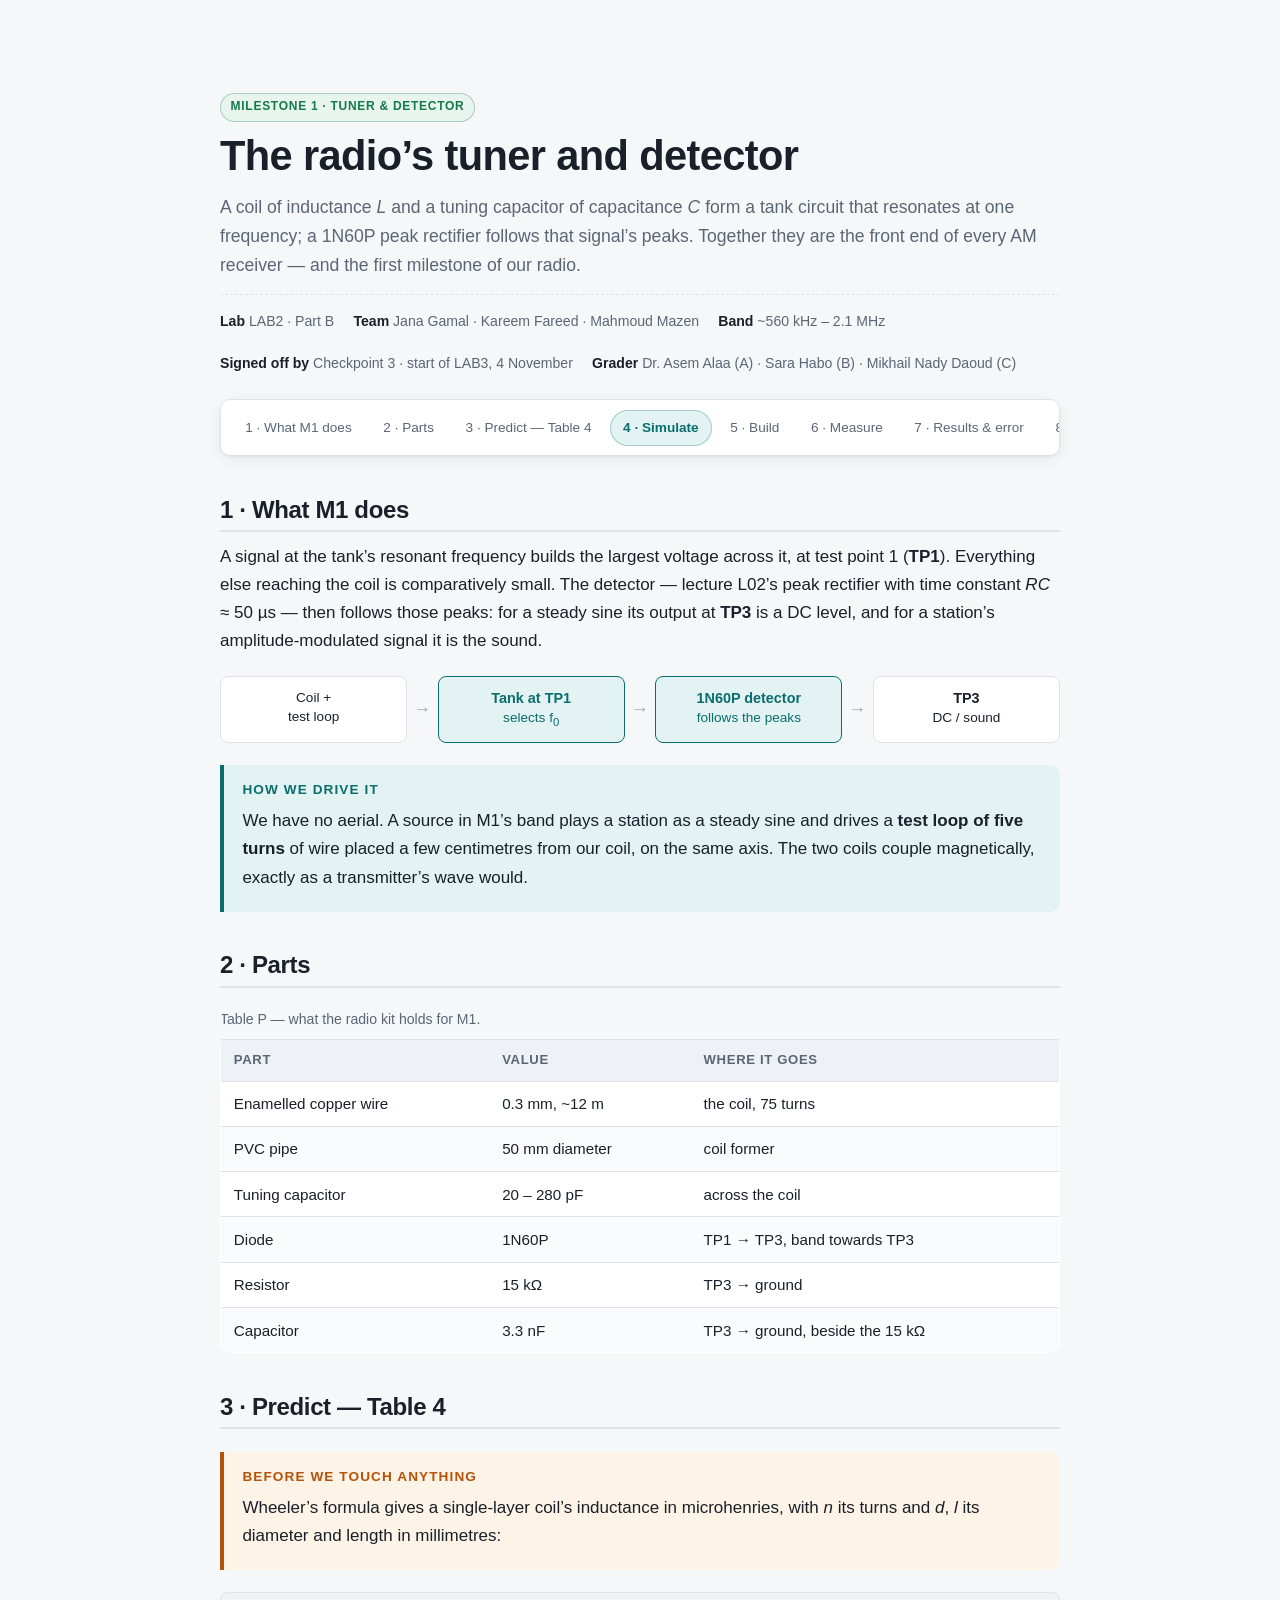
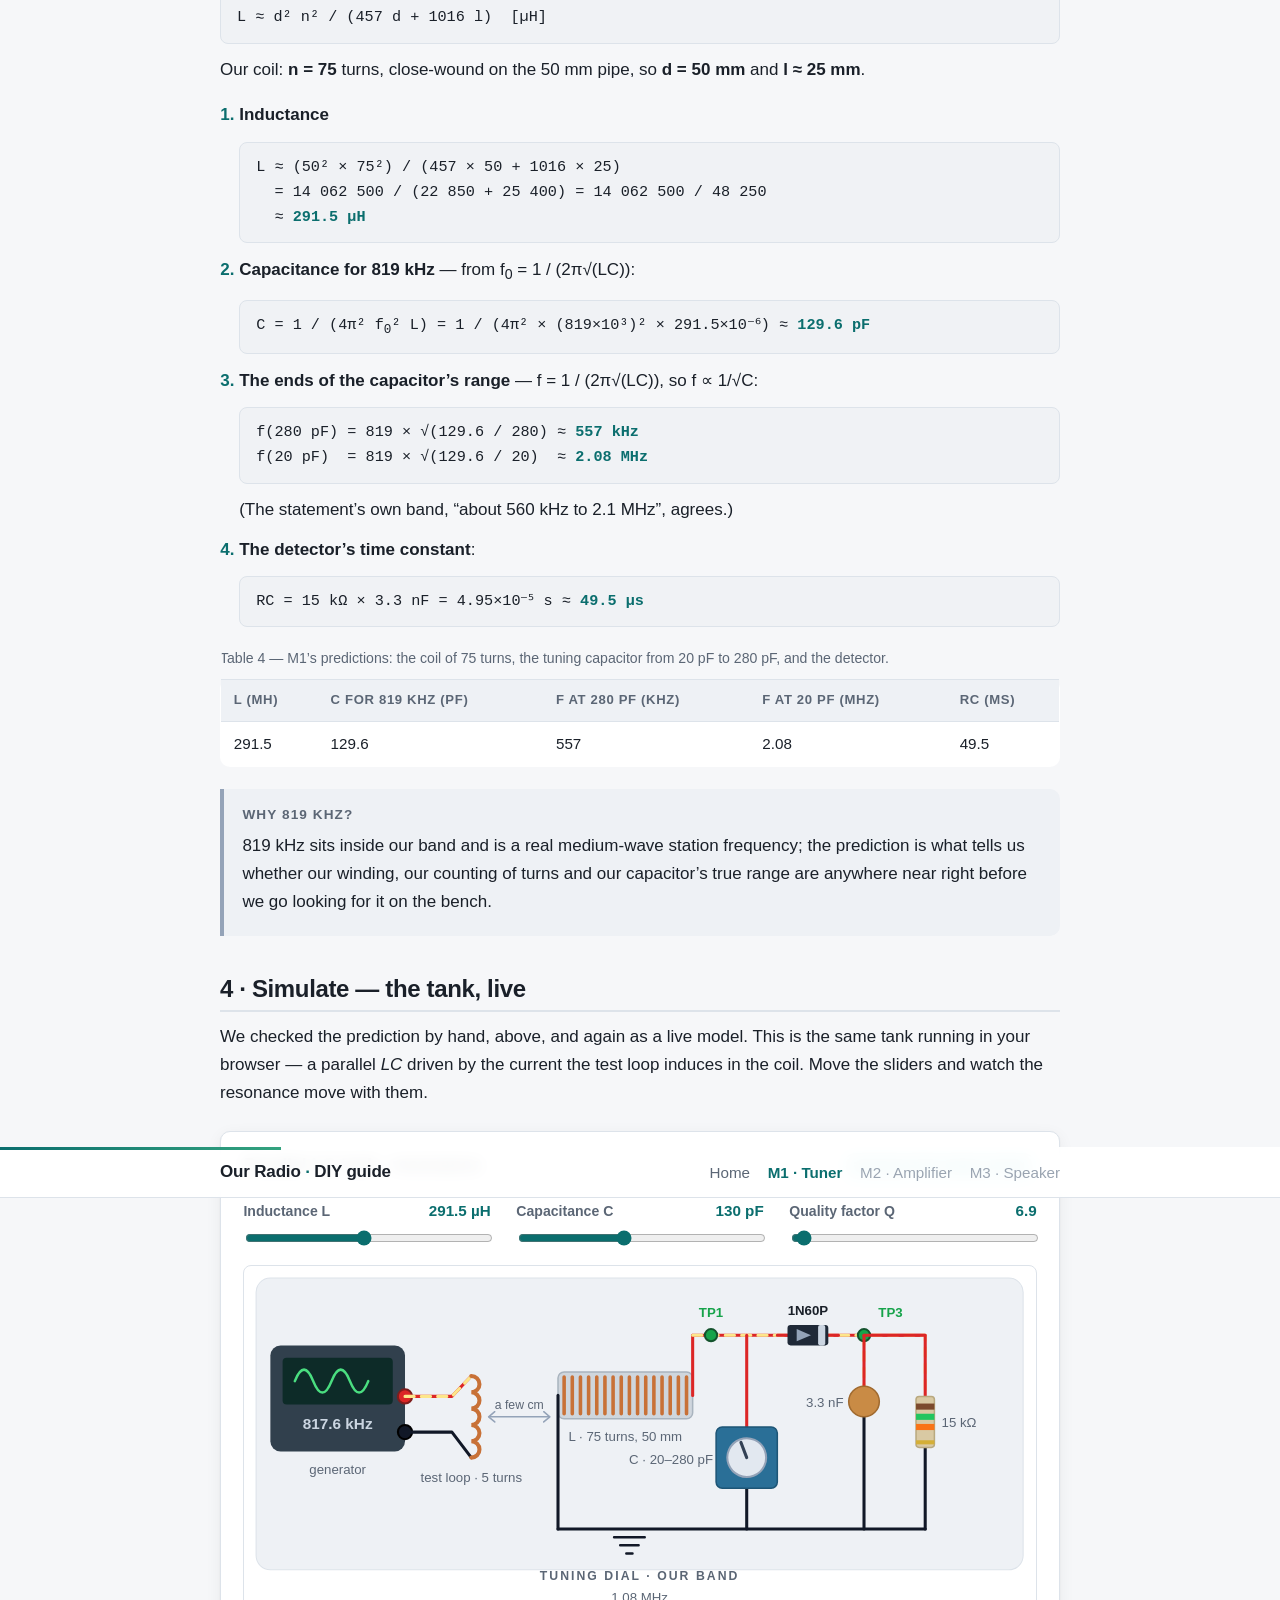
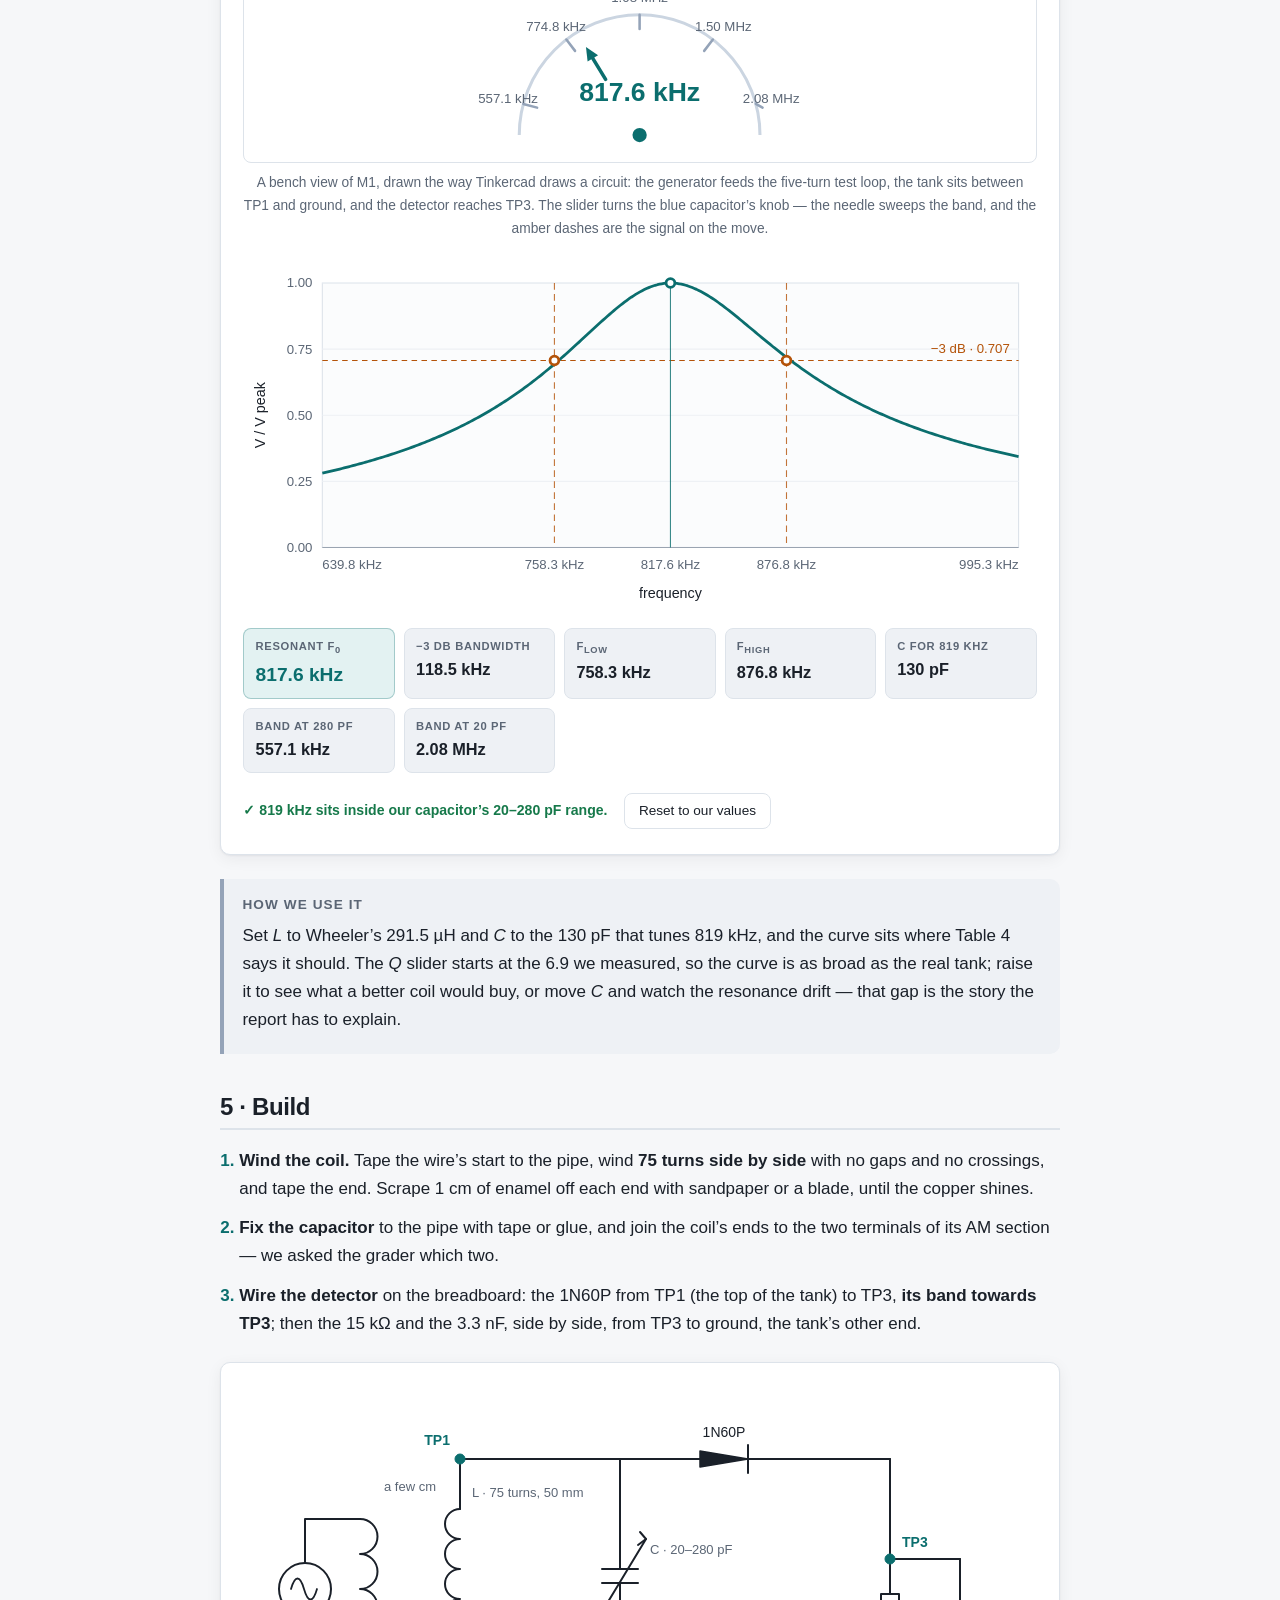
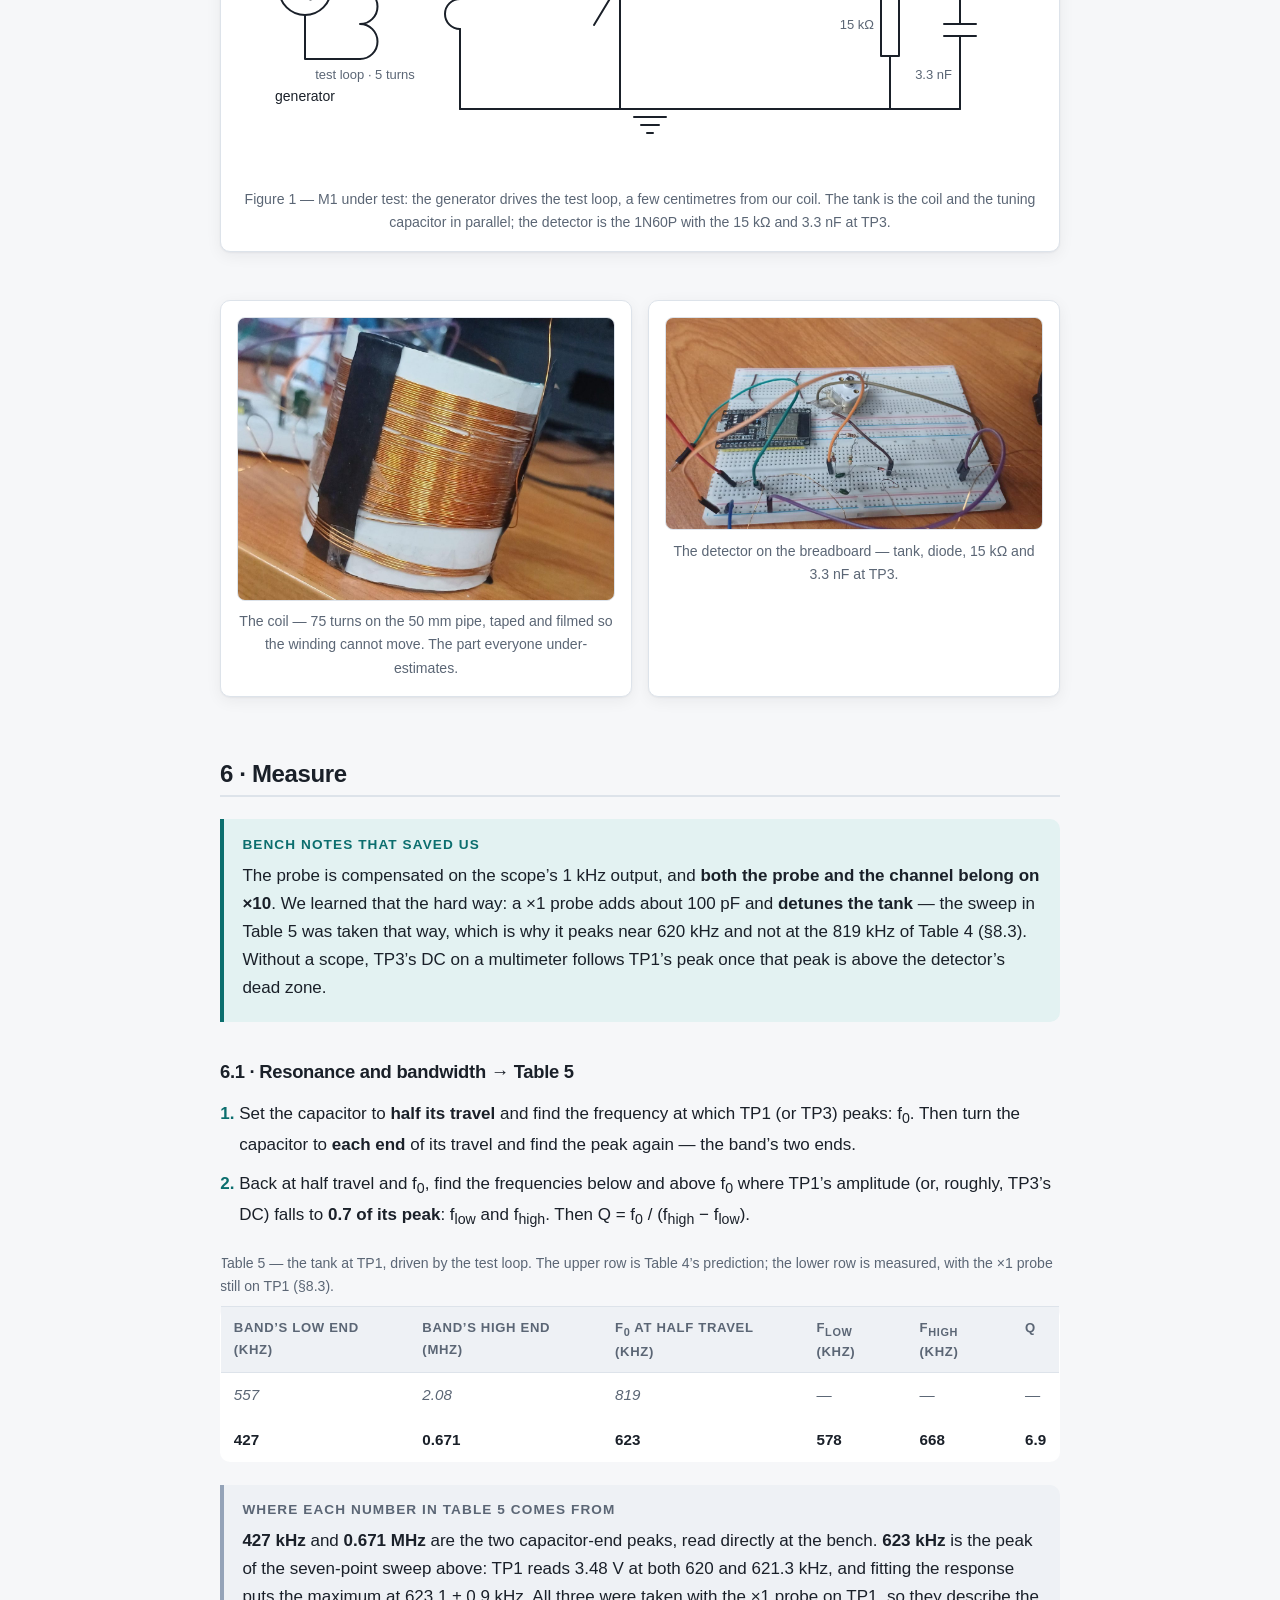
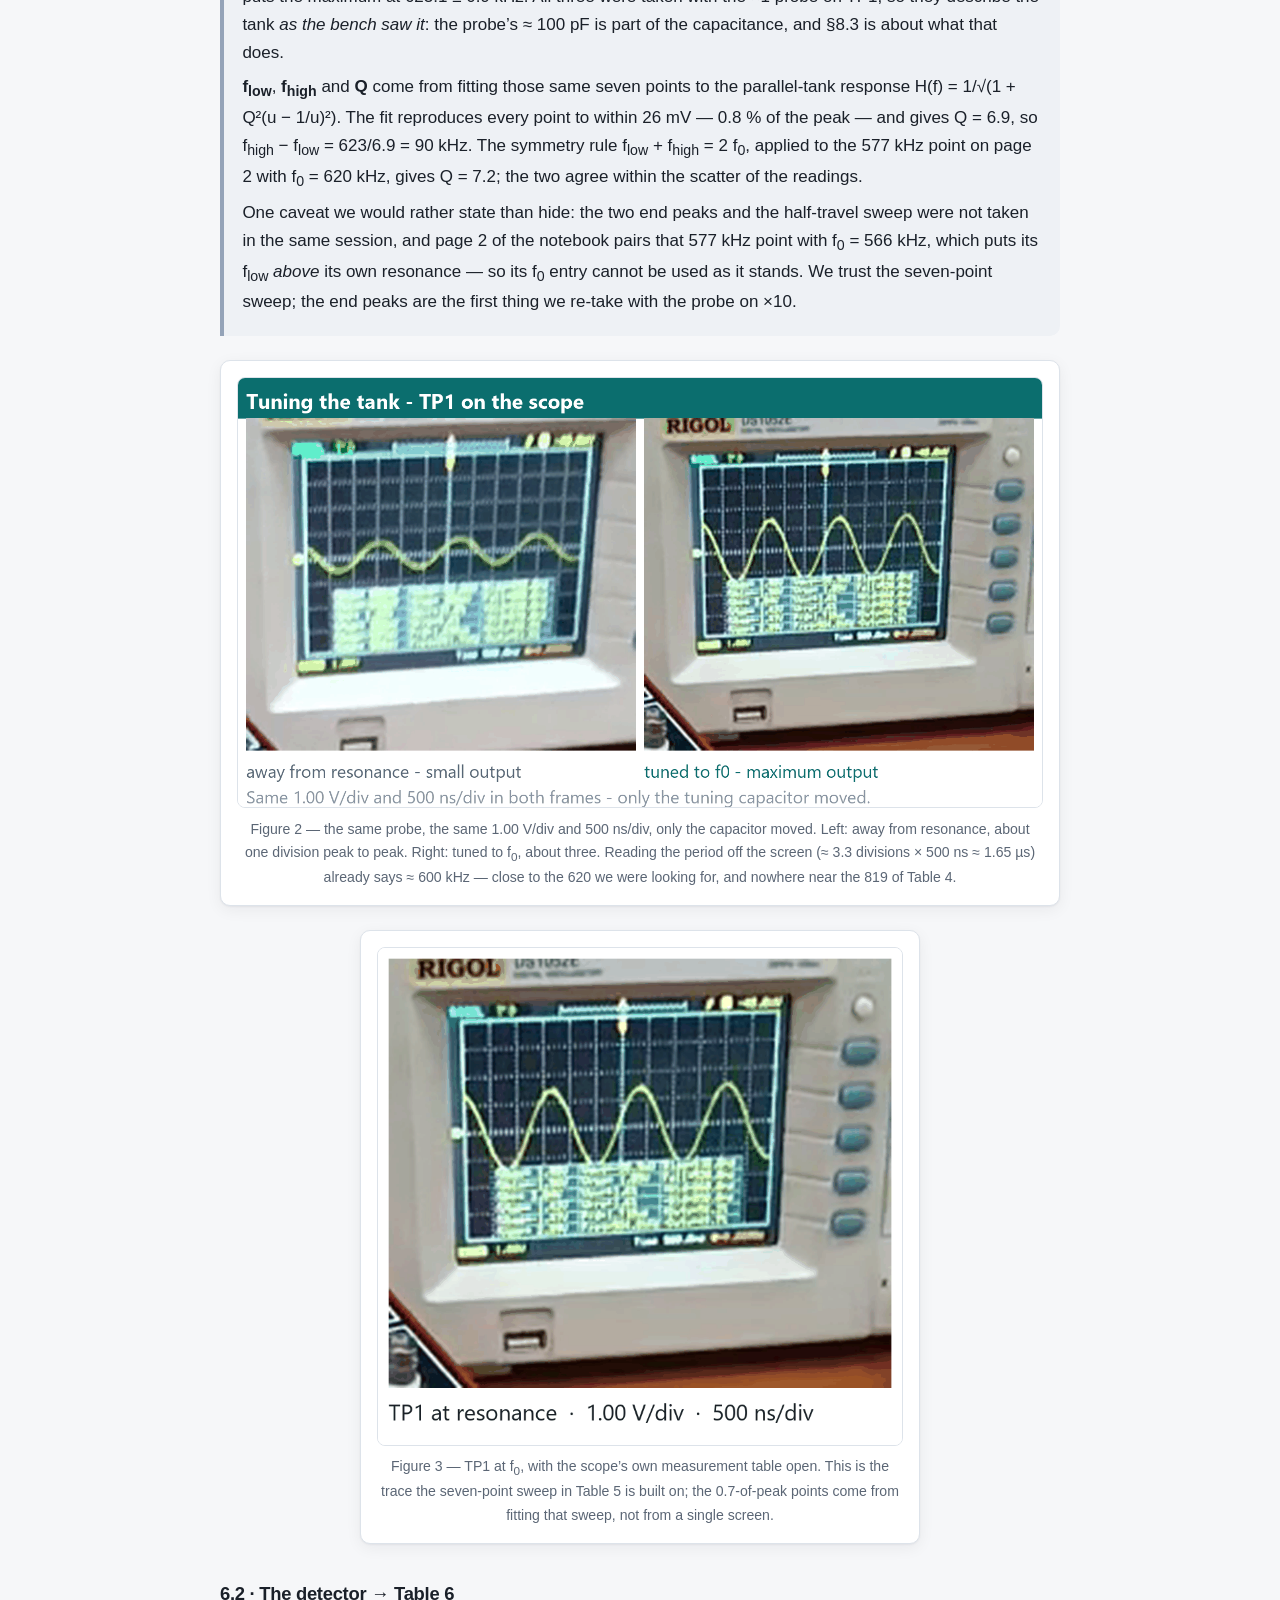
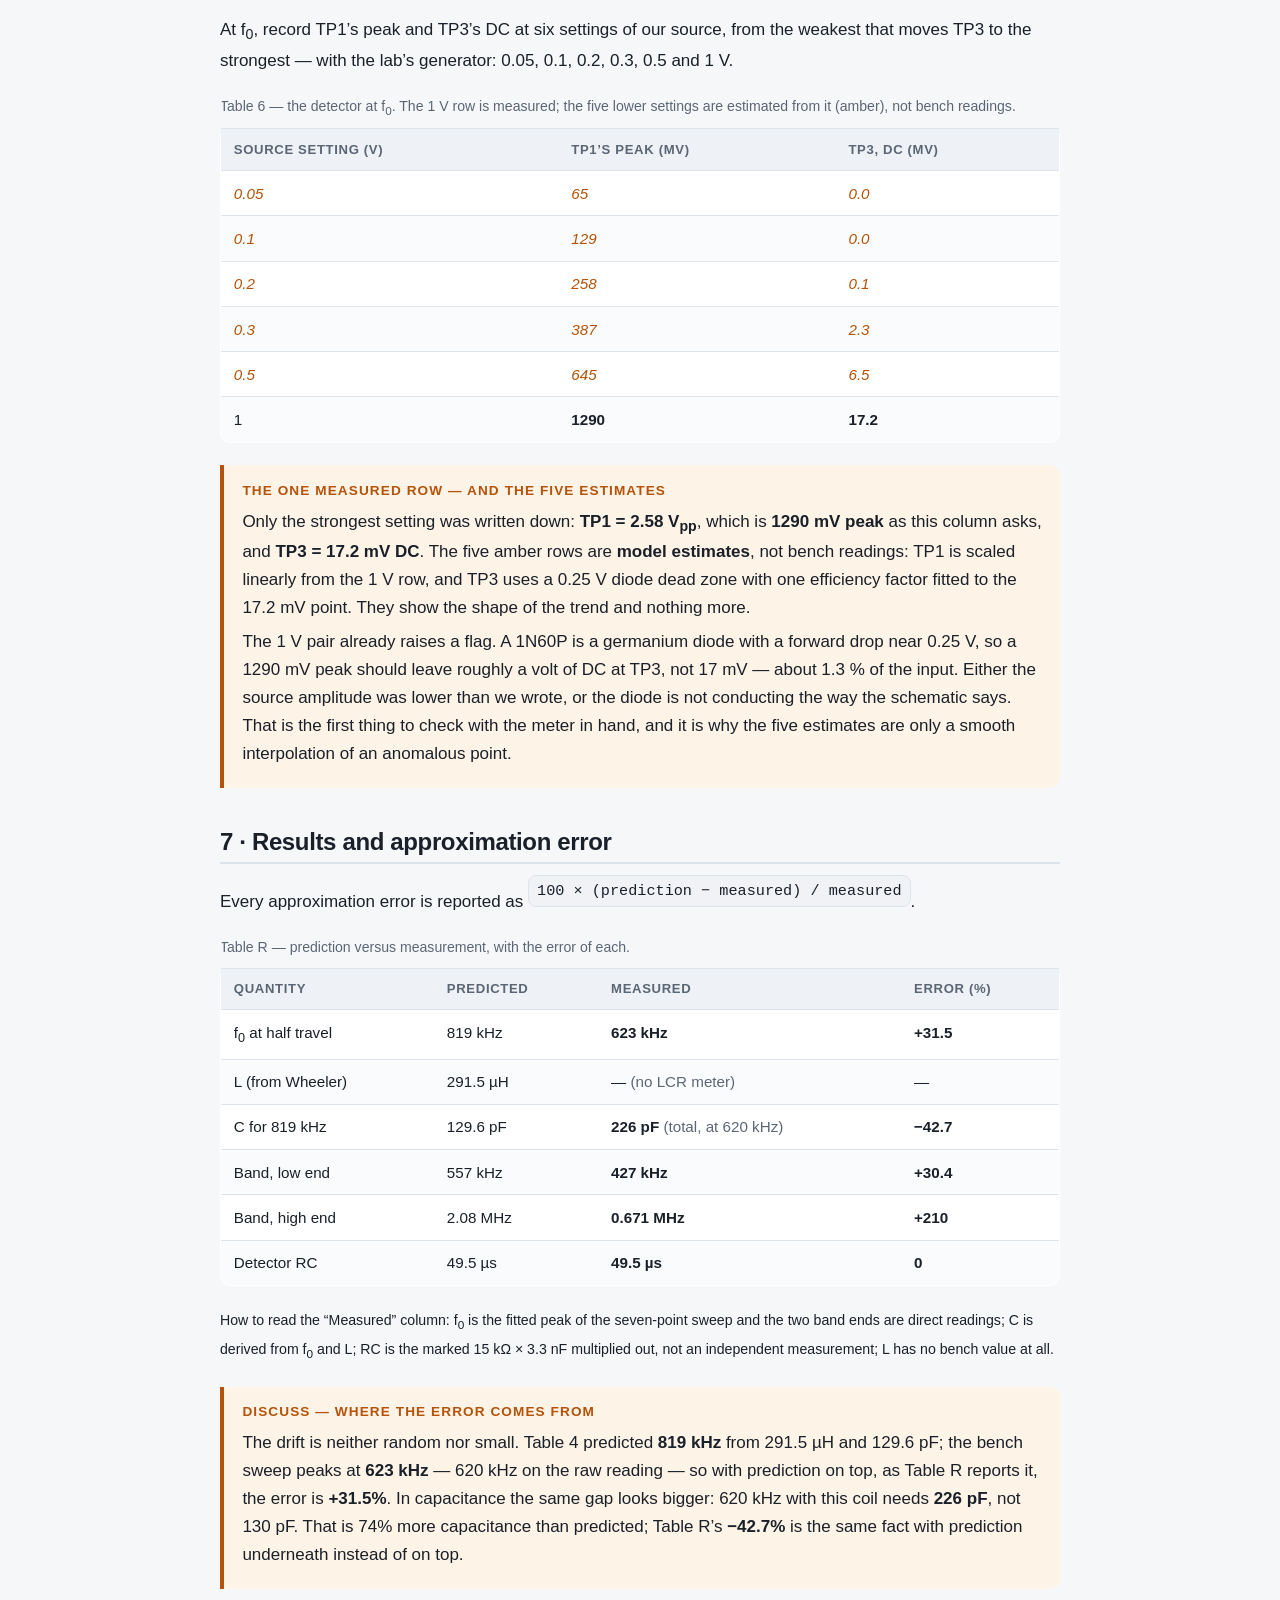
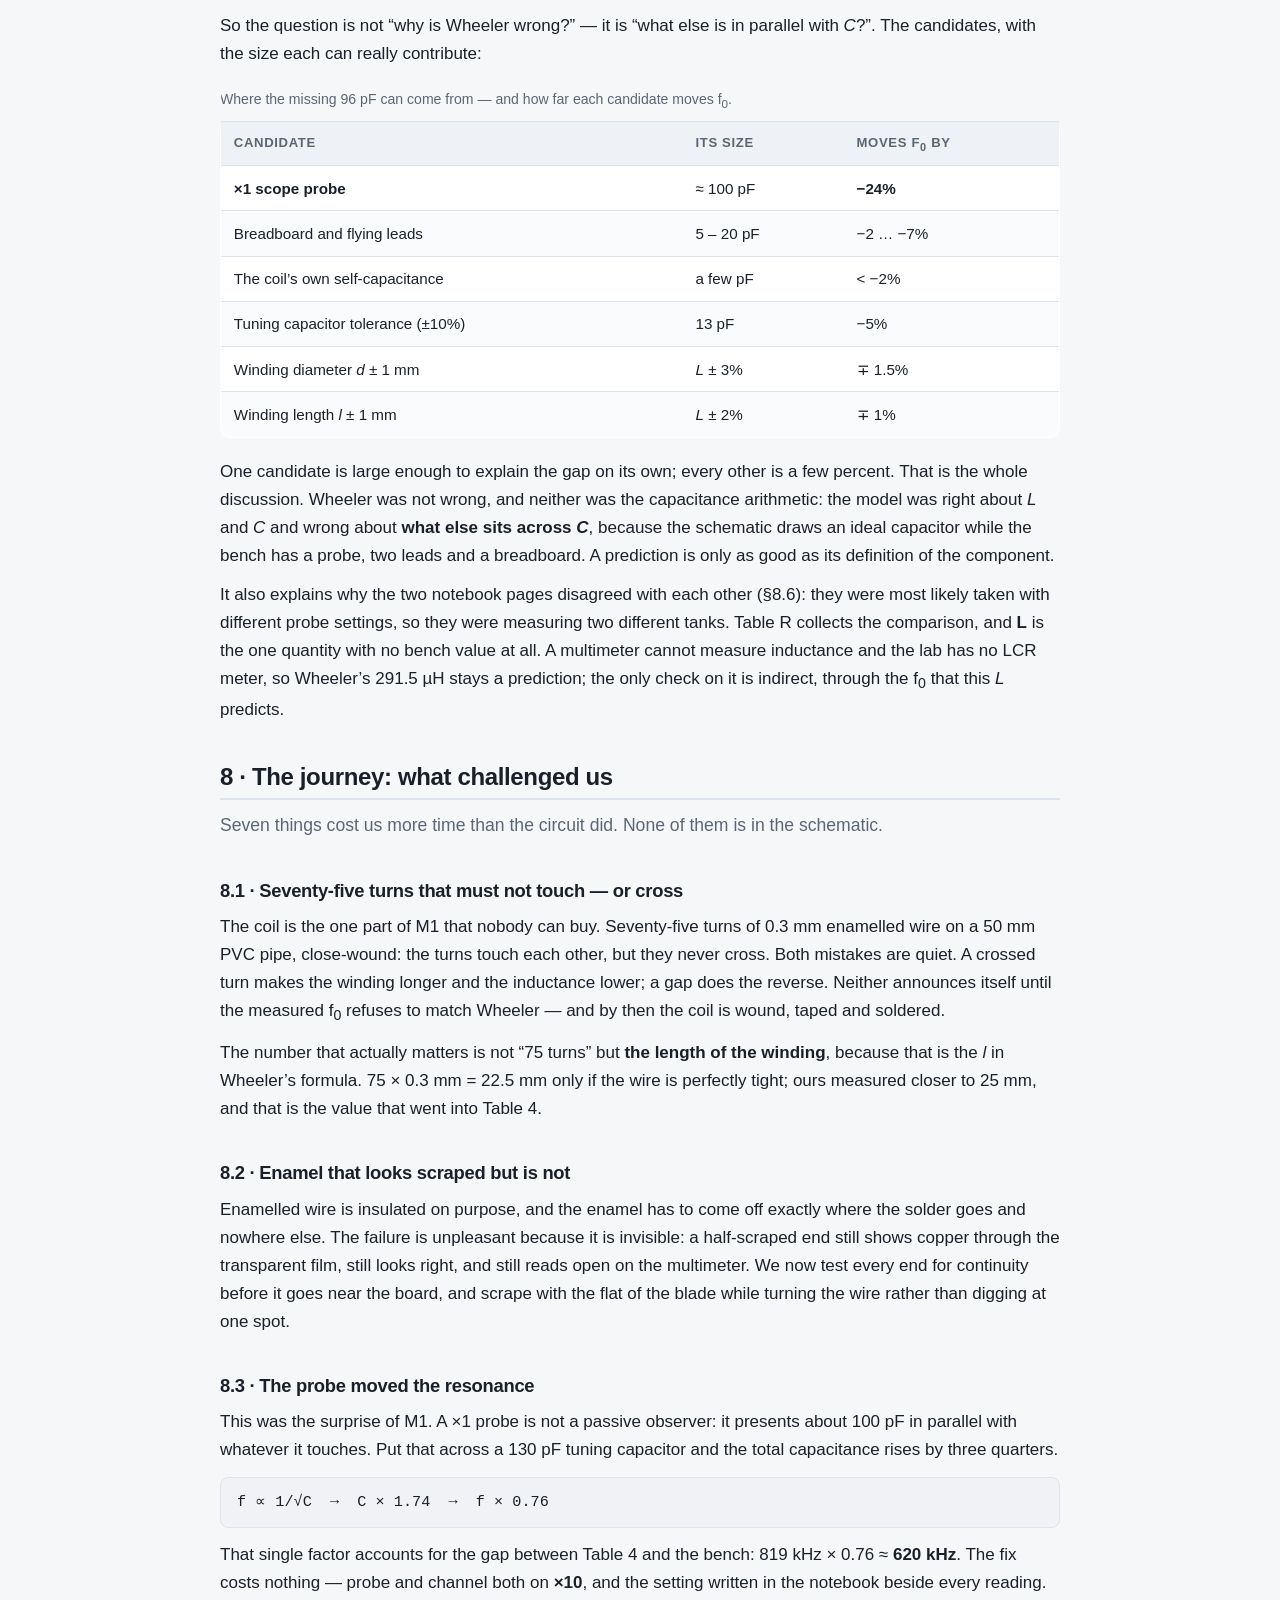
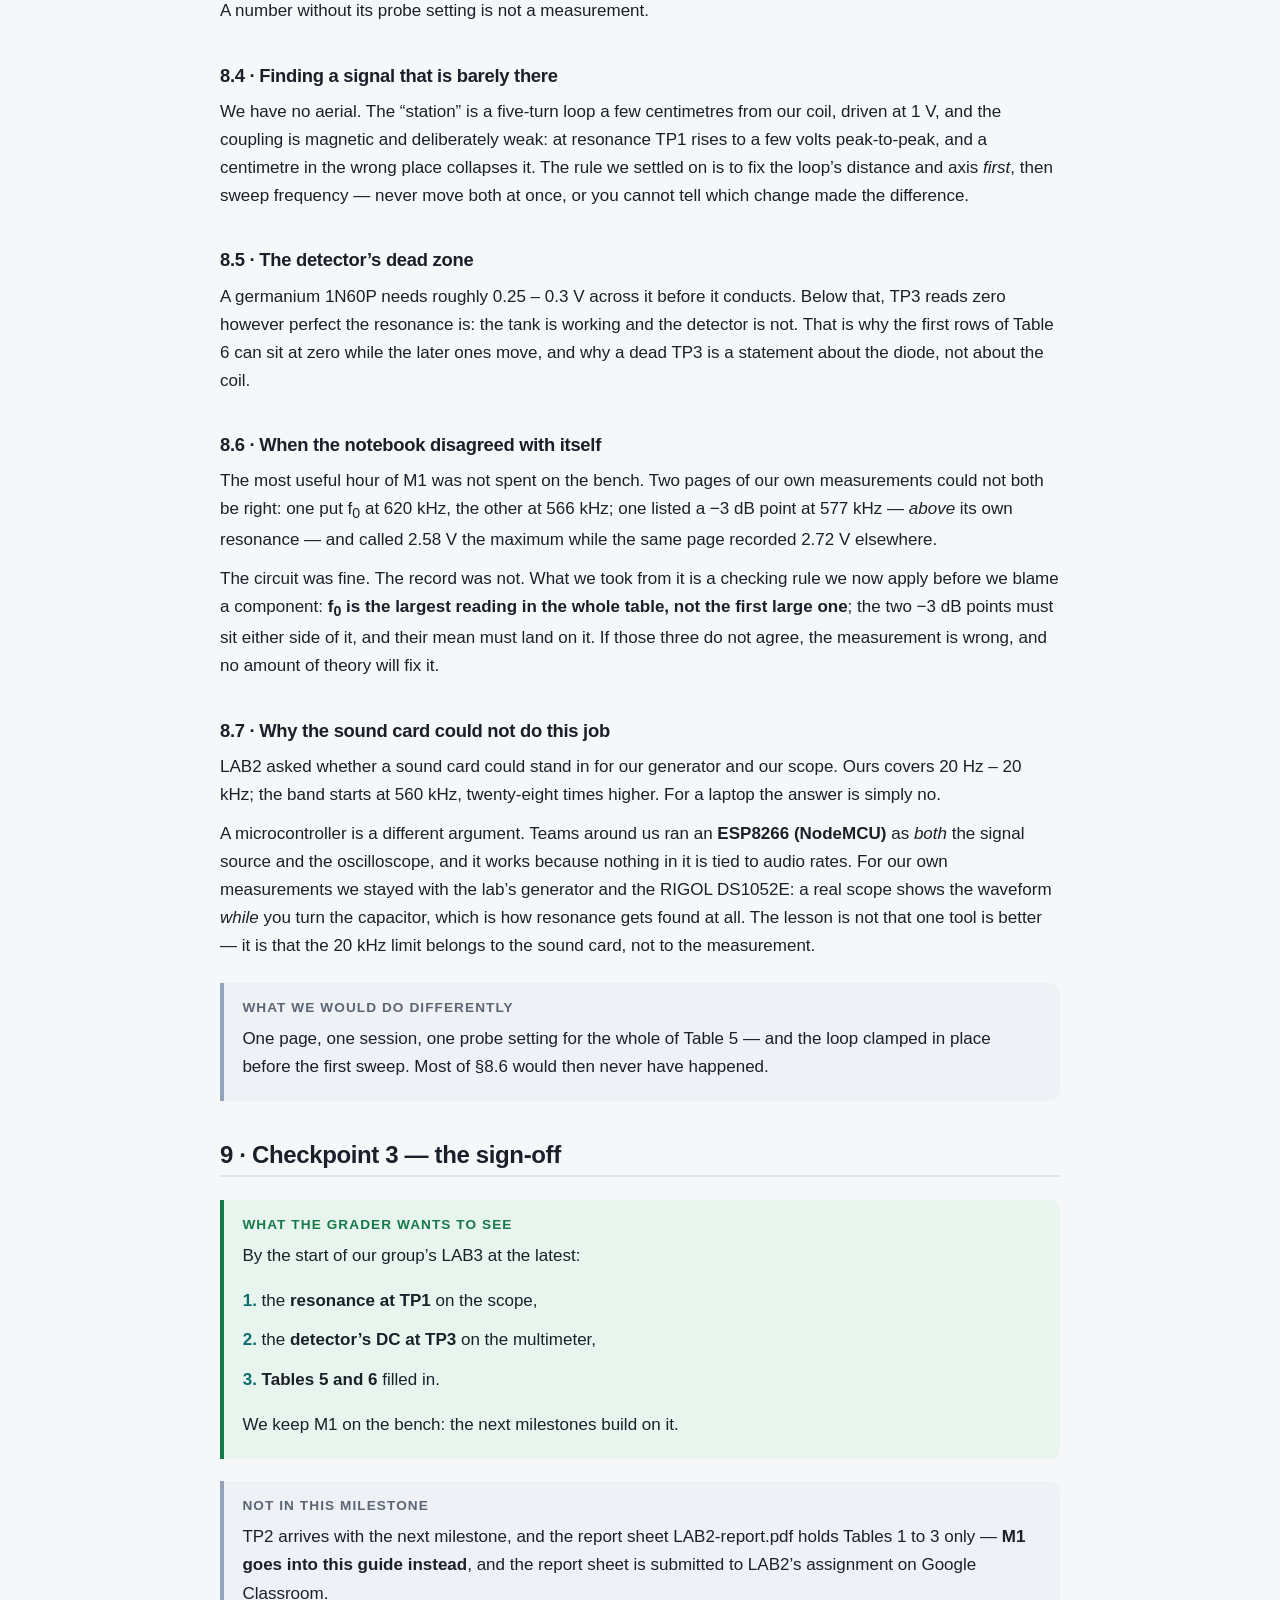
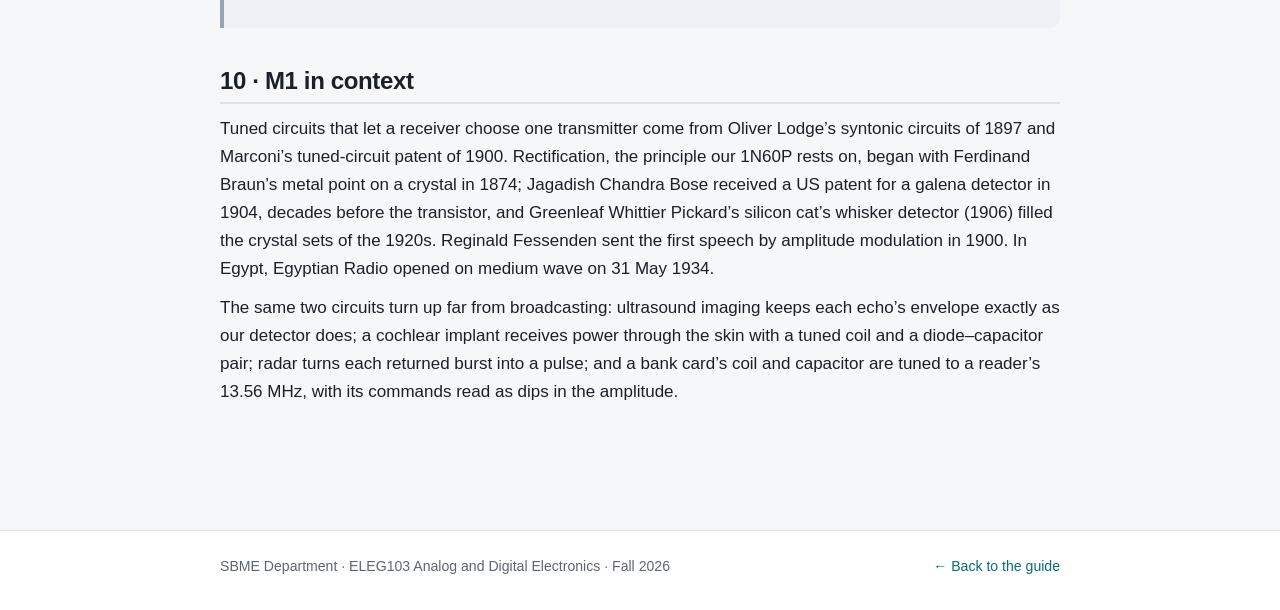
==== m1.html @ 90cfda03 "Tier1-1: sticky TOC + reading progress + scrollspy" ====
<!DOCTYPE html>
<html lang="en">
<head>
<meta charset="utf-8">
<meta name="viewport" content="width=device-width, initial-scale=1">
<title>M1 · The radio’s tuner and detector — Our Medium-Wave Radio</title>
<meta name="description" content="Milestone 1 of our medium-wave AM radio: a 75-turn coil and a tuning capacitor pick one frequency, and a 1N60P peak rectifier detects it. Predictions, build steps, measurements and challenges.">
<link rel="stylesheet" href="css/style.css">
<link rel="icon" type="image/svg+xml" href="favicon.svg">
</head>
<body>

<div class="progress" id="progress" aria-hidden="true"></div>

<nav class="nav">
  <div class="nav__inner">
    <a class="nav__brand" href="index.html">Our Radio <span>·</span> DIY guide</a>
    <div class="nav__links">
      <a href="index.html">Home</a>
      <a href="m1.html" class="is-active">M1 · Tuner</a>
      <a href="#" class="is-disabled" title="Comes in LAB3">M2 · Amplifier</a>
      <a href="#" class="is-disabled" title="Later this term">M3 · Speaker</a>
    </div>
  </div>
</nav>

<main class="wrap">

  <!-- ================= HEADER ================= -->
  <header class="page-head">
    <span class="badge badge--done">Milestone 1 · Tuner &amp; detector</span>
    <h1>The radio’s tuner and detector</h1>
    <p class="lead">
      A coil of inductance <i>L</i> and a tuning capacitor of capacitance <i>C</i> form a tank circuit
      that resonates at one frequency; a 1N60P peak rectifier follows that signal’s peaks.
      Together they are the front end of every AM receiver — and the first milestone of our radio.
    </p>
    <div class="meta-row">
      <span><b>Lab</b> LAB2 · Part B</span>
      <span><b>Team</b> Jana Gamal · Kareem Fareed · Mahmoud Mazen</span>
      <span><b>Band</b> ~560 kHz – 2.1 MHz</span>
      <span><b>Signed off by</b> Checkpoint 3 · start of LAB3, 4 November</span>
      <span><b>Grader</b> Dr. Asem Alaa (A) · Sara Habo (B) · Mikhail Nady Daoud (C)</span>
    </div>
  </header>

  <!-- ================= TOC ================= -->
  <nav class="toc" id="toc" aria-label="On this page">
    <a href="#overview" data-toc="overview">1 · What M1 does</a>
    <a href="#parts" data-toc="parts">2 · Parts</a>
    <a href="#predict" data-toc="predict">3 · Predict — Table 4</a>
    <a href="#simulate" data-toc="simulate">4 · Simulate</a>
    <a href="#build" data-toc="build">5 · Build</a>
    <a href="#measure" data-toc="measure">6 · Measure</a>
    <a href="#results" data-toc="results">7 · Results &amp; error</a>
    <a href="#challenges" data-toc="challenges">8 · Challenges</a>
    <a href="#checkpoint" data-toc="checkpoint">9 · Checkpoint 3</a>
    <a href="#reading" data-toc="reading">10 · M1 in context</a>
  </nav>

  <!-- ================= 1. OVERVIEW ================= -->
  <h2 id="overview">1 · What M1 does</h2>
  <p>
    A signal at the tank’s resonant frequency builds the largest voltage across it, at test point 1 (<b>TP1</b>).
    Everything else reaching the coil is comparatively small. The detector — lecture L02’s peak rectifier with
    time constant <i>RC</i> ≈ 50 µs — then follows those peaks: for a steady sine its output at <b>TP3</b> is a DC
    level, and for a station’s amplitude-modulated signal it is the sound.
  </p>

  <div class="pipeline">
    <div class="pipeline__item">Coil +<br>test loop</div>
    <div class="pipeline__arrow">→</div>
    <div class="pipeline__item is-now"><strong>Tank at TP1</strong>selects f<sub>0</sub></div>
    <div class="pipeline__arrow">→</div>
    <div class="pipeline__item is-now"><strong>1N60P detector</strong>follows the peaks</div>
    <div class="pipeline__arrow">→</div>
    <div class="pipeline__item"><strong>TP3</strong>DC / sound</div>
  </div>

  <div class="callout">
    <div class="callout__title">How we drive it</div>
    <p>
      We have no aerial. A source in M1’s band plays a station as a steady sine and drives a
      <b>test loop of five turns</b> of wire placed a few centimetres from our coil, on the same axis.
      The two coils couple magnetically, exactly as a transmitter’s wave would.
    </p>
  </div>

  <!-- ================= 2. PARTS ================= -->
  <h2 id="parts">2 · Parts</h2>
  <div class="table-wrap">
    <table>
      <caption>Table P — what the radio kit holds for M1.</caption>
      <thead>
        <tr><th>Part</th><th>Value</th><th>Where it goes</th></tr>
      </thead>
      <tbody>
        <tr><td>Enamelled copper wire</td><td class="num">0.3 mm, ~12 m</td><td>the coil, 75 turns</td></tr>
        <tr><td>PVC pipe</td><td class="num">50 mm diameter</td><td>coil former</td></tr>
        <tr><td>Tuning capacitor</td><td class="num">20 – 280 pF</td><td>across the coil</td></tr>
        <tr><td>Diode</td><td>1N60P</td><td>TP1 → TP3, band towards TP3</td></tr>
        <tr><td>Resistor</td><td class="num">15 kΩ</td><td>TP3 → ground</td></tr>
        <tr><td>Capacitor</td><td class="num">3.3 nF</td><td>TP3 → ground, beside the 15 kΩ</td></tr>
      </tbody>
    </table>
  </div>

  <!-- ================= 3. PREDICT ================= -->
  <h2 id="predict">3 · Predict — Table 4</h2>

  <div class="callout callout--predict">
    <div class="callout__title">Before we touch anything</div>
    <p>Wheeler’s formula gives a single-layer coil’s inductance in microhenries, with <i>n</i> its turns and
       <i>d</i>, <i>l</i> its diameter and length in millimetres:</p>
  </div>

  <div class="eq">L ≈ d² n² / (457 d + 1016 l) &nbsp;[µH]</div>

  <p>Our coil: <b>n = 75</b> turns, close-wound on the 50 mm pipe, so <b>d = 50 mm</b> and <b>l ≈ 25 mm</b>.</p>

  <ol class="steps">
    <li><b>Inductance</b>
      <div class="eq">
        L ≈ (50² × 75²) / (457 × 50 + 1016 × 25)<br>
        &nbsp;&nbsp;= 14 062 500 / (22 850 + 25 400) = 14 062 500 / 48 250<br>
        &nbsp;&nbsp;≈ <b>291.5 µH</b>
      </div>
    </li>
    <li><b>Capacitance for 819 kHz</b> — from f<sub>0</sub> = 1 / (2π√(LC)):
      <div class="eq">
        C = 1 / (4π² f<sub>0</sub>² L) = 1 / (4π² × (819×10³)² × 291.5×10⁻⁶) ≈ <b>129.6 pF</b>
      </div>
    </li>
    <li><b>The ends of the capacitor’s range</b> — f = 1 / (2π√(LC)), so f ∝ 1/√C:
      <div class="eq">
        f(280 pF) = 819 × √(129.6 / 280) ≈ <b>557 kHz</b><br>
        f(20 pF) &nbsp;= 819 × √(129.6 / 20) &nbsp;≈ <b>2.08 MHz</b>
      </div>
      (The statement’s own band, “about 560 kHz to 2.1 MHz”, agrees.)
    </li>
    <li><b>The detector’s time constant</b>:
      <div class="eq">RC = 15 kΩ × 3.3 nF = 4.95×10⁻⁵ s ≈ <b>49.5 µs</b></div>
    </li>
  </ol>

  <div class="table-wrap">
    <table>
      <caption>Table 4 — M1’s predictions: the coil of 75 turns, the tuning capacitor from 20 pF to 280 pF, and the detector.</caption>
      <thead>
        <tr>
          <th class="num">L (µH)</th>
          <th class="num">C for 819 kHz (pF)</th>
          <th class="num">f at 280 pF (kHz)</th>
          <th class="num">f at 20 pF (MHz)</th>
          <th class="num">RC (µs)</th>
        </tr>
      </thead>
      <tbody>
        <tr>
          <td class="num">291.5</td>
          <td class="num">129.6</td>
          <td class="num">557</td>
          <td class="num">2.08</td>
          <td class="num">49.5</td>
        </tr>
      </tbody>
    </table>
  </div>

  <div class="callout callout--muted">
    <div class="callout__title">Why 819 kHz?</div>
    <p>
      819 kHz sits inside our band and is a real medium-wave station frequency;
      the prediction is what tells us whether our winding, our counting of turns and our
      capacitor’s true range are anywhere near right before we go looking for it on the bench.
    </p>
  </div>

  <!-- ================= 4. SIMULATE ================= -->
  <h2 id="simulate">4 · Simulate — the tank, live</h2>
  <p>
    We checked the prediction by hand, above, and again as a live model. This is the same tank
    running in your browser — a parallel <i>LC</i> driven by the current the test loop induces in
    the coil. Move the sliders and watch the resonance move with them.
  </p>

  <div class="sim">
    <div class="sim__head">
      <h3>Parallel LC tank · resonance</h3>
      <span class="badge">interactive simulation</span>
    </div>

    <div class="sim__controls">
      <label class="ctrl">
        <span class="ctrl__label">Inductance L <output id="valL">291.5 µH</output></span>
        <input type="range" id="inL" min="100" max="500" step="0.5" value="291.5">
      </label>
      <label class="ctrl">
        <span class="ctrl__label">Capacitance C <output id="valC">130 pF</output></span>
        <input type="range" id="inC" min="20" max="280" step="1" value="130">
      </label>
      <label class="ctrl">
        <span class="ctrl__label">Quality factor Q <output id="valQ">6.9</output></span>
        <input type="range" id="inQ" min="1" max="300" step="0.1" value="6.9">
      </label>
    </div>

    <div class="sim__bench">
      <svg id="simBench" viewBox="0 0 760 470" role="img" aria-label="A bench view of M1 drawn like Tinkercad: a function generator drives a five-turn test loop a few centimetres from the 75-turn coil on its PVC pipe; the coil and the blue tuning capacitor form the tank, and a 1N60P diode reaches TP3, where a 15 kilo-ohm resistor and a 3.3 nano-farad capacitor go to ground. A dial below shows the frequency being tuned.">

        <!-- bench surface -->
        <rect x="4" y="4" width="752" height="286" rx="14" fill="#eef1f5" stroke="#dde3ea"/>

        <!-- ===== function generator ===== -->
        <rect x="18" y="70" width="132" height="104" rx="10" fill="#31404d"/>
        <rect x="30" y="82" width="108" height="46" rx="4" fill="#0d2b28"/>
        <path d="M42,105 c6,-15 12,-15 18,0 s12,15 18,0 s12,-15 18,0 s12,15 18,0"
              fill="none" stroke="#4ade80" stroke-width="2.5" stroke-linecap="round"/>
        <text x="84" y="152" text-anchor="middle" fill="#cbd5e1" font-size="15" font-weight="700" id="genFreq">819 kHz</text>
        <circle cx="150" cy="120" r="7" fill="#dc2626" stroke="#7f1d1d" stroke-width="2"/>
        <circle cx="150" cy="155" r="7" fill="#111827" stroke="#000000" stroke-width="2"/>
        <text x="84" y="196" text-anchor="middle" fill="#5b6675" font-size="13">generator</text>

        <!-- wires to the test loop -->
        <path d="M150,120 L196,120 L215,100" fill="none" stroke="#dc2626" stroke-width="3" stroke-linecap="round" stroke-linejoin="round"/>
        <path d="M150,155 L196,155 L215,180" fill="none" stroke="#111827" stroke-width="3" stroke-linecap="round" stroke-linejoin="round"/>
        <path class="sig" d="M150,120 L196,120 L215,100" fill="none" stroke="#fde68a" stroke-width="3" stroke-linecap="round" stroke-linejoin="round"/>

        <!-- test loop · 5 turns -->
        <path d="M215,100 a8,8 0 0 1 0,16 a8,8 0 0 1 0,16 a8,8 0 0 1 0,16 a8,8 0 0 1 0,16 a8,8 0 0 1 0,16"
              fill="none" stroke="#c87137" stroke-width="4" stroke-linecap="round"/>
        <text x="215" y="204" text-anchor="middle" fill="#5b6675" font-size="13">test loop · 5 turns</text>

        <!-- the coupling gap -->
        <path d="M232,140 L292,140" stroke="#94a3b8" stroke-width="1.5"/>
        <path d="M238,135 L232,140 L238,145 M286,135 L292,140 L286,145"
              fill="none" stroke="#94a3b8" stroke-width="1.5" stroke-linecap="round" stroke-linejoin="round"/>
        <text x="262" y="132" text-anchor="middle" fill="#5b6675" font-size="12">a few cm</text>

        <!-- ===== the coil on its PVC pipe ===== -->
        <rect x="300" y="96" width="132" height="46" rx="6" fill="#cfd6dd" stroke="#a9b4bf" stroke-width="1.5"/>
        <g stroke="#c87137" stroke-width="3.5" stroke-linecap="round">
          <path d="M306,101 V137 M314,101 V137 M322,101 V137 M330,101 V137 M338,101 V137 M346,101 V137 M354,101 V137 M362,101 V137 M370,101 V137 M378,101 V137 M386,101 V137 M394,101 V137 M402,101 V137 M410,101 V137 M418,101 V137 M426,101 V137"/>
        </g>
        <text x="366" y="164" text-anchor="middle" fill="#5b6675" font-size="13">L · 75 turns, 50 mm</text>

        <!-- coil leads -->
        <path d="M300,119 L300,250" fill="none" stroke="#111827" stroke-width="3" stroke-linecap="round"/>
        <path d="M432,119 L432,60" fill="none" stroke="#dc2626" stroke-width="3" stroke-linecap="round"/>

        <!-- ===== tank top rail (TP1) ===== -->
        <path d="M432,60 L660,60" fill="none" stroke="#dc2626" stroke-width="3" stroke-linecap="round"/>
        <path class="sig" d="M432,60 L660,60 L660,120" fill="none" stroke="#fde68a" stroke-width="3" stroke-linecap="round" stroke-linejoin="round"/>
        <path class="sig" d="M600,60 L600,110" fill="none" stroke="#fde68a" stroke-width="3" stroke-linecap="round"/>

        <circle cx="450" cy="60" r="6" fill="#16a34a" stroke="#14532d" stroke-width="2"/>
        <text x="450" y="42" text-anchor="middle" fill="#16a34a" font-size="13" font-weight="700">TP1</text>

        <!-- ===== tuning capacitor ===== -->
        <path d="M485,60 L485,150" fill="none" stroke="#dc2626" stroke-width="3" stroke-linecap="round"/>
        <path d="M485,200 L485,250" fill="none" stroke="#111827" stroke-width="3" stroke-linecap="round"/>
        <rect x="455" y="150" width="60" height="60" rx="6" fill="#2a6f97" stroke="#1d5576" stroke-width="1.5"/>
        <g id="knob" transform="rotate(0 485 180)">
          <circle cx="485" cy="180" r="19" fill="#e2e8f0" stroke="#94a3b8" stroke-width="2"/>
          <line x1="485" y1="180" x2="485" y2="164" stroke="#334155" stroke-width="3" stroke-linecap="round"/>
        </g>
        <text x="452" y="186" text-anchor="end" fill="#5b6675" font-size="13">C · 20–280 pF</text>

        <!-- ===== 1N60P ===== -->
        <path d="M515,60 L525,60 M565,60 L575,60" fill="none" stroke="#dc2626" stroke-width="3" stroke-linecap="round"/>
        <rect x="525" y="50" width="40" height="20" rx="3" fill="#1f2937"/>
        <path d="M534,54 L548,60 L534,66 Z" fill="#94a3b8"/>
        <rect x="555" y="50" width="7" height="20" rx="2" fill="#cbd5e1"/>
        <text x="545" y="40" text-anchor="middle" fill="#1a2029" font-size="13" font-weight="600">1N60P</text>

        <!-- ===== TP3 ===== -->
        <circle cx="600" cy="60" r="6" fill="#16a34a" stroke="#14532d" stroke-width="2"/>
        <text x="614" y="42" fill="#16a34a" font-size="13" font-weight="700">TP3</text>
        <path d="M600,60 L660,60 L660,120" fill="none" stroke="#dc2626" stroke-width="3" stroke-linecap="round" stroke-linejoin="round"/>

        <!-- ===== 15 kΩ ===== -->
        <path d="M660,170 L660,250" fill="none" stroke="#111827" stroke-width="3" stroke-linecap="round"/>
        <rect x="651" y="120" width="18" height="50" rx="3" fill="#d9c9a3" stroke="#b9a97f" stroke-width="1.5"/>
        <rect x="651" y="127" width="18" height="6" fill="#7c4a2d"/>
        <rect x="651" y="137" width="18" height="6" fill="#22c55e"/>
        <rect x="651" y="147" width="18" height="6" fill="#f97316"/>
        <rect x="651" y="163" width="18" height="4" fill="#d4af37"/>
        <text x="676" y="150" fill="#5b6675" font-size="13">15 kΩ</text>

        <!-- ===== 3.3 nF ===== -->
        <path d="M600,60 L600,110" fill="none" stroke="#dc2626" stroke-width="3" stroke-linecap="round"/>
        <path d="M600,140 L600,250" fill="none" stroke="#111827" stroke-width="3" stroke-linecap="round"/>
        <circle cx="600" cy="125" r="15" fill="#c98b45" stroke="#a06a2f" stroke-width="1.5"/>
        <text x="580" y="130" text-anchor="end" fill="#5b6675" font-size="13">3.3 nF</text>

        <!-- ===== ground ===== -->
        <path d="M300,250 L660,250" fill="none" stroke="#111827" stroke-width="3" stroke-linecap="round"/>
        <path d="M355,258 H385 M361,266 H379 M367,274 H373"
              fill="none" stroke="#111827" stroke-width="2.5" stroke-linecap="round"/>

        <!-- ===== tuning dial ===== -->
        <text x="380" y="300" text-anchor="middle" fill="#5b6675" font-size="12" font-weight="700" letter-spacing="2">TUNING DIAL · OUR BAND</text>
        <path d="M262,452 A118,118 0 0 1 498,452" fill="none" stroke="#cbd5e1" stroke-width="3"/>
        <g stroke="#94a3b8" stroke-width="2.5" stroke-linecap="round">
          <path d="M266,421.5 L279.5,425.1"/>
          <path d="M308.2,358.4 L316.7,369.5"/>
          <path d="M380,334 L380,348"/>
          <path d="M451.8,358.4 L443.3,369.5"/>
          <path d="M494,421.5 L500.5,425.1"/>
        </g>
        <g fill="#5b6675" font-size="13" text-anchor="middle">
          <text id="tick0" x="251" y="421">—</text>
          <text id="tick1" x="298" y="350">—</text>
          <text id="tick2" x="380" y="322">—</text>
          <text id="tick3" x="462" y="350">—</text>
          <text id="tick4" x="509" y="421">—</text>
        </g>
        <g id="needle" transform="rotate(0 380 452)">
          <line x1="380" y1="388" x2="380" y2="359" stroke="#0b6e6e" stroke-width="3.5" stroke-linecap="round"/>
          <path d="M374,364 L380,351 L386,364 Z" fill="#0b6e6e"/>
        </g>
        <circle cx="380" cy="452" r="7" fill="#0b6e6e"/>
        <text x="380" y="419" text-anchor="middle" fill="#0b6e6e" font-size="26" font-weight="700" id="dialF0">—</text>
      </svg>
    </div>
    <p class="sim__caption">
      A bench view of M1, drawn the way Tinkercad draws a circuit: the generator feeds the five-turn
      test loop, the tank sits between TP1 and ground, and the detector reaches TP3. The slider turns
      the blue capacitor’s knob — the needle sweeps the band, and the amber dashes are the signal
      on the move.
    </p>

    <div class="sim__plot">
      <svg id="simPlot" viewBox="0 0 720 320" role="img"
           aria-label="Plot of the tank’s normalised response against frequency, with markers at the resonant frequency and at the two −3 dB points."></svg>
    </div>

    <div class="sim__readout">
      <div class="stat stat--hero"><b>Resonant f<sub>0</sub></b><span id="out_f0">—</span></div>
      <div class="stat"><b>−3 dB bandwidth</b><span id="out_bw">—</span></div>
      <div class="stat"><b>f<sub>low</sub></b><span id="out_flow">—</span></div>
      <div class="stat"><b>f<sub>high</sub></b><span id="out_fhigh">—</span></div>
      <div class="stat"><b>C for 819 kHz</b><span id="out_c819">—</span></div>
      <div class="stat"><b>Band at 280 pF</b><span id="out_f280">—</span></div>
      <div class="stat"><b>Band at 20 pF</b><span id="out_f20">—</span></div>
    </div>

    <div class="sim__foot">
      <p class="verdict" id="out_verdict">—</p>
      <button class="ghost" id="simReset" type="button">Reset to our values</button>
    </div>
  </div>

  <div class="callout callout--muted">
    <div class="callout__title">How we use it</div>
    <p>
      Set <i>L</i> to Wheeler’s 291.5 µH and <i>C</i> to the 130 pF that tunes 819 kHz, and the curve
      sits where Table 4 says it should. The <i>Q</i> slider starts at the 6.9 we measured, so the
      curve is as broad as the real tank; raise it to see what a better coil would buy, or move
      <i>C</i> and watch the resonance drift — that gap is the story the report has to explain.
    </p>
  </div>

  <h2 id="build">5 · Build</h2>

  <ol class="steps">
    <li><b>Wind the coil.</b> Tape the wire’s start to the pipe, wind <b>75 turns side by side</b> with no gaps
        and no crossings, and tape the end. Scrape 1 cm of enamel off each end with sandpaper or a blade,
        until the copper shines.</li>
    <li><b>Fix the capacitor</b> to the pipe with tape or glue, and join the coil’s ends to the two terminals
        of its AM section — we asked the grader which two.</li>
    <li><b>Wire the detector</b> on the breadboard: the 1N60P from TP1 (the top of the tank) to TP3,
        <b>its band towards TP3</b>; then the 15 kΩ and the 3.3 nF, side by side, from TP3 to ground,
        the tank’s other end.</li>
  </ol>

  <figure>
    <svg width="780" height="400" viewBox="0 0 780 400" role="img" aria-label="M1 schematic: a test loop driven by a generator couples into a tank of a 75-turn coil and a 20 to 280 pF tuning capacitor; a 1N60P diode from TP1 feeds TP3, where a 15 kilo-ohm resistor and a 3.3 nano-farad capacitor go to ground.">
      <g fill="none" stroke="#1a2029" stroke-width="2" stroke-linecap="round" stroke-linejoin="round">

        <!-- generator -->
        <circle cx="55" cy="210" r="26" fill="#ffffff"/>
        <path d="M41,210 c4,-14 9,-14 13,0 s9,14 13,0" stroke-width="1.8"/>
        <path d="M55,184 L55,140 L110,140"/>
        <path d="M55,236 L55,280 L110,280"/>

        <!-- test loop: 5 turns -->
        <path d="M110,140 a17.5,17.5 0 0 1 0,35 a17.5,17.5 0 0 1 0,35 a17.5,17.5 0 0 1 0,35 a17.5,17.5 0 0 1 0,35"/>

        <!-- tank top rail -->
        <path d="M210,80 L640,80"/>

        <!-- coil: 75 turns -->
        <path d="M210,80 L210,130"/>
        <path d="M210,130 a15,15 0 0 0 0,30 a15,15 0 0 0 0,30 a15,15 0 0 0 0,30 a15,15 0 0 0 0,30"/>
        <path d="M210,250 L210,330"/>

        <!-- tuning capacitor -->
        <path d="M370,80 L370,190"/>
        <path d="M352,190 L388,190"/>
        <path d="M352,204 L388,204"/>
        <path d="M370,204 L370,330"/>
        <path d="M344,246 L396,160"/>
        <path d="M388,166 L396,160 L390,153" stroke-width="2"/>

        <!-- detector branch -->
        <path d="M450,72 L450,88 L498,80 Z" fill="#1a2029" stroke-width="1.5"/>
        <path d="M498,66 L498,94"/>
        <path d="M640,80 L640,180"/>

        <!-- resistor -->
        <rect x="631" y="215" width="18" height="62" fill="#ffffff"/>
        <path d="M640,180 L640,215 M640,277 L640,330"/>

        <!-- TP3 rail to the capacitor -->
        <path d="M640,180 L710,180"/>
        <path d="M710,180 L710,245"/>
        <path d="M694,245 L726,245"/>
        <path d="M694,257 L726,257"/>
        <path d="M710,257 L710,330"/>

        <!-- ground rail -->
        <path d="M210,330 L710,330"/>
        <path d="M384,338 L416,338 M391,346 L409,346 M397,354 L403,354"/>
      </g>

      <!-- test points -->
      <g fill="#0b6e6e" stroke="#0b6e6e">
        <circle cx="210" cy="80" r="5"/>
        <circle cx="640" cy="180" r="5"/>
      </g>

      <!-- labels -->
      <g font-family="-apple-system, BlinkMacSystemFont, Segoe UI, Roboto, sans-serif" font-size="14" fill="#1a2029">
        <text x="55" y="322" text-anchor="middle">generator</text>
        <text x="115" y="300" text-anchor="middle" fill="#5b6675" font-size="13">test loop · 5 turns</text>

        <text x="160" y="112" text-anchor="middle" fill="#5b6675" font-size="13">a few cm</text>
        <text x="222" y="118" fill="#5b6675" font-size="13">L · 75 turns, 50 mm</text>

        <text x="200" y="66" text-anchor="end" fill="#0b6e6e" font-weight="700">TP1</text>
        <text x="474" y="58" text-anchor="middle">1N60P</text>
        <text x="400" y="175" text-anchor="start" fill="#5b6675" font-size="13">C · 20–280 pF</text>

        <text x="652" y="168" fill="#0b6e6e" font-weight="700">TP3</text>
        <text x="624" y="250" text-anchor="end" fill="#5b6675" font-size="13">15 kΩ</text>
        <text x="702" y="300" text-anchor="end" fill="#5b6675" font-size="13">3.3 nF</text>
      </g>
    </svg>
    <figcaption>
      Figure 1 — M1 under test: the generator drives the test loop, a few centimetres from our coil.
      The tank is the coil and the tuning capacitor in parallel; the detector is the 1N60P with the
      15 kΩ and 3.3 nF at TP3.
    </figcaption>
  </figure>

  <div class="grid grid--2">
    <figure>
      <img src="images/coil.jpg" alt="Our coil: 75 turns of enamelled copper wire wound on the white 50 mm PVC pipe, taped at both ends and covered with clear film" loading="lazy">
      <figcaption>The coil — 75 turns on the 50 mm pipe, taped and filmed so the winding cannot move. The part everyone under-estimates.</figcaption>
    </figure>
    <figure>
      <img src="images/breadboard.jpg" alt="The breadboard carrying the tuning capacitor, the 1N60P diode, the 15 kilo-ohm resistor and the 3.3 nano-farad capacitor, with the coil leads and the test leads coming in" loading="lazy">
      <figcaption>The detector on the breadboard — tank, diode, 15 kΩ and 3.3 nF at TP3.</figcaption>
    </figure>
  </div>

  <!-- ================= 5. MEASURE ================= -->
  <h2 id="measure">6 · Measure</h2>

  <div class="callout">
    <div class="callout__title">Bench notes that saved us</div>
    <p>
      The probe is compensated on the scope’s 1 kHz output, and <b>both the probe and the channel belong
      on ×10</b>. We learned that the hard way: a ×1 probe adds about 100 pF and <b>detunes the tank</b> —
      the sweep in Table 5 was taken that way, which is why it peaks near 620 kHz and not at the 819 kHz
      of Table 4 (§8.3). Without a scope, TP3’s DC on a multimeter follows TP1’s peak once that peak is
      above the detector’s dead zone.
    </p>
  </div>

  <h3>6.1 · Resonance and bandwidth → Table 5</h3>
  <ol class="steps">
    <li>Set the capacitor to <b>half its travel</b> and find the frequency at which TP1 (or TP3) peaks: f<sub>0</sub>.
        Then turn the capacitor to <b>each end</b> of its travel and find the peak again — the band’s two ends.</li>
    <li>Back at half travel and f<sub>0</sub>, find the frequencies below and above f<sub>0</sub> where TP1’s
        amplitude (or, roughly, TP3’s DC) falls to <b>0.7 of its peak</b>: f<sub>low</sub> and f<sub>high</sub>.
        Then Q = f<sub>0</sub> / (f<sub>high</sub> − f<sub>low</sub>).</li>
  </ol>

  <div class="table-wrap">
    <table>
      <caption>Table 5 — the tank at TP1, driven by the test loop. The upper row is Table 4’s prediction; the lower row is measured, with the ×1 probe still on TP1 (§8.3).</caption>
      <thead>
        <tr>
          <th class="num">Band’s low end (kHz)</th>
          <th class="num">Band’s high end (MHz)</th>
          <th class="num">f<sub>0</sub> at half travel (kHz)</th>
          <th class="num">f<sub>low</sub> (kHz)</th>
          <th class="num">f<sub>high</sub> (kHz)</th>
          <th class="num">Q</th>
        </tr>
      </thead>
      <tbody class="is-pred">
        <tr>
          <td class="num">557</td>
          <td class="num">2.08</td>
          <td class="num">819</td>
          <td class="num">—</td>
          <td class="num">—</td>
          <td class="num">—</td>
        </tr>
      </tbody>
      <tbody>
        <tr>
          <td class="num"><b>427</b></td>
          <td class="num"><b>0.671</b></td>
          <td class="num"><b>623</b></td>
          <td class="num"><b>578</b></td>
          <td class="num"><b>668</b></td>
          <td class="num"><b>6.9</b></td>
        </tr>
      </tbody>
    </table>
  </div>

  <div class="callout callout--muted">
    <div class="callout__title">Where each number in Table 5 comes from</div>
    <p>
      <b>427 kHz</b> and <b>0.671 MHz</b> are the two capacitor-end peaks, read directly at the bench.
      <b>623 kHz</b> is the peak of the seven-point sweep above: TP1 reads 3.48 V at both 620 and
      621.3 kHz, and fitting the response puts the maximum at 623.1 ± 0.9 kHz. All three were taken
      with the ×1 probe on TP1, so they describe the tank <i>as the bench saw it</i>: the probe’s
      ≈ 100 pF is part of the capacitance, and §8.3 is about what that does.
    </p>
    <p>
      <b>f<sub>low</sub></b>, <b>f<sub>high</sub></b> and <b>Q</b> come from fitting those same seven
      points to the parallel-tank response H(f) = 1/√(1 + Q²(u − 1/u)²). The fit reproduces every
      point to within 26 mV — 0.8 % of the peak — and gives Q = 6.9, so
      f<sub>high</sub> − f<sub>low</sub> = 623/6.9 = 90 kHz. The symmetry rule
      f<sub>low</sub> + f<sub>high</sub> = 2 f<sub>0</sub>, applied to the 577 kHz point on page 2
      with f<sub>0</sub> = 620 kHz, gives Q = 7.2; the two agree within the scatter of the readings.
    </p>
    <p>
      One caveat we would rather state than hide: the two end peaks and the half-travel sweep were
      not taken in the same session, and page 2 of the notebook pairs that 577 kHz point with
      f<sub>0</sub> = 566 kHz, which puts its f<sub>low</sub> <i>above</i> its own resonance — so
      its f<sub>0</sub> entry cannot be used as it stands. We trust the seven-point sweep; the end
      peaks are the first thing we re-take with the probe on ×10.
    </p>
  </div>

  <figure>
    <img src="images/resonance.png" alt="Two scope screenshots side by side: on the left a small sine wave when the tank is away from resonance, on the right a much larger sine wave when the capacitor is tuned to f0. Both are at 1.00 V per division and 500 nanoseconds per division." loading="lazy">
    <figcaption>
      Figure 2 — the same probe, the same 1.00 V/div and 500 ns/div, only the capacitor moved.
      Left: away from resonance, about one division peak to peak. Right: tuned to f<sub>0</sub>,
      about three. Reading the period off the screen (≈ 3.3 divisions × 500 ns ≈ 1.65 µs) already
      says ≈ 600 kHz — close to the 620 we were looking for, and nowhere near the 819 of Table 4.
    </figcaption>
  </figure>

  <figure class="fig--narrow">
    <img src="images/tp1-scope.png" alt="Scope screenshot of TP1 at resonance on the RIGOL DS1052E, showing about four cycles of a sine wave with the scope’s measurement table open" loading="lazy">
    <figcaption>
      Figure 3 — TP1 at f<sub>0</sub>, with the scope’s own measurement table open.
      This is the trace the seven-point sweep in Table 5 is built on; the 0.7-of-peak points
      come from fitting that sweep, not from a single screen.
    </figcaption>
  </figure>

  <h3>6.2 · The detector → Table 6</h3>
  <p>
    At f<sub>0</sub>, record TP1’s peak and TP3’s DC at six settings of our source, from the weakest that
    moves TP3 to the strongest — with the lab’s generator: 0.05, 0.1, 0.2, 0.3, 0.5 and 1 V.
  </p>

  <div class="table-wrap">
    <table>
      <caption>Table 6 — the detector at f<sub>0</sub>. The 1 V row is measured; the five lower settings are estimated from it (amber), not bench readings.</caption>
      <thead>
        <tr><th class="num">Source setting (V)</th><th class="num">TP1’s peak (mV)</th><th class="num">TP3, DC (mV)</th></tr>
      </thead>
      <tbody>
        <tr class="is-est"><td class="num">0.05</td><td class="num">65</td><td class="num">0.0</td></tr>
        <tr class="is-est"><td class="num">0.1</td><td class="num">129</td><td class="num">0.0</td></tr>
        <tr class="is-est"><td class="num">0.2</td><td class="num">258</td><td class="num">0.1</td></tr>
        <tr class="is-est"><td class="num">0.3</td><td class="num">387</td><td class="num">2.3</td></tr>
        <tr class="is-est"><td class="num">0.5</td><td class="num">645</td><td class="num">6.5</td></tr>
        <tr><td class="num">1</td><td class="num"><b>1290</b></td><td class="num"><b>17.2</b></td></tr>
      </tbody>
    </table>
  </div>

  <div class="callout callout--predict">
    <div class="callout__title">The one measured row — and the five estimates</div>
    <p>
      Only the strongest setting was written down: <b>TP1 = 2.58 V<sub>pp</sub></b>, which is
      <b>1290 mV peak</b> as this column asks, and <b>TP3 = 17.2 mV DC</b>. The five amber rows are
      <b>model estimates</b>, not bench readings: TP1 is scaled linearly from the 1 V row, and TP3
      uses a 0.25 V diode dead zone with one efficiency factor fitted to the 17.2 mV point. They
      show the shape of the trend and nothing more.
    </p>
    <p>
      The 1 V pair already raises a flag. A 1N60P is a germanium diode with a forward drop near
      0.25 V, so a 1290 mV peak should leave roughly a volt of DC at TP3, not 17 mV — about 1.3 % of
      the input. Either the source amplitude was lower than we wrote, or the diode is not conducting
      the way the schematic says. That is the first thing to check with the meter in hand, and it is
      why the five estimates are only a smooth interpolation of an anomalous point.
    </p>
  </div>

  <!-- ================= 6. RESULTS ================= -->
  <h2 id="results">7 · Results and approximation error</h2>
  <p>
    Every approximation error is reported as
    <span class="eq" style="display:inline-block;padding:.15rem .5rem;margin:0">100 × (prediction − measured) / measured</span>.
  </p>

  <div class="table-wrap">
    <table>
      <caption>Table R — prediction versus measurement, with the error of each.</caption>
      <thead>
        <tr><th>Quantity</th><th class="num">Predicted</th><th class="num">Measured</th><th class="num">Error (%)</th></tr>
      </thead>
      <tbody>
        <tr><td>f<sub>0</sub> at half travel</td><td class="num">819 kHz</td><td class="num"><b>623 kHz</b></td><td class="num"><b>+31.5</b></td></tr>
        <tr><td>L (from Wheeler)</td><td class="num">291.5 µH</td><td class="num">— <span style="color:var(--muted)">(no LCR meter)</span></td><td class="num">—</td></tr>
        <tr><td>C for 819 kHz</td><td class="num">129.6 pF</td><td class="num"><b>226 pF</b> <span style="color:var(--muted)">(total, at 620 kHz)</span></td><td class="num"><b>−42.7</b></td></tr>
        <tr><td>Band, low end</td><td class="num">557 kHz</td><td class="num"><b>427 kHz</b></td><td class="num"><b>+30.4</b></td></tr>
        <tr><td>Band, high end</td><td class="num">2.08 MHz</td><td class="num"><b>0.671 MHz</b></td><td class="num"><b>+210</b></td></tr>
        <tr><td>Detector RC</td><td class="num">49.5 µs</td><td class="num"><b>49.5 µs</b></td><td class="num"><b>0</b></td></tr>
      </tbody>
    </table>
  </div>

  <p>
    <small>
      How to read the “Measured” column: f<sub>0</sub> is the fitted peak of the seven-point sweep
      and the two band ends are direct readings; C is derived from f<sub>0</sub> and L; RC is the
      marked 15 kΩ × 3.3 nF multiplied out, not an independent measurement; L has no bench value at all.
    </small>
  </p>

  <div class="callout callout--predict">
    <div class="callout__title">Discuss — where the error comes from</div>
    <p>
      The drift is neither random nor small. Table 4 predicted <b>819 kHz</b> from 291.5 µH and
      129.6 pF; the bench sweep peaks at <b>623 kHz</b> — 620 kHz on the raw reading — so with
      prediction on top, as Table R reports it, the error is <b>+31.5%</b>. In capacitance the same
      gap looks bigger: 620 kHz with this coil needs <b>226 pF</b>, not 130 pF. That is 74% more
      capacitance than predicted; Table R’s <b>−42.7%</b> is the same fact with prediction underneath
      instead of on top.
    </p>
  </div>

  <p>
    So the question is not “why is Wheeler wrong?” — it is “what else is in parallel with <i>C</i>?”.
    The candidates, with the size each can really contribute:
  </p>

  <div class="table-wrap">
    <table>
      <caption>Where the missing 96 pF can come from — and how far each candidate moves f<sub>0</sub>.</caption>
      <thead>
        <tr><th>Candidate</th><th class="num">Its size</th><th class="num">Moves f<sub>0</sub> by</th></tr>
      </thead>
      <tbody>
        <tr>
          <td><b>×1 scope probe</b></td>
          <td class="num">≈ 100 pF</td>
          <td class="num"><b>−24%</b></td>
        </tr>
        <tr><td>Breadboard and flying leads</td><td class="num">5 – 20 pF</td><td class="num">−2 … −7%</td></tr>
        <tr><td>The coil’s own self-capacitance</td><td class="num">a few pF</td><td class="num">&lt; −2%</td></tr>
        <tr><td>Tuning capacitor tolerance (±10%)</td><td class="num">13 pF</td><td class="num">−5%</td></tr>
        <tr><td>Winding diameter <i>d</i> ± 1 mm</td><td class="num"><i>L</i> ± 3%</td><td class="num">∓ 1.5%</td></tr>
        <tr><td>Winding length <i>l</i> ± 1 mm</td><td class="num"><i>L</i> ± 2%</td><td class="num">∓ 1%</td></tr>
      </tbody>
    </table>
  </div>

  <p>
    One candidate is large enough to explain the gap on its own; every other is a few percent.
    That is the whole discussion. Wheeler was not wrong, and neither was the capacitance
    arithmetic: the model was right about <i>L</i> and <i>C</i> and wrong about <b>what else sits
    across <i>C</i></b>, because the schematic draws an ideal capacitor while the bench has a probe,
    two leads and a breadboard. A prediction is only as good as its definition of the component.
  </p>

  <p>
    It also explains why the two notebook pages disagreed with each other (§8.6): they were most
    likely taken with different probe settings, so they were measuring two different tanks. Table R
    collects the comparison, and <b>L</b> is the one quantity with no bench value at all. A multimeter
    cannot measure inductance and the lab has no LCR meter, so Wheeler’s 291.5 µH stays a
    prediction; the only check on it is indirect, through the f<sub>0</sub> that this <i>L</i>
    predicts.
  </p>

  <!-- ================= 7. CHALLENGES ================= -->
  <h2 id="challenges">8 · The journey: what challenged us</h2>
  <p class="lead">
    Seven things cost us more time than the circuit did. None of them is in the schematic.
  </p>

  <h3>8.1 · Seventy-five turns that must not touch — or cross</h3>
  <p>
    The coil is the one part of M1 that nobody can buy. Seventy-five turns of 0.3 mm enamelled wire on
    a 50 mm PVC pipe, close-wound: the turns touch each other, but they never cross. Both mistakes are
    quiet. A crossed turn makes the winding longer and the inductance lower; a gap does the reverse.
    Neither announces itself until the measured f<sub>0</sub> refuses to match Wheeler — and by then
    the coil is wound, taped and soldered.
  </p>
  <p>
    The number that actually matters is not “75 turns” but <b>the length of the winding</b>, because
    that is the <i>l</i> in Wheeler’s formula. 75 × 0.3 mm = 22.5 mm only if the wire is perfectly
    tight; ours measured closer to 25 mm, and that is the value that went into Table 4.
  </p>

  <h3>8.2 · Enamel that looks scraped but is not</h3>
  <p>
    Enamelled wire is insulated on purpose, and the enamel has to come off exactly where the solder
    goes and nowhere else. The failure is unpleasant because it is invisible: a half-scraped end still
    shows copper through the transparent film, still looks right, and still reads open on the
    multimeter. We now test every end for continuity before it goes near the board, and scrape with
    the flat of the blade while turning the wire rather than digging at one spot.
  </p>

  <h3>8.3 · The probe moved the resonance</h3>
  <p>
    This was the surprise of M1. A ×1 probe is not a passive observer: it presents about 100 pF in
    parallel with whatever it touches. Put that across a 130 pF tuning capacitor and the total
    capacitance rises by three quarters.
  </p>
  <div class="eq">f ∝ 1/√C &nbsp;→&nbsp; C × 1.74 &nbsp;→&nbsp; f × 0.76</div>
  <p>
    That single factor accounts for the gap between Table 4 and the bench: 819 kHz × 0.76 ≈
    <b>620 kHz</b>. The fix costs nothing — probe and channel both on <b>×10</b>, and the setting
    written in the notebook beside every reading. A number without its probe setting is not a
    measurement.
  </p>

  <h3>8.4 · Finding a signal that is barely there</h3>
  <p>
    We have no aerial. The “station” is a five-turn loop a few centimetres from our coil, driven at
    1 V, and the coupling is magnetic and deliberately weak: at resonance TP1 rises to a few volts
    peak-to-peak, and a centimetre in the wrong place collapses it. The rule we settled on is to fix
    the loop’s distance and axis <i>first</i>, then sweep frequency — never move both at once, or you
    cannot tell which change made the difference.
  </p>

  <h3>8.5 · The detector’s dead zone</h3>
  <p>
    A germanium 1N60P needs roughly 0.25 – 0.3 V across it before it conducts. Below that, TP3 reads
    zero however perfect the resonance is: the tank is working and the detector is not. That is why
    the first rows of Table 6 can sit at zero while the later ones move, and why a dead TP3 is a
    statement about the diode, not about the coil.
  </p>

  <h3>8.6 · When the notebook disagreed with itself</h3>
  <p>
    The most useful hour of M1 was not spent on the bench. Two pages of our own measurements could
    not both be right: one put f<sub>0</sub> at 620 kHz, the other at 566 kHz; one listed a −3 dB
    point at 577 kHz — <i>above</i> its own resonance — and called 2.58 V the maximum while the same
    page recorded 2.72 V elsewhere.
  </p>
  <p>
    The circuit was fine. The record was not. What we took from it is a checking rule we now apply
    before we blame a component: <b>f<sub>0</sub> is the largest reading in the whole table, not the
    first large one</b>; the two −3 dB points must sit either side of it, and their mean must land on
    it. If those three do not agree, the measurement is wrong, and no amount of theory will fix it.
  </p>

  <h3>8.7 · Why the sound card could not do this job</h3>
  <p>
    LAB2 asked whether a sound card could stand in for our generator and our scope. Ours covers
    20 Hz – 20 kHz; the band starts at 560 kHz, twenty-eight times higher. For a laptop the answer is
    simply no.
  </p>
  <p>
    A microcontroller is a different argument. Teams around us ran an <b>ESP8266 (NodeMCU)</b> as
    <i>both</i> the signal source and the oscilloscope, and it works because nothing in it is tied to
    audio rates. For our own measurements we stayed with the lab’s generator and the RIGOL DS1052E:
    a real scope shows the waveform <i>while</i> you turn the capacitor, which is how resonance gets
    found at all. The lesson is not that one tool is better — it is that the 20 kHz limit belongs to
    the sound card, not to the measurement.
  </p>

  <div class="callout callout--muted">
    <div class="callout__title">What we would do differently</div>
    <p>
      One page, one session, one probe setting for the whole of Table 5 — and the loop clamped in
      place before the first sweep. Most of §8.6 would then never have happened.
    </p>
  </div>

  <!-- ================= 8. CHECKPOINT ================= -->
  <h2 id="checkpoint">9 · Checkpoint 3 — the sign-off</h2>
  <div class="callout callout--good">
    <div class="callout__title">What the grader wants to see</div>
    <p>By the start of our group’s LAB3 at the latest:</p>
    <ol class="steps">
      <li>the <b>resonance at TP1</b> on the scope,</li>
      <li>the <b>detector’s DC at TP3</b> on the multimeter,</li>
      <li><b>Tables 5 and 6</b> filled in.</li>
    </ol>
    <p>We keep M1 on the bench: the next milestones build on it.</p>
  </div>

  <div class="callout callout--muted">
    <div class="callout__title">Not in this milestone</div>
    <p>
      TP2 arrives with the next milestone, and the report sheet LAB2-report.pdf holds Tables 1 to 3 only —
      <b>M1 goes into this guide instead</b>, and the report sheet is submitted to LAB2’s assignment on
      Google Classroom.
    </p>
  </div>

  <!-- ================= 9. READING ================= -->
  <h2 id="reading">10 · M1 in context</h2>
  <p>
    Tuned circuits that let a receiver choose one transmitter come from Oliver Lodge’s syntonic circuits of
    1897 and Marconi’s tuned-circuit patent of 1900. Rectification, the principle our 1N60P rests on, began
    with Ferdinand Braun’s metal point on a crystal in 1874; Jagadish Chandra Bose received a US patent for a
    galena detector in 1904, decades before the transistor, and Greenleaf Whittier Pickard’s silicon cat’s
    whisker detector (1906) filled the crystal sets of the 1920s. Reginald Fessenden sent the first speech by
    amplitude modulation in 1900. In Egypt, Egyptian Radio opened on medium wave on 31 May 1934.
  </p>
  <p>
    The same two circuits turn up far from broadcasting: ultrasound imaging keeps each echo’s envelope exactly
    as our detector does; a cochlear implant receives power through the skin with a tuned coil and a
    diode–capacitor pair; radar turns each returned burst into a pulse; and a bank card’s coil and capacitor
    are tuned to a reader’s 13.56 MHz, with its commands read as dips in the amplitude.
  </p>

</main>

<footer class="footer">
  <div class="footer__inner">
    <div>SBME Department · ELEG103 Analog and Digital Electronics · Fall 2026</div>
    <div><a href="index.html">← Back to the guide</a></div>
  </div>
</footer>

<script src="js/sim.js" defer></script>
<script src="js/toc.js" defer></script>
</body>
</html>
---- css/style.css ----
/* ============================================================
   ELEG103 Radio Guide — style.css
   Hand-written, no frameworks. Static site for GitHub Pages.
   ============================================================ */

:root {
  /* palette */
  --bg: #f6f7f9;
  --surface: #ffffff;
  --surface-2: #eef1f5;
  --text: #1a2029;
  --muted: #5b6675;
  --border: #dde3ea;
  --accent: #0b6e6e;        /* teal — the radio */
  --accent-soft: #e3f2f2;
  --accent-2: #b45309;      /* amber — predictions / warnings */
  --accent-2-soft: #fdf3e7;
  --good: #16794a;
  --good-soft: #e7f5ee;
  --code-bg: #f0f2f5;

  /* layout */
  --maxw: 880px;
  --radius: 10px;
  --shadow: 0 1px 2px rgba(16, 24, 40, 0.05), 0 4px 16px rgba(16, 24, 40, 0.06);
}

* { box-sizing: border-box; }

html { scroll-behavior: smooth; }

body {
  margin: 0;
  background: var(--bg);
  color: var(--text);
  font-family: -apple-system, BlinkMacSystemFont, "Segoe UI", Roboto,
               "Helvetica Neue", Arial, sans-serif;
  font-size: 17px;
  line-height: 1.65;
  -webkit-font-smoothing: antialiased;
}

img, svg { max-width: 100%; height: auto; }

a { color: var(--accent); text-decoration: none; }
a:hover { text-decoration: underline; }

/* ---------- navigation ---------- */
.nav {
  position: sticky;
  top: 0;
  z-index: 50;
  background: rgba(255, 255, 255, 0.92);
  backdrop-filter: saturate(180%) blur(8px);
  border-bottom: 1px solid var(--border);
}
.nav__inner {
  max-width: var(--maxw);
  margin: 0 auto;
  padding: 0.7rem 1.25rem;
  display: flex;
  align-items: center;
  gap: 1.25rem;
}
.nav__brand {
  font-weight: 700;
  letter-spacing: -0.01em;
  color: var(--text);
}
.nav__brand span { color: var(--accent); }
.nav__links {
  display: flex;
  gap: 1.1rem;
  margin-left: auto;
  font-size: 0.95rem;
}
.nav__links a { color: var(--muted); }
.nav__links a:hover { color: var(--accent); text-decoration: none; }
.nav__links a.is-active { color: var(--accent); font-weight: 600; }
.nav__links a.is-disabled {
  color: #9aa4b1;
  pointer-events: none;
  cursor: default;
}

/* ---------- table of contents (scrollspy) ---------- */
.progress {
  position: fixed;
  top: 0;
  left: 0;
  height: 3px;
  width: 0;
  background: linear-gradient(90deg, var(--accent), #34a37f);
  z-index: 60;
  transition: width 60ms linear;
}
.toc {
  display: flex;
  gap: 0.35rem;
  overflow-x: auto;
  -webkit-overflow-scrolling: touch;
  margin: 1.25rem 0 0;
  padding: 0.6rem 0.7rem;
  background: var(--surface);
  border: 1px solid var(--border);
  border-radius: var(--radius);
  box-shadow: var(--shadow);
  scrollbar-width: none;
}
.toc::-webkit-scrollbar { display: none; }
.toc a {
  flex: 0 0 auto;
  white-space: nowrap;
  font-size: 0.85rem;
  color: var(--muted);
  padding: 0.35rem 0.75rem;
  border-radius: 999px;
  border: 1px solid transparent;
  transition: background 0.15s ease, color 0.15s ease, border-color 0.15s ease;
}
.toc a:hover { color: var(--accent); text-decoration: none; }
.toc a.is-current {
  color: var(--accent);
  background: var(--accent-soft);
  border-color: rgba(11, 110, 110, 0.3);
  font-weight: 600;
}
.toc__home { color: var(--muted); }

/* ---------- layout ---------- */
.wrap {
  max-width: var(--maxw);
  margin: 0 auto;
  padding: 2.5rem 1.25rem 4rem;
}

/* ---------- typography ---------- */
h1, h2, h3, h4 {
  line-height: 1.25;
  letter-spacing: -0.015em;
  margin: 2.4rem 0 0.7rem;
}
h1 { font-size: clamp(1.9rem, 4vw, 2.6rem); margin-top: 0.5rem; }
h2 {
  font-size: 1.5rem;
  padding-bottom: 0.35rem;
  border-bottom: 2px solid var(--border);
}
h3 { font-size: 1.15rem; }
p { margin: 0.7rem 0; }
.lead { font-size: 1.1rem; color: var(--muted); }

/* ---------- hero (home) ---------- */
.hero {
  background: linear-gradient(135deg, #0b3d4f 0%, #0b6e6e 55%, #14807a 100%);
  color: #fff;
  border-radius: 16px;
  padding: 2.5rem 2rem;
  box-shadow: var(--shadow);
  position: relative;
  overflow: hidden;
}
.hero h1 { color: #fff; margin-top: 0; }
.hero p { color: #d7ecec; }
.hero__kicker {
  text-transform: uppercase;
  letter-spacing: 0.14em;
  font-size: 0.78rem;
  font-weight: 700;
  color: #8fd6d1;
}
.hero__meta {
  display: flex;
  flex-wrap: wrap;
  gap: 0.5rem;
  margin-top: 1.25rem;
}
.chip {
  background: rgba(255, 255, 255, 0.14);
  border: 1px solid rgba(255, 255, 255, 0.25);
  color: #eaf6f5;
  font-size: 0.8rem;
  padding: 0.25rem 0.7rem;
  border-radius: 999px;
}

/* ---------- cards ---------- */
.card {
  background: var(--surface);
  border: 1px solid var(--border);
  border-radius: var(--radius);
  padding: 1.25rem 1.4rem;
  box-shadow: var(--shadow);
}
.grid {
  display: grid;
  gap: 1rem;
  margin: 1.5rem 0;
}
.grid--2 { grid-template-columns: repeat(auto-fit, minmax(260px, 1fr)); }

/* ---------- callouts ---------- */
.callout {
  border-left: 4px solid var(--accent);
  background: var(--accent-soft);
  border-radius: 0 var(--radius) var(--radius) 0;
  padding: 0.9rem 1.15rem;
  margin: 1.4rem 0;
}
.callout p { margin: 0.35rem 0; }
.callout__title {
  font-weight: 700;
  color: var(--accent);
  font-size: 0.85rem;
  text-transform: uppercase;
  letter-spacing: 0.08em;
}
.callout--predict {
  border-left-color: var(--accent-2);
  background: var(--accent-2-soft);
}
.callout--predict .callout__title { color: var(--accent-2); }
.callout--good {
  border-left-color: var(--good);
  background: var(--good-soft);
}
.callout--good .callout__title { color: var(--good); }
.callout--muted {
  border-left-color: #94a3b8;
  background: var(--surface-2);
}
.callout--muted .callout__title { color: var(--muted); }

/* ---------- badges & tags ---------- */
.badge {
  display: inline-block;
  font-size: 0.75rem;
  font-weight: 700;
  letter-spacing: 0.06em;
  text-transform: uppercase;
  padding: 0.22rem 0.6rem;
  border-radius: 999px;
  background: var(--accent-soft);
  color: var(--accent);
  border: 1px solid rgba(11, 110, 110, 0.25);
}
.badge--soon { background: var(--surface-2); color: var(--muted); border-color: var(--border); }
.badge--done { background: var(--good-soft); color: var(--good); border-color: rgba(22,121,74,.3); }

/* ---------- tables ---------- */
.table-wrap { overflow-x: auto; margin: 1.25rem 0; }
table {
  width: 100%;
  border-collapse: collapse;
  background: var(--surface);
  font-size: 0.95rem;
  border: 1px solid var(--border);
  border-radius: var(--radius);
  overflow: hidden;
}
caption {
  caption-side: top;
  text-align: left;
  font-size: 0.88rem;
  color: var(--muted);
  padding-bottom: 0.5rem;
}
th, td {
  padding: 0.6rem 0.8rem;
  border-bottom: 1px solid var(--border);
  text-align: left;
  vertical-align: top;
}
thead th {
  background: var(--surface-2);
  font-size: 0.82rem;
  text-transform: uppercase;
  letter-spacing: 0.05em;
  color: var(--muted);
}
tbody tr:last-child td { border-bottom: none; }
tbody tr:nth-child(even) { background: #fafbfc; }
td.num, th.num { font-variant-numeric: tabular-nums; }
.todo { color: #a0aab6; font-style: italic; }
tbody.is-pred td { color: var(--muted); font-style: italic; }
tr.is-est td { color: var(--accent-2); font-style: italic; }

/* ---------- steps ---------- */
ol.steps, ul.plain { padding-left: 1.2rem; }
ol.steps > li { margin: 0.7rem 0; }
ol.steps > li::marker { font-weight: 700; color: var(--accent); }

/* ---------- figures ---------- */
figure {
  margin: 1.5rem 0;
  background: var(--surface);
  border: 1px solid var(--border);
  border-radius: var(--radius);
  padding: 1rem;
  box-shadow: var(--shadow);
}
figure svg { display: block; margin: 0 auto; }
figcaption {
  font-size: 0.88rem;
  color: var(--muted);
  margin-top: 0.6rem;
  text-align: center;
}
figure img {
  display: block;
  width: 100%;
  border-radius: 8px;
  border: 1px solid var(--border);
  background: var(--surface-2);
}
figure.fig--narrow {
  max-width: 560px;
  margin-left: auto;
  margin-right: auto;
}
.img-placeholder {
  background: repeating-linear-gradient(45deg, #eef1f5, #eef1f5 12px, #e7ebf0 12px, #e7ebf0 24px);
  border: 1px dashed #b9c2cd;
  border-radius: 8px;
  min-height: 160px;
  display: flex;
  align-items: center;
  justify-content: center;
  color: var(--muted);
  font-size: 0.9rem;
  text-align: center;
  padding: 1rem;
}

/* ---------- pipeline figure (home + m1) ---------- */
.pipeline {
  display: flex;
  flex-wrap: wrap;
  align-items: stretch;
  gap: 0.4rem;
  margin: 1.25rem 0;
}
.pipeline__item {
  flex: 1 1 130px;
  background: var(--surface);
  border: 1px solid var(--border);
  border-radius: 8px;
  padding: 0.7rem 0.6rem;
  text-align: center;
  font-size: 0.85rem;
  line-height: 1.4;
}
.pipeline__item strong { display: block; font-size: 0.9rem; }
.pipeline__item.is-now {
  border-color: var(--accent);
  background: var(--accent-soft);
  color: var(--accent);
}
.pipeline__item.is-later { color: var(--muted); background: var(--surface-2); }
.pipeline__arrow {
  align-self: center;
  color: #9aa4b1;
  font-size: 1.1rem;
}

/* ---------- equations ---------- */
.eq {
  background: var(--code-bg);
  border: 1px solid var(--border);
  border-radius: 8px;
  padding: 0.75rem 1rem;
  font-family: "SFMono-Regular", Consolas, "Liberation Mono", Menlo, monospace;
  font-size: 0.95rem;
  overflow-x: auto;
  margin: 0.8rem 0;
}
.eq b { color: var(--accent); font-weight: 700; }

/* ---------- milestone list (home) ---------- */
.milestone {
  display: block;
  background: var(--surface);
  border: 1px solid var(--border);
  border-radius: var(--radius);
  padding: 1.1rem 1.3rem;
  margin: 0.9rem 0;
  box-shadow: var(--shadow);
  transition: transform 0.12s ease, border-color 0.12s ease;
}
a.milestone:hover {
  text-decoration: none;
  transform: translateY(-2px);
  border-color: var(--accent);
}
.milestone h3 { margin: 0.3rem 0 0.25rem; }
.milestone p { margin: 0; color: var(--muted); font-size: 0.95rem; }
.milestone.is-locked { opacity: 0.65; }

/* ---------- page header ---------- */
.page-head { margin-bottom: 1.5rem; }
.page-head .lead { margin-top: 0.4rem; }
.meta-row {
  display: flex;
  flex-wrap: wrap;
  gap: 1.2rem;
  font-size: 0.88rem;
  color: var(--muted);
  margin-top: 0.9rem;
  padding-top: 0.9rem;
  border-top: 1px dashed var(--border);
}
.meta-row b { color: var(--text); font-weight: 600; }

/* ---------- footer ---------- */
.footer {
  border-top: 1px solid var(--border);
  background: var(--surface);
  margin-top: 3rem;
}
.footer__inner {
  max-width: var(--maxw);
  margin: 0 auto;
  padding: 1.5rem 1.25rem 2rem;
  font-size: 0.88rem;
  color: var(--muted);
  display: flex;
  flex-wrap: wrap;
  gap: 0.75rem 2rem;
  justify-content: space-between;
}

/* ---------- simulation widget ---------- */
.sim {
  background: var(--surface);
  border: 1px solid var(--border);
  border-radius: var(--radius);
  box-shadow: var(--shadow);
  padding: 1.3rem 1.4rem;
  margin: 1.5rem 0;
}
.sim__head {
  display: flex;
  flex-wrap: wrap;
  gap: 0.5rem 1rem;
  align-items: baseline;
  justify-content: space-between;
  margin-bottom: 1rem;
}
.sim__head h3 { margin: 0; }
.sim__controls {
  display: grid;
  grid-template-columns: repeat(auto-fit, minmax(215px, 1fr));
  gap: 0.9rem 1.6rem;
  margin-bottom: 1.1rem;
}
.ctrl { display: block; }
.ctrl__label {
  display: flex;
  justify-content: space-between;
  align-items: baseline;
  font-size: 0.88rem;
  font-weight: 600;
  color: var(--muted);
}
.ctrl__label output {
  color: var(--accent);
  font-weight: 700;
  font-variant-numeric: tabular-nums;
  font-size: 0.95rem;
}
input[type="range"] {
  display: block;
  width: 100%;
  margin-top: 0.4rem;
  accent-color: var(--accent);
  cursor: pointer;
}
.sim__plot { margin: 0.4rem 0 0.2rem; }
.sim__plot svg { width: 100%; height: auto; display: block; }
.sim-tick { font-size: 12px; fill: #5b6675; font-family: inherit; }
.sim-note  { font-size: 12px; font-family: inherit; }
.sim-axis  { font-size: 13px; fill: #1a2029; font-family: inherit; }
.sim__readout {
  display: grid;
  grid-template-columns: repeat(auto-fit, minmax(135px, 1fr));
  gap: 0.55rem;
  margin-top: 0.9rem;
}
.stat {
  background: var(--surface-2);
  border: 1px solid var(--border);
  border-radius: 8px;
  padding: 0.5rem 0.7rem;
}
.stat b {
  display: block;
  font-size: 0.7rem;
  text-transform: uppercase;
  letter-spacing: 0.06em;
  color: var(--muted);
  font-weight: 700;
}
.stat span {
  font-size: 1.02rem;
  font-weight: 700;
  font-variant-numeric: tabular-nums;
}
.stat--hero { background: var(--accent-soft); border-color: rgba(11, 110, 110, 0.3); }
.stat--hero span { color: var(--accent); font-size: 1.2rem; }
.sim__foot {
  display: flex;
  flex-wrap: wrap;
  gap: 0.7rem 1rem;
  align-items: center;
  margin-top: 0.95rem;
  font-size: 0.88rem;
  color: var(--muted);
}
.verdict.ok  { color: var(--good); font-weight: 600; }
.verdict.no  { color: var(--accent-2); font-weight: 600; }
button.ghost {
  background: transparent;
  border: 1px solid var(--border);
  border-radius: 8px;
  padding: 0.35rem 0.9rem;
  font: inherit;
  font-size: 0.85rem;
  color: var(--text);
  cursor: pointer;
}
button.ghost:hover { border-color: var(--accent); color: var(--accent); }

/* ---------- bench view (Tinkercad-style) ---------- */
.sim__bench {
  background: #fff;
  border: 1px solid var(--border);
  border-radius: 8px;
  padding: 0.5rem;
  margin: 0.3rem 0 0;
}
.sim__bench svg { width: 100%; height: auto; display: block; }
.sim__caption {
  font-size: 0.86rem;
  color: var(--muted);
  text-align: center;
  margin: 0.6rem 0 1.3rem;
}
.sig {
  stroke-dasharray: 9 7;
  animation: sigflow 1.1s linear infinite;
}
@keyframes sigflow { to { stroke-dashoffset: -32; } }
@media (prefers-reduced-motion: reduce) {
  .sig { animation: none; }
}

/* ---------- responsive ---------- */
@media (max-width: 620px) {
  body { font-size: 16px; }
  .wrap { padding-top: 1.75rem; }
  .hero { padding: 1.75rem 1.25rem; border-radius: 12px; }
  .nav__links { gap: 0.8rem; font-size: 0.88rem; }
  .pipeline__arrow { display: none; }
  .toc { padding: 0.5rem 0.55rem; }
  .toc a { font-size: 0.82rem; padding: 0.3rem 0.65rem; }
}

/* ---------- reduced motion ---------- */
@media (prefers-reduced-motion: reduce) {
  html { scroll-behavior: auto; }
}

/* ---------- smooth anchor offset (sticky nav) ---------- */
h2[id] { scroll-margin-top: 70px; }

/* ---------- print ---------- */
@media print {
  .nav, .footer, .toc, .progress { display: none; }
  body { background: #fff; font-size: 11pt; }
  .card, figure, table { box-shadow: none; }
  a { color: #000; }
}
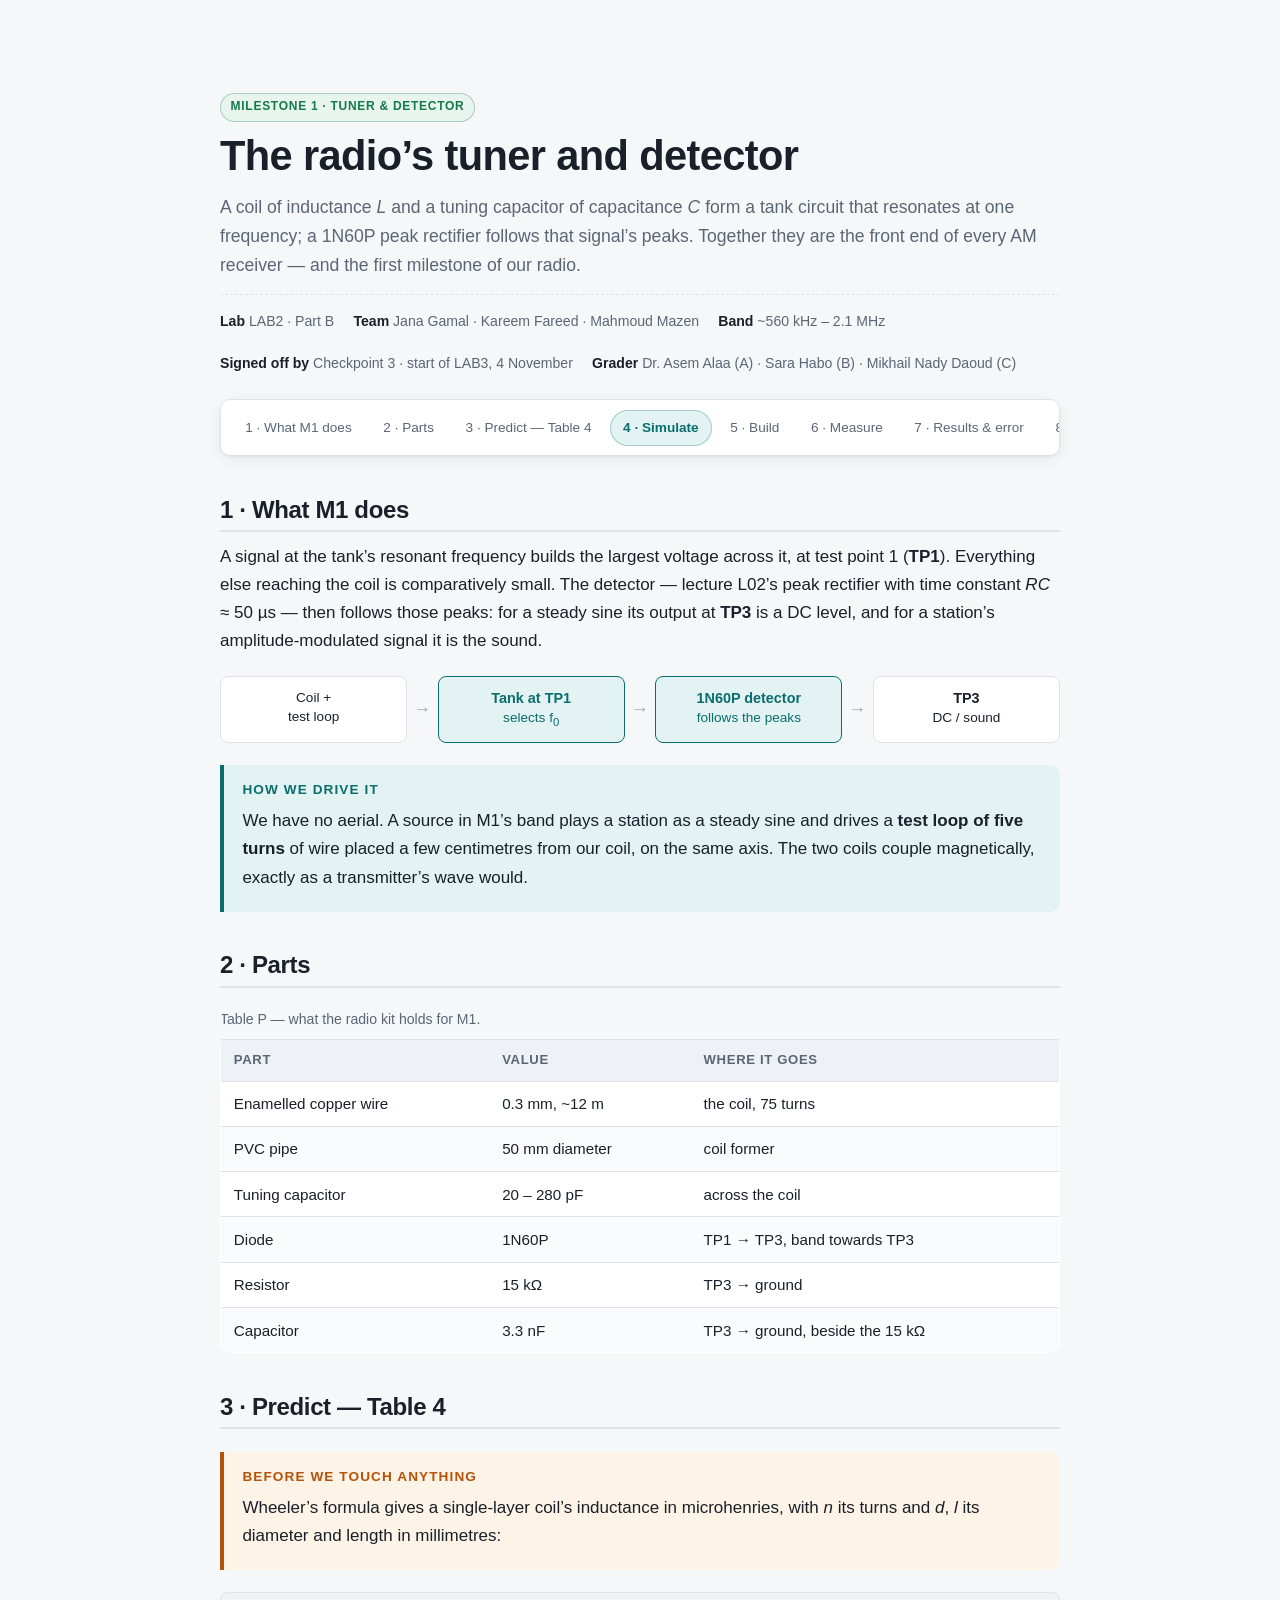
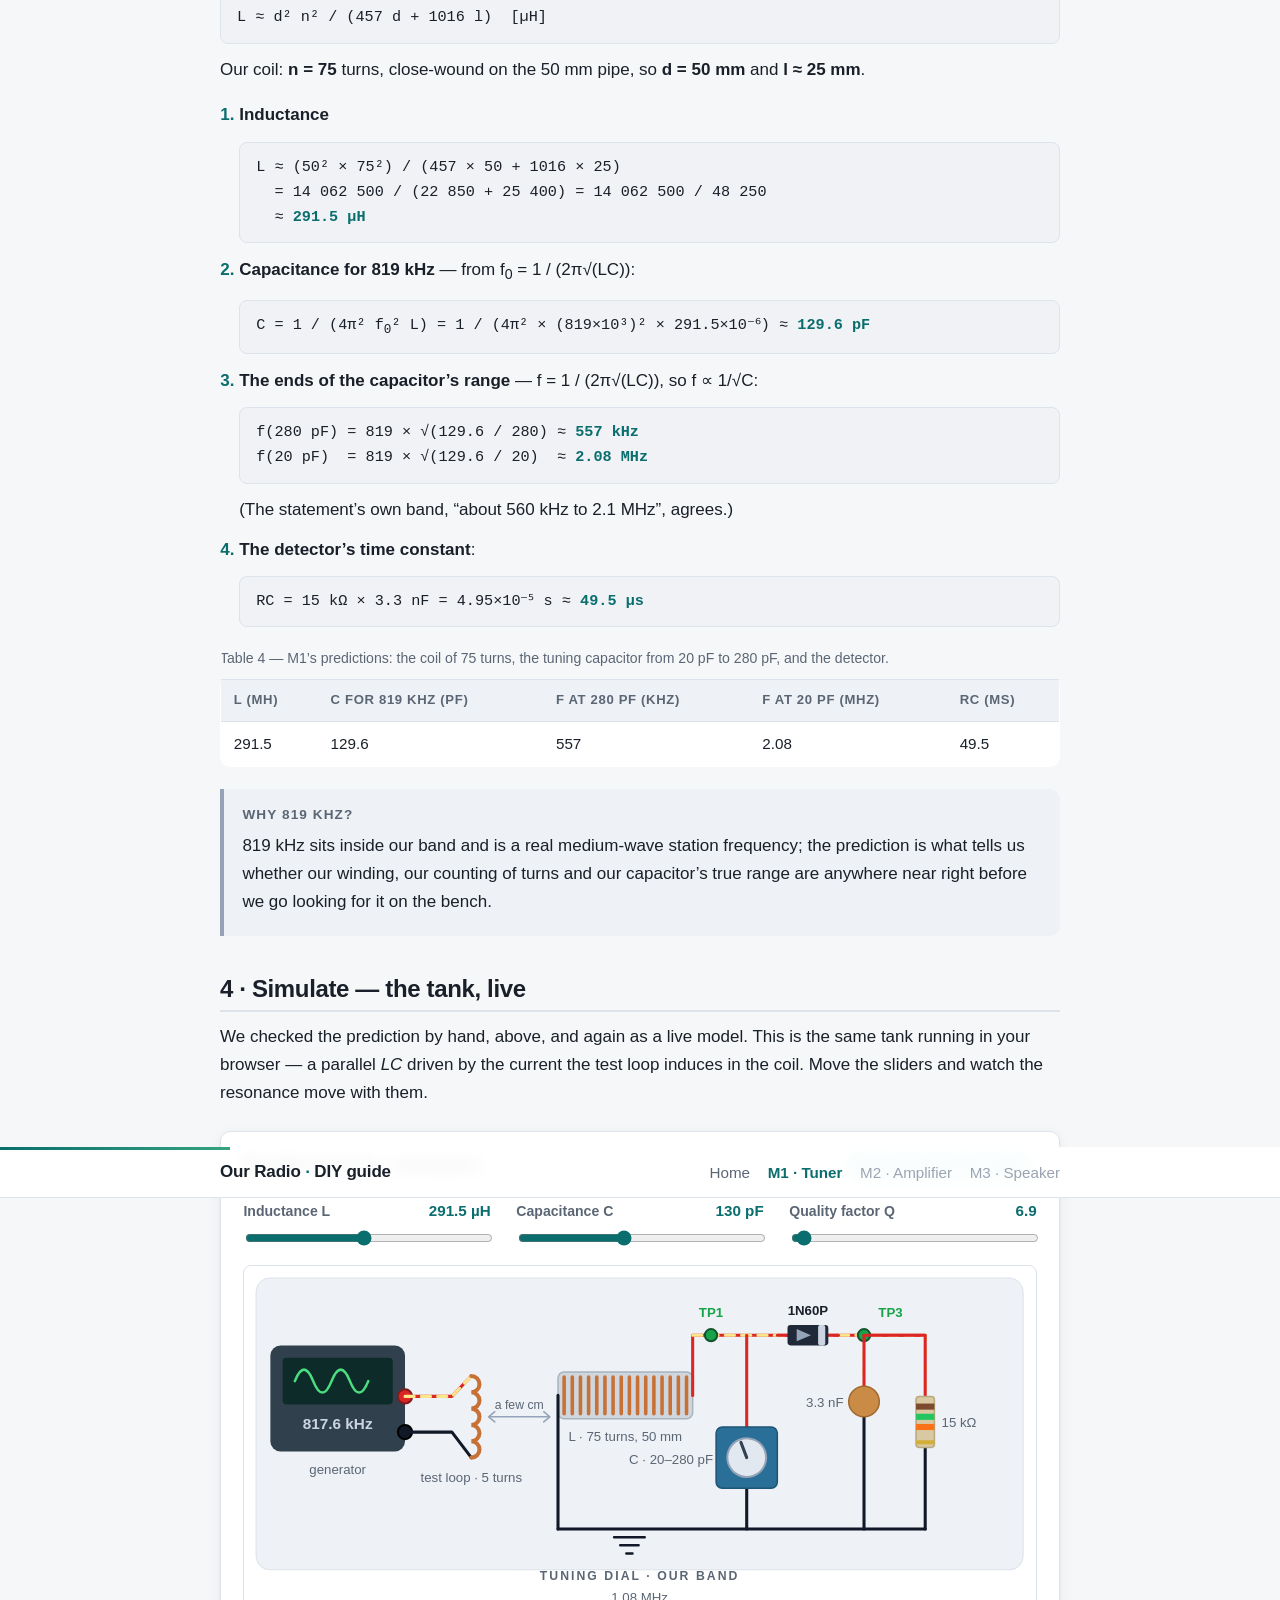
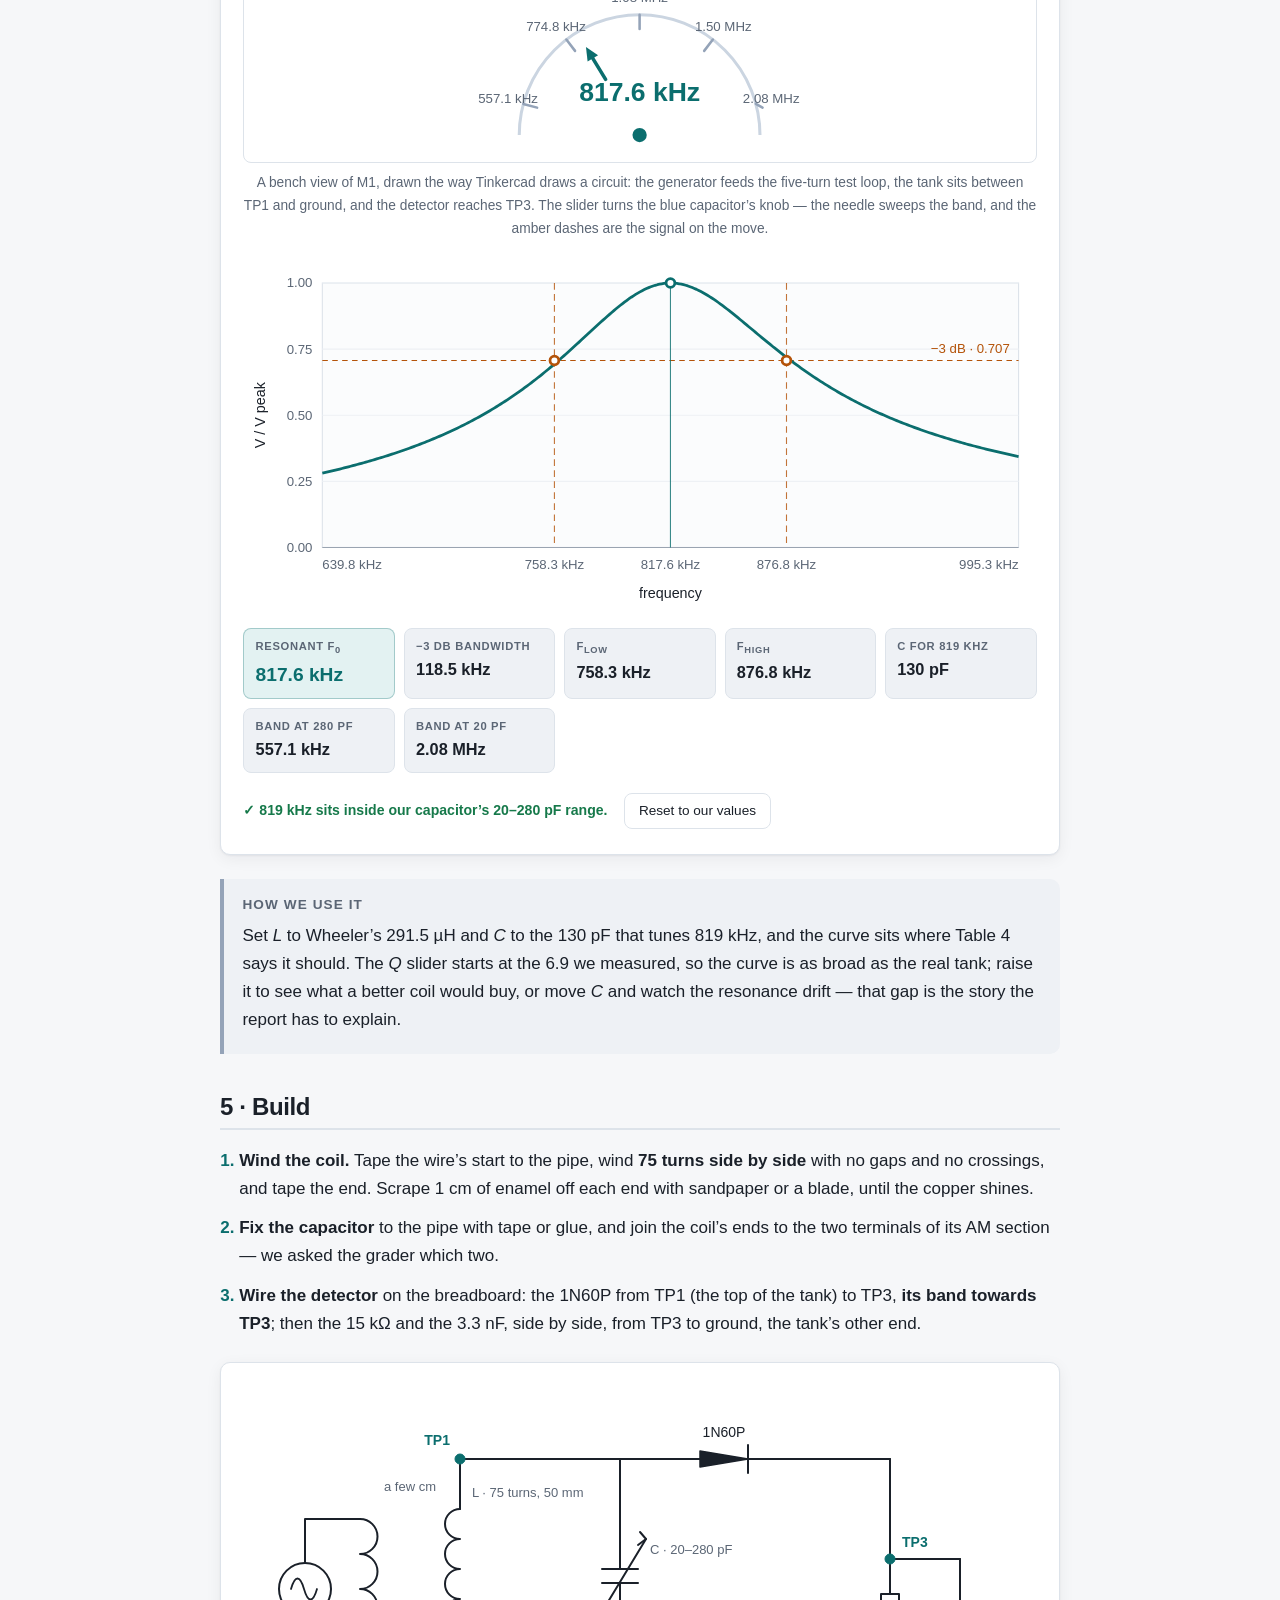
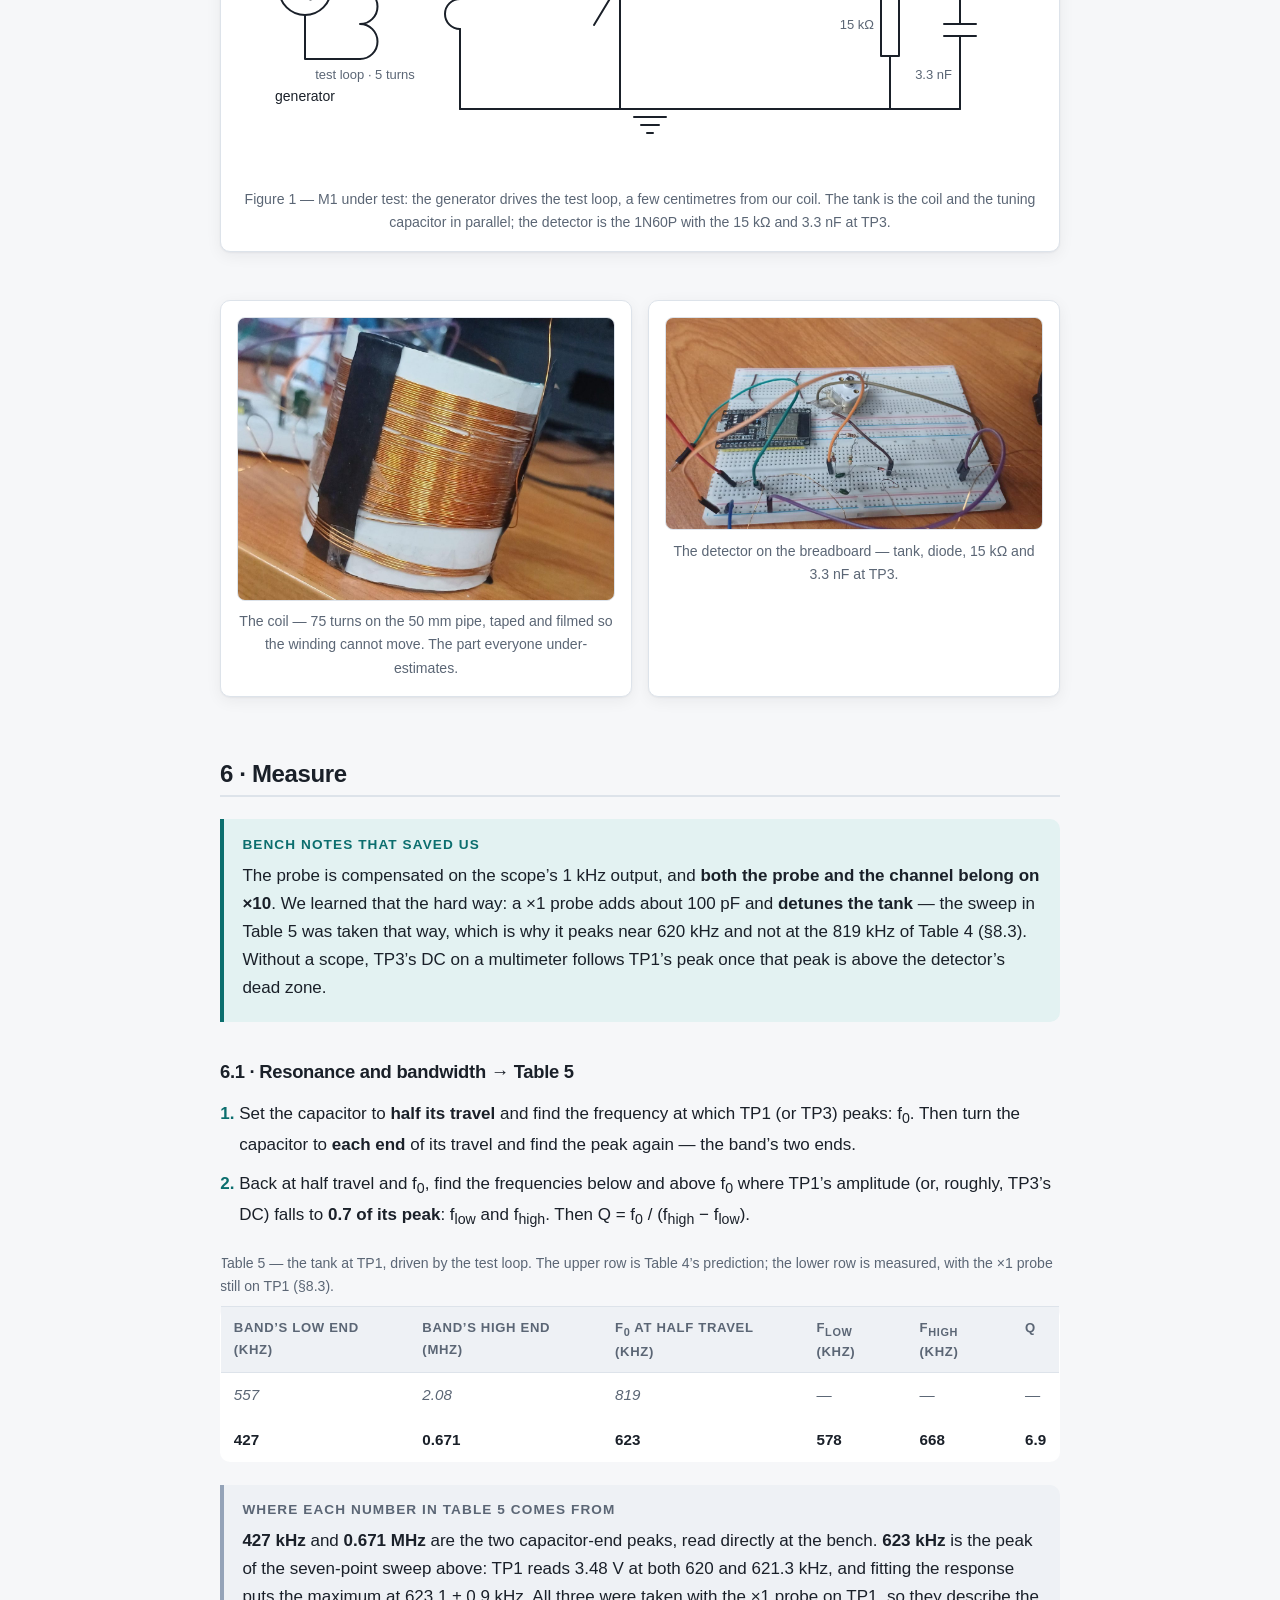
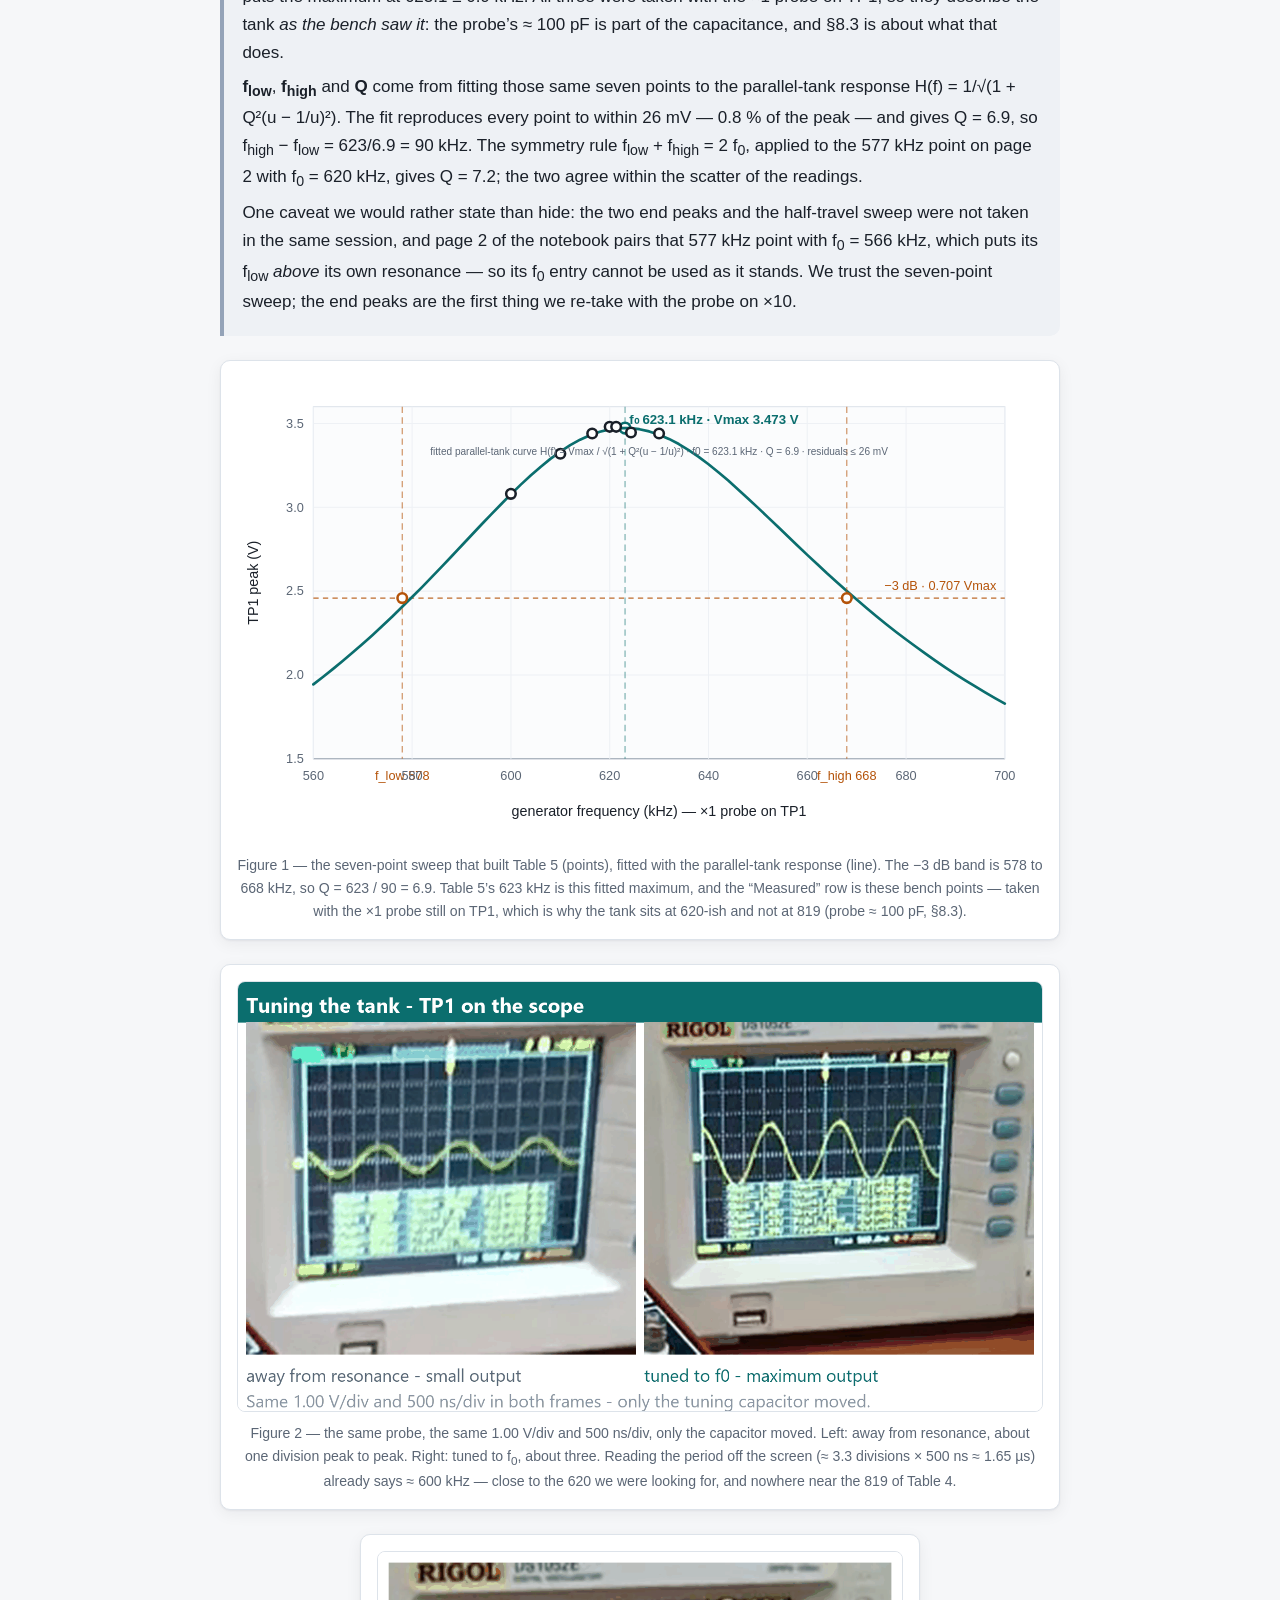
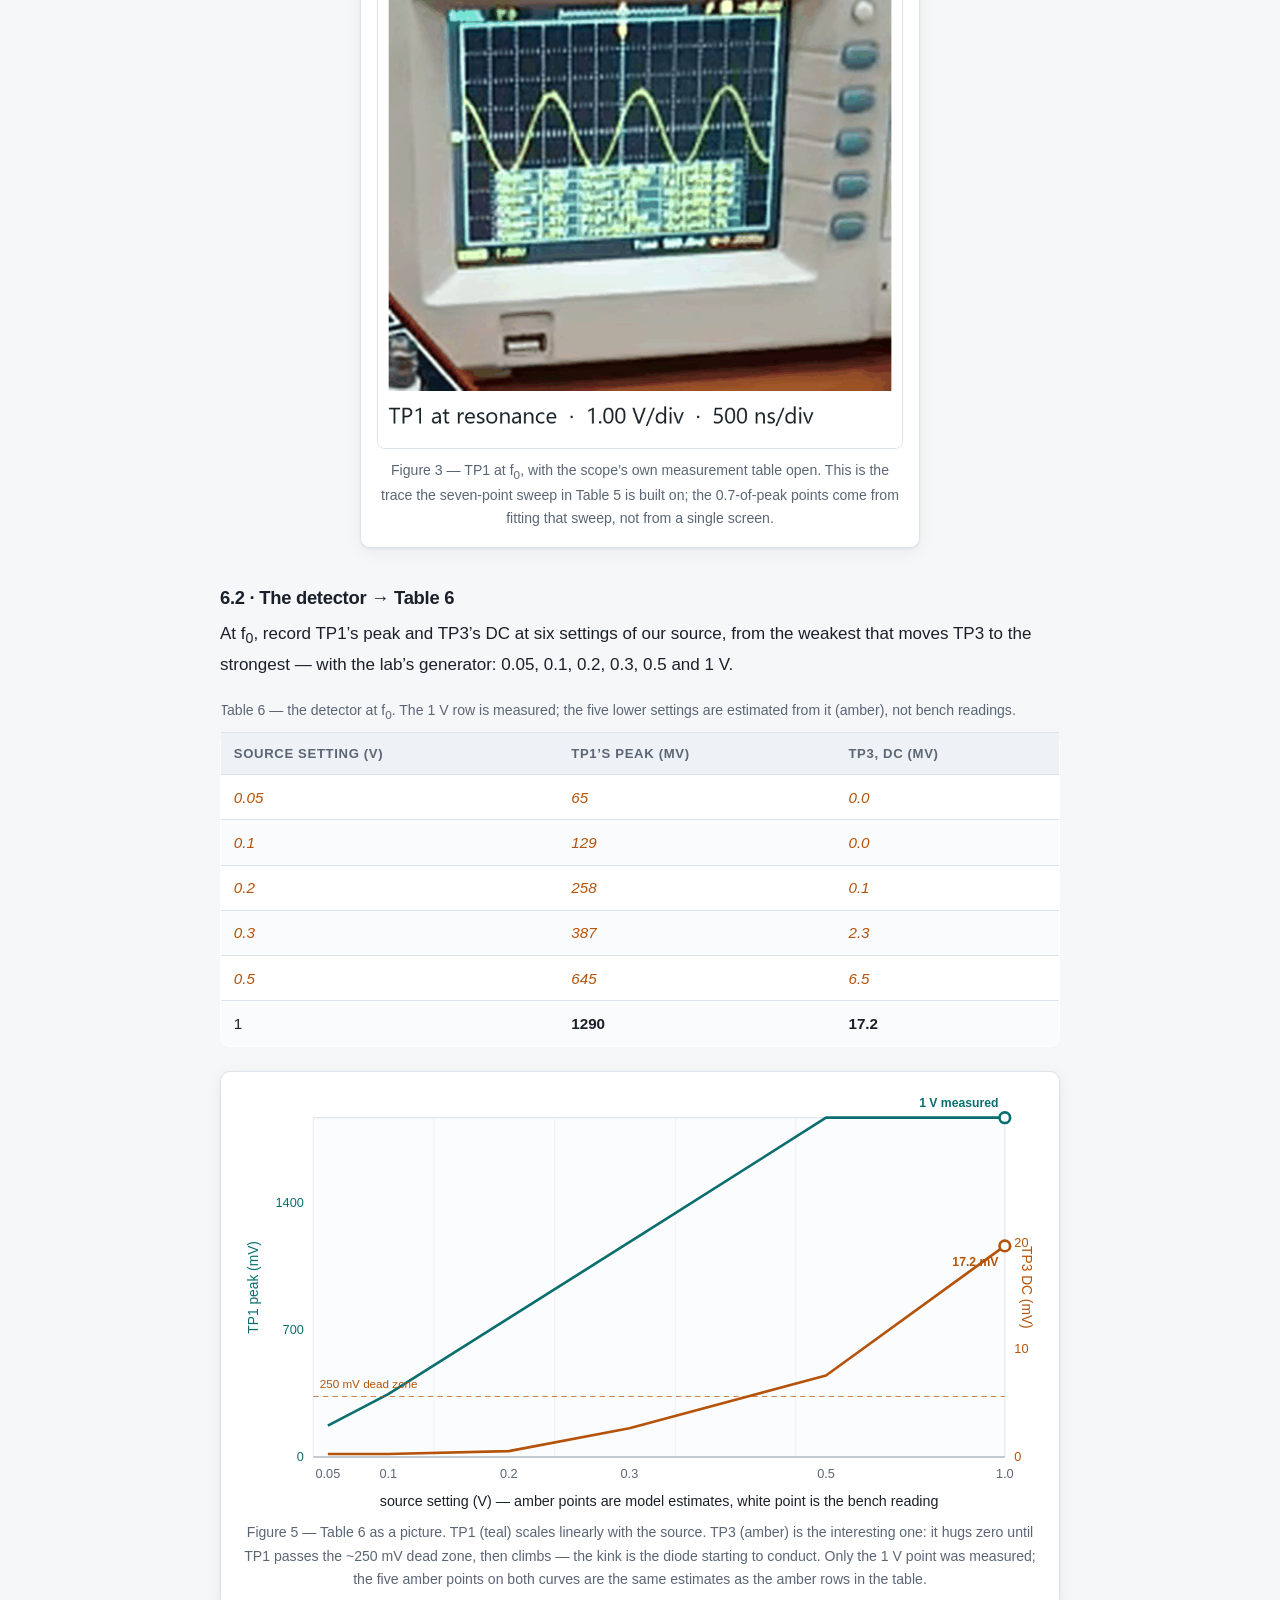
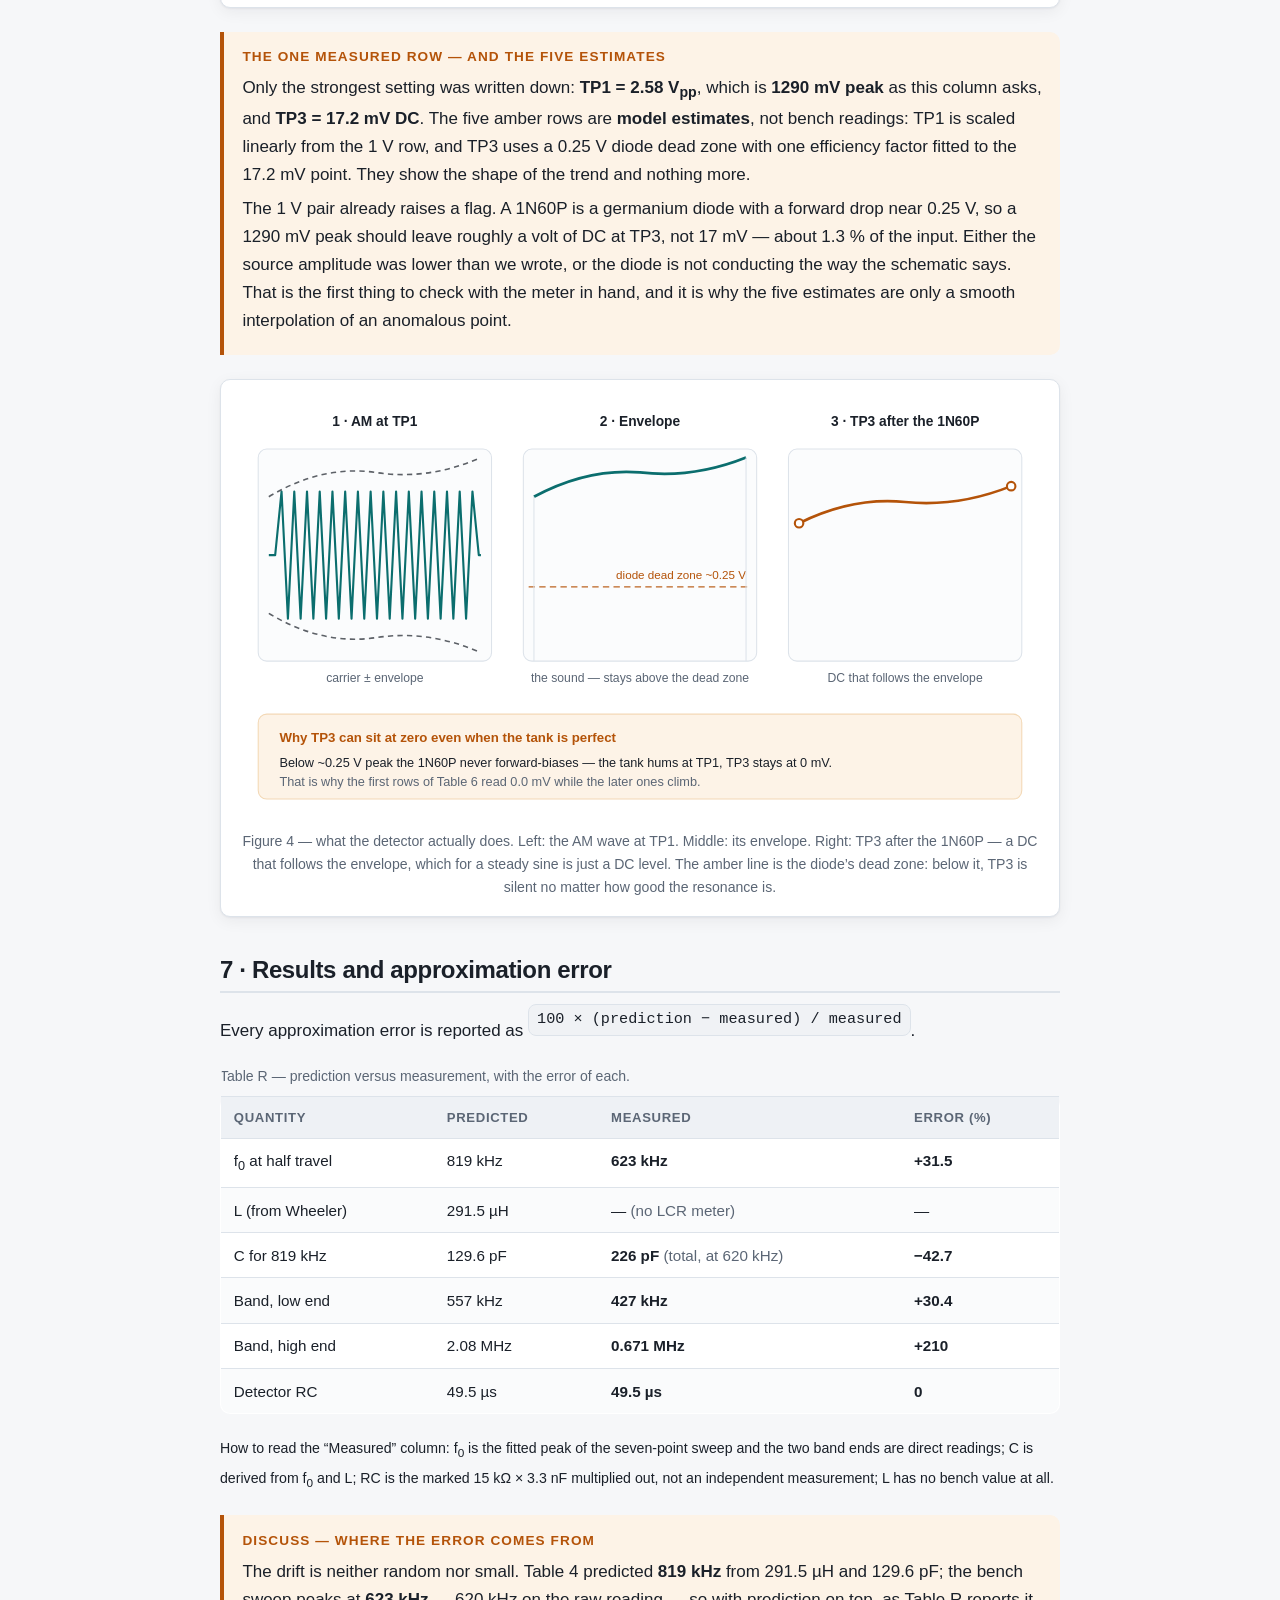
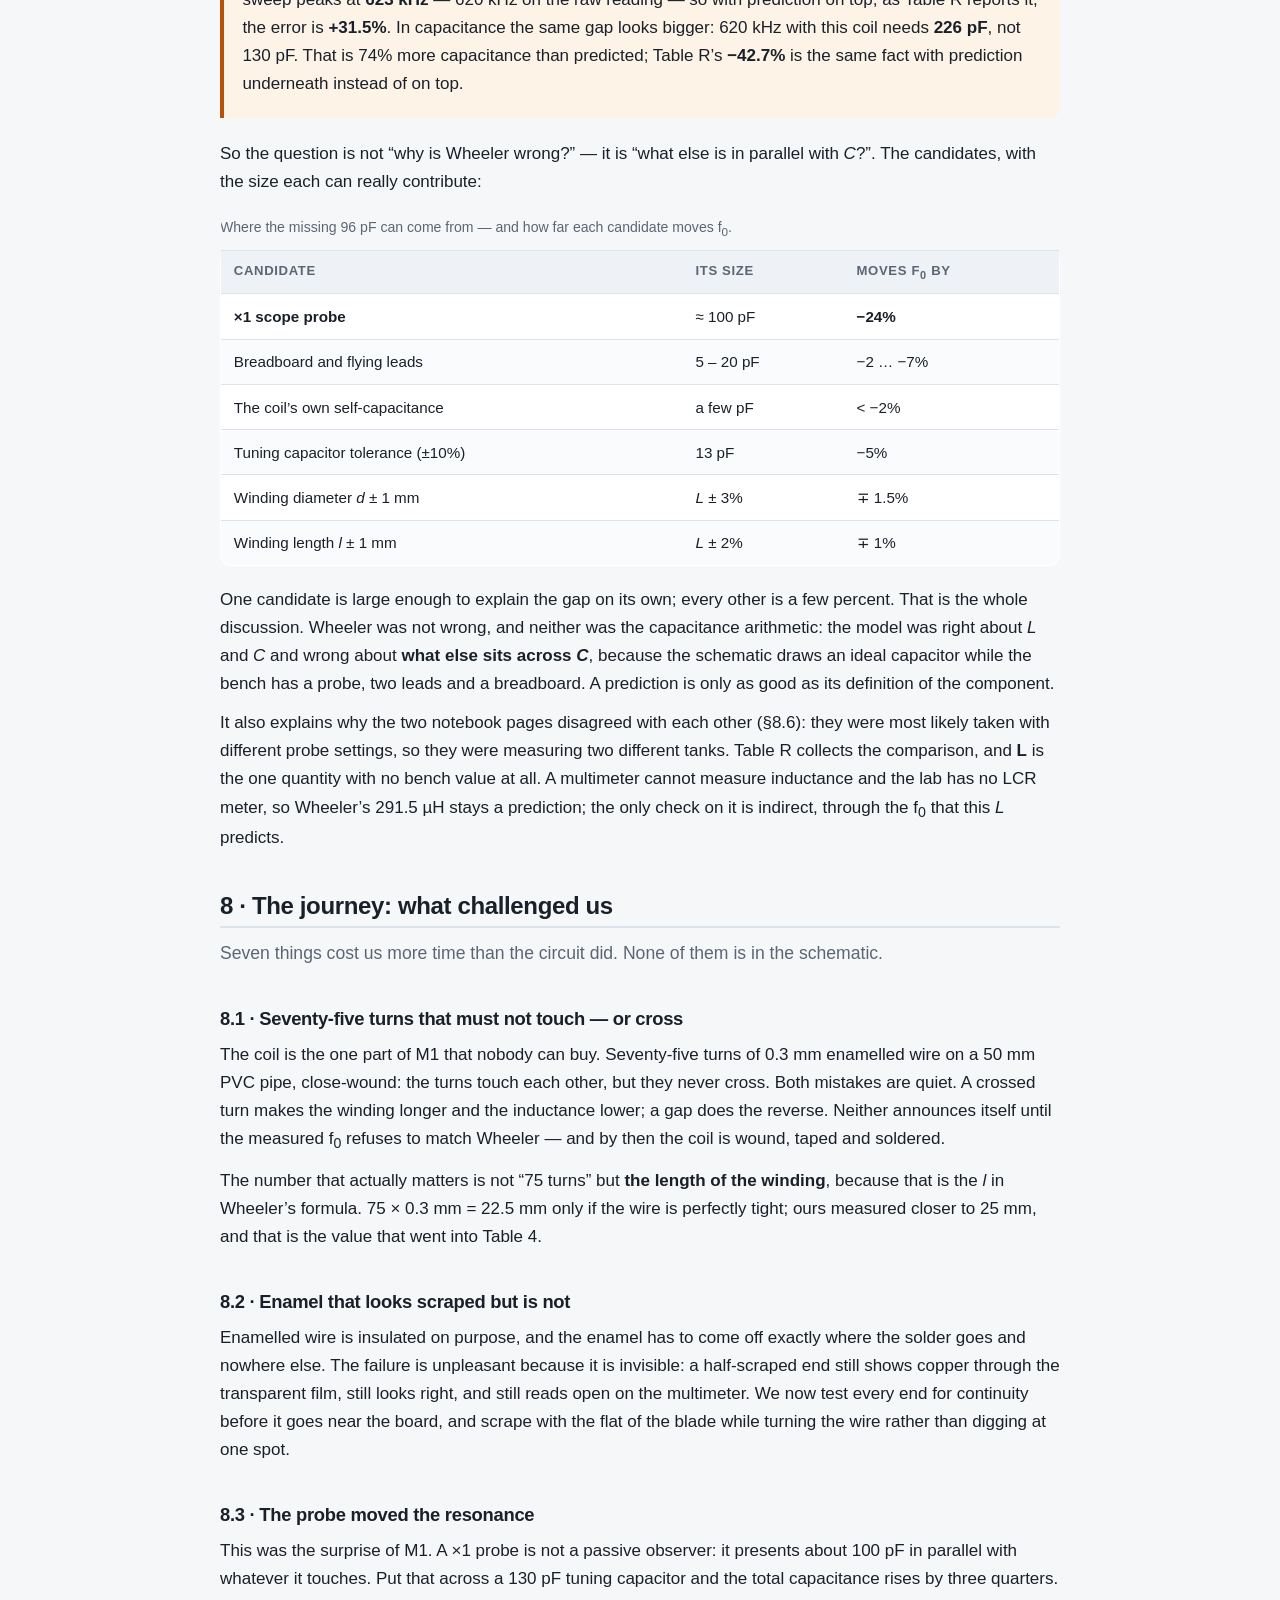
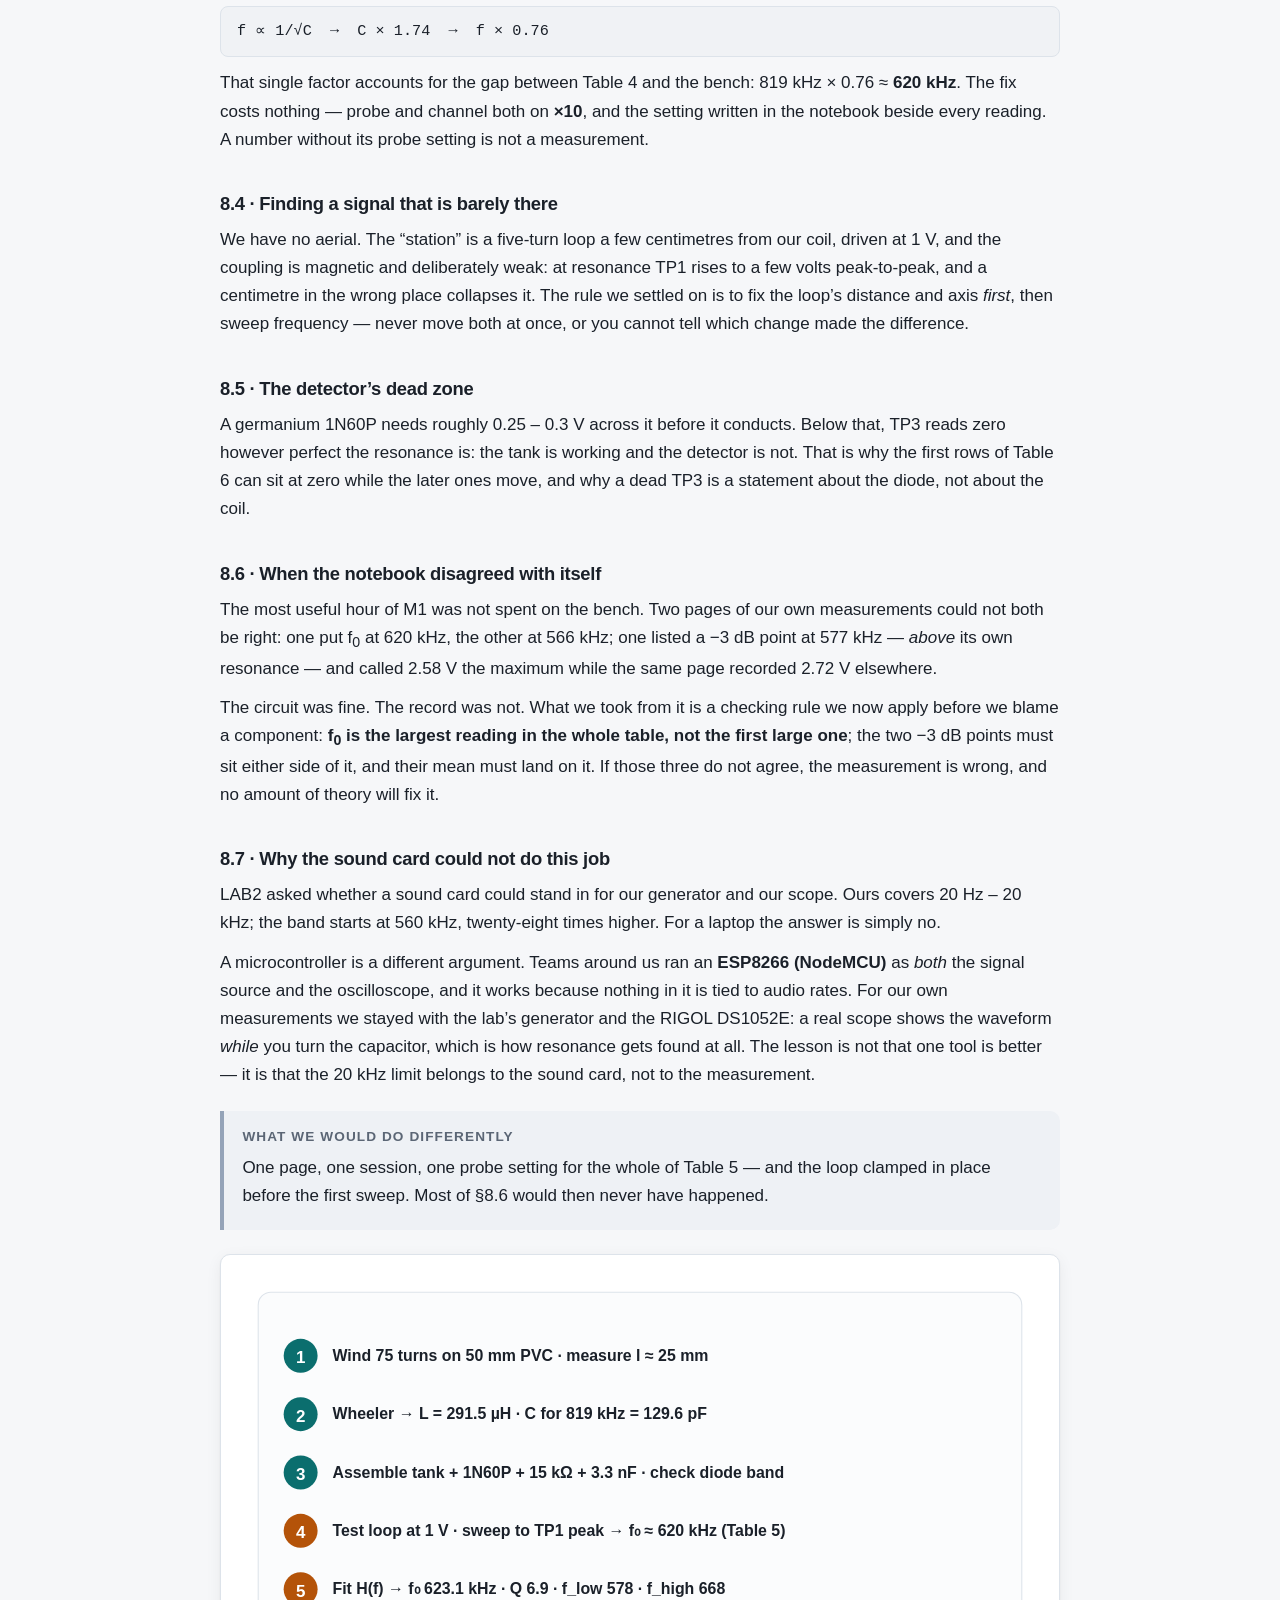
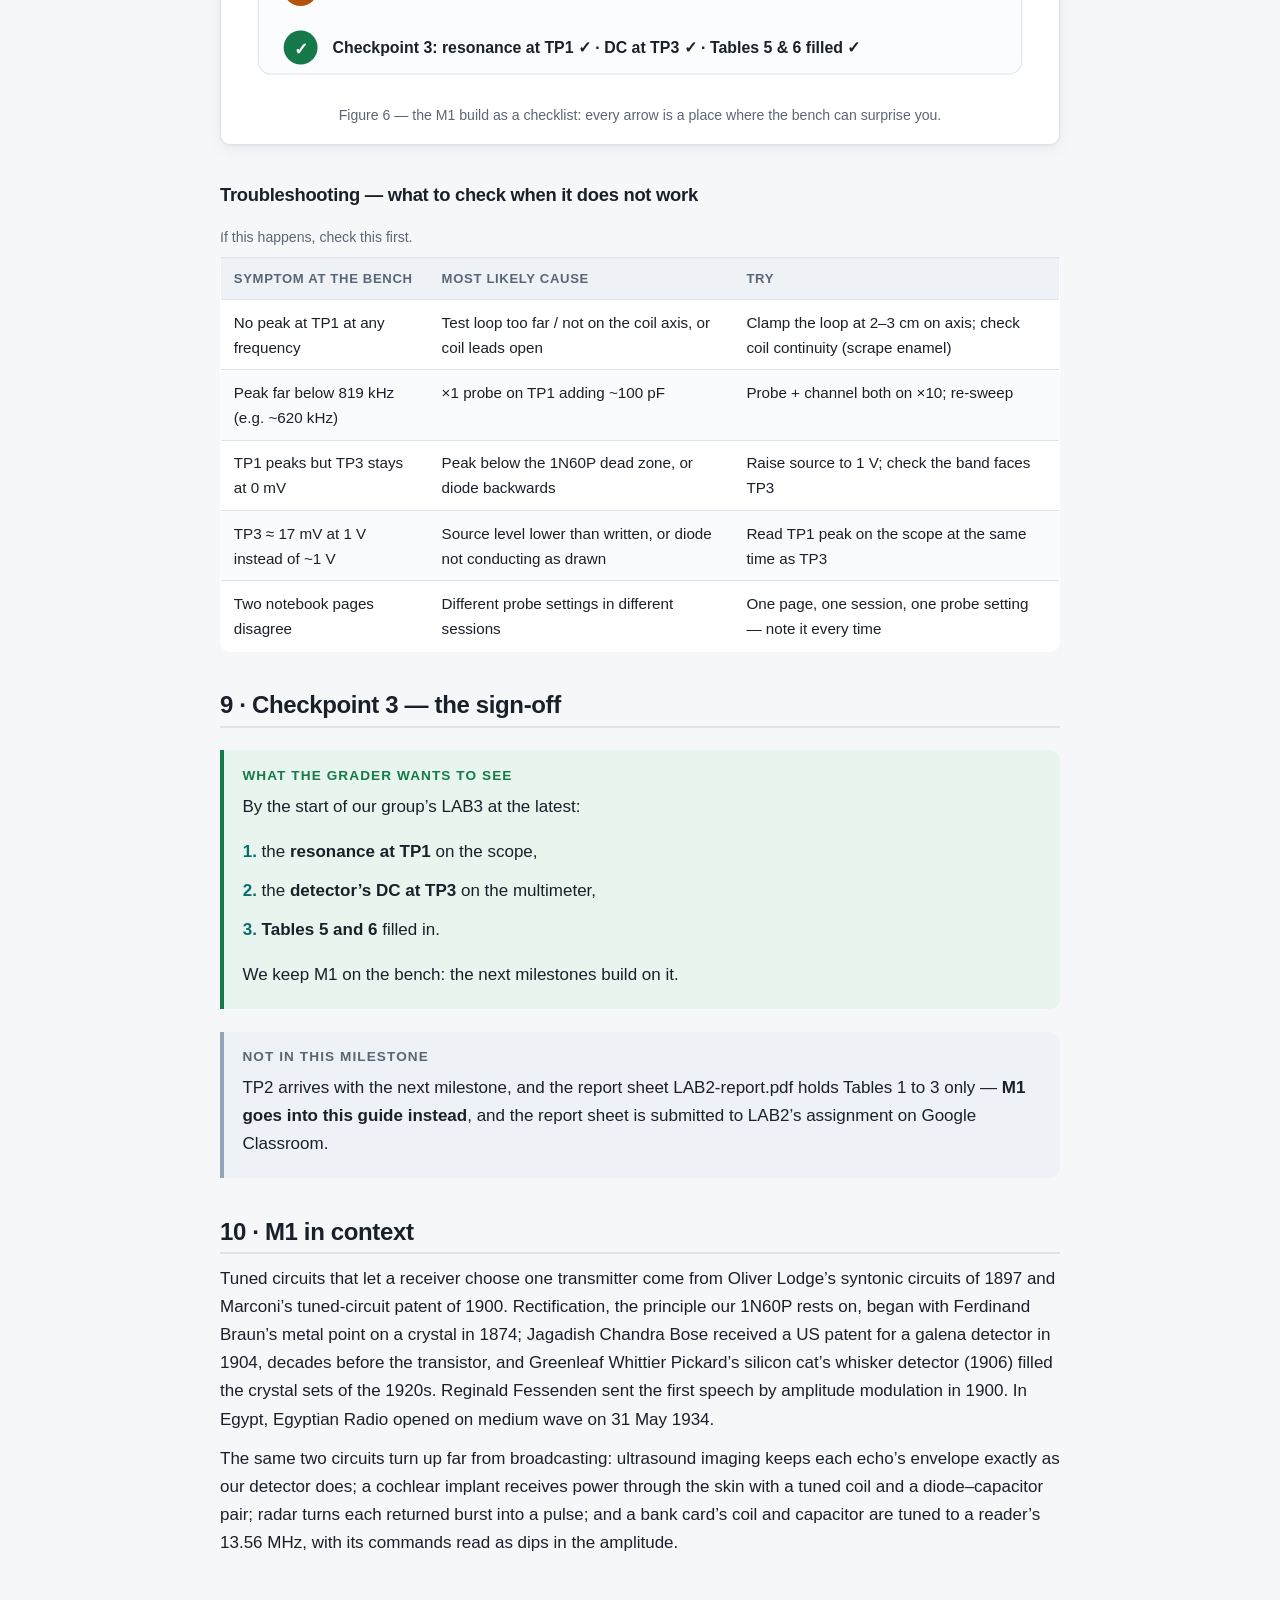
==== commit ac06eec9: "Tier1-2/3/4/5: detector 3-panel, bench-view checklist, Table6 graph, troubleshooting" ====
--- a/m1.html
+++ b/m1.html
@@ -551,6 +551,77 @@
   </div>
 
   <figure>
+    <svg viewBox="0 0 760 440" role="img" aria-label="Measured TP1 peak versus frequency: a fitted parallel-tank curve with seven bench points. The seven points cluster near the peak; the curve peaks at 623 kHz with Vmax 3.473 volts, and the -3 dB points are 578 and 668 kHz, giving Q 6.9." style="width:100%;height:auto;display:block">
+      <!-- frame -->
+      <rect x="72" y="28" width="652" height="332" fill="#fbfcfd" stroke="#dde3ea"/>
+      <!-- horizontal grid -->
+      <line x1="72" y1="43.8" x2="724" y2="43.8" stroke="#eef1f5"/>
+      <line x1="72" y1="122.9" x2="724" y2="122.9" stroke="#eef1f5"/>
+      <line x1="72" y1="201.9" x2="724" y2="201.9" stroke="#eef1f5"/>
+      <line x1="72" y1="281.0" x2="724" y2="281.0" stroke="#eef1f5"/>
+      <line x1="72" y1="360" x2="724" y2="360" stroke="#9aa4b1"/>
+      <!-- vertical grid -->
+      <line x1="72" y1="28" x2="72" y2="360" stroke="#eef1f5"/>
+      <line x1="165.1" y1="28" x2="165.1" y2="360" stroke="#eef1f5"/>
+      <line x1="258.3" y1="28" x2="258.3" y2="360" stroke="#eef1f5"/>
+      <line x1="351.4" y1="28" x2="351.4" y2="360" stroke="#eef1f5"/>
+      <line x1="444.6" y1="28" x2="444.6" y2="360" stroke="#eef1f5"/>
+      <line x1="537.7" y1="28" x2="537.7" y2="360" stroke="#eef1f5"/>
+      <line x1="630.9" y1="28" x2="630.9" y2="360" stroke="#eef1f5"/>
+      <line x1="724" y1="28" x2="724" y2="360" stroke="#eef1f5"/>
+      <!-- -3 dB line (0.707 x Vmax = 2.458 V) -->
+      <line x1="72" y1="208.5" x2="724" y2="208.5" stroke="#b45309" stroke-dasharray="5 4" opacity="0.85"/>
+      <text x="716" y="200.5" text-anchor="end" fill="#b45309" font-size="12">−3 dB · 0.707 Vmax</text>
+      <!-- f0 line -->
+      <line x1="365.9" y1="28" x2="365.9" y2="360" stroke="#0b6e6e" stroke-dasharray="6 4" opacity="0.6"/>
+      <circle cx="365.9" cy="48.1" r="5" fill="#fff" stroke="#0b6e6e" stroke-width="2.5"/>
+      <text x="369.9" y="44" font-size="12.5" fill="#0b6e6e" font-weight="600">f₀ 623.1 kHz · Vmax 3.473 V</text>
+      <!-- fitted curve -->
+      <polyline points="72.0,289.8 81.3,282.6 90.6,275.2 99.9,267.5 109.3,259.6 118.6,251.5 127.9,243.2 137.2,234.6 146.5,225.8 155.8,216.7 165.1,207.5 174.5,198.1 183.8,188.5 193.1,178.8 202.4,169.0 211.7,159.1 221.0,149.2 230.3,139.3 239.7,129.6 249.0,120.0 258.3,110.6 267.6,101.5 276.9,92.9 286.2,84.8 295.5,77.2 304.9,70.4 314.2,64.3 323.5,59.1 332.8,54.9 342.1,51.6 351.4,49.4 360.7,48.2 370.1,48.2 379.4,49.2 388.7,51.3 398.0,54.4 407.3,58.4 416.6,63.2 425.9,68.9 435.3,75.3 444.6,82.3 453.9,89.8 463.2,97.7 472.5,106.0 481.8,114.5 491.1,123.2 500.5,132.1 509.8,141.0 519.1,150.0 528.4,158.9 537.7,167.7 547.0,176.4 556.3,185.1 565.7,193.5 575.0,201.8 584.3,209.9 593.6,217.8 602.9,225.6 612.2,233.1 621.5,240.4 630.9,247.5 640.2,254.4 649.5,261.1 658.8,267.7 668.1,274.0 677.4,280.1 686.7,286.0 696.1,291.8 705.4,297.4 714.7,302.8 724.0,308.0" fill="none" stroke="#0b6e6e" stroke-width="2.5" stroke-linejoin="round" stroke-linecap="round"/>
+      <!-- measured points -->
+      <circle cx="258.3" cy="110.2" r="4.5" fill="#fff" stroke="#1a2029" stroke-width="2.4"/>
+      <circle cx="304.9" cy="72.3" r="4.5" fill="#fff" stroke="#1a2029" stroke-width="2.4"/>
+      <circle cx="334.9" cy="53.3" r="4.5" fill="#fff" stroke="#1a2029" stroke-width="2.4"/>
+      <circle cx="351.4" cy="47.0" r="4.5" fill="#fff" stroke="#1a2029" stroke-width="2.4"/>
+      <circle cx="357.5" cy="47.0" r="4.5" fill="#fff" stroke="#1a2029" stroke-width="2.4"/>
+      <circle cx="371.5" cy="52.3" r="4.5" fill="#fff" stroke="#1a2029" stroke-width="2.4"/>
+      <circle cx="398.0" cy="53.3" r="4.5" fill="#fff" stroke="#1a2029" stroke-width="2.4"/>
+      <!-- -3 dB markers -->
+      <line x1="155.8" y1="28" x2="155.8" y2="360" stroke="#b45309" stroke-dasharray="6 4" opacity="0.7"/>
+      <line x1="575.0" y1="28" x2="575.0" y2="360" stroke="#b45309" stroke-dasharray="6 4" opacity="0.7"/>
+      <circle cx="155.8" cy="208.5" r="4.5" fill="#fff" stroke="#b45309" stroke-width="2.4"/>
+      <circle cx="575.0" cy="208.5" r="4.5" fill="#fff" stroke="#b45309" stroke-width="2.4"/>
+      <text x="155.8" y="380" text-anchor="middle" font-size="12" fill="#b45309">f_low 578</text>
+      <text x="575.0" y="380" text-anchor="middle" font-size="12" fill="#b45309">f_high 668</text>
+      <!-- x labels -->
+      <text x="72.0" y="380" text-anchor="middle" font-size="12" fill="#5b6675">560</text>
+      <text x="165.1" y="380" text-anchor="middle" font-size="12" fill="#5b6675">580</text>
+      <text x="258.3" y="380" text-anchor="middle" font-size="12" fill="#5b6675">600</text>
+      <text x="351.4" y="380" text-anchor="middle" font-size="12" fill="#5b6675">620</text>
+      <text x="444.6" y="380" text-anchor="middle" font-size="12" fill="#5b6675">640</text>
+      <text x="537.7" y="380" text-anchor="middle" font-size="12" fill="#5b6675">660</text>
+      <text x="630.9" y="380" text-anchor="middle" font-size="12" fill="#5b6675">680</text>
+      <text x="724.0" y="380" text-anchor="middle" font-size="12" fill="#5b6675">700</text>
+      <!-- y labels -->
+      <text x="63" y="47.8" text-anchor="end" font-size="12" fill="#5b6675">3.5</text>
+      <text x="63" y="126.9" text-anchor="end" font-size="12" fill="#5b6675">3.0</text>
+      <text x="63" y="205.9" text-anchor="end" font-size="12" fill="#5b6675">2.5</text>
+      <text x="63" y="285.0" text-anchor="end" font-size="12" fill="#5b6675">2.0</text>
+      <text x="63" y="364" text-anchor="end" font-size="12" fill="#5b6675">1.5</text>
+      <!-- axis titles -->
+      <text x="398" y="414" text-anchor="middle" font-size="13.5" fill="#1a2029">generator frequency (kHz) — ×1 probe on TP1</text>
+      <text x="20" y="194" text-anchor="middle" font-size="13.5" fill="#1a2029" transform="rotate(-90 20 194)">TP1 peak (V)</text>
+      <text x="398" y="74" text-anchor="middle" font-size="9.5" fill="#5b6675">fitted parallel-tank curve  H(f) = Vmax / √(1 + Q²(u − 1/u)²)  ·  f0 = 623.1 kHz · Q = 6.9 · residuals ≤ 26 mV</text>
+    </svg>
+    <figcaption>
+      Figure 1 — the seven-point sweep that built Table 5 (points), fitted with the parallel-tank
+      response (line). The −3 dB band is 578 to 668 kHz, so Q = 623 / 90 = 6.9. Table 5’s
+      623 kHz is this fitted maximum, and the “Measured” row is these bench points — taken with the
+      ×1 probe still on TP1, which is why the tank sits at 620-ish and not at 819 (probe ≈ 100 pF, §8.3).
+    </figcaption>
+  </figure>
+
+  <figure>
     <img src="images/resonance.png" alt="Two scope screenshots side by side: on the left a small sine wave when the tank is away from resonance, on the right a much larger sine wave when the capacitor is tuned to f0. Both are at 1.00 V per division and 500 nanoseconds per division." loading="lazy">
     <figcaption>
       Figure 2 — the same probe, the same 1.00 V/div and 500 ns/div, only the capacitor moved.
@@ -592,6 +663,58 @@
     </table>
   </div>
 
+  <figure>
+    <svg viewBox="0 0 760 400" role="img" aria-label="Dual-axis plot of Table 6: TP1 peak rises linearly with the source, while TP3 DC stays near zero until the peak passes the 0.25 volt diode dead zone, then climbs. One point at 1 volt is measured; the other five are amber model estimates." style="width:100%;height:auto;display:block">
+      <!-- frame -->
+      <rect x="72" y="28" width="652" height="320" fill="#fbfcfd" stroke="#dde3ea"/>
+      <!-- grid x (source) -->
+      <line x1="72" y1="28" x2="72" y2="348" stroke="#eef1f5"/>
+      <line x1="185.8" y1="28" x2="185.8" y2="348" stroke="#eef1f5"/>
+      <line x1="299.5" y1="28" x2="299.5" y2="348" stroke="#eef1f5"/>
+      <line x1="413.2" y1="28" x2="413.2" y2="348" stroke="#eef1f5"/>
+      <line x1="526.9" y1="28" x2="526.9" y2="348" stroke="#eef1f5"/>
+      <line x1="724" y1="28" x2="724" y2="348" stroke="#eef1f5"/>
+      <line x1="72" y1="348" x2="724" y2="348" stroke="#9aa4b1"/>
+      <!-- TP1 (teal, left axis 0-1400 mV) -->
+      <polyline points="85.7,318.3 142.6,288.6 256.3,217.0 370.0,145.4 555.4,28.0 724,28.0" fill="none" stroke="#0b6e6e" stroke-width="2.5" stroke-linejoin="round"/>
+      <!-- TP3 (amber, right axis) - sharp dead-zone rise -->
+      <polyline points="85.7,345.1 142.6,345.1 256.3,342.4 370.0,320.8 555.4,271.1 724,148.9" fill="none" stroke="#b45309" stroke-width="2.5" stroke-linejoin="round"/>
+      <!-- measured point emphasis -->
+      <circle cx="724" cy="28.0" r="5" fill="#fff" stroke="#0b6e6e" stroke-width="2.5"/>
+      <circle cx="724" cy="148.9" r="5" fill="#fff" stroke="#b45309" stroke-width="2.5"/>
+      <text x="718" y="18" text-anchor="end" font-size="11.5" fill="#0b6e6e" font-weight="600">1 V measured</text>
+      <text x="718" y="168" text-anchor="end" font-size="11.5" fill="#b45309" font-weight="600">17.2 mV</text>
+      <!-- dead-zone annotation -->
+      <line x1="72" y1="290.9" x2="724" y2="290.9" stroke="#b45309" stroke-dasharray="5 4" opacity="0.7"/>
+      <text x="78" y="283" font-size="11" fill="#b45309">250 mV dead zone</text>
+      <!-- x labels (source) -->
+      <text x="85.7" y="368" text-anchor="middle" font-size="12" fill="#5b6675">0.05</text>
+      <text x="142.6" y="368" text-anchor="middle" font-size="12" fill="#5b6675">0.1</text>
+      <text x="256.3" y="368" text-anchor="middle" font-size="12" fill="#5b6675">0.2</text>
+      <text x="370.0" y="368" text-anchor="middle" font-size="12" fill="#5b6675">0.3</text>
+      <text x="555.4" y="368" text-anchor="middle" font-size="12" fill="#5b6675">0.5</text>
+      <text x="724" y="368" text-anchor="middle" font-size="12" fill="#5b6675">1.0</text>
+      <!-- y labels left (TP1) -->
+      <text x="63" y="352" text-anchor="end" font-size="12" fill="#0b6e6e">0</text>
+      <text x="63" y="232" text-anchor="end" font-size="12" fill="#0b6e6e">700</text>
+      <text x="63" y="112" text-anchor="end" font-size="12" fill="#0b6e6e">1400</text>
+      <!-- y labels right (TP3) -->
+      <text x="733" y="352" font-size="12" fill="#b45309">0</text>
+      <text x="733" y="250" font-size="12" fill="#b45309">10</text>
+      <text x="733" y="150" font-size="12" fill="#b45309">20</text>
+      <!-- axis titles -->
+      <text x="398" y="394" text-anchor="middle" font-size="13.5" fill="#1a2029">source setting (V) — amber points are model estimates, white point is the bench reading</text>
+      <text x="20" y="188" text-anchor="middle" font-size="13" fill="#0b6e6e" transform="rotate(-90 20 188)">TP1 peak (mV)</text>
+      <text x="740" y="188" text-anchor="middle" font-size="13" fill="#b45309" transform="rotate(90 740 188)">TP3 DC (mV)</text>
+    </svg>
+    <figcaption>
+      Figure 5 — Table 6 as a picture. TP1 (teal) scales linearly with the source. TP3 (amber) is the
+      interesting one: it hugs zero until TP1 passes the ~250 mV dead zone, then climbs — the kink
+      is the diode starting to conduct. Only the 1 V point was measured; the five amber points on
+      both curves are the same estimates as the amber rows in the table.
+    </figcaption>
+  </figure>
+
   <div class="callout callout--predict">
     <div class="callout__title">The one measured row — and the five estimates</div>
     <p>
@@ -609,6 +732,52 @@
       why the five estimates are only a smooth interpolation of an anomalous point.
     </p>
   </div>
+
+  <figure>
+    <svg viewBox="0 0 760 400" role="img" aria-label="Three-panel illustration: an amplitude-modulated carrier on the left, its envelope in the middle, and the detector output DC on the right. The envelope stays above the 0.25 volt diode dead zone, so TP3 follows the sound. A second, smaller trace below shows the dead zone line." style="width:100%;height:auto;display:block">
+      <!-- panel titles -->
+      <text x="130" y="28" text-anchor="middle" font-size="13" font-weight="700" fill="#1a2029">1 · AM at TP1</text>
+      <text x="380" y="28" text-anchor="middle" font-size="13" font-weight="700" fill="#1a2029">2 · Envelope</text>
+      <text x="630" y="28" text-anchor="middle" font-size="13" font-weight="700" fill="#1a2029">3 · TP3 after the 1N60P</text>
+
+      <!-- panel 1: AM carrier (left) -->
+      <rect x="20" y="50" width="220" height="200" rx="8" fill="#fbfcfd" stroke="#dde3ea"/>
+      <polyline points="30,150 36,150 42,90 48,210 54,90 60,210 66,90 72,210 78,90 84,210 90,90 96,210 102,90 108,210 114,90 120,210 126,90 132,210 138,90 144,210 150,90 156,210 162,90 168,210 174,90 180,210 186,90 192,210 198,90 204,210 210,90 216,210 222,90 228,150 230,150" fill="none" stroke="#0b6e6e" stroke-width="2" stroke-linejoin="round"/>
+      <!-- envelope dashed curves -->
+      <path d="M30,95 Q80,65 130,72 Q180,80 230,58" fill="none" stroke="#1a2029" stroke-width="1.5" stroke-dasharray="5 4" opacity="0.7"/>
+      <path d="M30,205 Q80,235 130,228 Q180,220 230,242" fill="none" stroke="#1a2029" stroke-width="1.5" stroke-dasharray="5 4" opacity="0.7"/>
+      <text x="130" y="270" text-anchor="middle" font-size="11.5" fill="#5b6675">carrier ± envelope</text>
+
+      <!-- panel 2: envelope -->
+      <rect x="270" y="50" width="220" height="200" rx="8" fill="#fbfcfd" stroke="#dde3ea"/>
+      <!-- dead zone line (0.25V relative) -->
+      <line x1="275" y1="180" x2="485" y2="180" stroke="#b45309" stroke-dasharray="6 4" opacity="0.9"/>
+      <text x="480" y="173" text-anchor="end" font-size="11" fill="#b45309">diode dead zone ~0.25 V</text>
+      <!-- envelope curve -->
+      <path d="M280,95 Q330,68 380,72 Q430,78 480,58" fill="none" stroke="#0b6e6e" stroke-width="2.5" stroke-linejoin="round"/>
+      <line x1="280" y1="95" x2="280" y2="250" stroke="#dde3ea"/>
+      <line x1="480" y1="58" x2="480" y2="250" stroke="#dde3ea"/>
+      <text x="380" y="270" text-anchor="middle" font-size="11.5" fill="#5b6675">the sound — stays above the dead zone</text>
+
+      <!-- panel 3: TP3 -->
+      <rect x="520" y="50" width="220" height="200" rx="8" fill="#fbfcfd" stroke="#dde3ea"/>
+      <path d="M530,120 Q580,95 630,100 Q680,105 730,85" fill="none" stroke="#b45309" stroke-width="2.5" stroke-linejoin="round"/>
+      <circle cx="530" cy="120" r="4" fill="#fff" stroke="#b45309" stroke-width="2"/>
+      <circle cx="730" cy="85" r="4" fill="#fff" stroke="#b45309" stroke-width="2"/>
+      <text x="630" y="270" text-anchor="middle" font-size="11.5" fill="#5b6675">DC that follows the envelope</text>
+
+      <!-- small dead-zone illustration (bottom) -->
+      <rect x="20" y="300" width="720" height="80" rx="8" fill="#fdf3e7" stroke="#f3d8b5"/>
+      <text x="40" y="326" font-size="12.5" font-weight="700" fill="#b45309">Why TP3 can sit at zero even when the tank is perfect</text>
+      <text x="40" y="350" font-size="12" fill="#1a2029">Below ~0.25 V peak the 1N60P never forward-biases — the tank hums at TP1, TP3 stays at 0 mV.</text>
+      <text x="40" y="368" font-size="12" fill="#5b6675">That is why the first rows of Table 6 read 0.0 mV while the later ones climb.</text>
+    </svg>
+    <figcaption>
+      Figure 4 — what the detector actually does. Left: the AM wave at TP1. Middle: its envelope.
+      Right: TP3 after the 1N60P — a DC that follows the envelope, which for a steady sine is just a DC level.
+      The amber line is the diode’s dead zone: below it, TP3 is silent no matter how good the resonance is.
+    </figcaption>
+  </figure>
 
   <!-- ================= 6. RESULTS ================= -->
   <h2 id="results">7 · Results and approximation error</h2>
@@ -794,6 +963,40 @@
     </p>
   </div>
 
+  <figure>
+    <svg viewBox="0 0 760 400" role="img" aria-label="Step-by-step checklist illustration showing the M1 journey from coil to detector." style="width:100%;height:auto;display:block">
+      <rect x="20" y="20" width="720" height="360" rx="12" fill="#fbfcfd" stroke="#dde3ea"/>
+      <circle cx="60" cy="80" r="16" fill="#0b6e6e"/><text x="60" y="87" text-anchor="middle" fill="#fff" font-size="16" font-weight="bold">1</text>
+      <text x="90" y="85" font-size="15" font-weight="700" fill="#1a2029">Wind 75 turns on 50 mm PVC · measure l ≈ 25 mm</text>
+      <circle cx="60" cy="135" r="16" fill="#0b6e6e"/><text x="60" y="142" text-anchor="middle" fill="#fff" font-size="16" font-weight="bold">2</text>
+      <text x="90" y="140" font-size="15" font-weight="700" fill="#1a2029">Wheeler → L = 291.5 µH · C for 819 kHz = 129.6 pF</text>
+      <circle cx="60" cy="190" r="16" fill="#0b6e6e"/><text x="60" y="197" text-anchor="middle" fill="#fff" font-size="16" font-weight="bold">3</text>
+      <text x="90" y="195" font-size="15" font-weight="700" fill="#1a2029">Assemble tank + 1N60P + 15 kΩ + 3.3 nF · check diode band</text>
+      <circle cx="60" cy="245" r="16" fill="#b45309"/><text x="60" y="252" text-anchor="middle" fill="#fff" font-size="16" font-weight="bold">4</text>
+      <text x="90" y="250" font-size="15" font-weight="700" fill="#1a2029">Test loop at 1 V · sweep to TP1 peak → f₀ ≈ 620 kHz (Table 5)</text>
+      <circle cx="60" cy="300" r="16" fill="#b45309"/><text x="60" y="307" text-anchor="middle" fill="#fff" font-size="16" font-weight="bold">5</text>
+      <text x="90" y="305" font-size="15" font-weight="700" fill="#1a2029">Fit H(f) → f₀ 623.1 kHz · Q 6.9 · f_low 578 · f_high 668</text>
+      <circle cx="60" cy="355" r="16" fill="#16794a"/><text x="60" y="362" text-anchor="middle" fill="#fff" font-size="16" font-weight="bold">✓</text>
+      <text x="90" y="360" font-size="15" font-weight="700" fill="#1a2029">Checkpoint 3: resonance at TP1 ✓ · DC at TP3 ✓ · Tables 5 &amp; 6 filled ✓</text>
+    </svg>
+    <figcaption>Figure 6 — the M1 build as a checklist: every arrow is a place where the bench can surprise you.</figcaption>
+  </figure>
+
+  <h3>Troubleshooting — what to check when it does not work</h3>
+  <div class="table-wrap">
+    <table>
+      <caption>If this happens, check this first.</caption>
+      <thead><tr><th>Symptom at the bench</th><th>Most likely cause</th><th>Try</th></tr></thead>
+      <tbody>
+        <tr><td>No peak at TP1 at any frequency</td><td>Test loop too far / not on the coil axis, or coil leads open</td><td>Clamp the loop at 2–3 cm on axis; check coil continuity (scrape enamel)</td></tr>
+        <tr><td>Peak far below 819 kHz (e.g. ~620 kHz)</td><td>×1 probe on TP1 adding ~100 pF</td><td>Probe + channel both on ×10; re-sweep</td></tr>
+        <tr><td>TP1 peaks but TP3 stays at 0 mV</td><td>Peak below the 1N60P dead zone, or diode backwards</td><td>Raise source to 1 V; check the band faces TP3</td></tr>
+        <tr><td>TP3 ≈ 17 mV at 1 V instead of ~1 V</td><td>Source level lower than written, or diode not conducting as drawn</td><td>Read TP1 peak on the scope at the same time as TP3</td></tr>
+        <tr><td>Two notebook pages disagree</td><td>Different probe settings in different sessions</td><td>One page, one session, one probe setting — note it every time</td></tr>
+      </tbody>
+    </table>
+  </div>
+
   <!-- ================= 8. CHECKPOINT ================= -->
   <h2 id="checkpoint">9 · Checkpoint 3 — the sign-off</h2>
   <div class="callout callout--good">
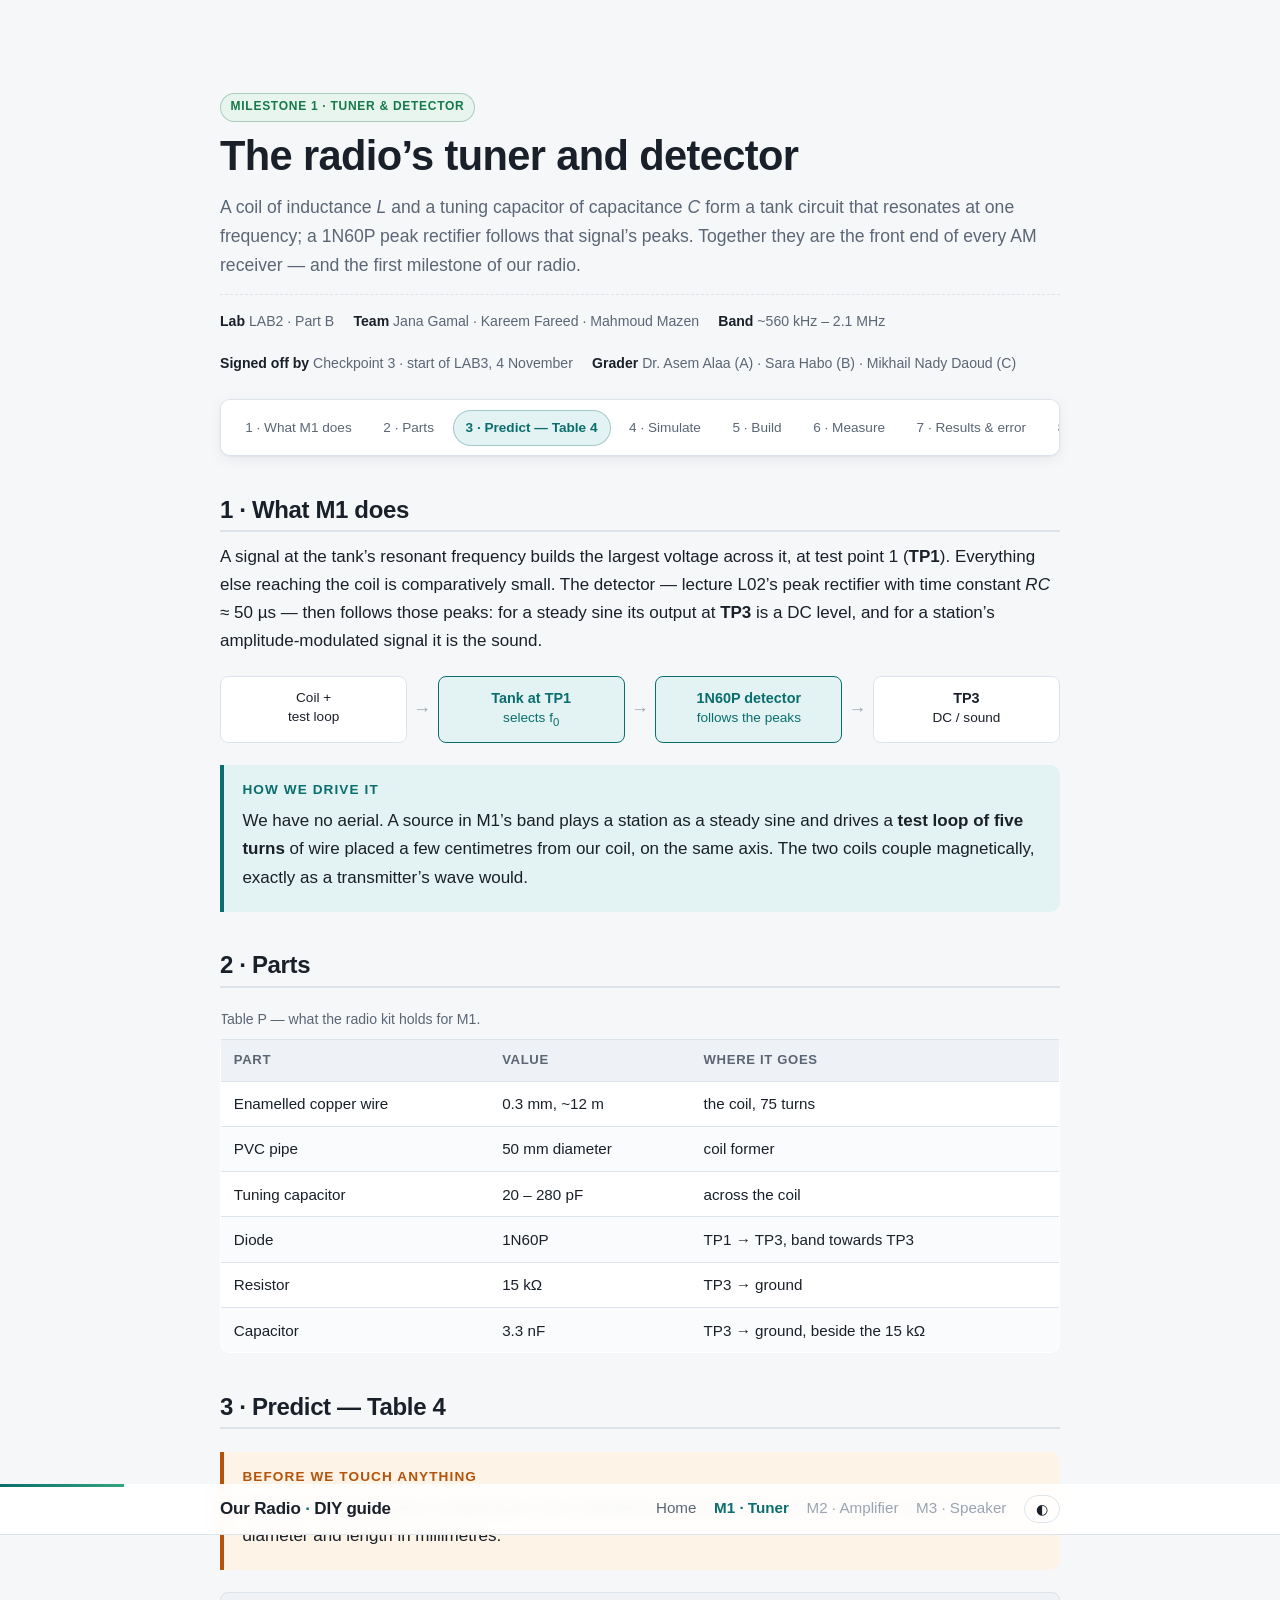
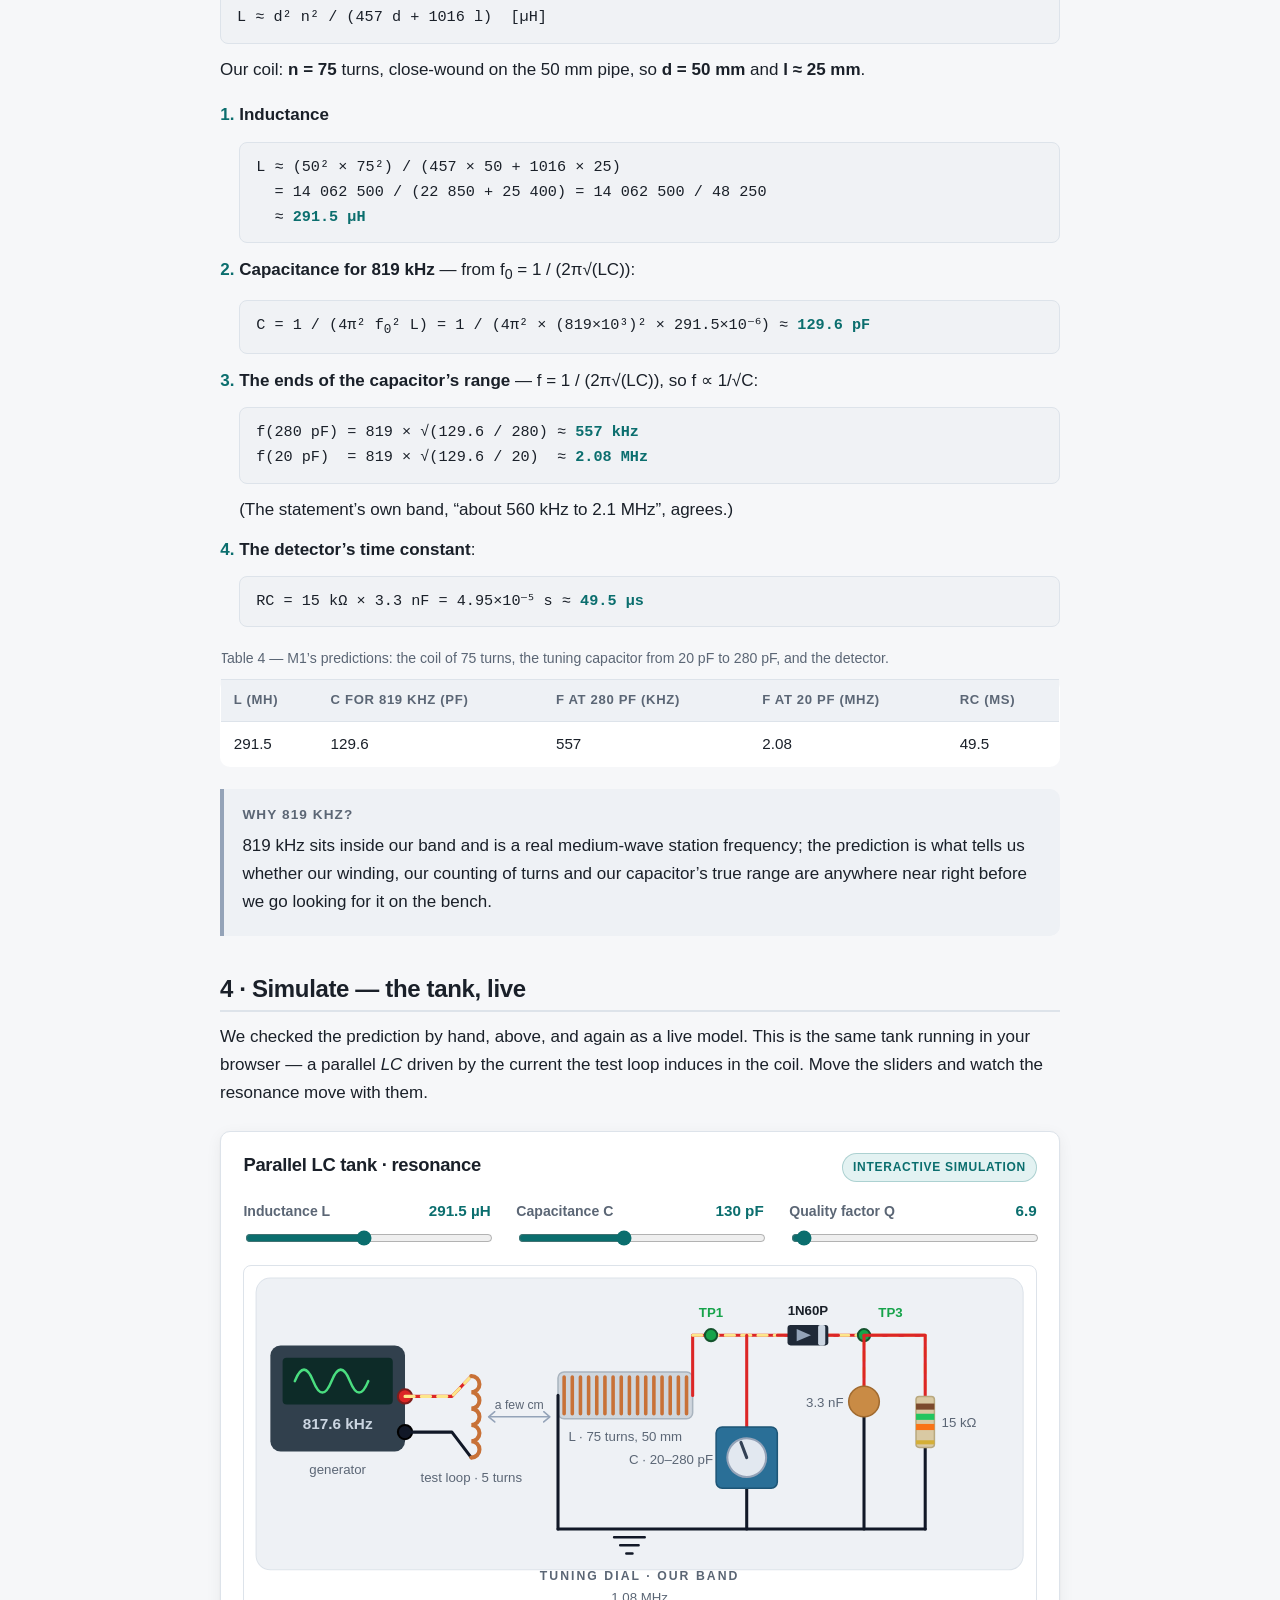
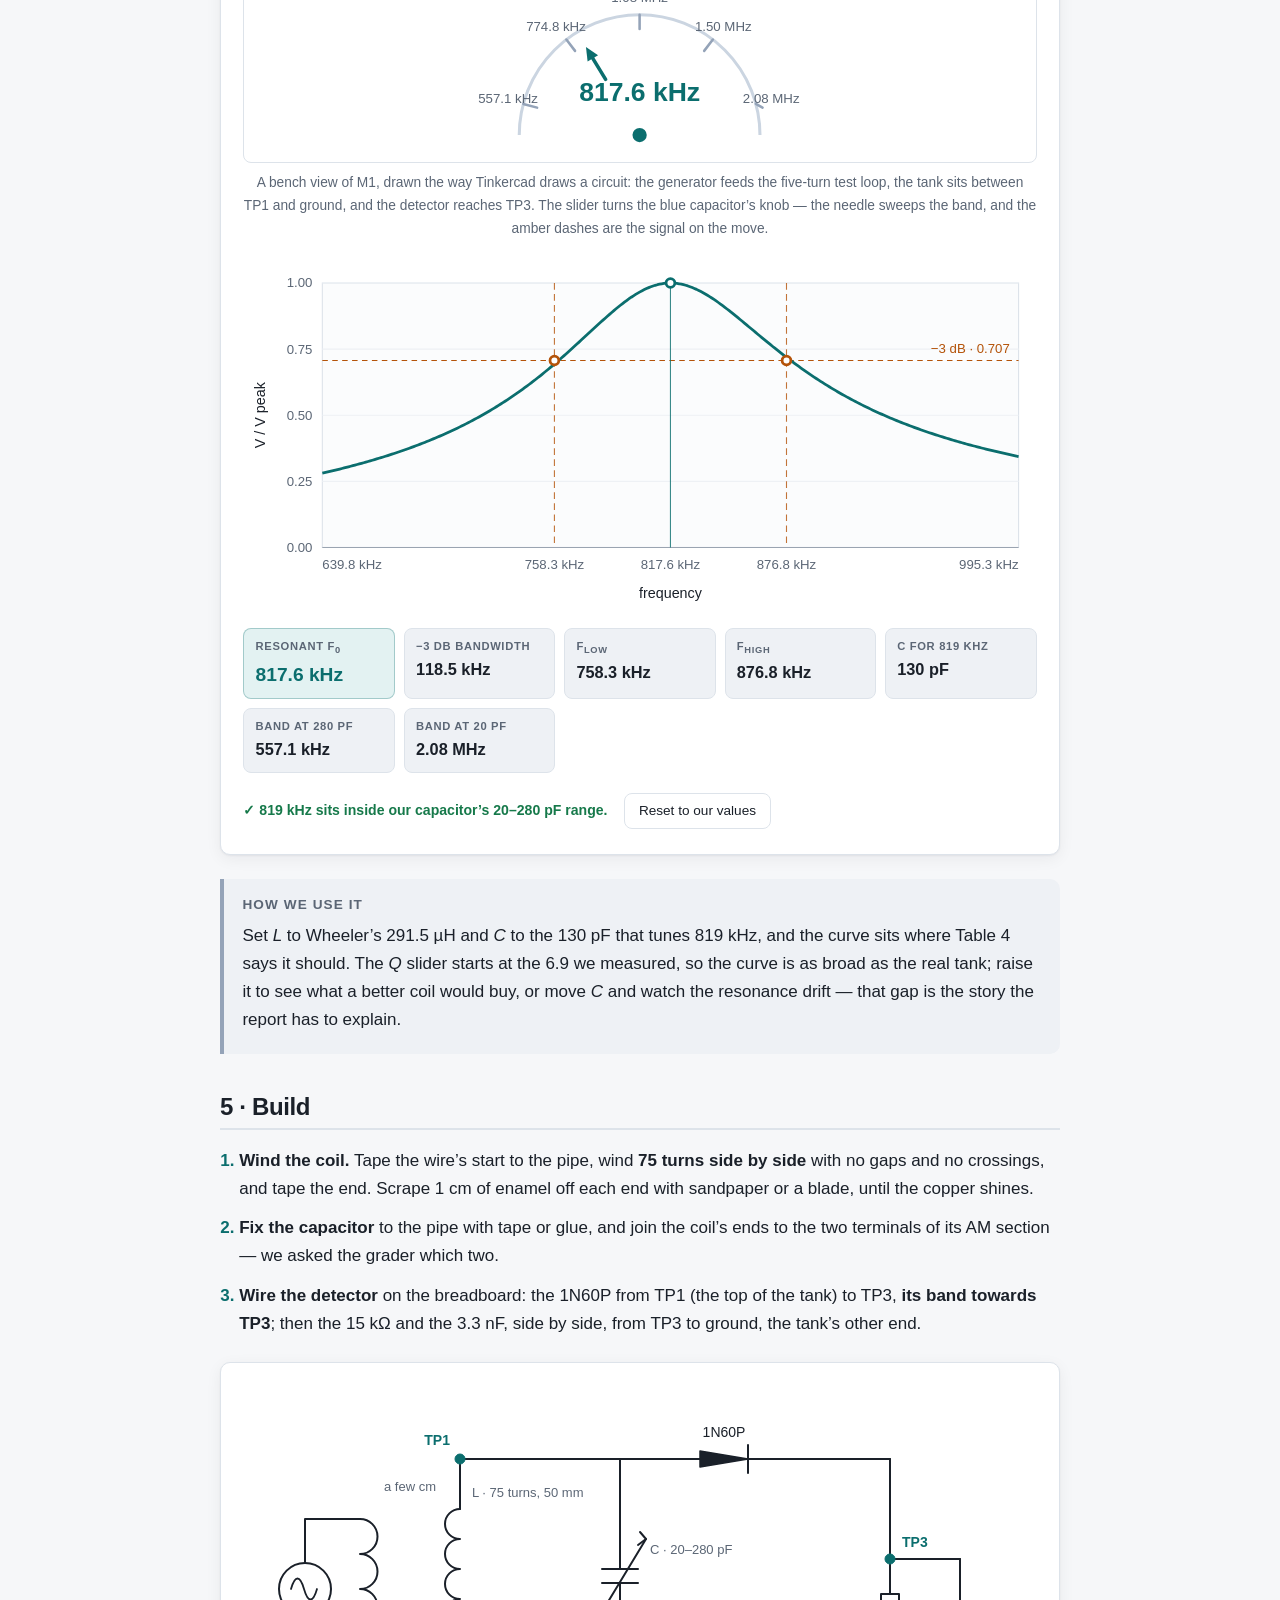
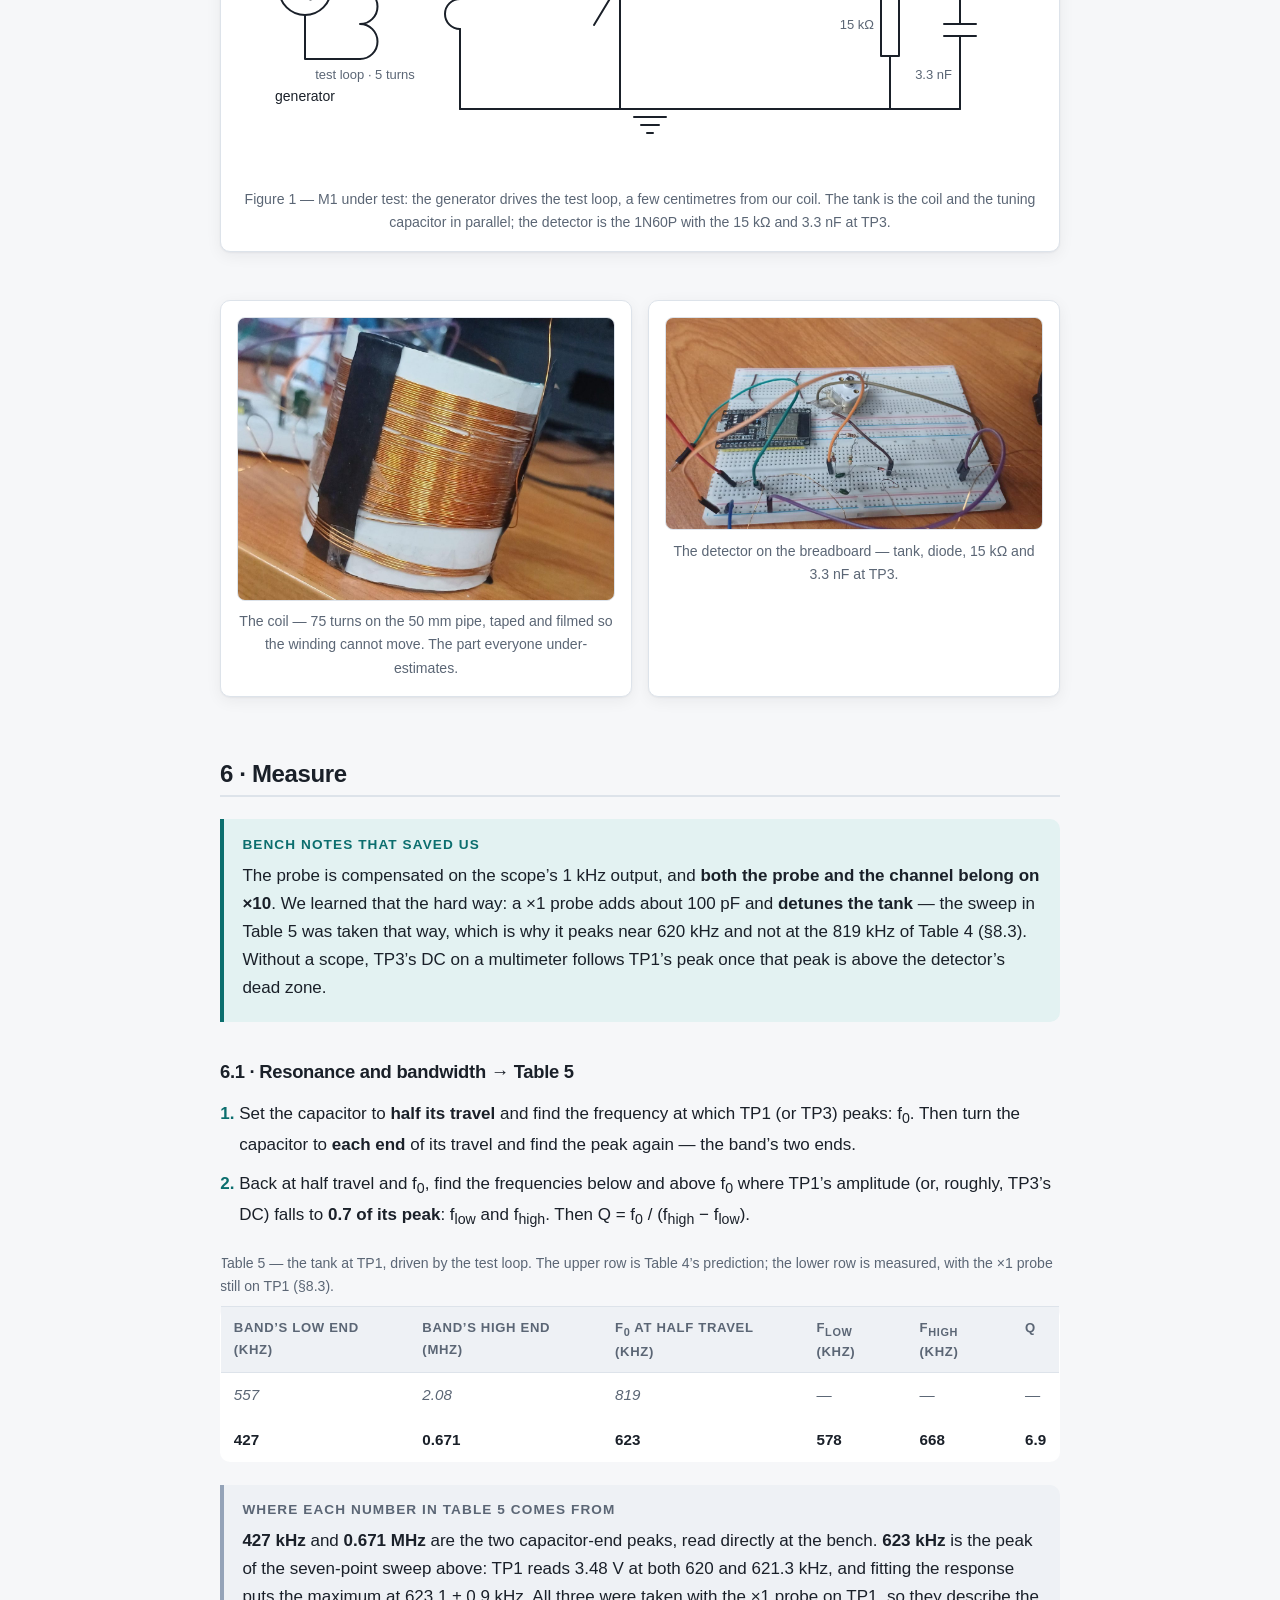
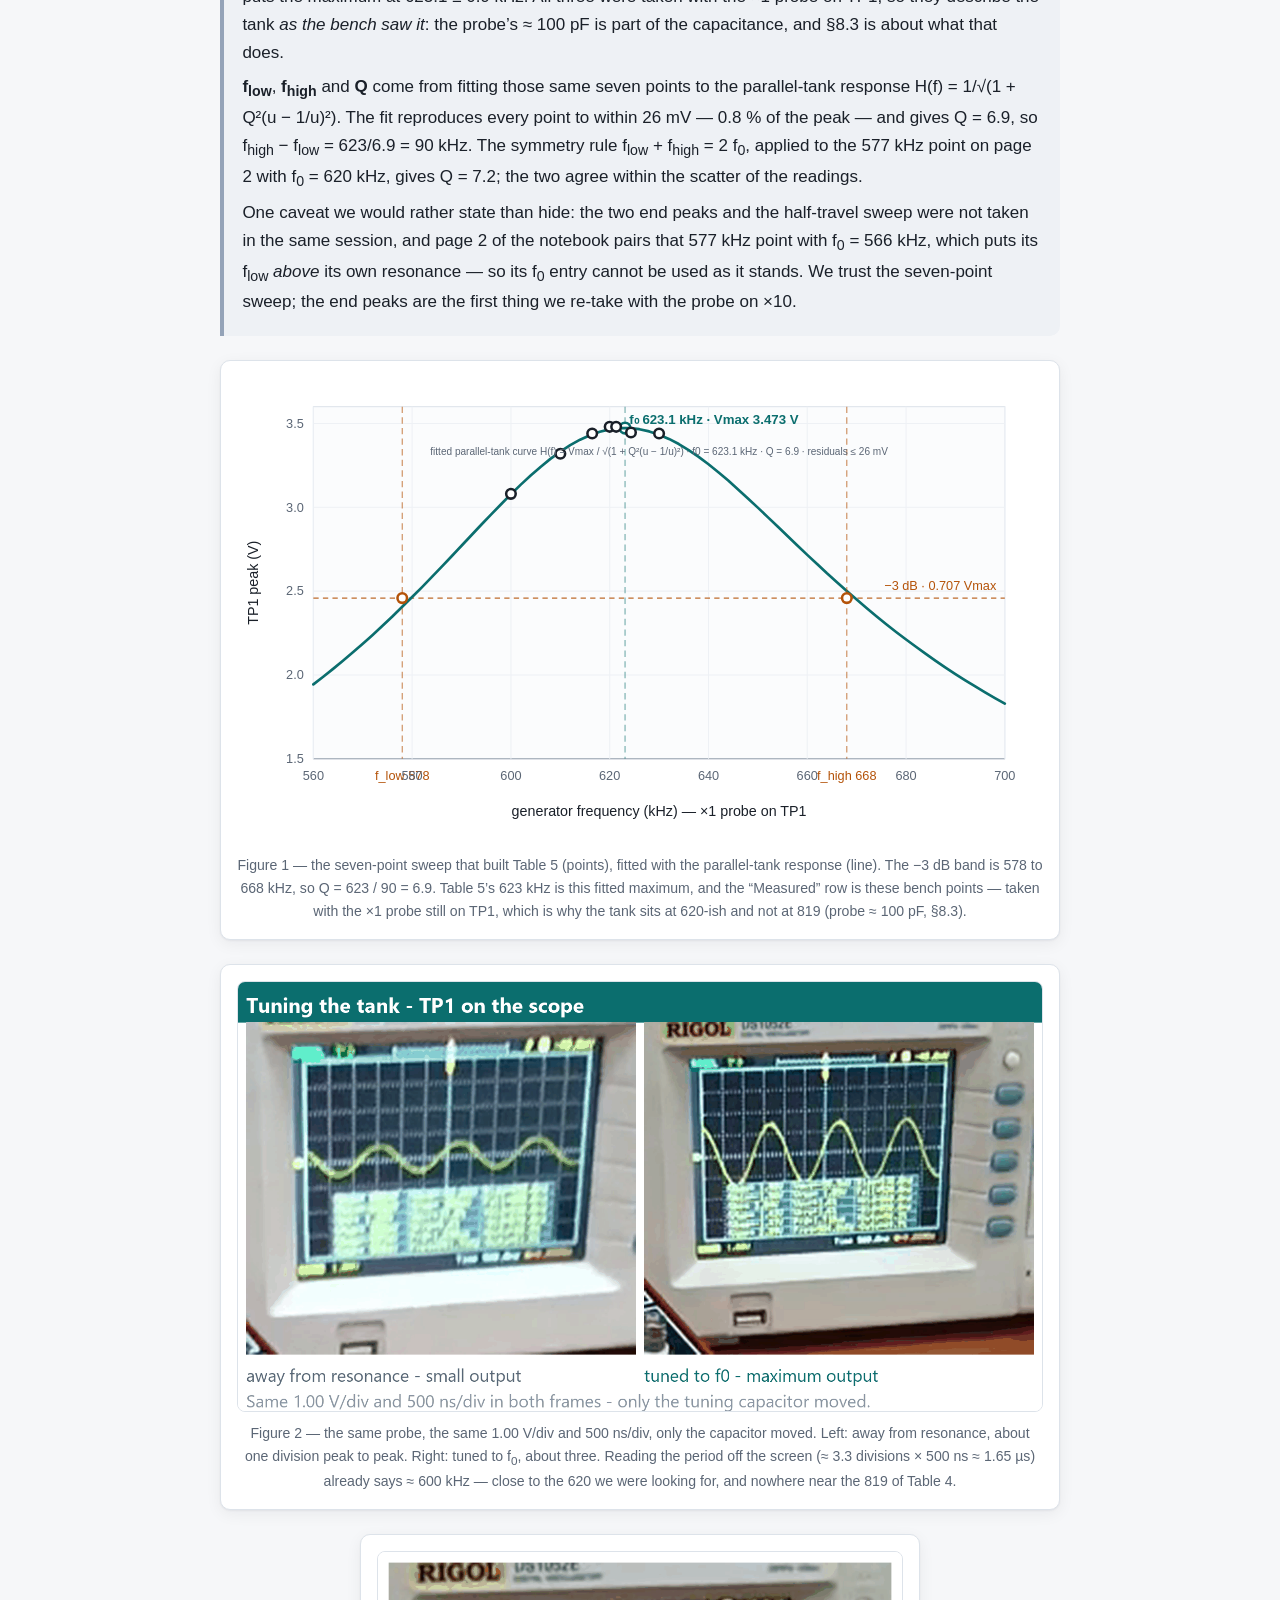
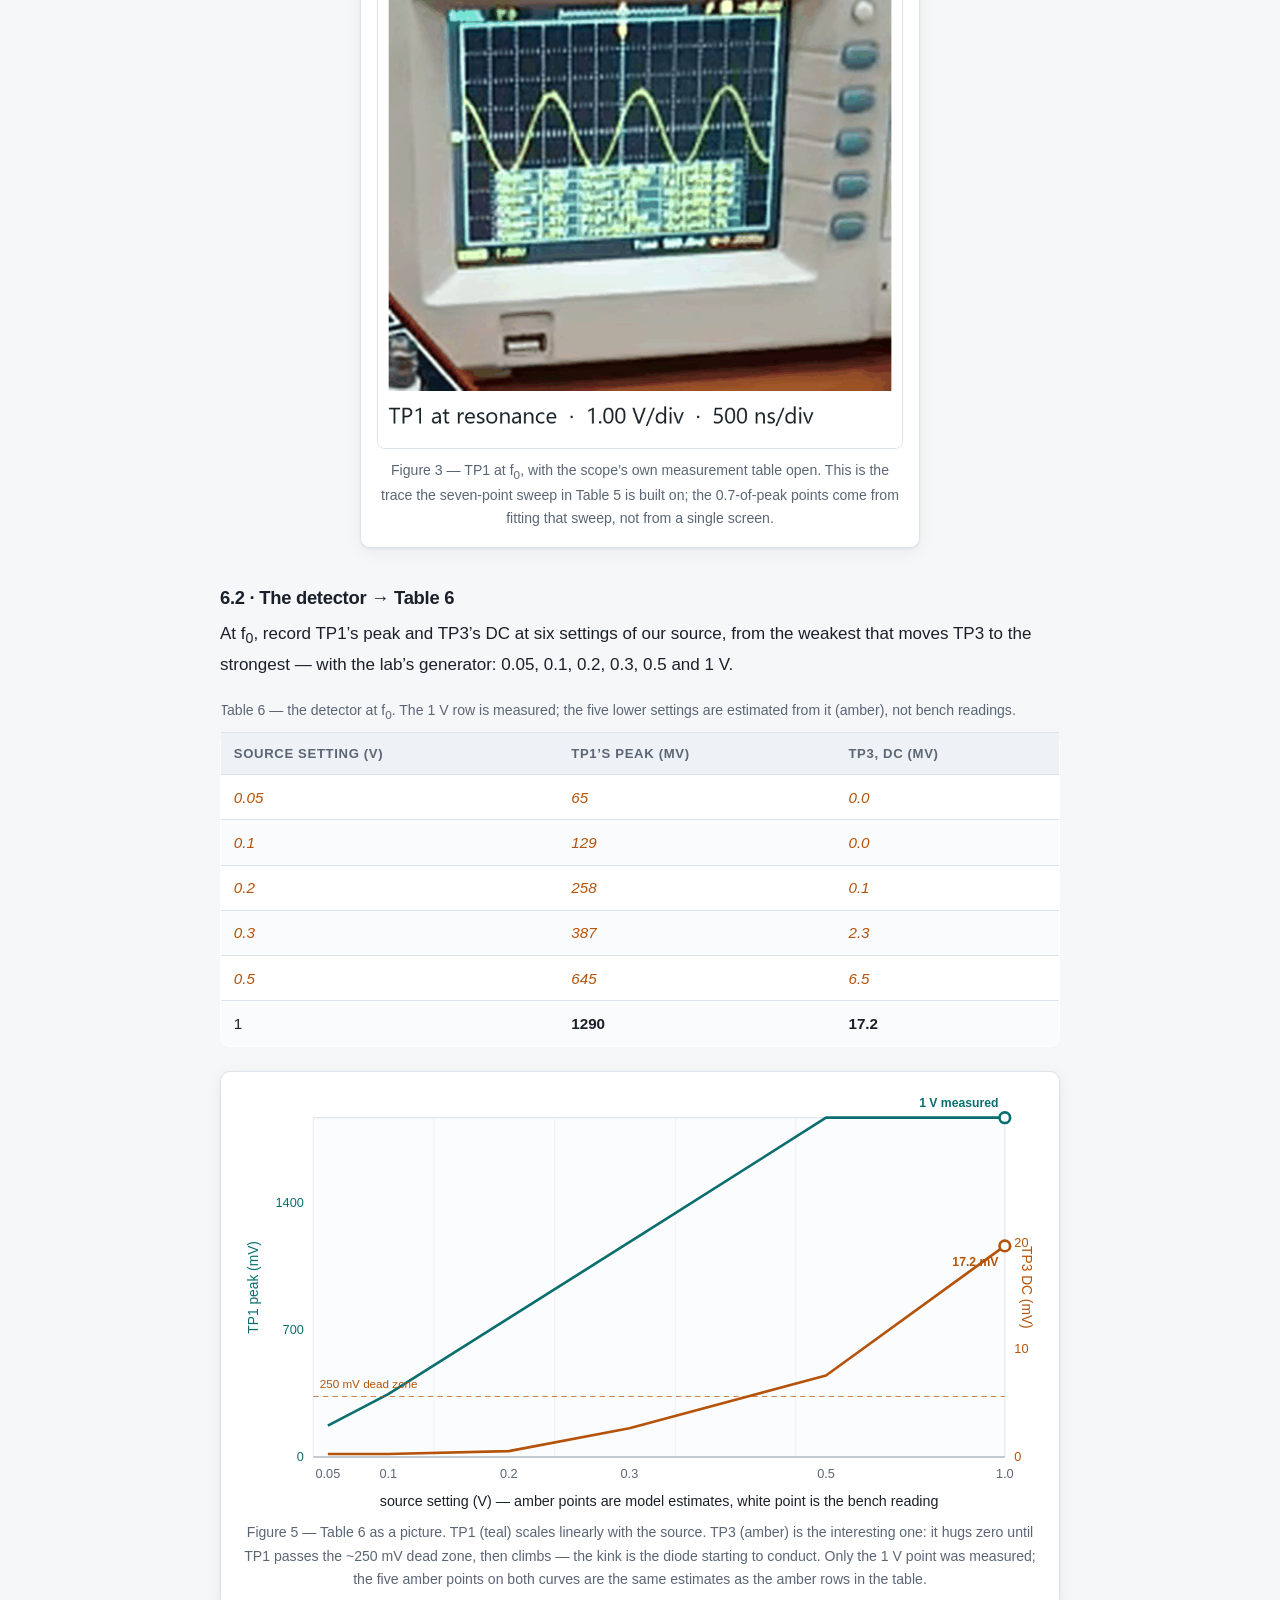
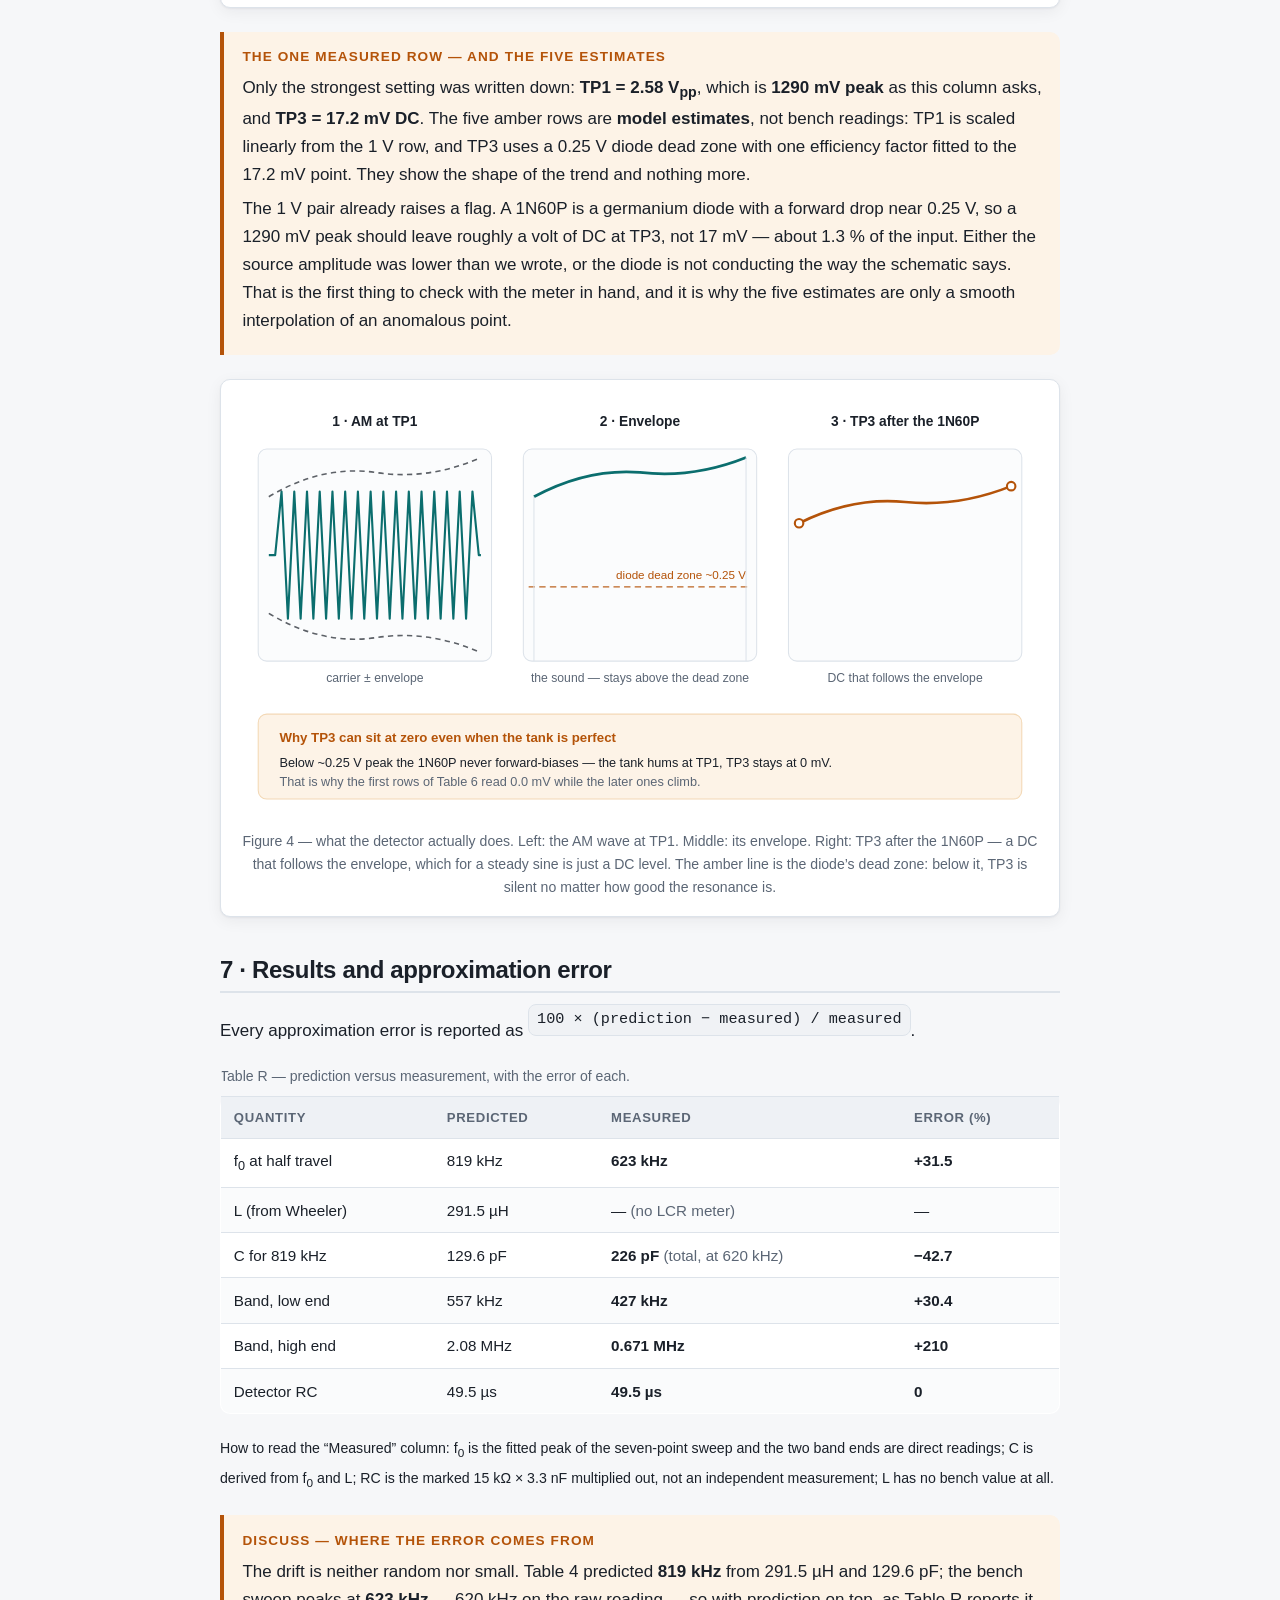
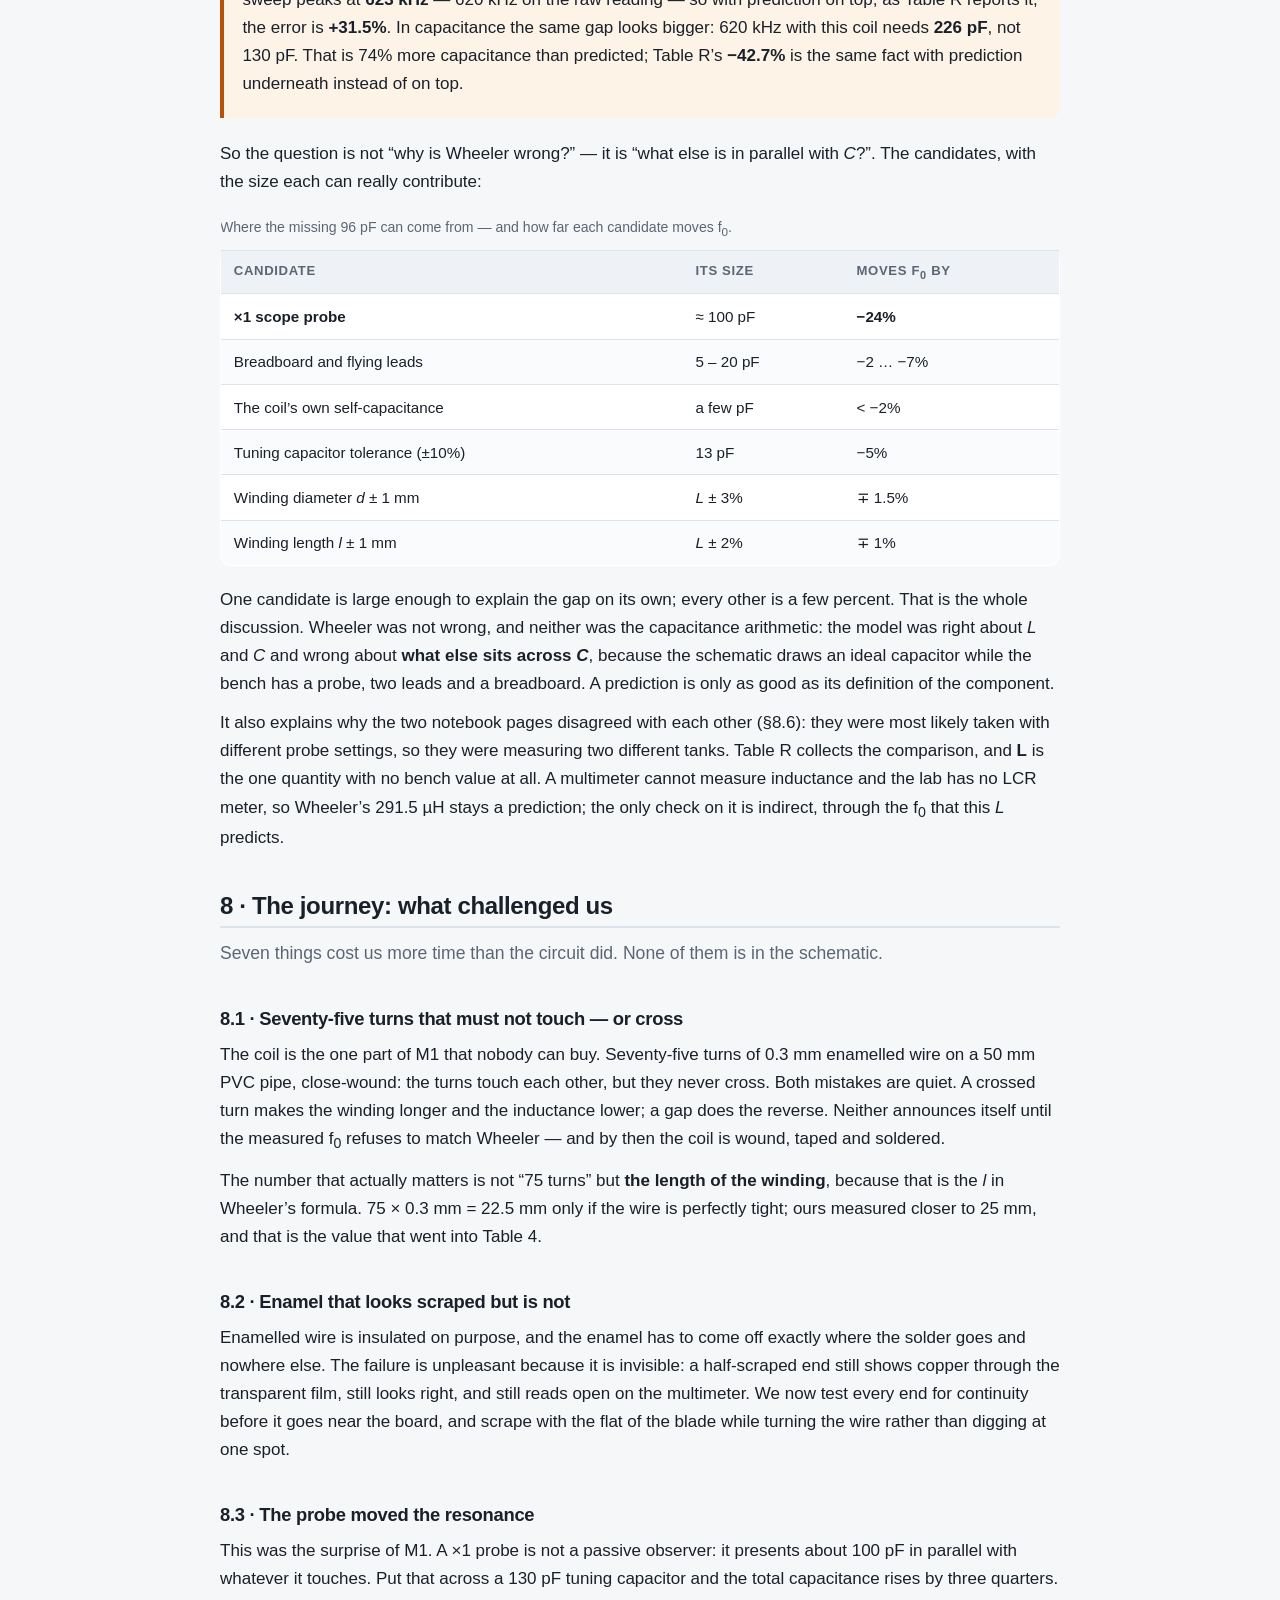
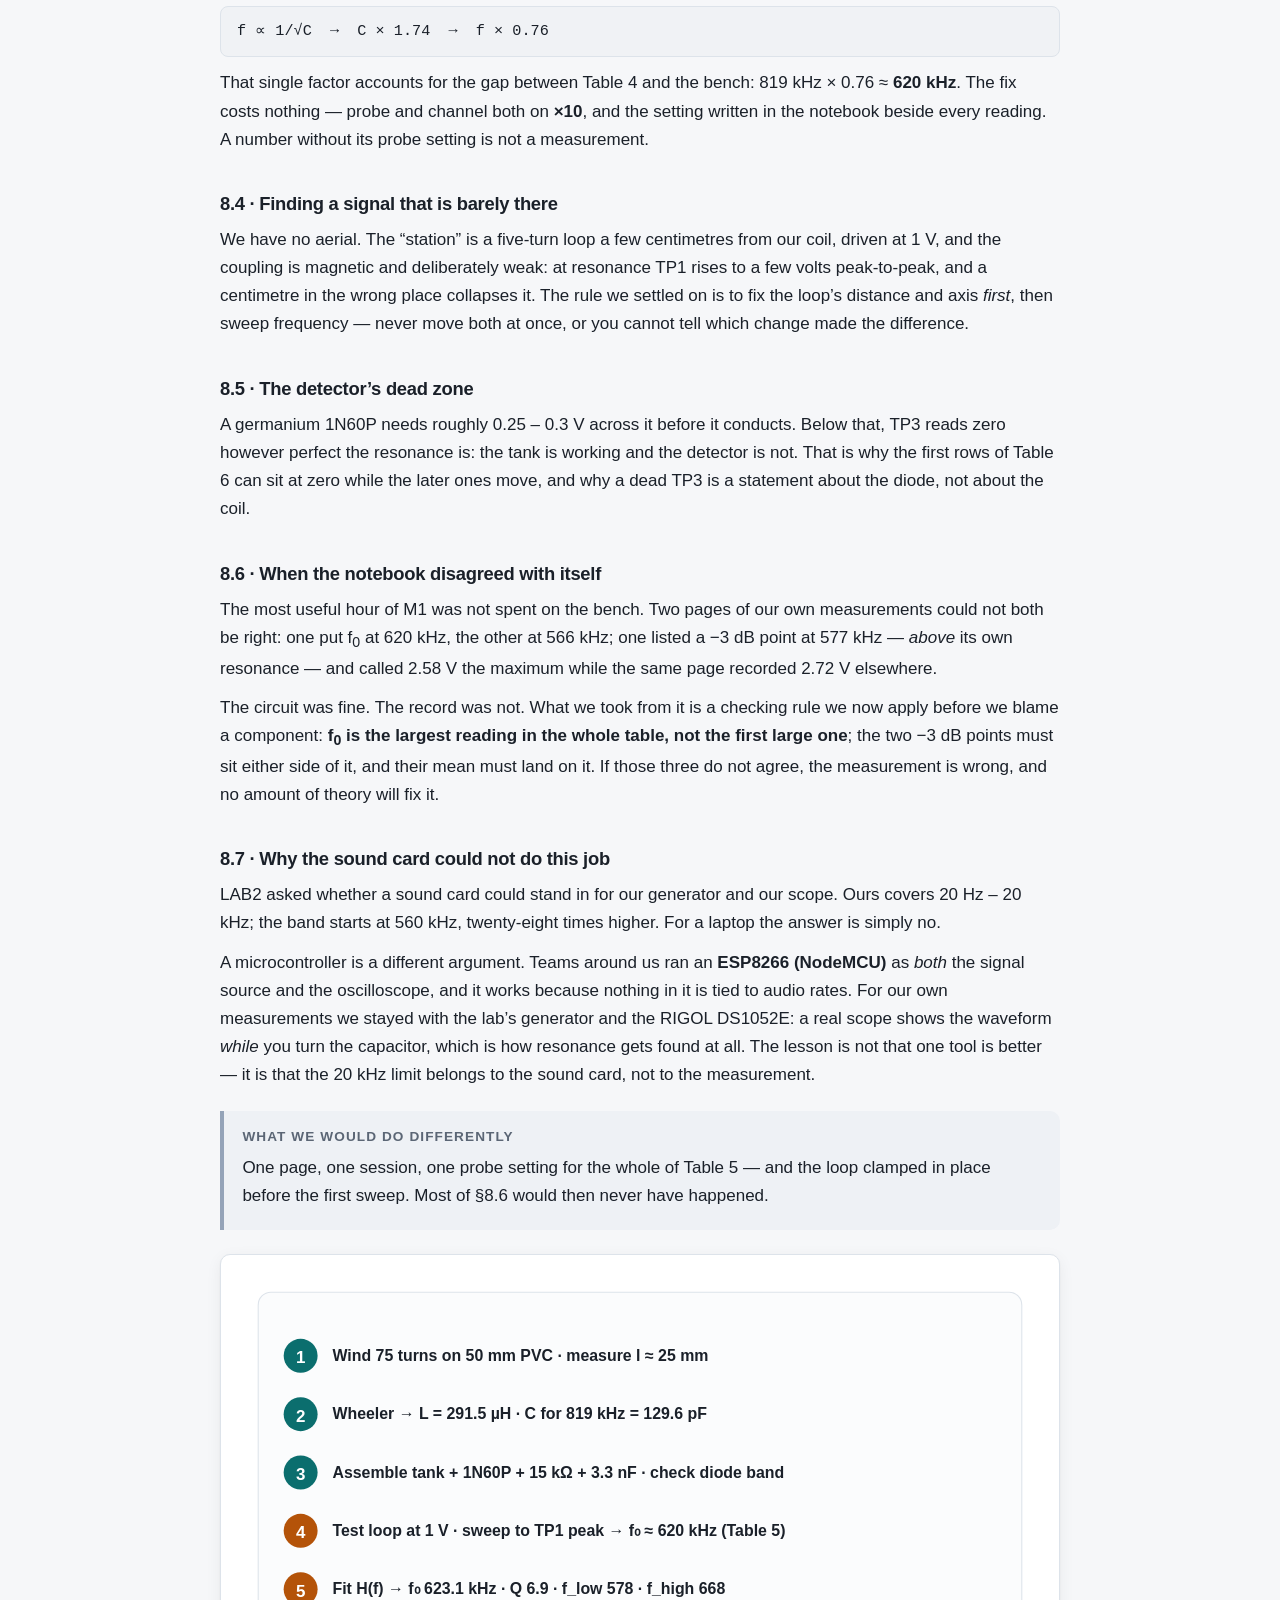
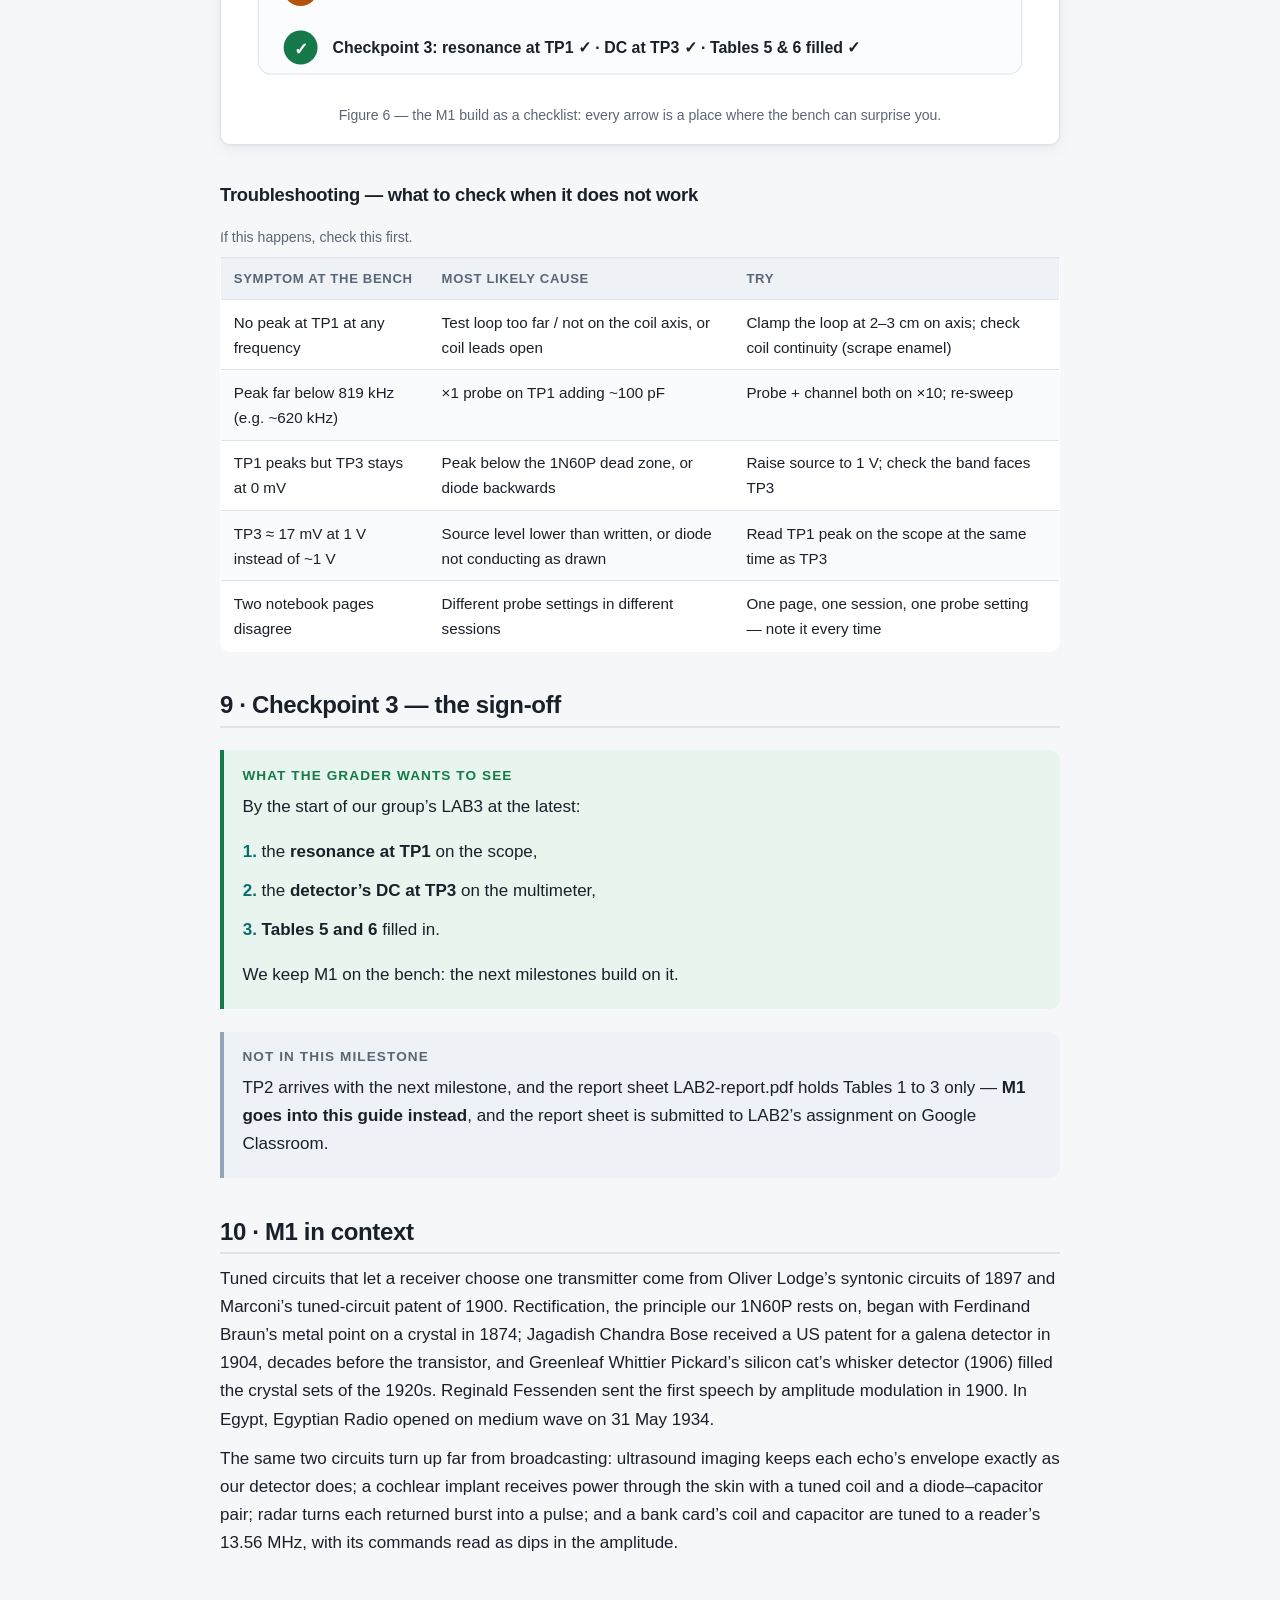
==== commit 0c7b1631: "Tier2: dark/light theme, mobile polish, print PDF, preloading" ====
--- a/m1.html
+++ b/m1.html
@@ -3,10 +3,16 @@
 <head>
 <meta charset="utf-8">
 <meta name="viewport" content="width=device-width, initial-scale=1">
-<title>M1 · The radio’s tuner and detector — Our Medium-Wave Radio</title>
+<meta name="color-scheme" content="light dark">
+<title>M1 · The radio's tuner and detector — Our Medium-Wave Radio</title>
 <meta name="description" content="Milestone 1 of our medium-wave AM radio: a 75-turn coil and a tuning capacitor pick one frequency, and a 1N60P peak rectifier detects it. Predictions, build steps, measurements and challenges.">
+<meta property="og:title" content="M1 · The radio's tuner and detector — Our Medium-Wave Radio">
+<meta property="og:description" content="Wheeler, a hand-wound 75-turn coil, f0 620 kHz instead of 819, Q 6.9, and the stray capacitance that explains it.">
+<meta property="og:type" content="article">
+<meta property="og:url" content="https://mahmoudmazen0.github.io/radio-guide/m1.html">
 <link rel="stylesheet" href="css/style.css">
 <link rel="icon" type="image/svg+xml" href="favicon.svg">
+<link rel="preload" as="style" href="css/style.css">
 </head>
 <body>
 
@@ -20,6 +26,7 @@
       <a href="m1.html" class="is-active">M1 · Tuner</a>
       <a href="#" class="is-disabled" title="Comes in LAB3">M2 · Amplifier</a>
       <a href="#" class="is-disabled" title="Later this term">M3 · Speaker</a>
+      <button type="button" class="theme-toggle" onclick="window.__toggleTheme&&window.__toggleTheme()" aria-label="Toggle theme">◐</button>
     </div>
   </div>
 </nav>
@@ -1047,5 +1054,6 @@
 
 <script src="js/sim.js" defer></script>
 <script src="js/toc.js" defer></script>
+<script src="js/theme.js" defer></script>
 </body>
 </html>
--- a/css/style.css
+++ b/css/style.css
@@ -4,6 +4,7 @@
    ============================================================ */
 
 :root {
+  color-scheme: light;
   /* palette */
   --bg: #f6f7f9;
   --surface: #ffffff;
@@ -24,6 +25,23 @@
   --radius: 10px;
   --shadow: 0 1px 2px rgba(16, 24, 40, 0.05), 0 4px 16px rgba(16, 24, 40, 0.06);
 }
+[data-theme="dark"] {
+  color-scheme: dark;
+  --bg: #0f141b;
+  --surface: #171e27;
+  --surface-2: #1f2935;
+  --text: #e6ebf2;
+  --muted: #9aa7b8;
+  --border: #2a3644;
+  --accent: #3dbfb8;
+  --accent-soft: #173a39;
+  --accent-2: #f0a04b;
+  --accent-2-soft: #3d2b17;
+  --good: #4ade80;
+  --good-soft: #173621;
+  --code-bg: #1f2935;
+  --shadow: 0 1px 2px rgba(0,0,0,0.4), 0 4px 16px rgba(0,0,0,0.4);
+}
 
 * { box-sizing: border-box; }
 
@@ -554,16 +572,43 @@
   .sig { animation: none; }
 }
 
-/* ---------- responsive ---------- */
+/* ---------- responsive (mobile-first refinements) ---------- */
 @media (max-width: 620px) {
-  body { font-size: 16px; }
-  .wrap { padding-top: 1.75rem; }
+  body { font-size: 16px; -webkit-text-size-adjust: 100%; }
+  .wrap { padding-top: 1.75rem; padding-inline: 1rem; }
   .hero { padding: 1.75rem 1.25rem; border-radius: 12px; }
+  .nav__inner { padding: 0.6rem 1rem; gap: 0.8rem; }
   .nav__links { gap: 0.8rem; font-size: 0.88rem; }
   .pipeline__arrow { display: none; }
   .toc { padding: 0.5rem 0.55rem; }
   .toc a { font-size: 0.82rem; padding: 0.3rem 0.65rem; }
-}
+  .grid--2 { grid-template-columns: 1fr; }
+  .table-wrap { -webkit-overflow-scrolling: touch; }
+  .sim__controls { grid-template-columns: 1fr; }
+  .sim__readout { grid-template-columns: repeat(2, 1fr); }
+  figure img { border-radius: 8px; }
+}
+@media (min-width: 621px) and (max-width: 760px) {
+  .sim__controls { grid-template-columns: repeat(2, 1fr); }
+}
+
+/* ---------- theme toggle ---------- */
+.theme-toggle {
+  background: transparent;
+  border: 1px solid var(--border);
+  border-radius: 999px;
+  width: 36px; height: 28px;
+  cursor: pointer;
+  display: grid; place-items: center;
+  font-size: 14px;
+  color: var(--text);
+  flex: 0 0 auto;
+}
+.theme-toggle:hover { border-color: var(--accent); color: var(--accent); }
+[data-theme="dark"] .nav { background: rgba(23,30,39,0.92); }
+[data-theme="dark"] tbody tr:nth-child(even) { background: #1a232f; }
+[data-theme="dark"] figure img { border-color: var(--border); }
+[data-theme="dark"] .hero { background: linear-gradient(135deg, #0a2e3a 0%, #0b3d3a 55%, #144e4a 100%); }
 
 /* ---------- reduced motion ---------- */
 @media (prefers-reduced-motion: reduce) {
@@ -573,10 +618,16 @@
 /* ---------- smooth anchor offset (sticky nav) ---------- */
 h2[id] { scroll-margin-top: 70px; }
 
-/* ---------- print ---------- */
+/* ---------- print (proper PDF output) ---------- */
 @media print {
-  .nav, .footer, .toc, .progress { display: none; }
-  body { background: #fff; font-size: 11pt; }
-  .card, figure, table { box-shadow: none; }
-  a { color: #000; }
-}
+  .nav, .footer, .toc, .progress, .theme-toggle { display: none !important; }
+  body { background: #fff !important; color: #111; font-size: 11pt; }
+  .wrap { max-width: none; padding: 0; }
+  .hero { background: #fff; color: #111; border: 1px solid #ccc; box-shadow: none; }
+  .hero h1, .hero p { color: #111; }
+  .card, figure, table, .sim { box-shadow: none; break-inside: avoid; }
+  a { color: #000; text-decoration: none; }
+  a[href]::after { content: " (" attr(href) ")"; font-size: 0.85em; color: #555; }
+  .milestone { border-color: #ccc; }
+  h2 { break-after: avoid; }
+}
--- a/css/style.css
+++ b/css/style.css
@@ -4,6 +4,7 @@
    ============================================================ */
 
 :root {
+  color-scheme: light;
   /* palette */
   --bg: #f6f7f9;
   --surface: #ffffff;
@@ -24,6 +25,23 @@
   --radius: 10px;
   --shadow: 0 1px 2px rgba(16, 24, 40, 0.05), 0 4px 16px rgba(16, 24, 40, 0.06);
 }
+[data-theme="dark"] {
+  color-scheme: dark;
+  --bg: #0f141b;
+  --surface: #171e27;
+  --surface-2: #1f2935;
+  --text: #e6ebf2;
+  --muted: #9aa7b8;
+  --border: #2a3644;
+  --accent: #3dbfb8;
+  --accent-soft: #173a39;
+  --accent-2: #f0a04b;
+  --accent-2-soft: #3d2b17;
+  --good: #4ade80;
+  --good-soft: #173621;
+  --code-bg: #1f2935;
+  --shadow: 0 1px 2px rgba(0,0,0,0.4), 0 4px 16px rgba(0,0,0,0.4);
+}
 
 * { box-sizing: border-box; }
 
@@ -554,16 +572,43 @@
   .sig { animation: none; }
 }
 
-/* ---------- responsive ---------- */
+/* ---------- responsive (mobile-first refinements) ---------- */
 @media (max-width: 620px) {
-  body { font-size: 16px; }
-  .wrap { padding-top: 1.75rem; }
+  body { font-size: 16px; -webkit-text-size-adjust: 100%; }
+  .wrap { padding-top: 1.75rem; padding-inline: 1rem; }
   .hero { padding: 1.75rem 1.25rem; border-radius: 12px; }
+  .nav__inner { padding: 0.6rem 1rem; gap: 0.8rem; }
   .nav__links { gap: 0.8rem; font-size: 0.88rem; }
   .pipeline__arrow { display: none; }
   .toc { padding: 0.5rem 0.55rem; }
   .toc a { font-size: 0.82rem; padding: 0.3rem 0.65rem; }
-}
+  .grid--2 { grid-template-columns: 1fr; }
+  .table-wrap { -webkit-overflow-scrolling: touch; }
+  .sim__controls { grid-template-columns: 1fr; }
+  .sim__readout { grid-template-columns: repeat(2, 1fr); }
+  figure img { border-radius: 8px; }
+}
+@media (min-width: 621px) and (max-width: 760px) {
+  .sim__controls { grid-template-columns: repeat(2, 1fr); }
+}
+
+/* ---------- theme toggle ---------- */
+.theme-toggle {
+  background: transparent;
+  border: 1px solid var(--border);
+  border-radius: 999px;
+  width: 36px; height: 28px;
+  cursor: pointer;
+  display: grid; place-items: center;
+  font-size: 14px;
+  color: var(--text);
+  flex: 0 0 auto;
+}
+.theme-toggle:hover { border-color: var(--accent); color: var(--accent); }
+[data-theme="dark"] .nav { background: rgba(23,30,39,0.92); }
+[data-theme="dark"] tbody tr:nth-child(even) { background: #1a232f; }
+[data-theme="dark"] figure img { border-color: var(--border); }
+[data-theme="dark"] .hero { background: linear-gradient(135deg, #0a2e3a 0%, #0b3d3a 55%, #144e4a 100%); }
 
 /* ---------- reduced motion ---------- */
 @media (prefers-reduced-motion: reduce) {
@@ -573,10 +618,16 @@
 /* ---------- smooth anchor offset (sticky nav) ---------- */
 h2[id] { scroll-margin-top: 70px; }
 
-/* ---------- print ---------- */
+/* ---------- print (proper PDF output) ---------- */
 @media print {
-  .nav, .footer, .toc, .progress { display: none; }
-  body { background: #fff; font-size: 11pt; }
-  .card, figure, table { box-shadow: none; }
-  a { color: #000; }
-}
+  .nav, .footer, .toc, .progress, .theme-toggle { display: none !important; }
+  body { background: #fff !important; color: #111; font-size: 11pt; }
+  .wrap { max-width: none; padding: 0; }
+  .hero { background: #fff; color: #111; border: 1px solid #ccc; box-shadow: none; }
+  .hero h1, .hero p { color: #111; }
+  .card, figure, table, .sim { box-shadow: none; break-inside: avoid; }
+  a { color: #000; text-decoration: none; }
+  a[href]::after { content: " (" attr(href) ")"; font-size: 0.85em; color: #555; }
+  .milestone { border-color: #ccc; }
+  h2 { break-after: avoid; }
+}
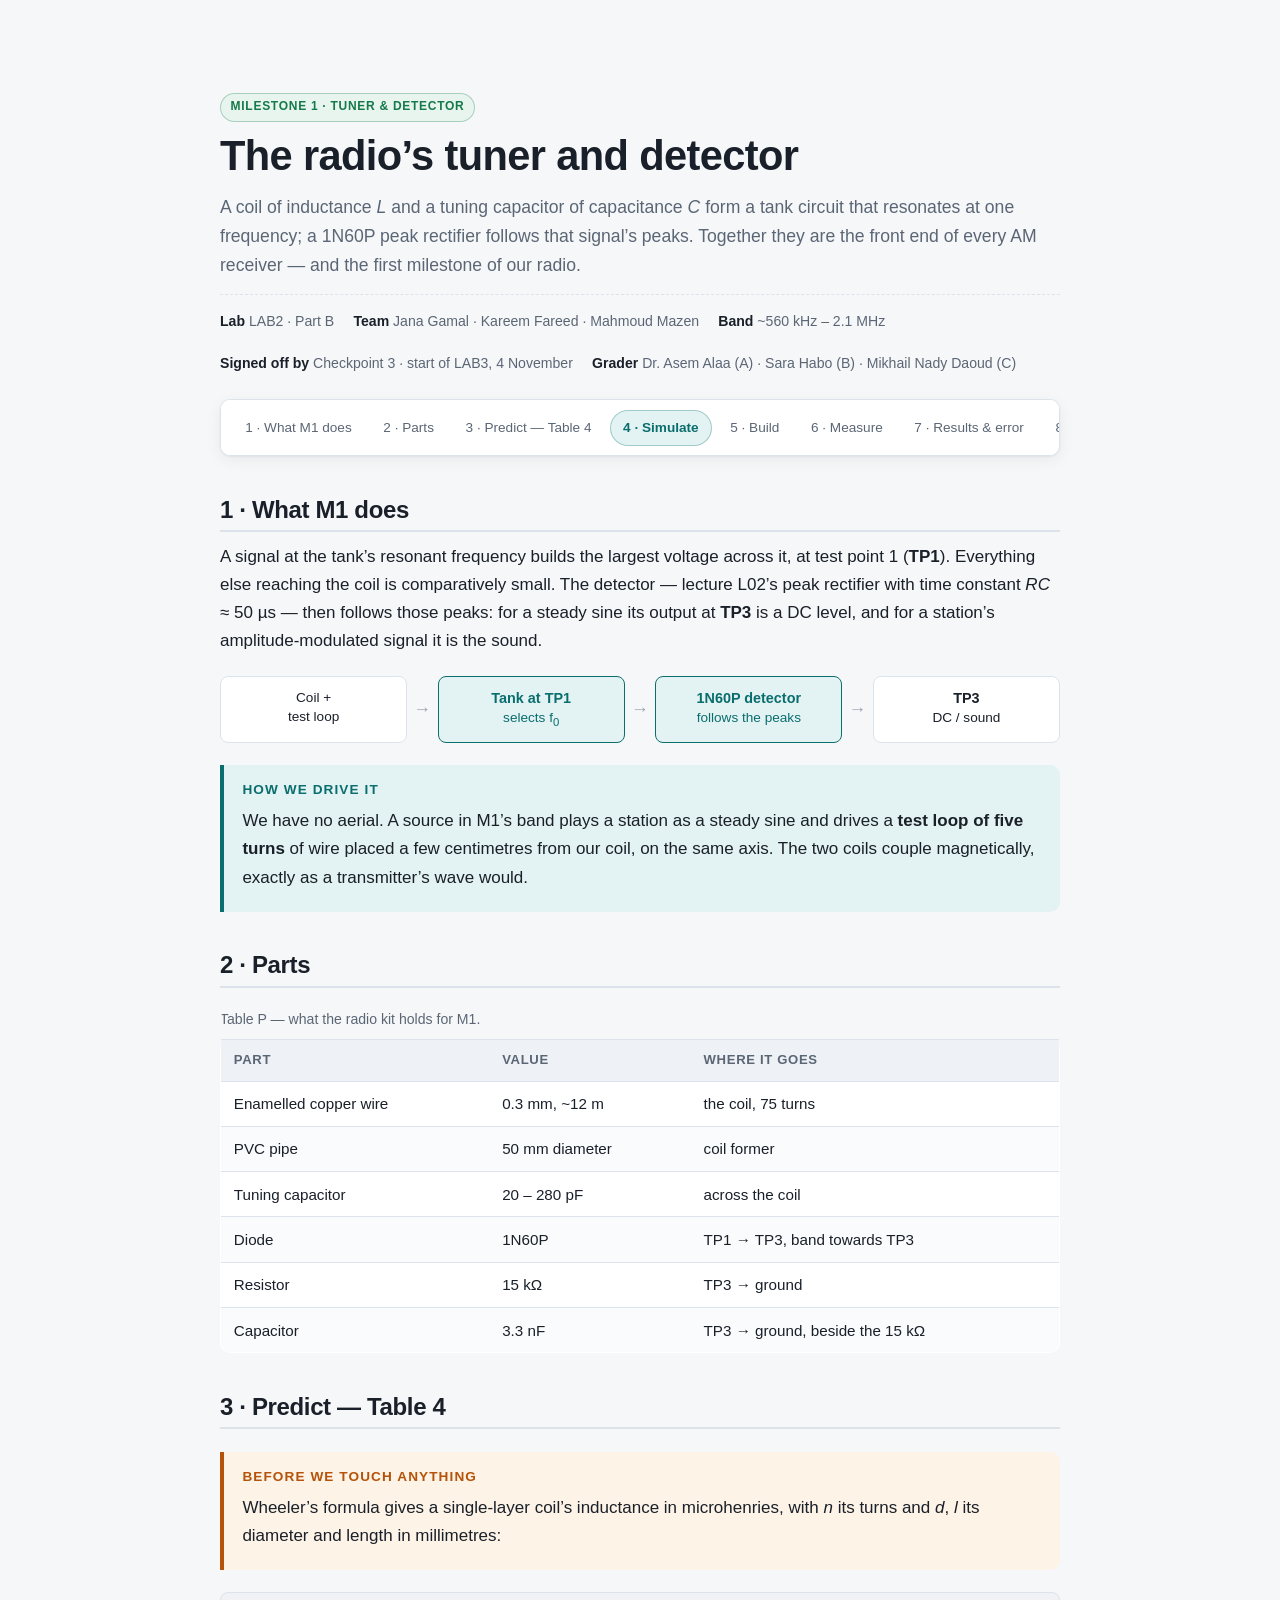
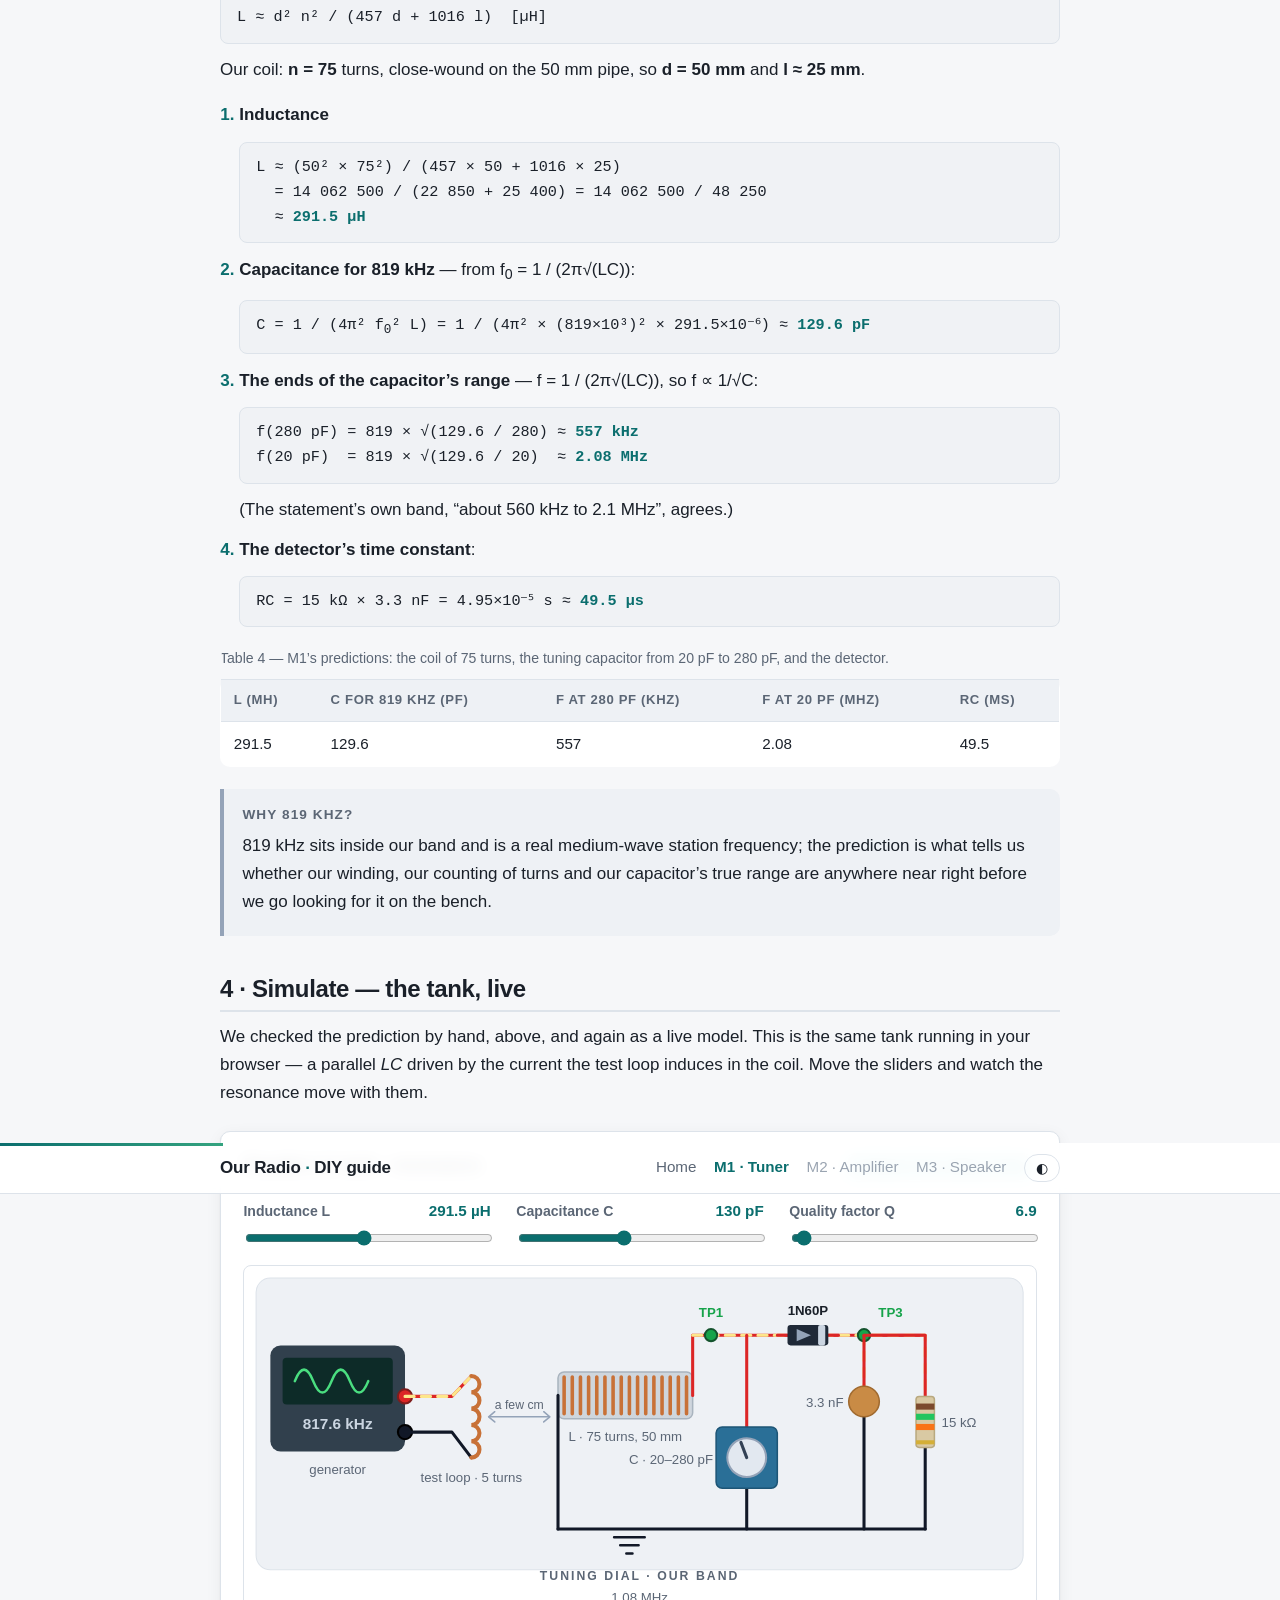
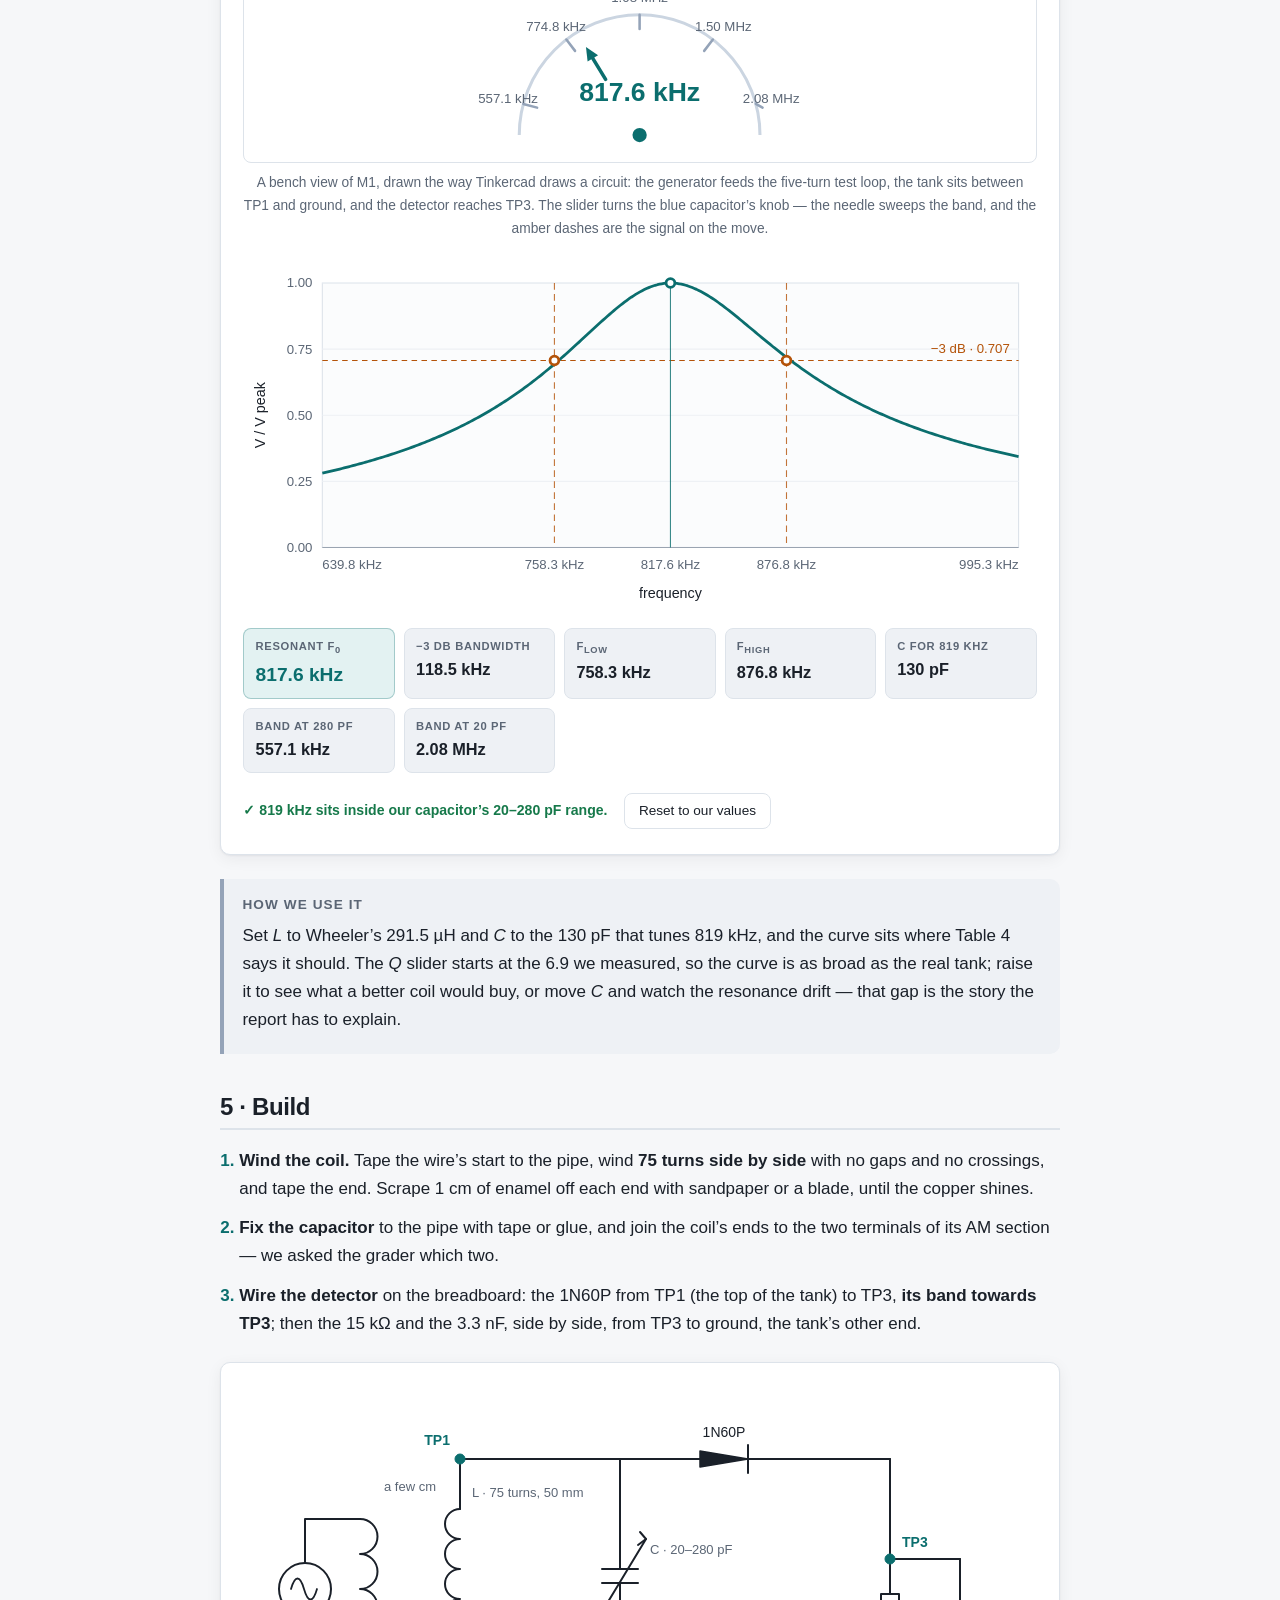
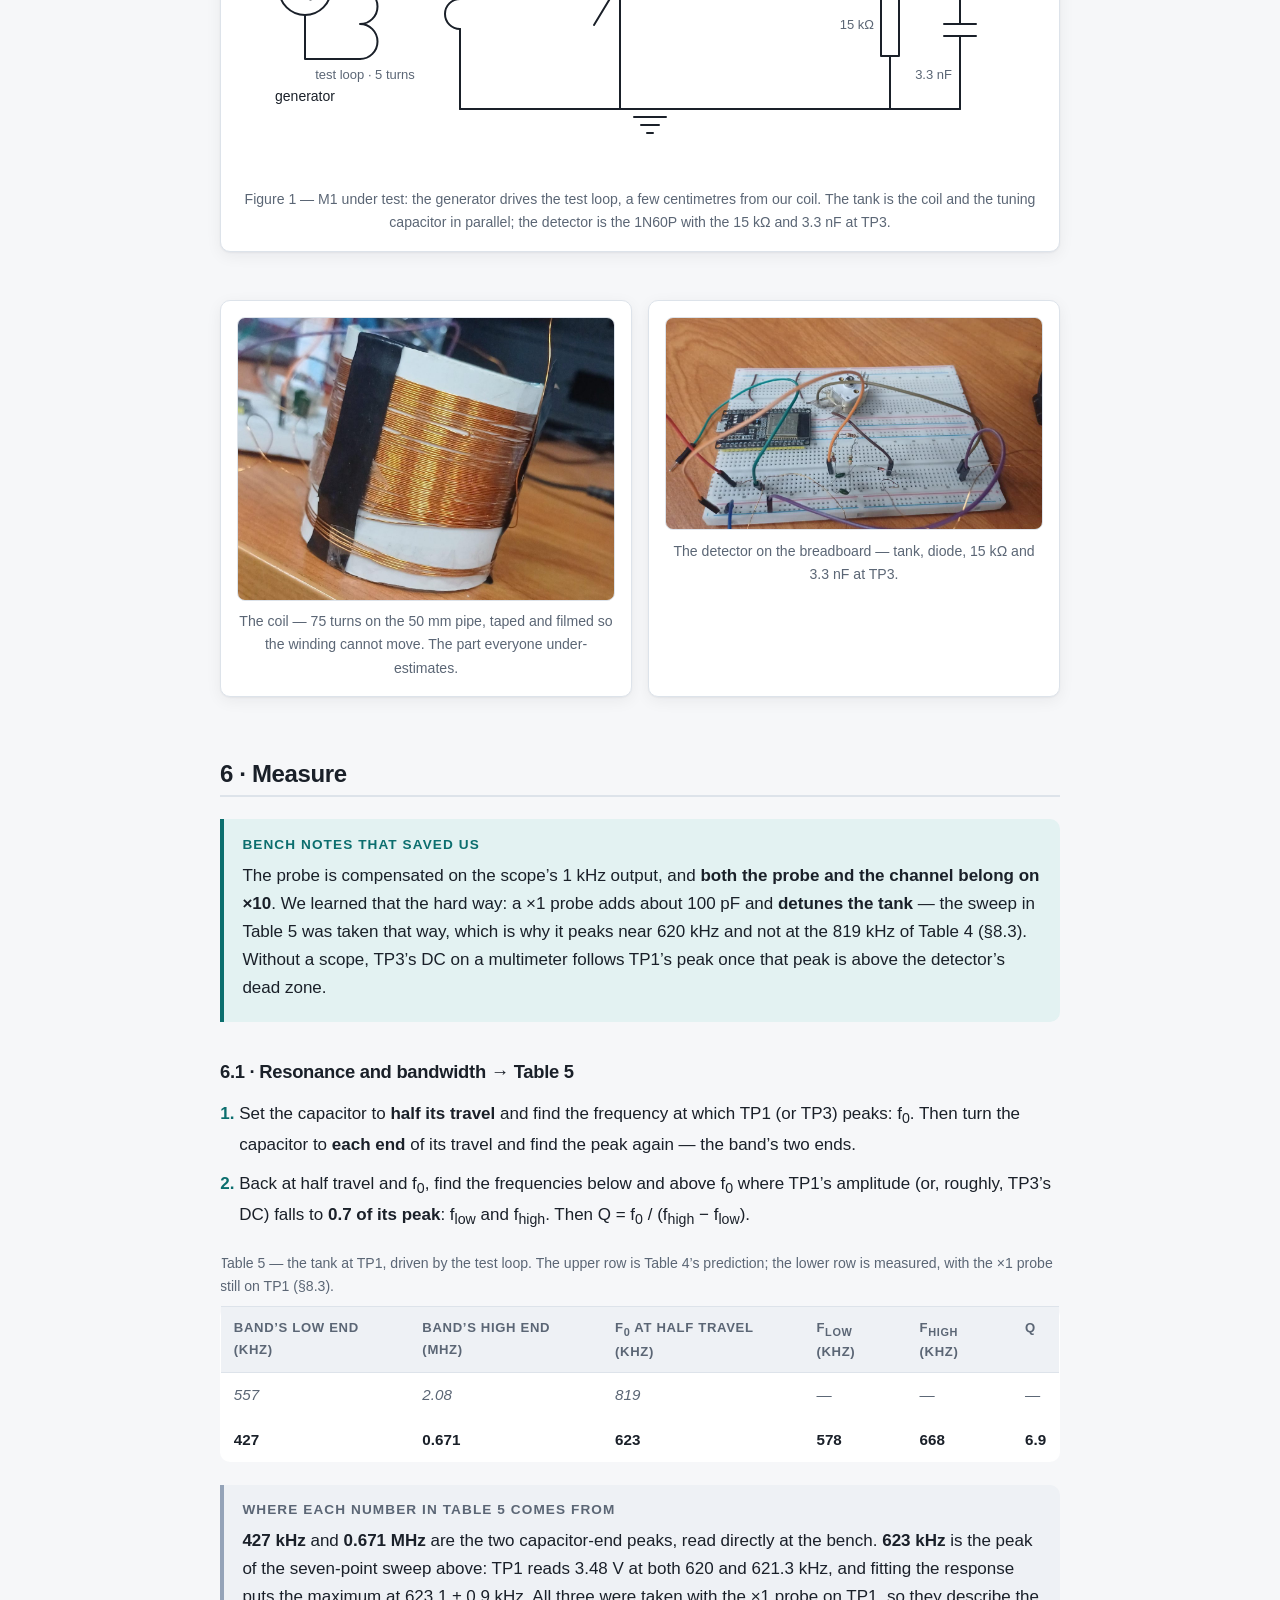
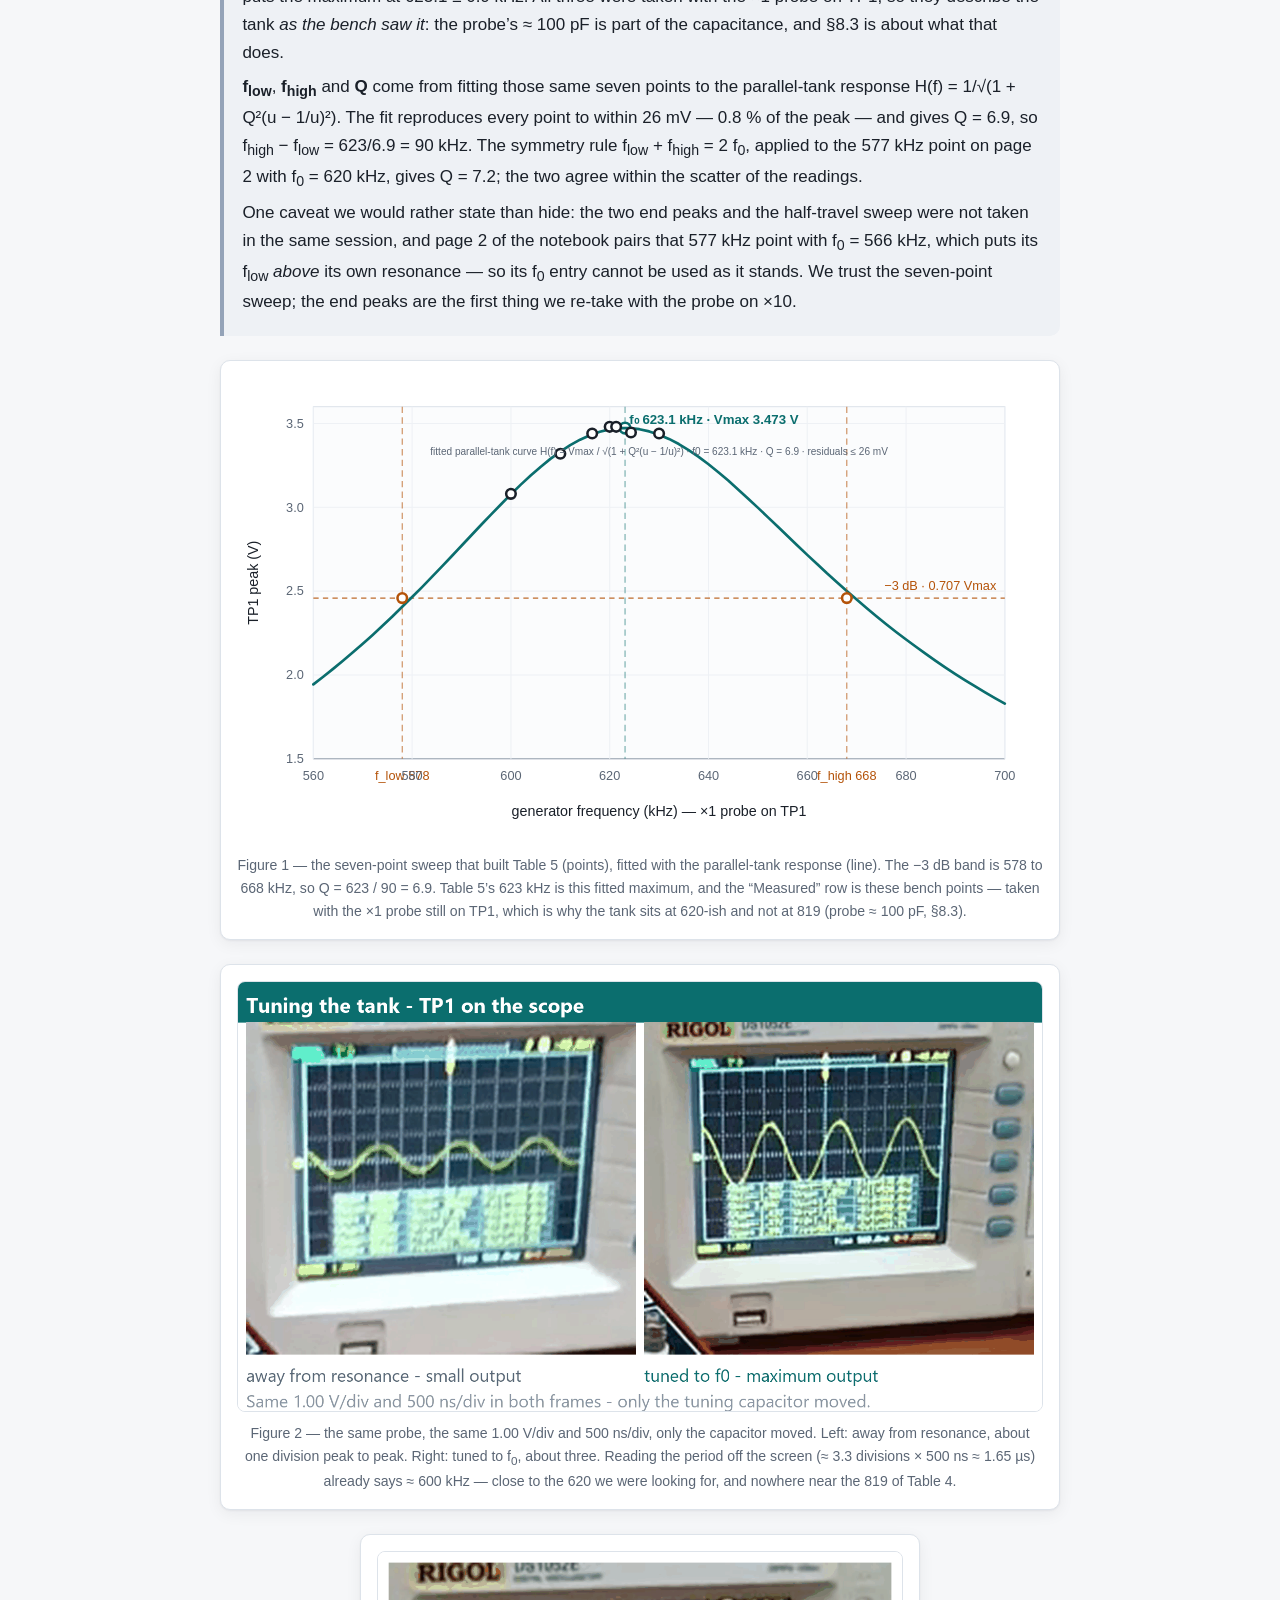
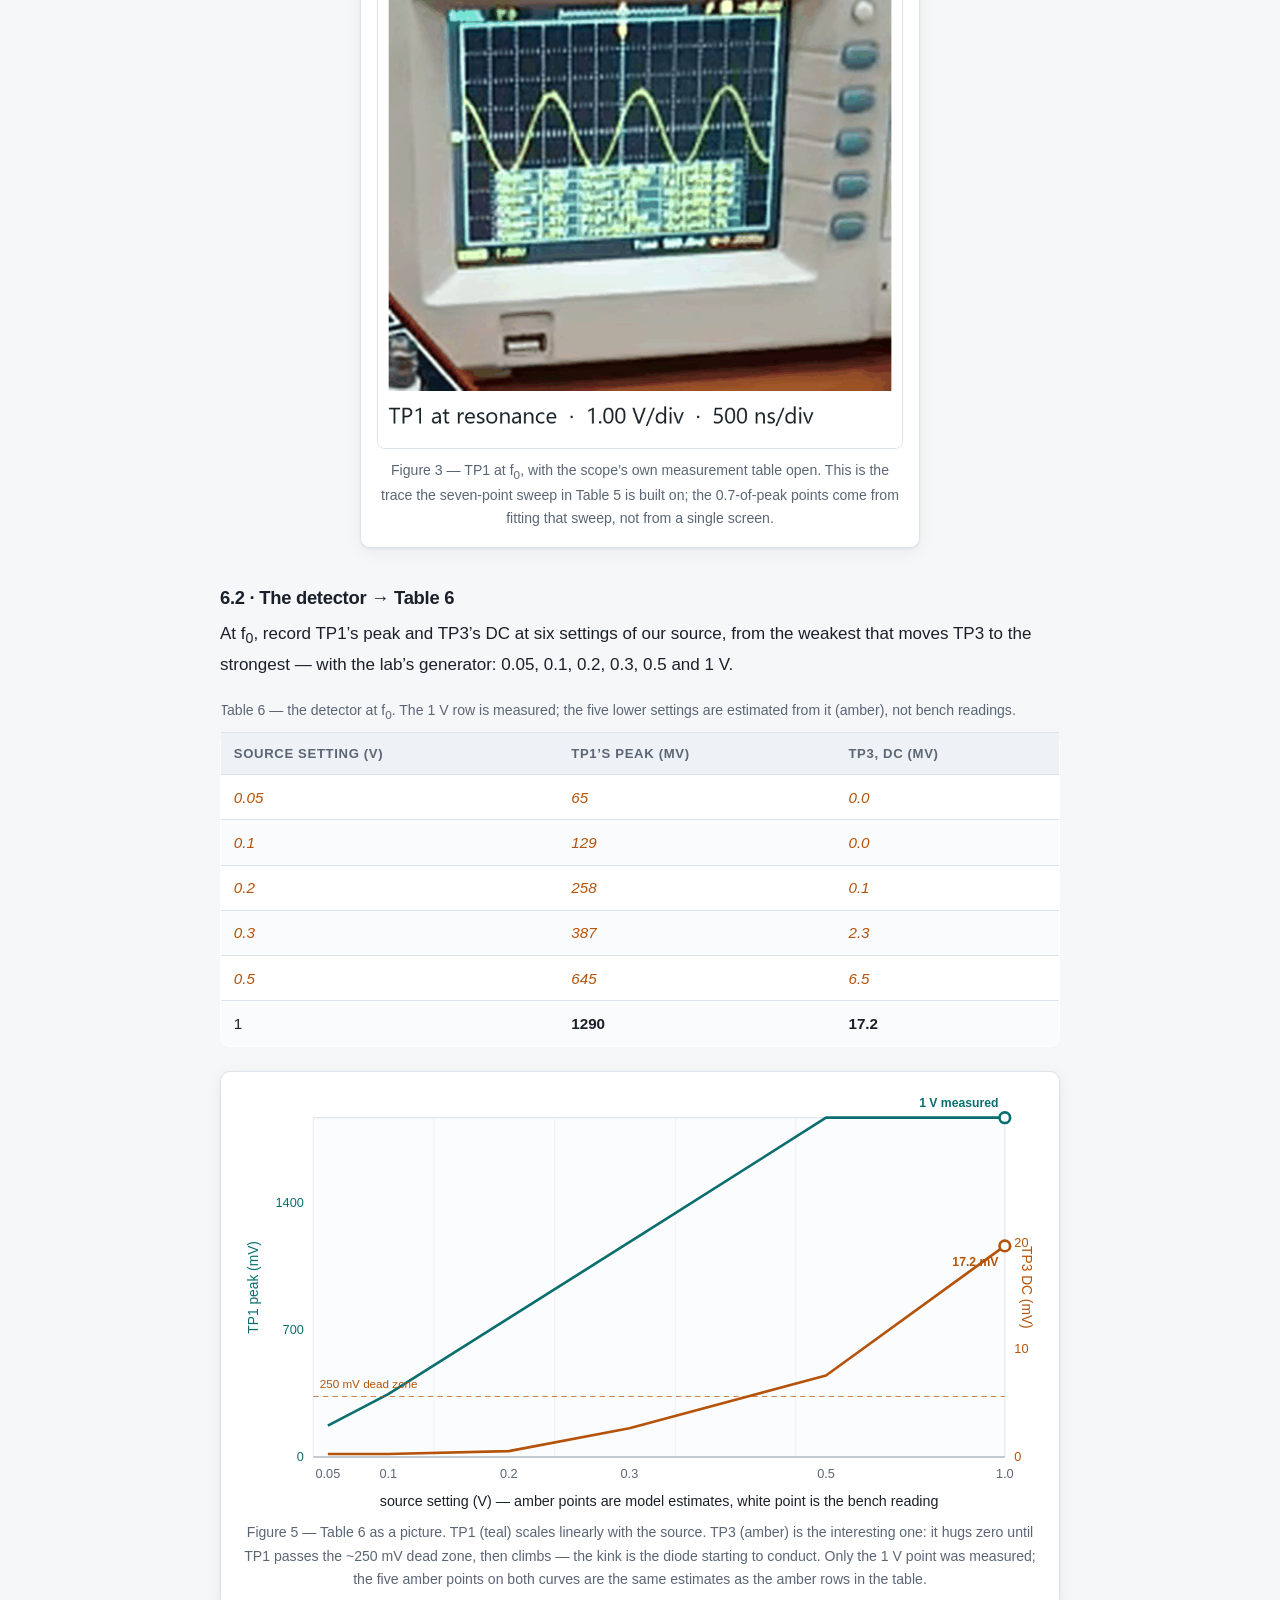
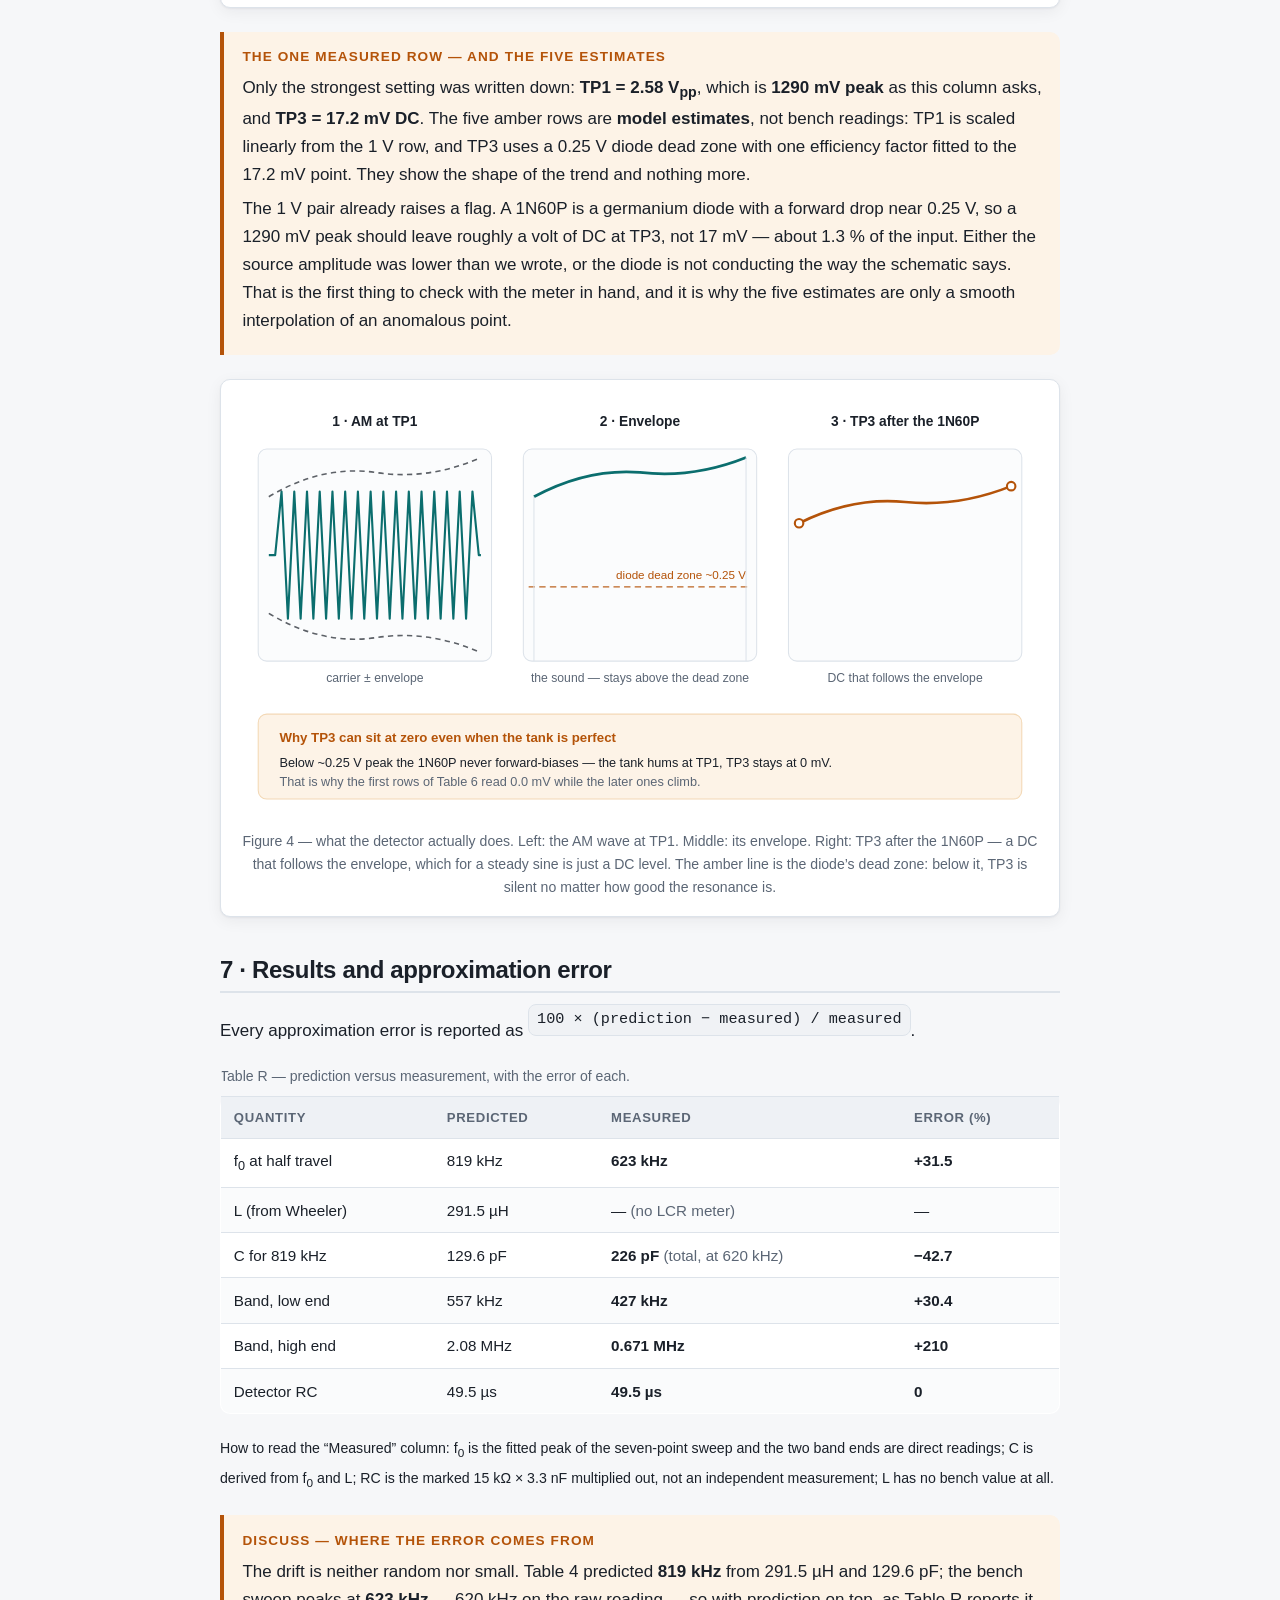
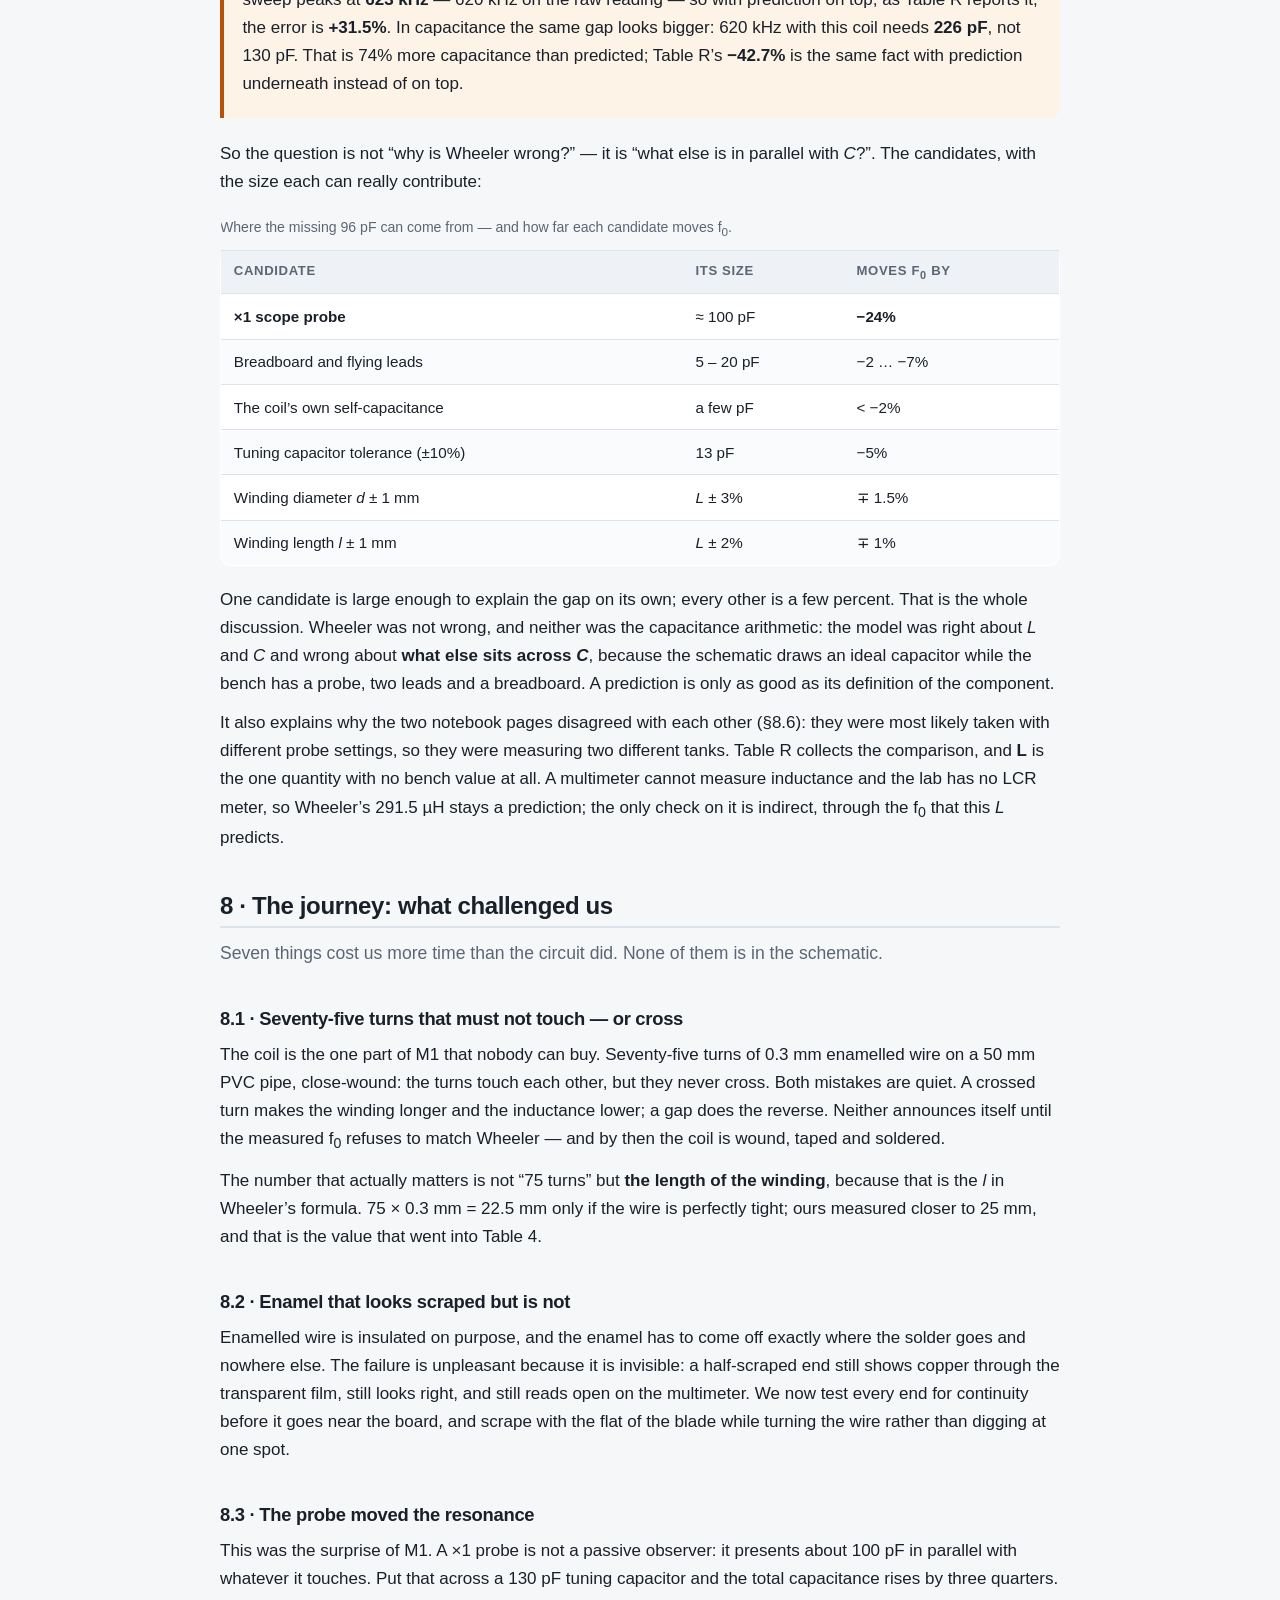
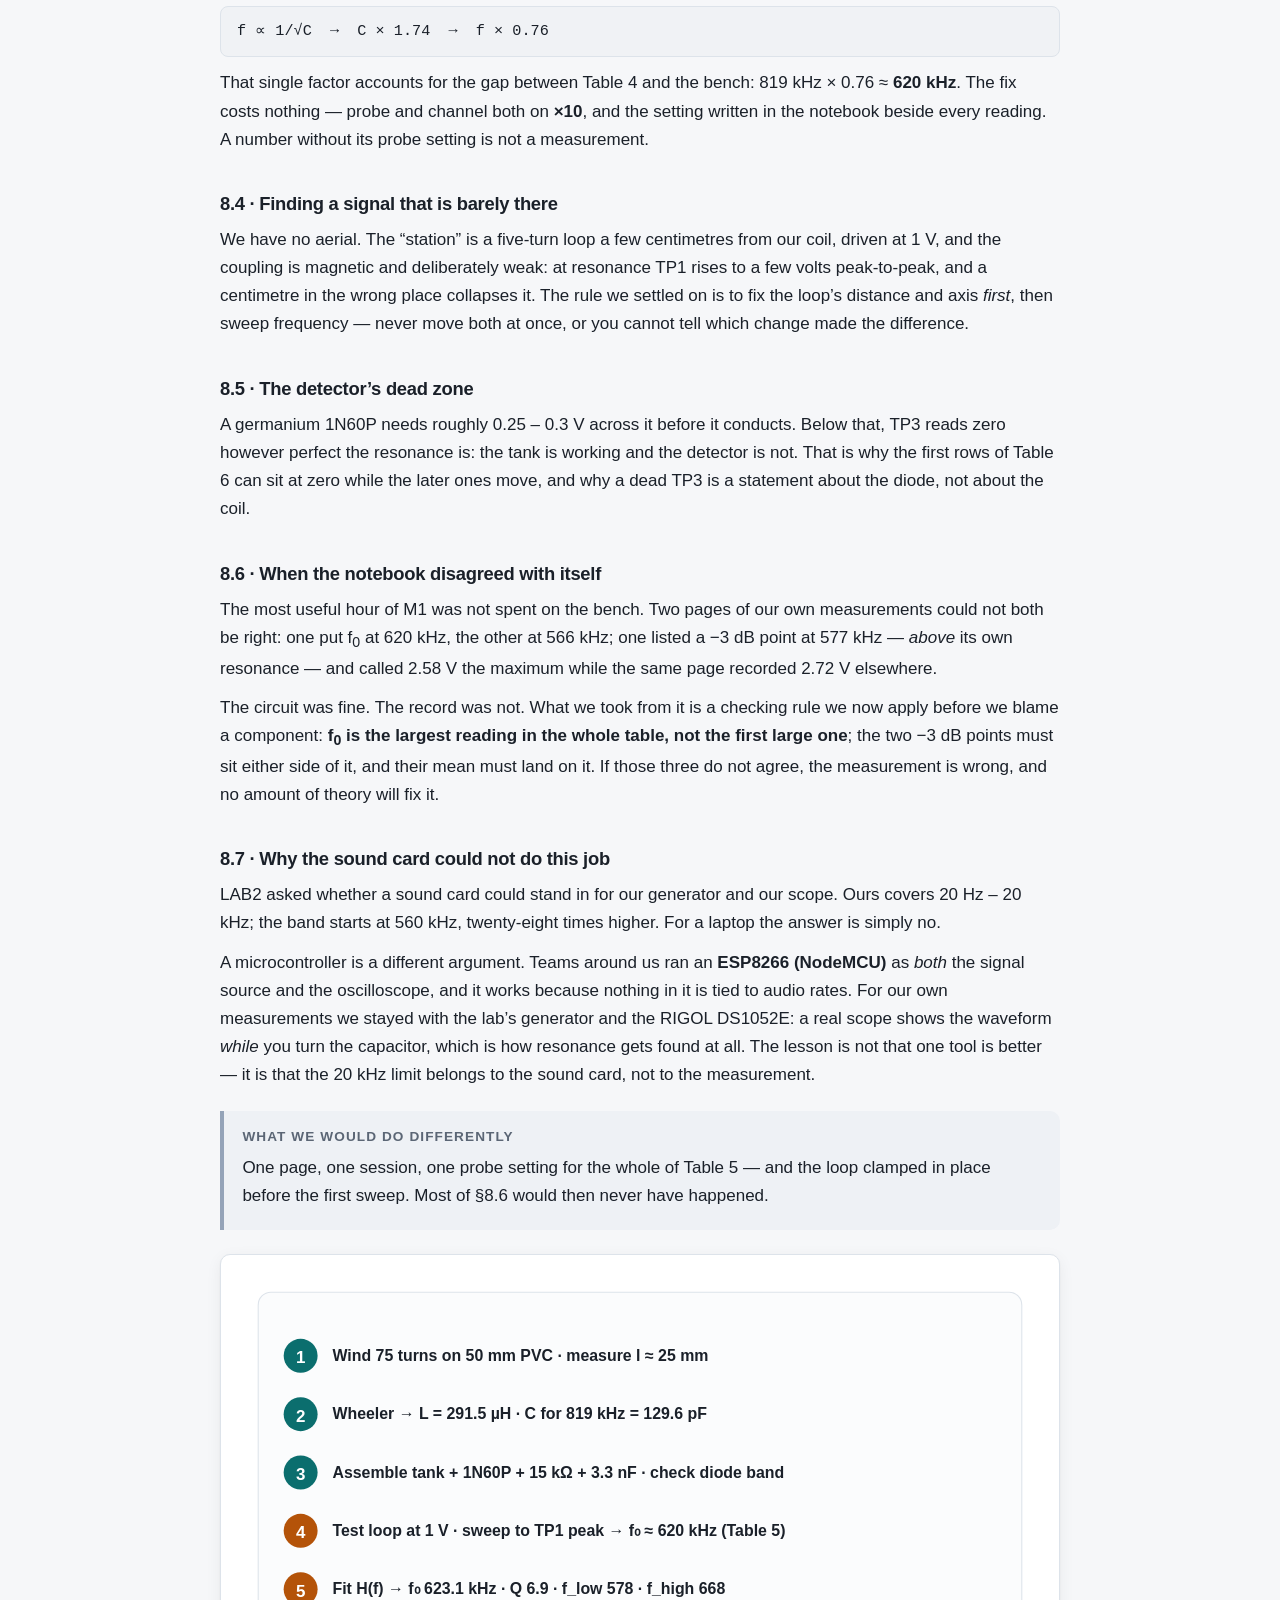
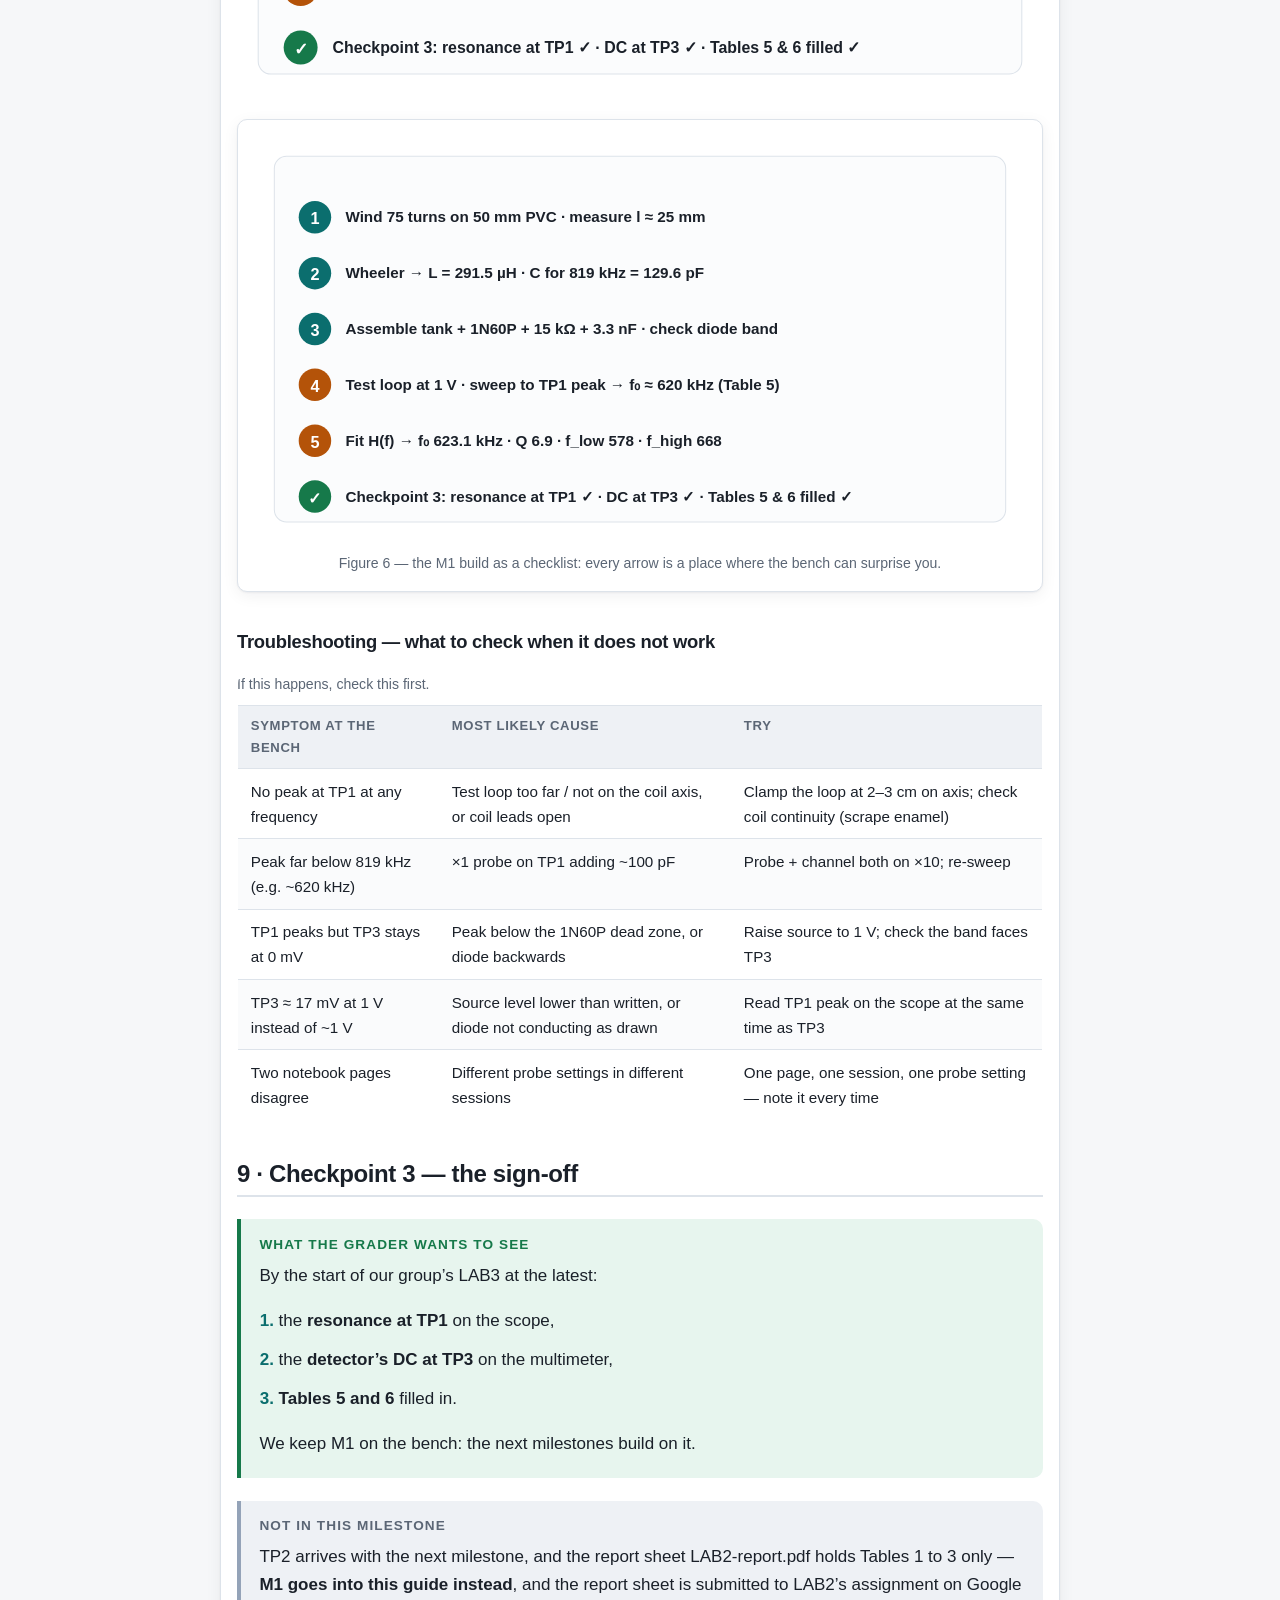
==== commit b1d05dd5: "Tier3a: figcaption accessibility + SEO meta + preload" ====
--- a/m1.html
+++ b/m1.html
@@ -986,6 +986,22 @@
       <circle cx="60" cy="355" r="16" fill="#16794a"/><text x="60" y="362" text-anchor="middle" fill="#fff" font-size="16" font-weight="bold">✓</text>
       <text x="90" y="360" font-size="15" font-weight="700" fill="#1a2029">Checkpoint 3: resonance at TP1 ✓ · DC at TP3 ✓ · Tables 5 &amp; 6 filled ✓</text>
     </svg>
+  <figure>
+    <svg viewBox="0 0 760 400" role="img" aria-label="Step-by-step checklist illustration showing the M1 journey from coil to detector." style="width:100%;height:auto;display:block">
+      <rect x="20" y="20" width="720" height="360" rx="12" fill="#fbfcfd" stroke="#dde3ea"/>
+      <circle cx="60" cy="80" r="16" fill="#0b6e6e"/><text x="60" y="87" text-anchor="middle" fill="#fff" font-size="16" font-weight="bold">1</text>
+      <text x="90" y="85" font-size="15" font-weight="700" fill="#1a2029">Wind 75 turns on 50 mm PVC · measure l ≈ 25 mm</text>
+      <circle cx="60" cy="135" r="16" fill="#0b6e6e"/><text x="60" y="142" text-anchor="middle" fill="#fff" font-size="16" font-weight="bold">2</text>
+      <text x="90" y="140" font-size="15" font-weight="700" fill="#1a2029">Wheeler → L = 291.5 µH · C for 819 kHz = 129.6 pF</text>
+      <circle cx="60" cy="190" r="16" fill="#0b6e6e"/><text x="60" y="197" text-anchor="middle" fill="#fff" font-size="16" font-weight="bold">3</text>
+      <text x="90" y="195" font-size="15" font-weight="700" fill="#1a2029">Assemble tank + 1N60P + 15 kΩ + 3.3 nF · check diode band</text>
+      <circle cx="60" cy="245" r="16" fill="#b45309"/><text x="60" y="252" text-anchor="middle" fill="#fff" font-size="16" font-weight="bold">4</text>
+      <text x="90" y="250" font-size="15" font-weight="700" fill="#1a2029">Test loop at 1 V · sweep to TP1 peak → f₀ ≈ 620 kHz (Table 5)</text>
+      <circle cx="60" cy="300" r="16" fill="#b45309"/><text x="60" y="307" text-anchor="middle" fill="#fff" font-size="16" font-weight="bold">5</text>
+      <text x="90" y="305" font-size="15" font-weight="700" fill="#1a2029">Fit H(f) → f₀ 623.1 kHz · Q 6.9 · f_low 578 · f_high 668</text>
+      <circle cx="60" cy="355" r="16" fill="#16794a"/><text x="60" y="362" text-anchor="middle" fill="#fff" font-size="16" font-weight="bold">✓</text>
+      <text x="90" y="360" font-size="15" font-weight="700" fill="#1a2029">Checkpoint 3: resonance at TP1 ✓ · DC at TP3 ✓ · Tables 5 &amp; 6 filled ✓</text>
+    </svg>
     <figcaption>Figure 6 — the M1 build as a checklist: every arrow is a place where the bench can surprise you.</figcaption>
   </figure>
 
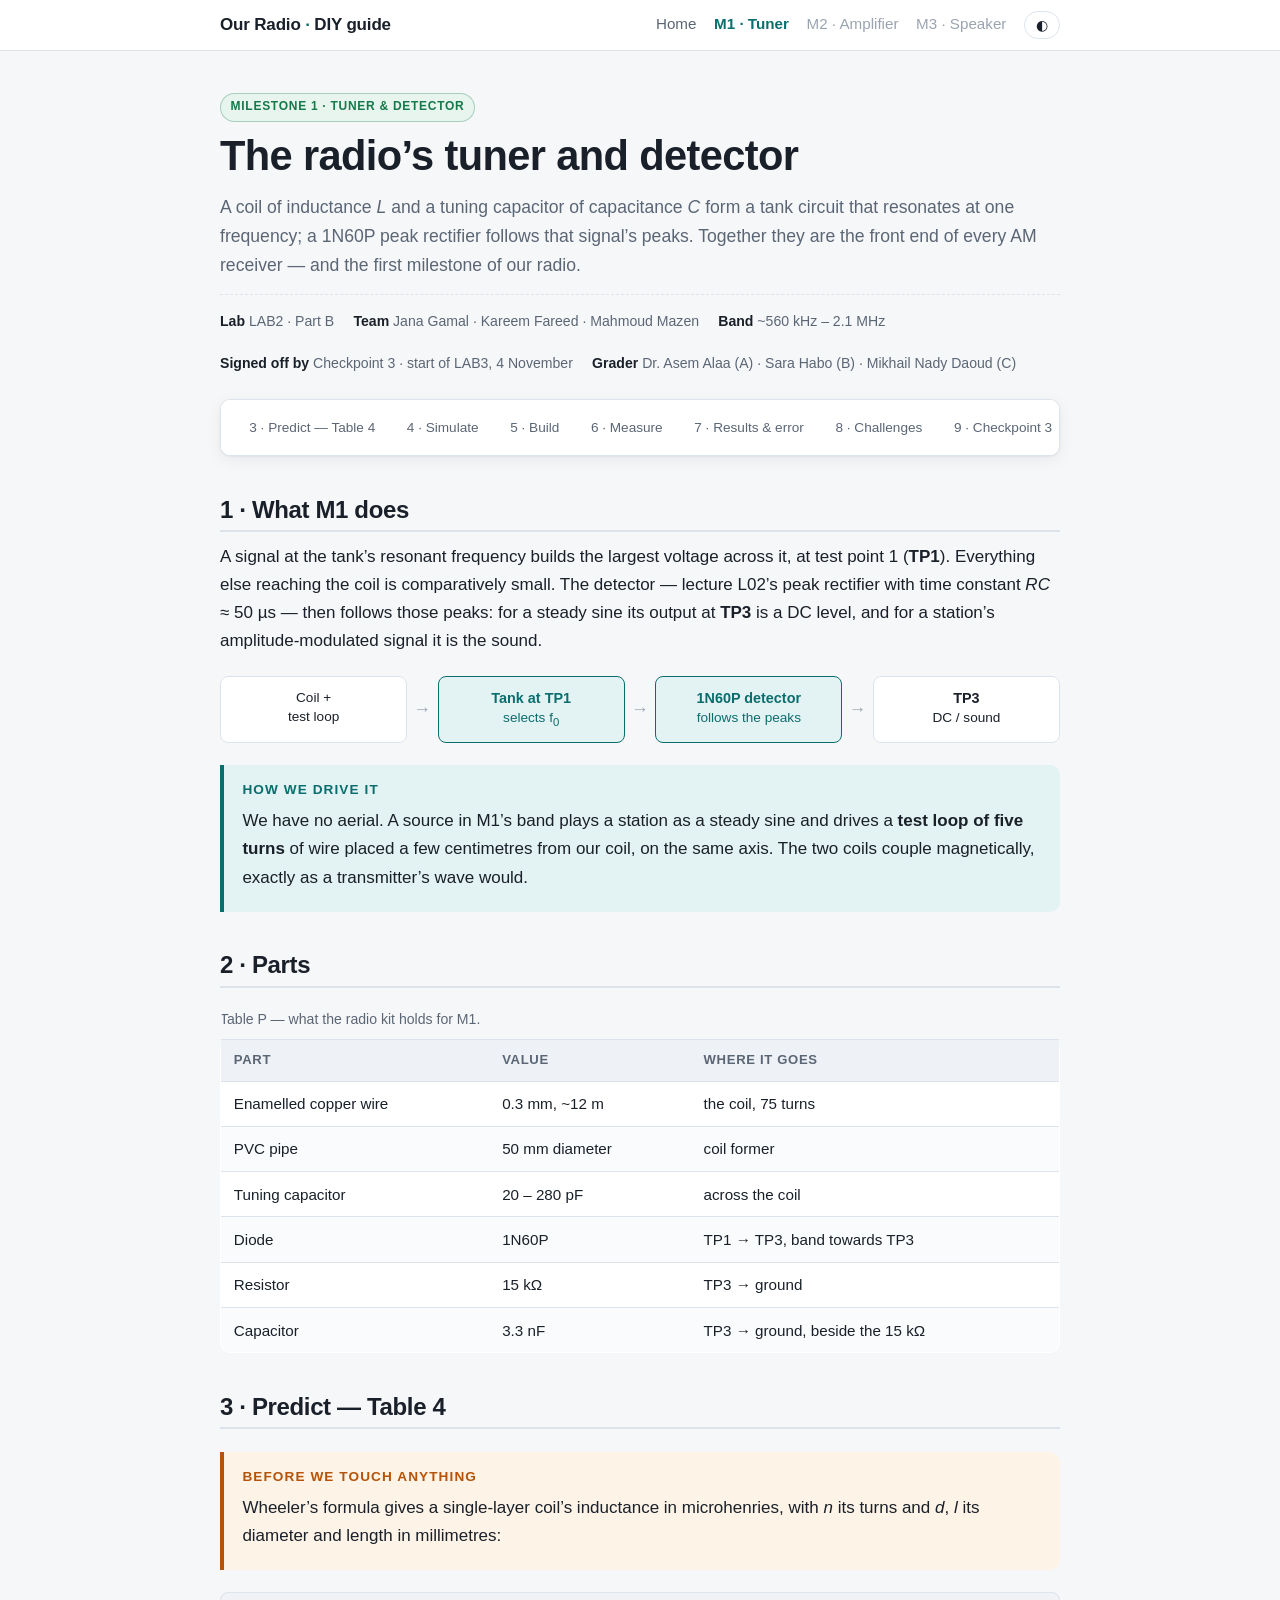
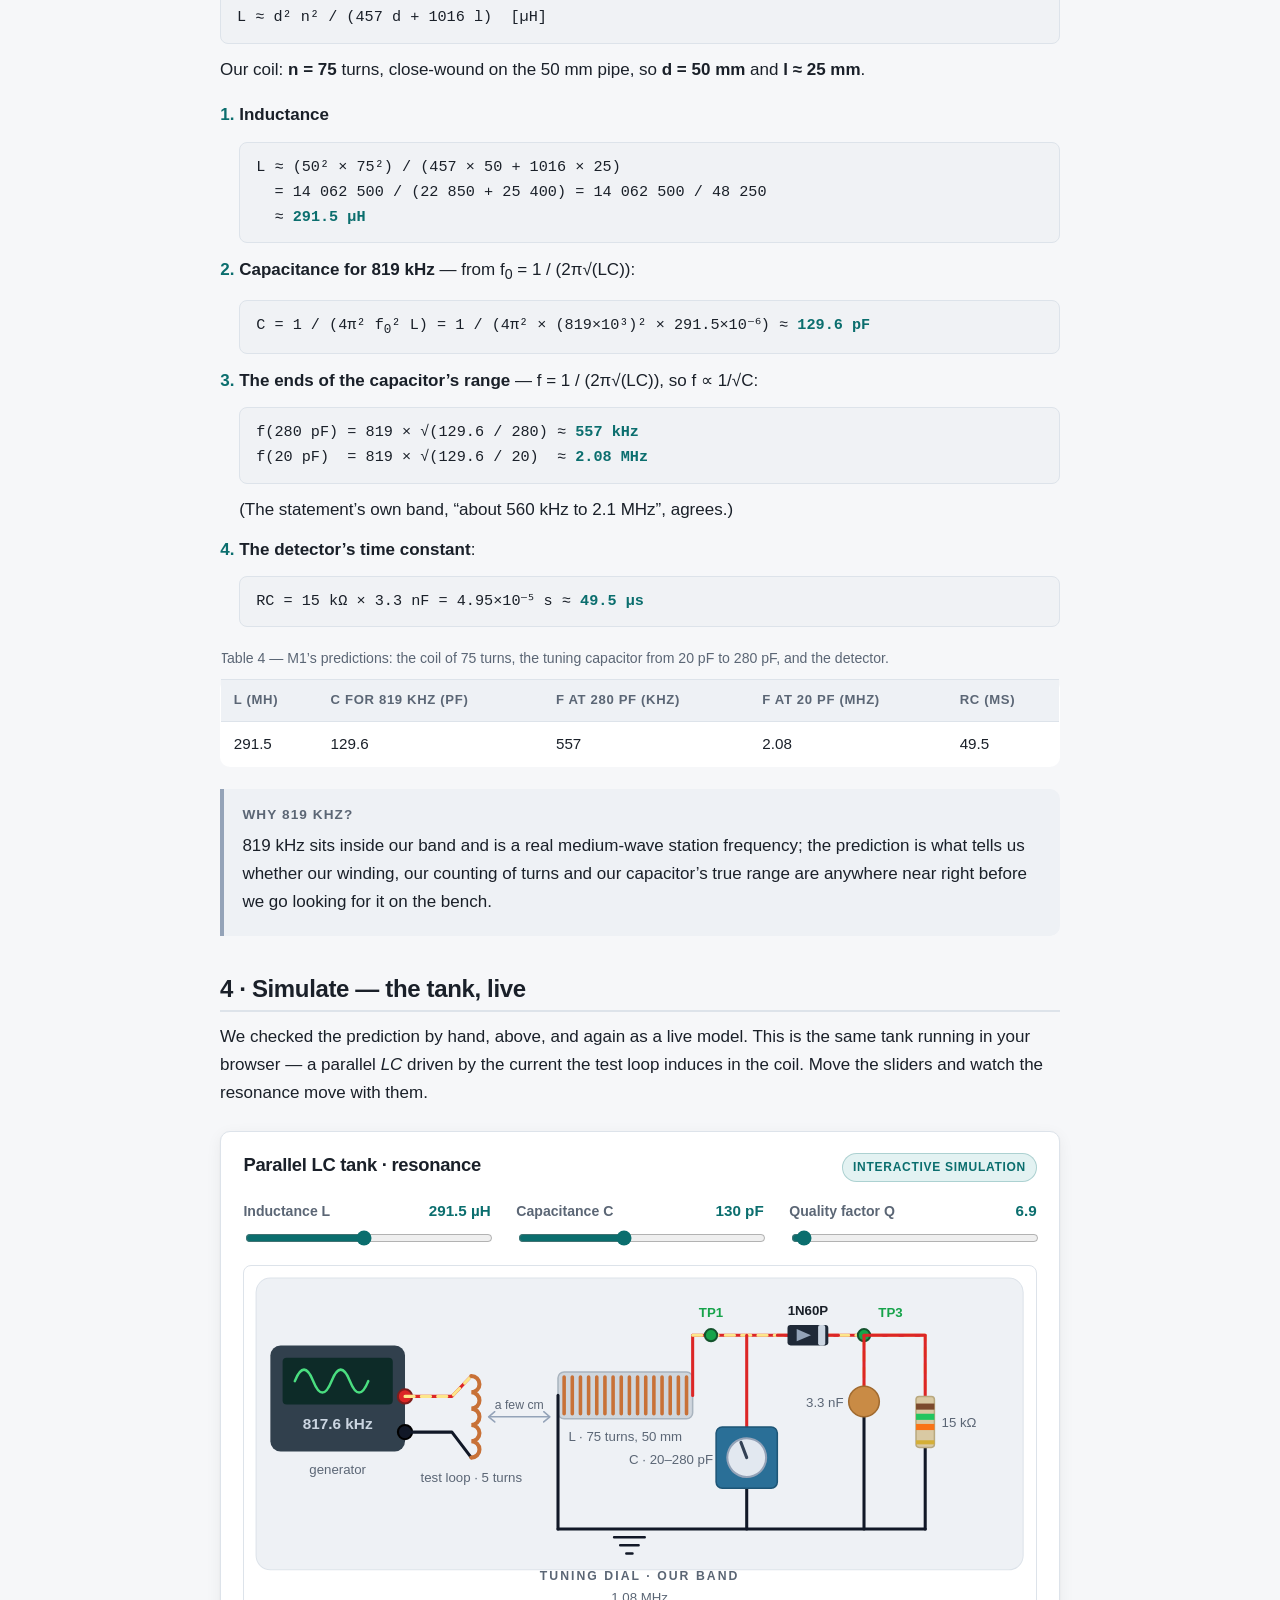
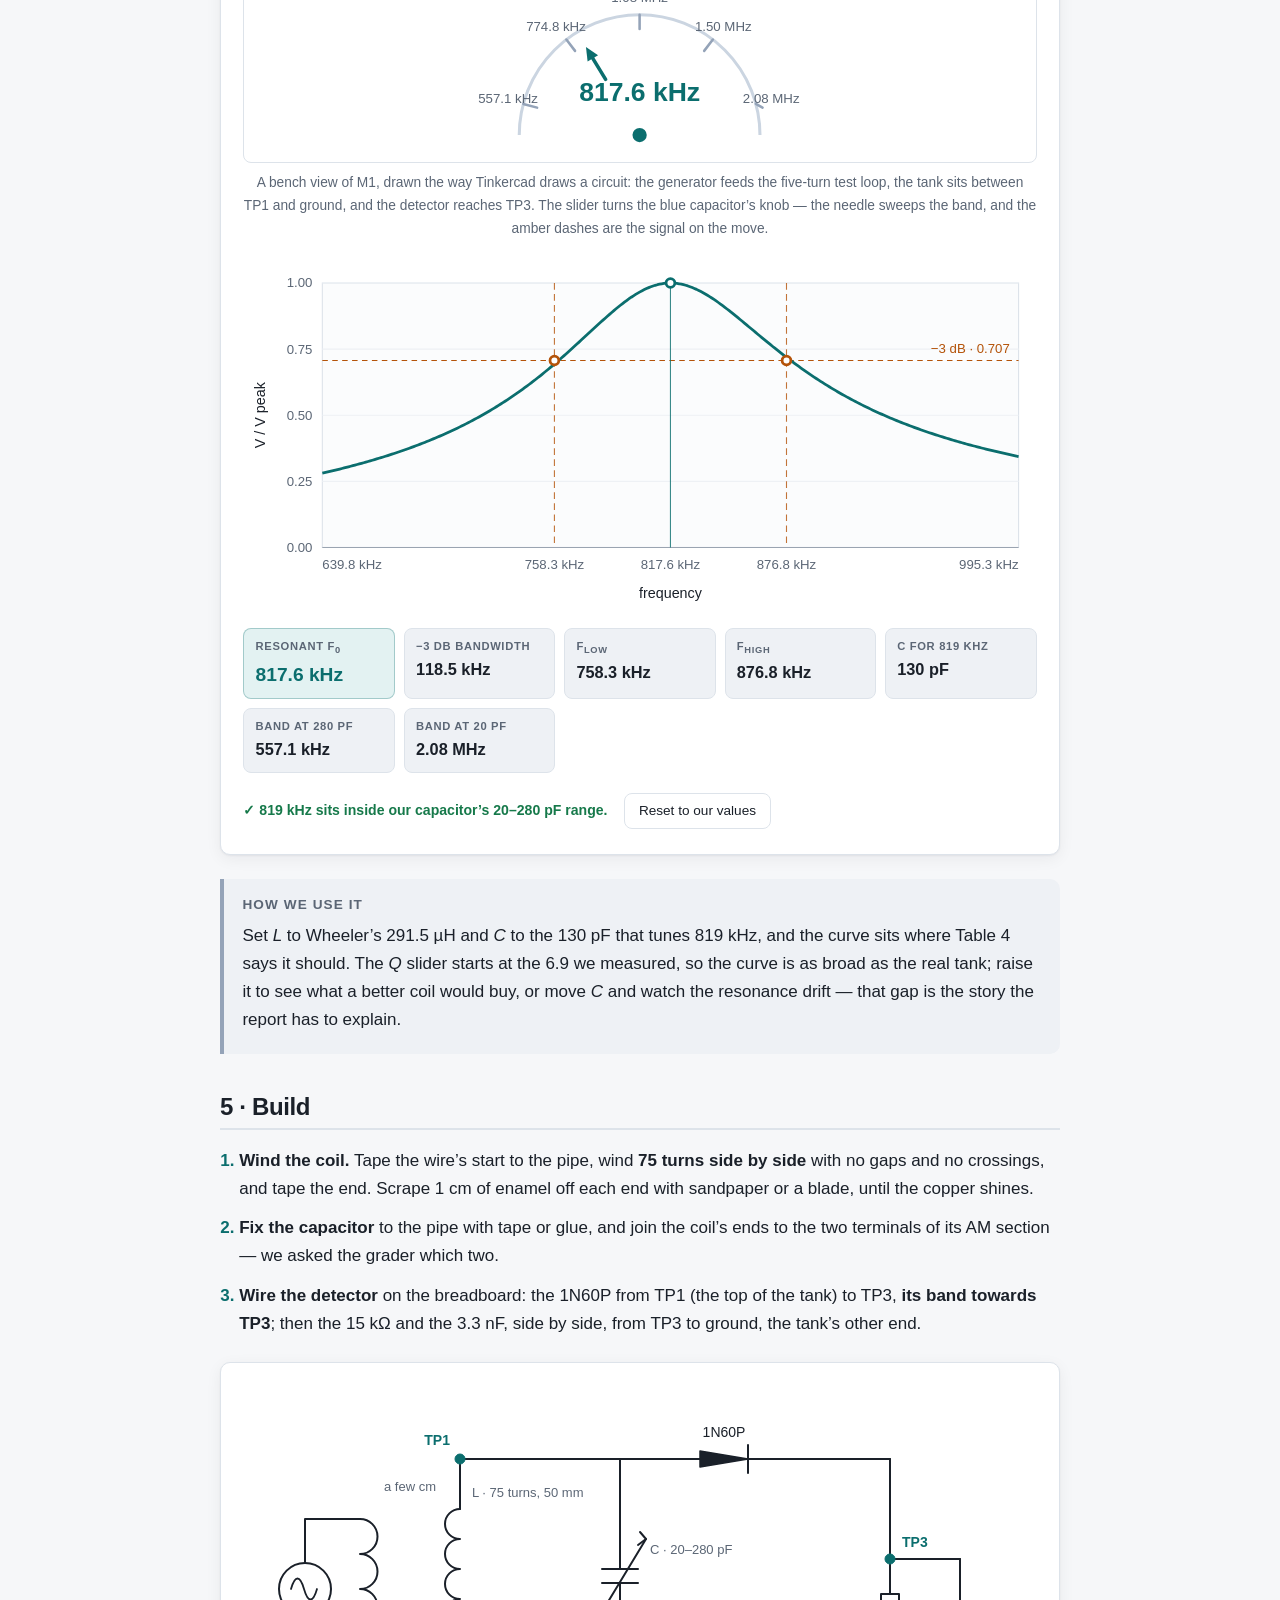
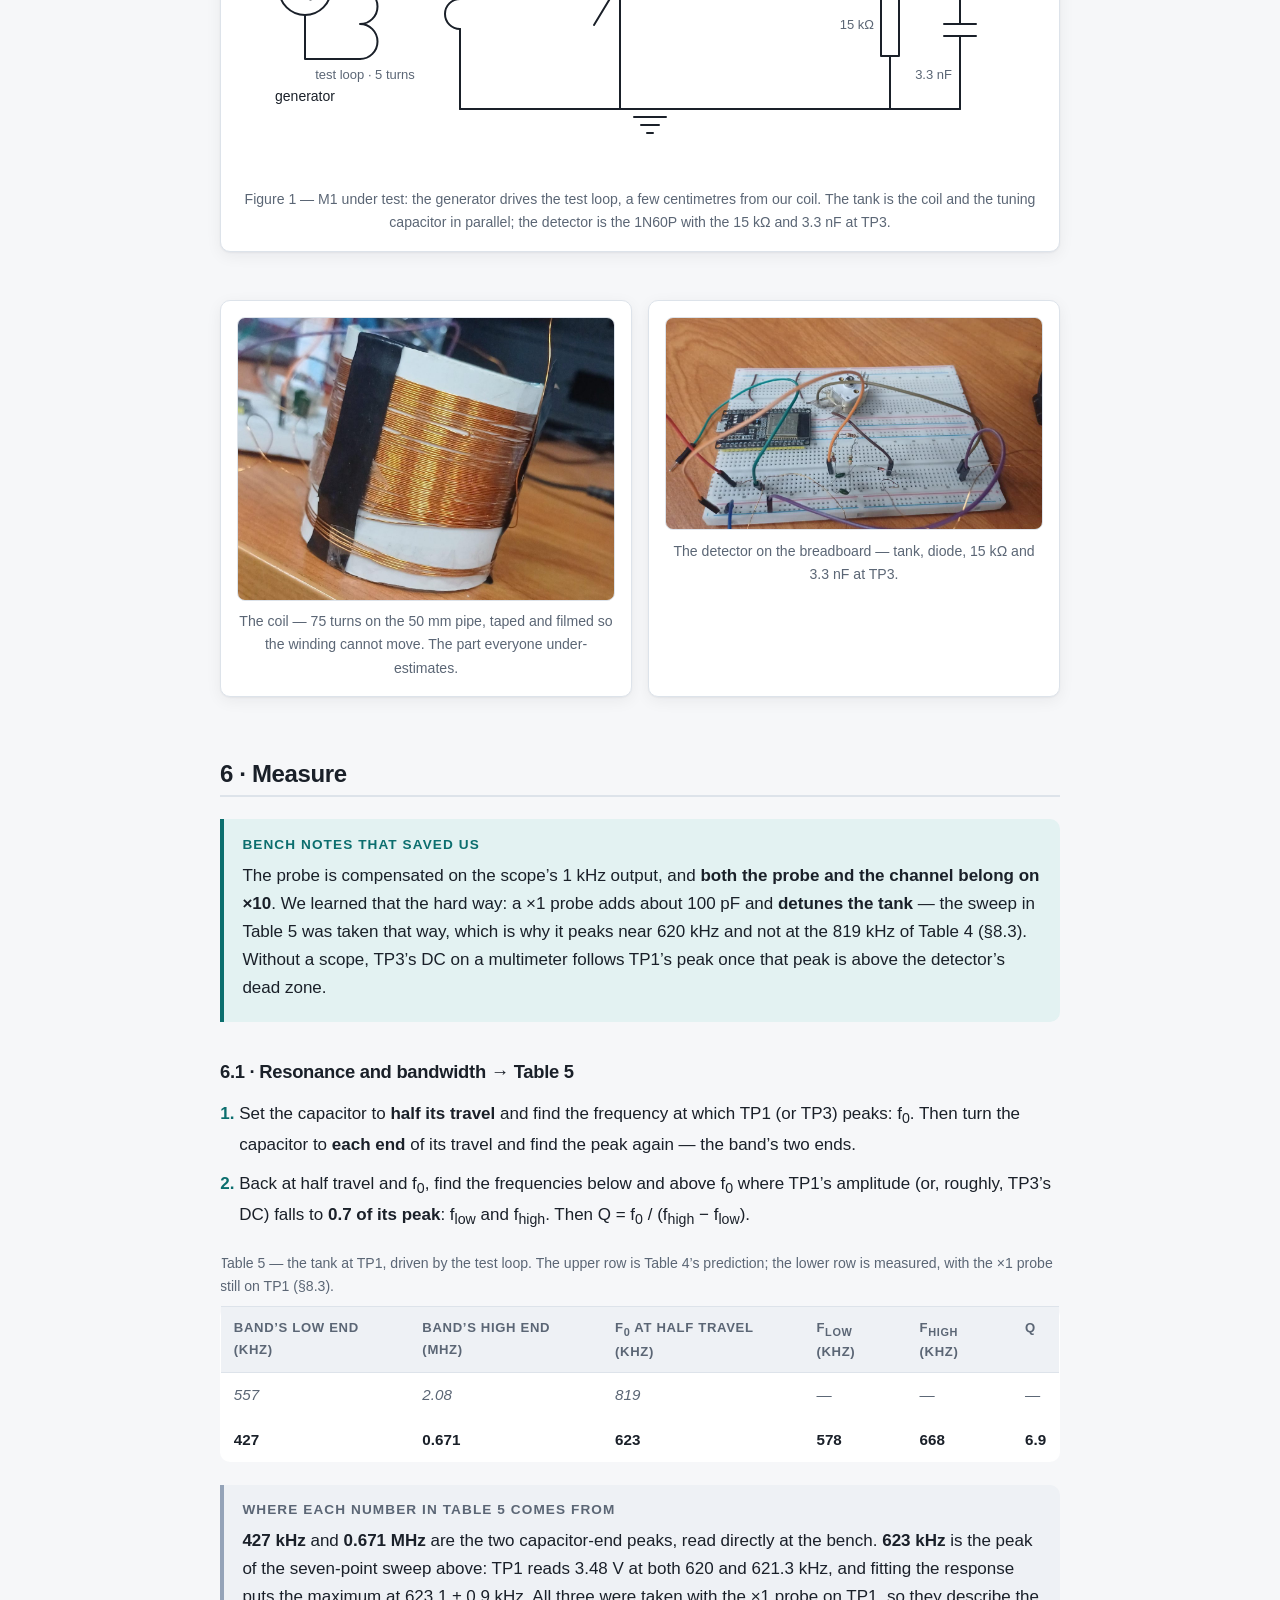
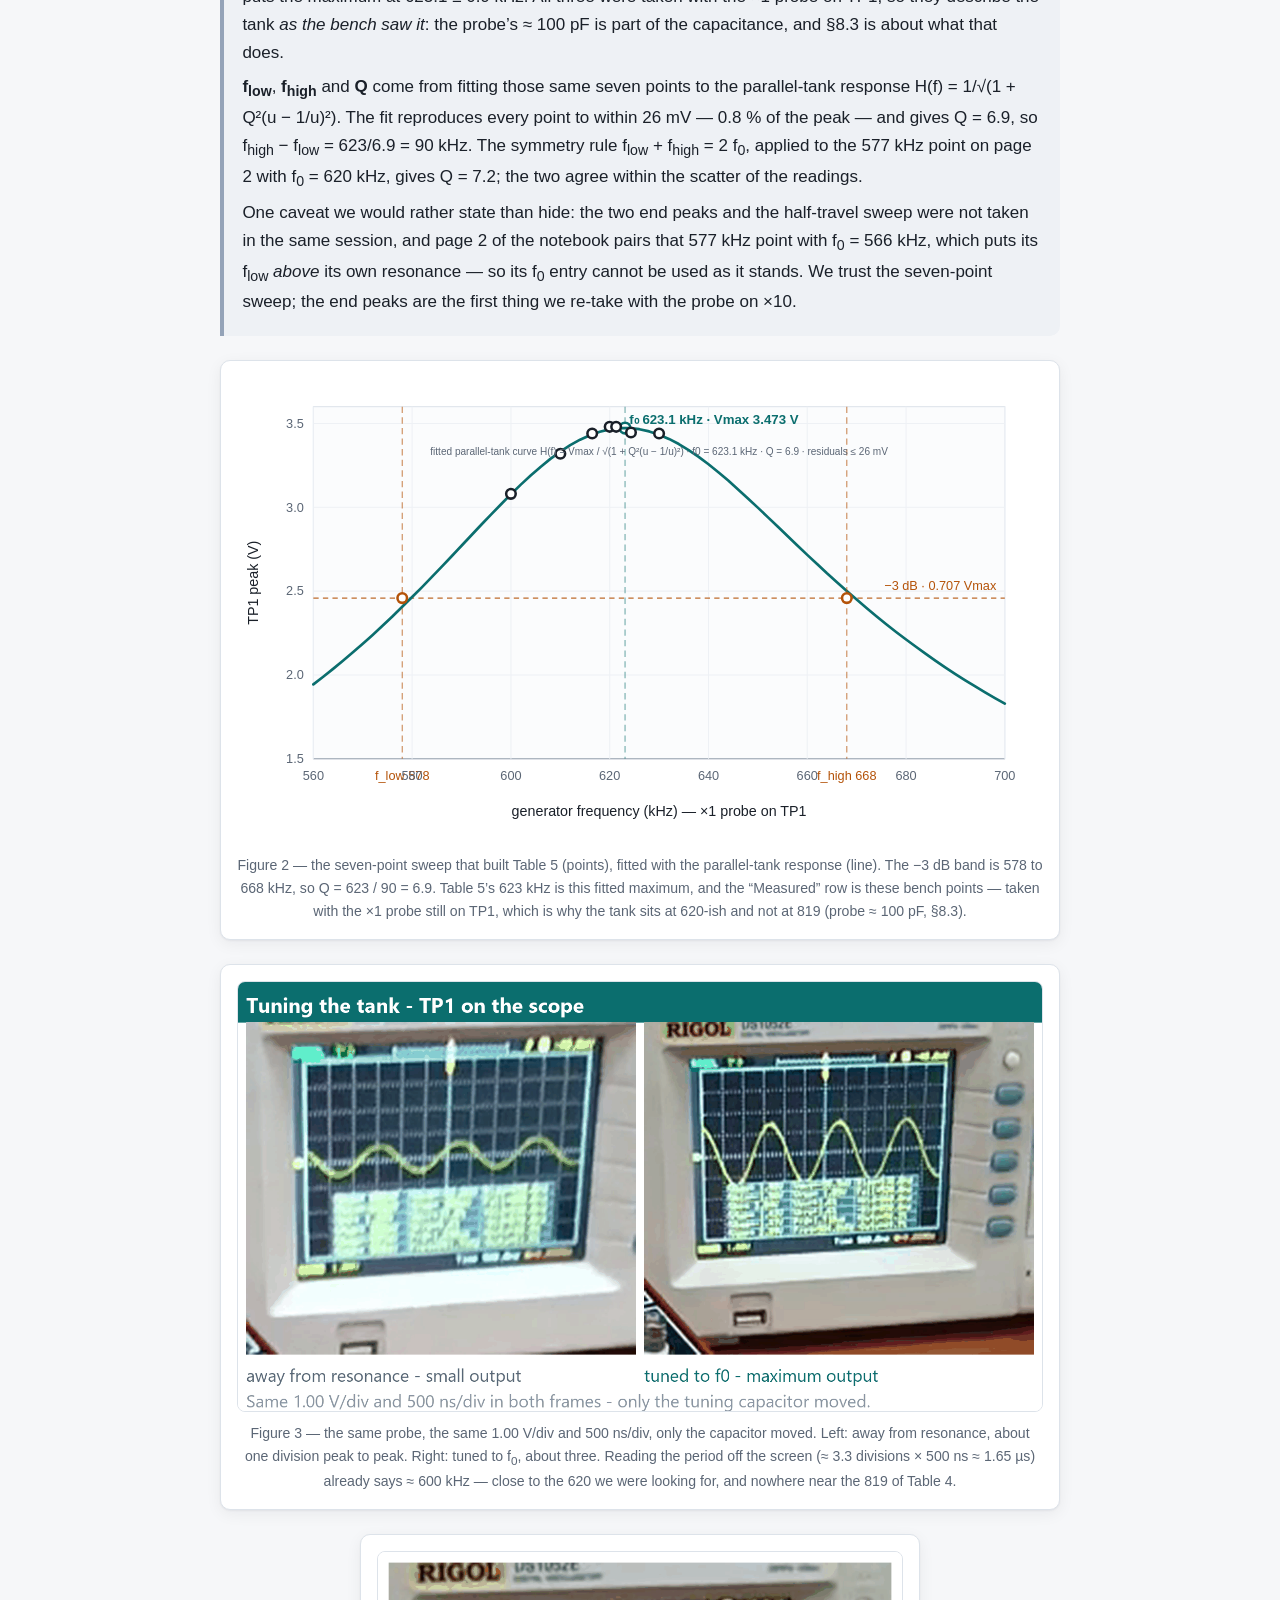
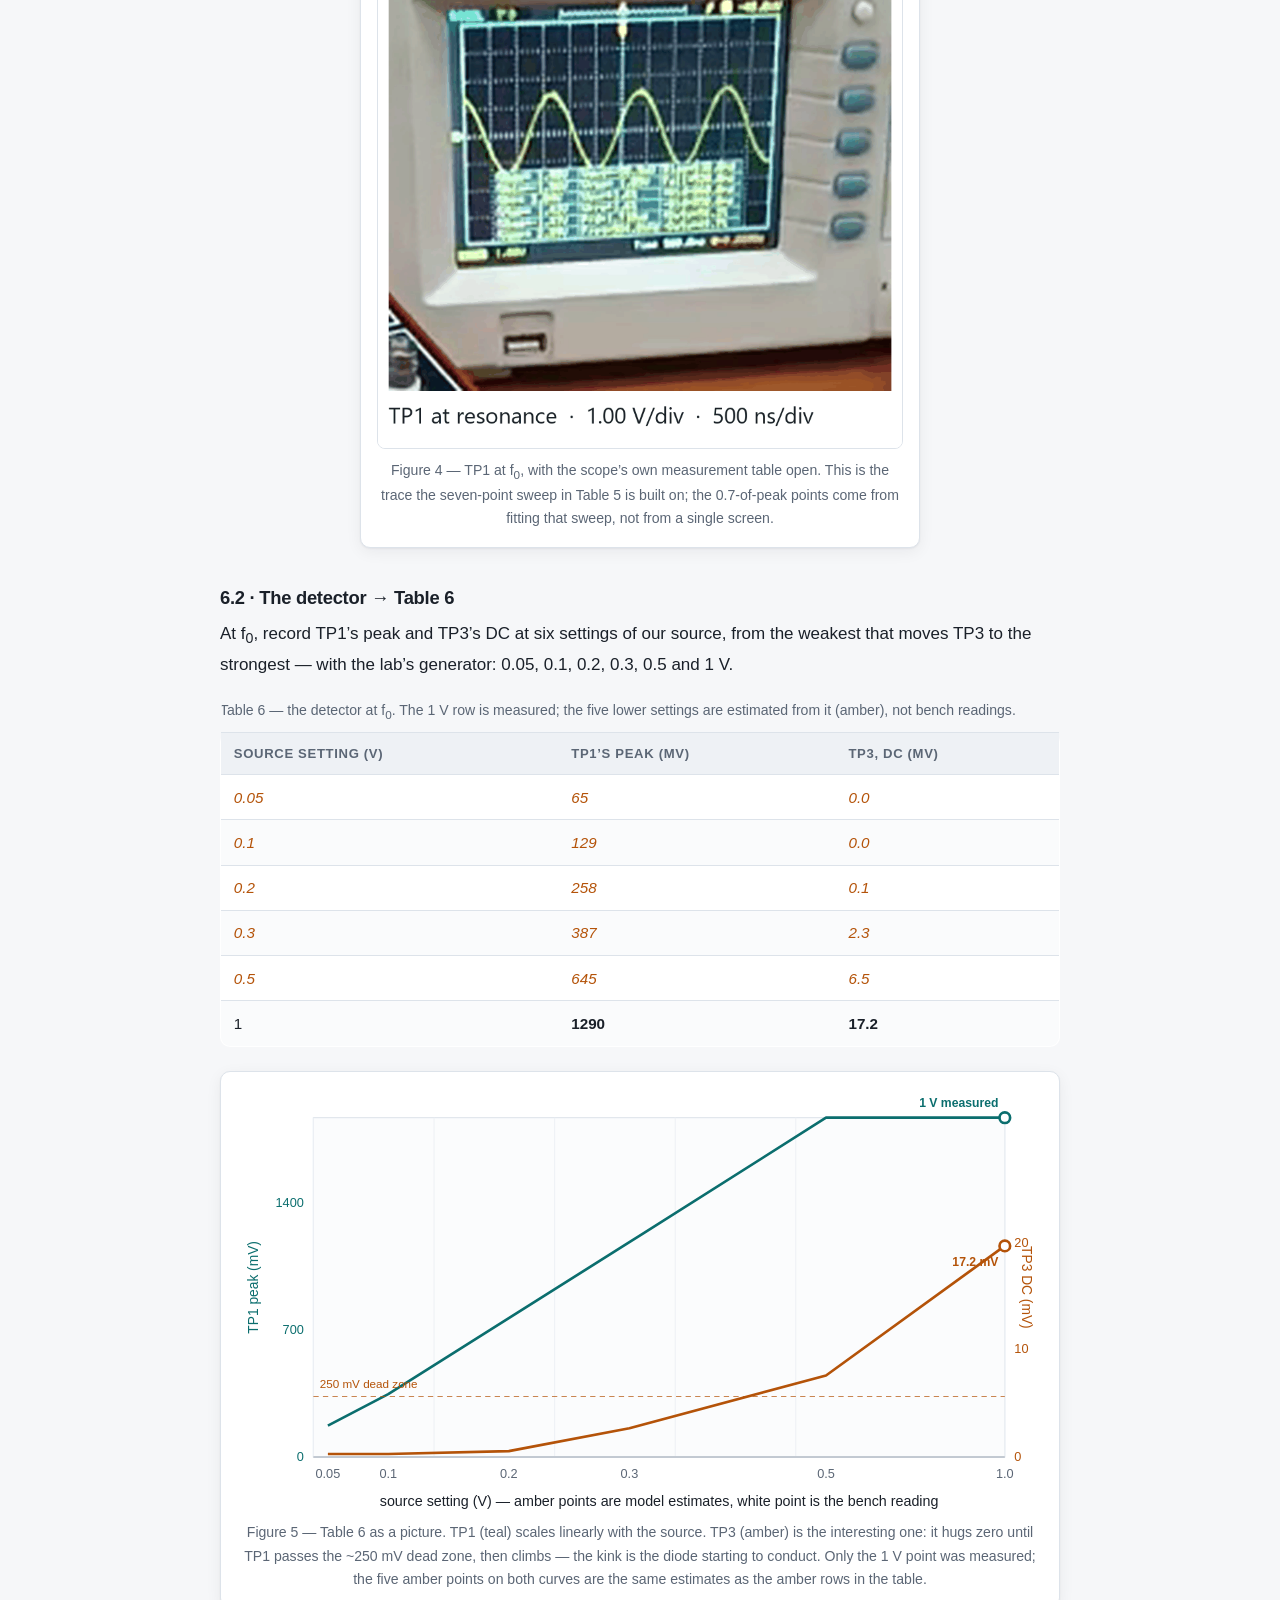
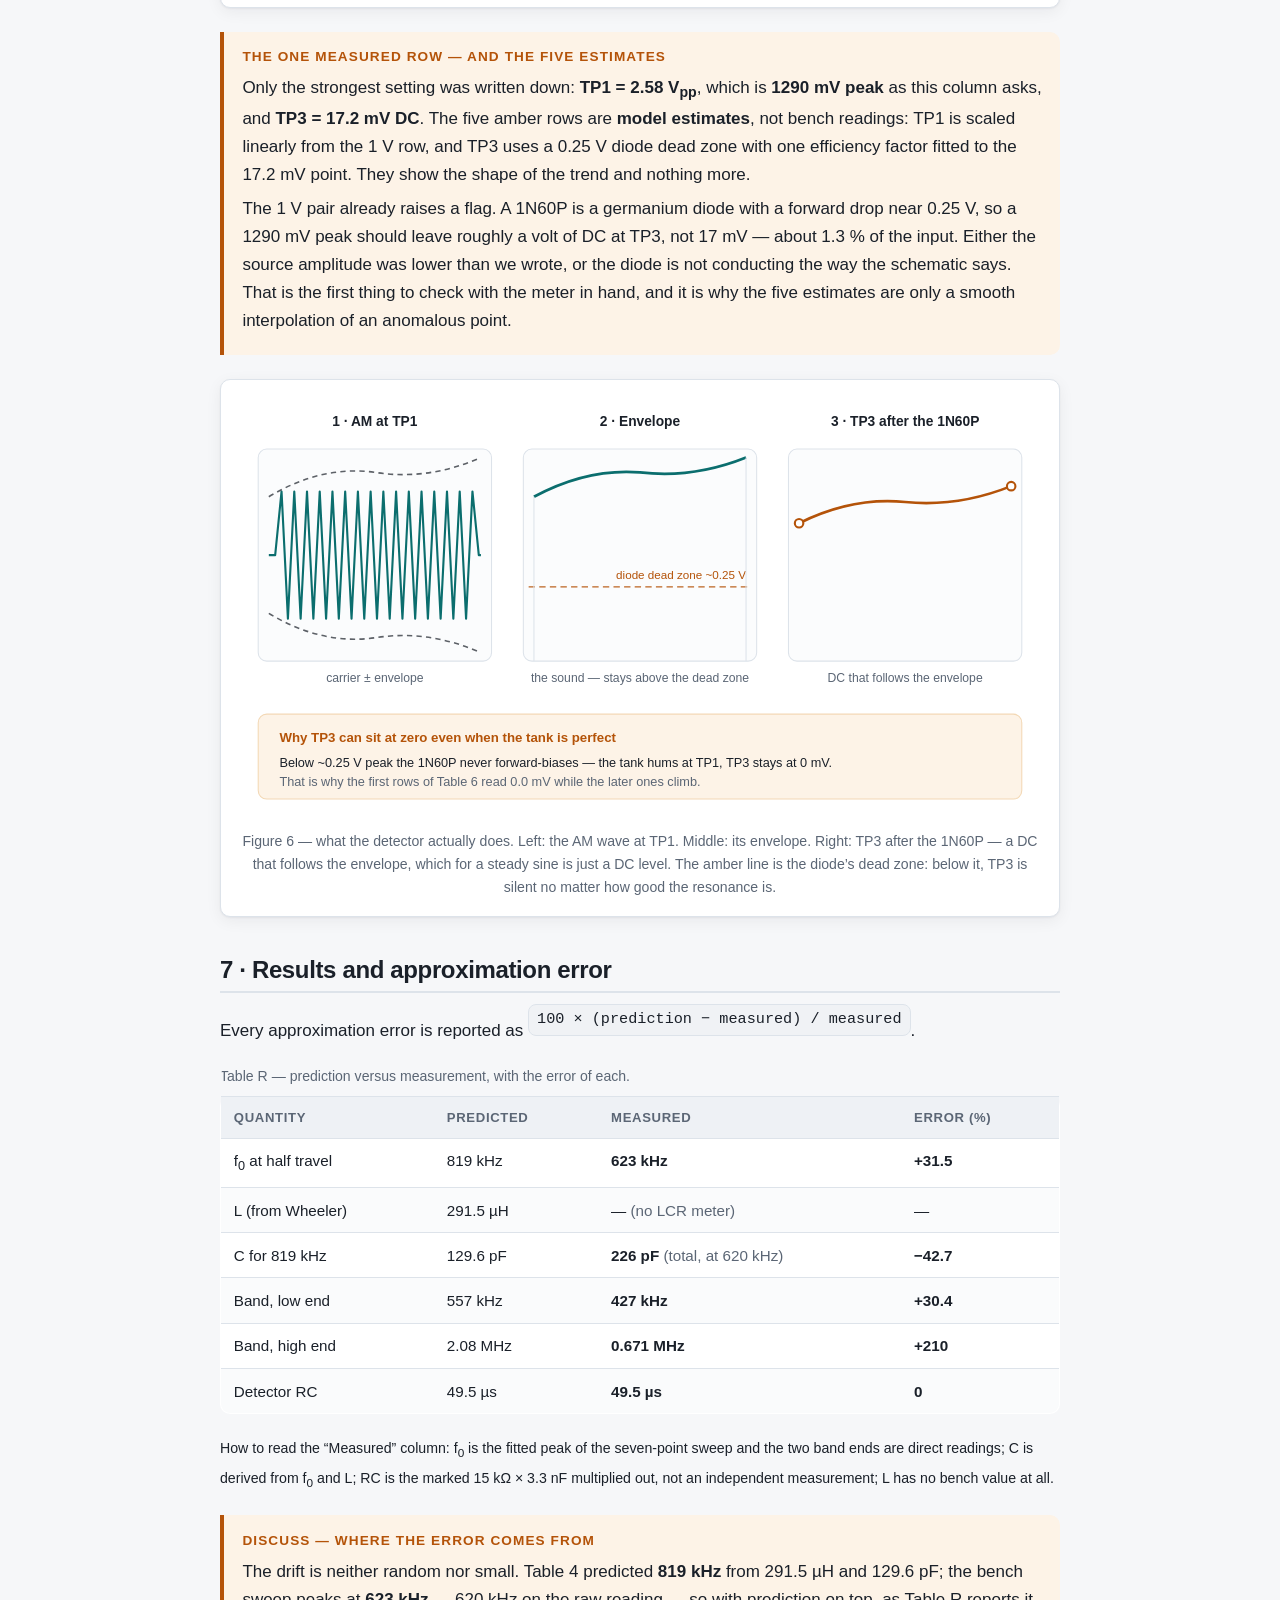
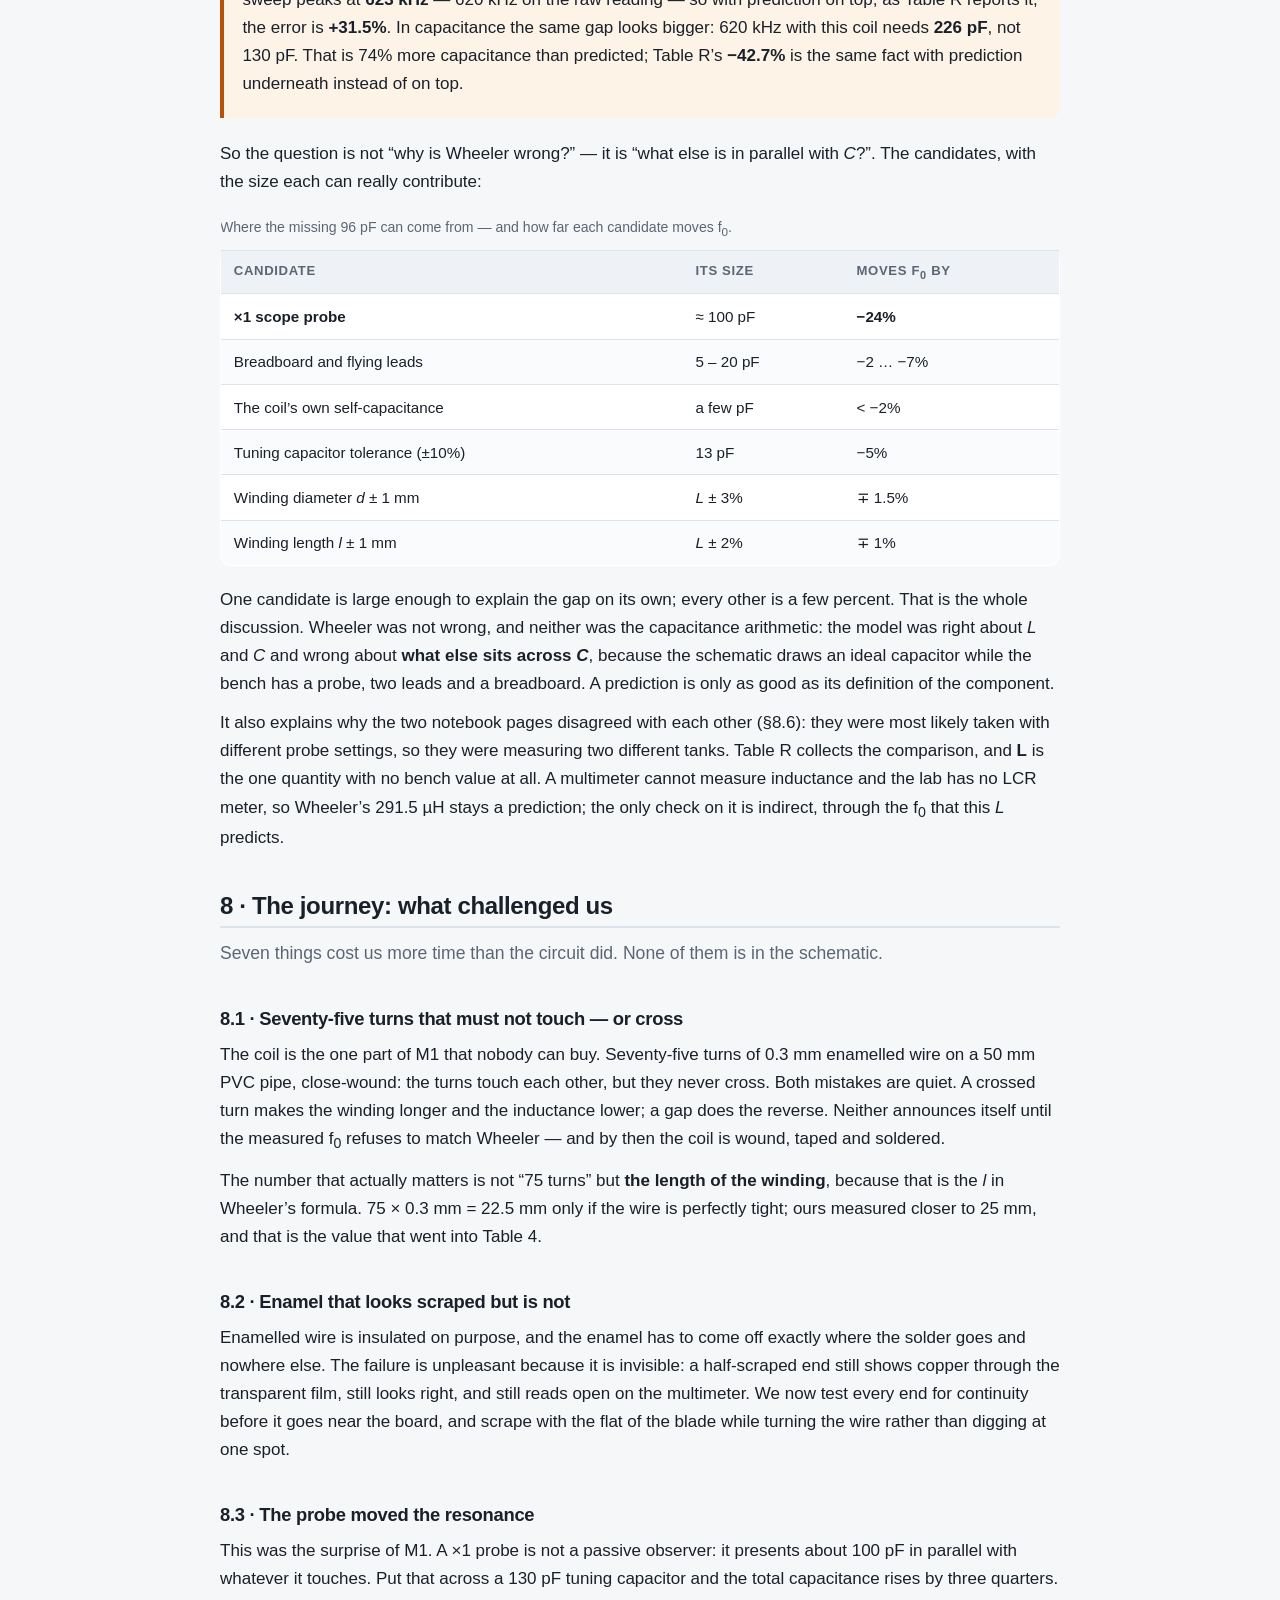
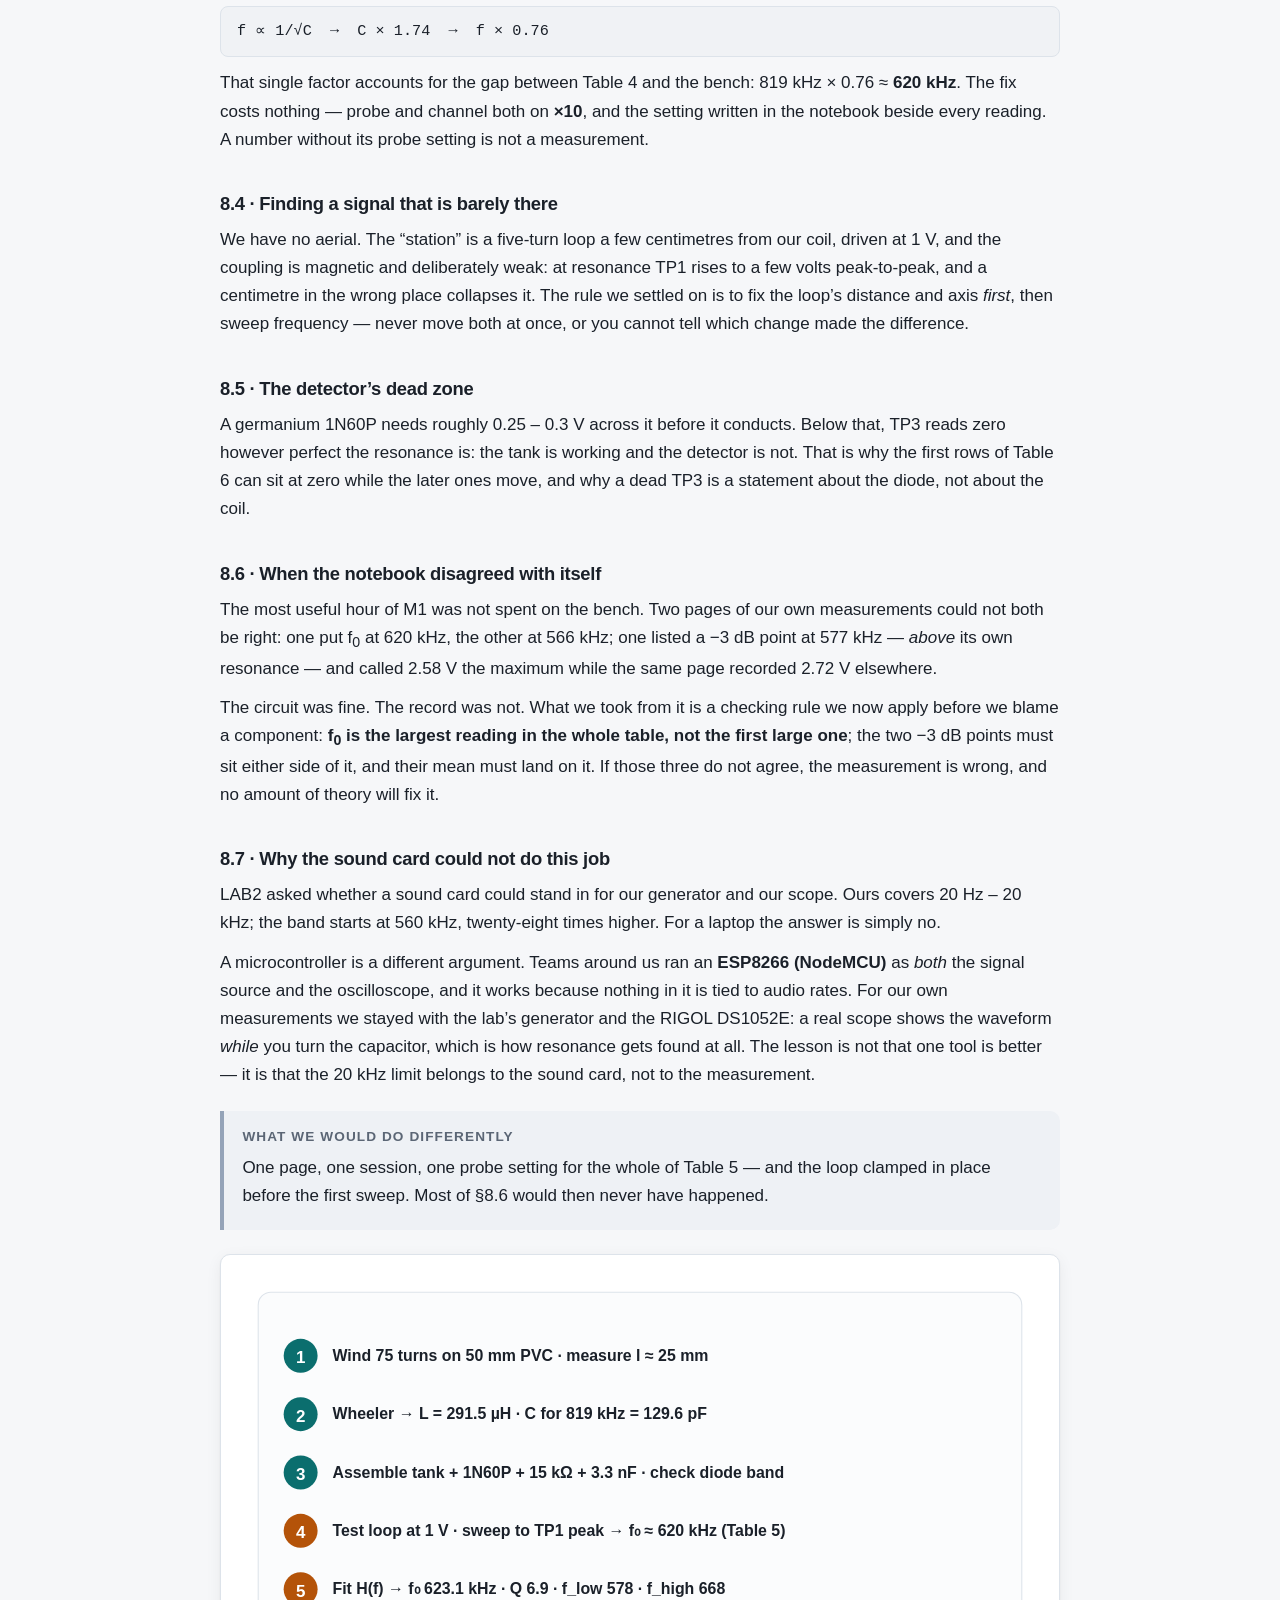
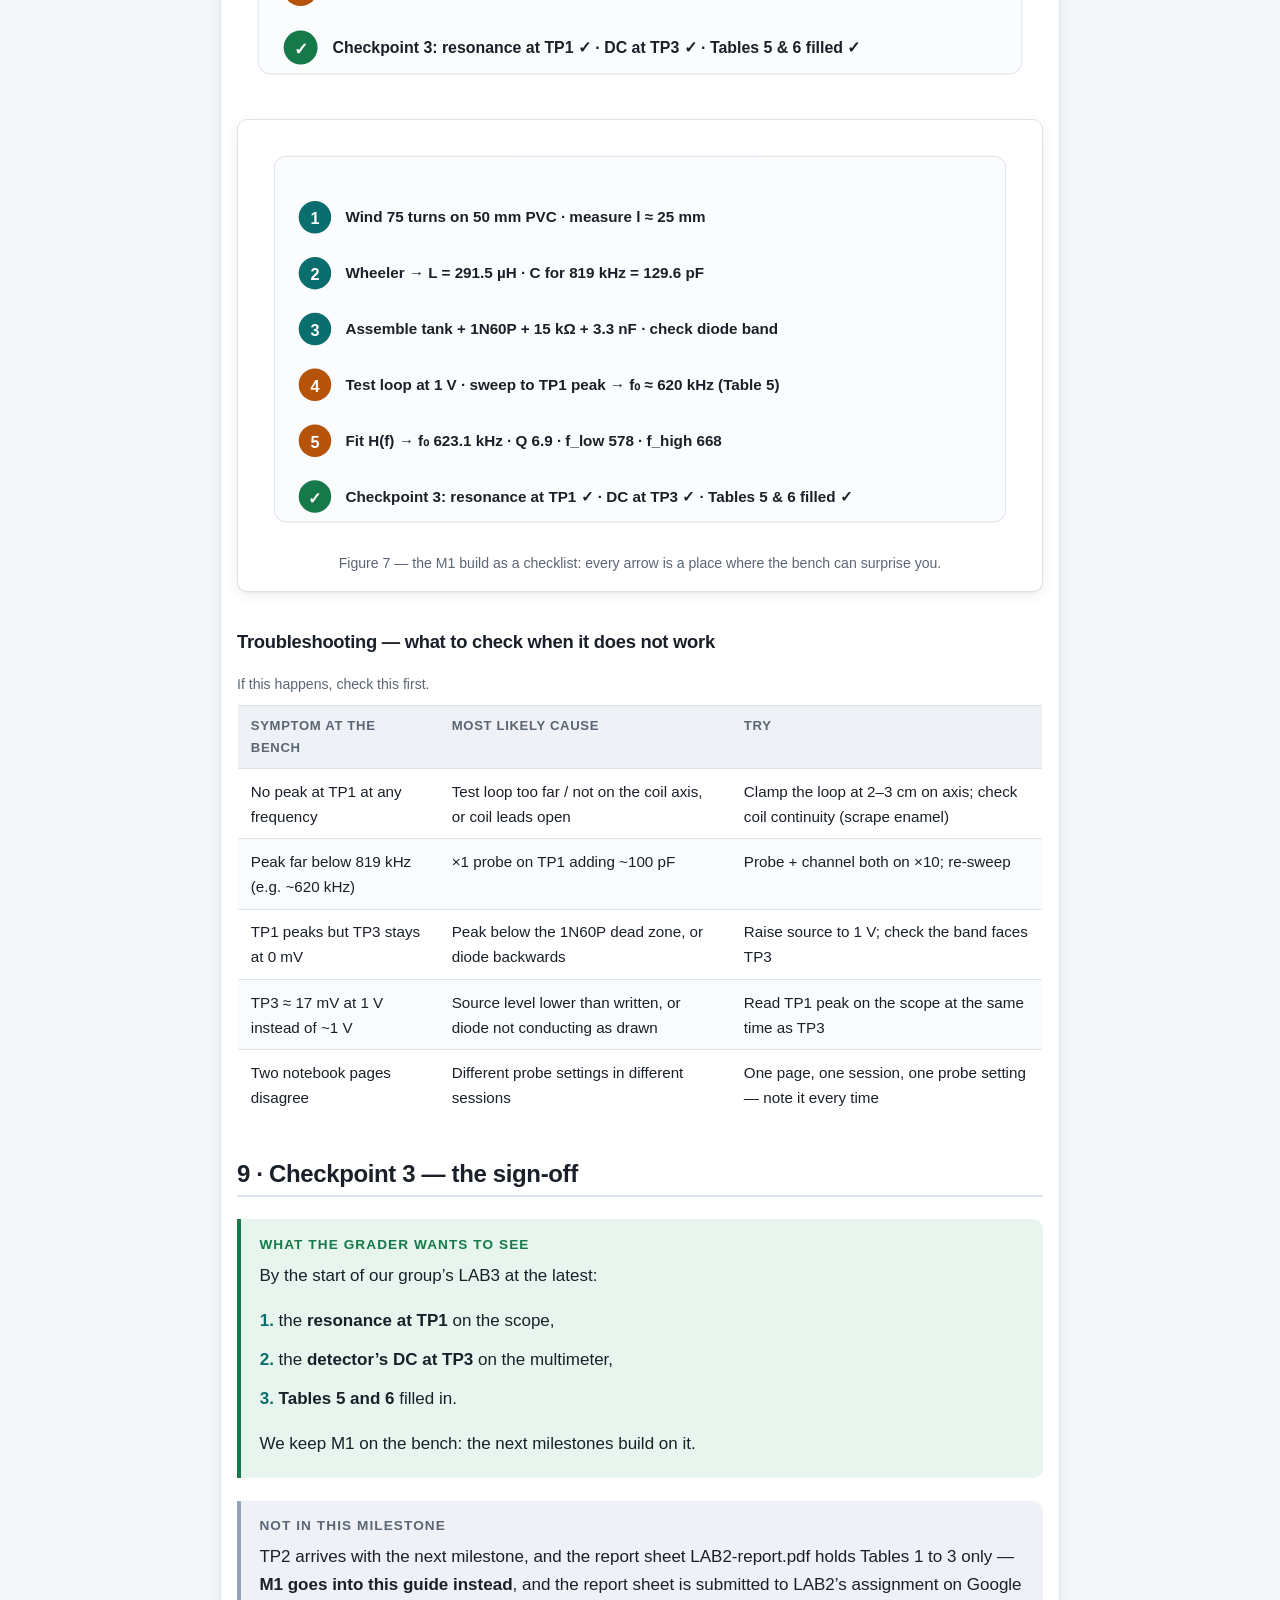
==== commit 2ea30621: "Fix browse freeze, renumber figures 1-7, dark-mode SVG palette" ====
--- a/m1.html
+++ b/m1.html
@@ -621,7 +621,7 @@
       <text x="398" y="74" text-anchor="middle" font-size="9.5" fill="#5b6675">fitted parallel-tank curve  H(f) = Vmax / √(1 + Q²(u − 1/u)²)  ·  f0 = 623.1 kHz · Q = 6.9 · residuals ≤ 26 mV</text>
     </svg>
     <figcaption>
-      Figure 1 — the seven-point sweep that built Table 5 (points), fitted with the parallel-tank
+      Figure 2 — the seven-point sweep that built Table 5 (points), fitted with the parallel-tank
       response (line). The −3 dB band is 578 to 668 kHz, so Q = 623 / 90 = 6.9. Table 5’s
       623 kHz is this fitted maximum, and the “Measured” row is these bench points — taken with the
       ×1 probe still on TP1, which is why the tank sits at 620-ish and not at 819 (probe ≈ 100 pF, §8.3).
@@ -631,7 +631,7 @@
   <figure>
     <img src="images/resonance.png" alt="Two scope screenshots side by side: on the left a small sine wave when the tank is away from resonance, on the right a much larger sine wave when the capacitor is tuned to f0. Both are at 1.00 V per division and 500 nanoseconds per division." loading="lazy">
     <figcaption>
-      Figure 2 — the same probe, the same 1.00 V/div and 500 ns/div, only the capacitor moved.
+      Figure 3 — the same probe, the same 1.00 V/div and 500 ns/div, only the capacitor moved.
       Left: away from resonance, about one division peak to peak. Right: tuned to f<sub>0</sub>,
       about three. Reading the period off the screen (≈ 3.3 divisions × 500 ns ≈ 1.65 µs) already
       says ≈ 600 kHz — close to the 620 we were looking for, and nowhere near the 819 of Table 4.
@@ -641,7 +641,7 @@
   <figure class="fig--narrow">
     <img src="images/tp1-scope.png" alt="Scope screenshot of TP1 at resonance on the RIGOL DS1052E, showing about four cycles of a sine wave with the scope’s measurement table open" loading="lazy">
     <figcaption>
-      Figure 3 — TP1 at f<sub>0</sub>, with the scope’s own measurement table open.
+      Figure 4 — TP1 at f<sub>0</sub>, with the scope’s own measurement table open.
       This is the trace the seven-point sweep in Table 5 is built on; the 0.7-of-peak points
       come from fitting that sweep, not from a single screen.
     </figcaption>
@@ -780,7 +780,7 @@
       <text x="40" y="368" font-size="12" fill="#5b6675">That is why the first rows of Table 6 read 0.0 mV while the later ones climb.</text>
     </svg>
     <figcaption>
-      Figure 4 — what the detector actually does. Left: the AM wave at TP1. Middle: its envelope.
+      Figure 6 — what the detector actually does. Left: the AM wave at TP1. Middle: its envelope.
       Right: TP3 after the 1N60P — a DC that follows the envelope, which for a steady sine is just a DC level.
       The amber line is the diode’s dead zone: below it, TP3 is silent no matter how good the resonance is.
     </figcaption>
@@ -1002,7 +1002,7 @@
       <circle cx="60" cy="355" r="16" fill="#16794a"/><text x="60" y="362" text-anchor="middle" fill="#fff" font-size="16" font-weight="bold">✓</text>
       <text x="90" y="360" font-size="15" font-weight="700" fill="#1a2029">Checkpoint 3: resonance at TP1 ✓ · DC at TP3 ✓ · Tables 5 &amp; 6 filled ✓</text>
     </svg>
-    <figcaption>Figure 6 — the M1 build as a checklist: every arrow is a place where the bench can surprise you.</figcaption>
+    <figcaption>Figure 7 — the M1 build as a checklist: every arrow is a place where the bench can surprise you.</figcaption>
   </figure>
 
   <h3>Troubleshooting — what to check when it does not work</h3>
--- a/css/style.css
+++ b/css/style.css
@@ -610,6 +610,59 @@
 [data-theme="dark"] figure img { border-color: var(--border); }
 [data-theme="dark"] .hero { background: linear-gradient(135deg, #0a2e3a 0%, #0b3d3a 55%, #144e4a 100%); }
 
+/* ---------- dark mode: inline SVG palette ----------
+   Every figure and the simulator draw with hardcoded light-theme hex values as
+   SVG presentation attributes. A CSS declaration beats a presentation
+   attribute, so these selectors repaint the artwork without touching markup.
+   Deliberately NOT restyled: #fff / #ffffff — white sits inside coloured chips
+   (checklist numbers, hollow data-point markers) and must stay white. */
+[data-theme="dark"] figure svg [fill="#1a2029"],
+[data-theme="dark"] figure svg [fill="#111827"] { fill: #e6ebf2; }
+[data-theme="dark"] figure svg [fill="#5b6675"] { fill: #9aa7b8; }
+[data-theme="dark"] figure svg [fill="#7c4a2d"] { fill: #c8a07a; }
+
+[data-theme="dark"] figure svg [stroke="#1a2029"] { stroke: #e6ebf2; }
+[data-theme="dark"] figure svg [stroke="#111827"],
+[data-theme="dark"] figure svg [stroke="#000000"] { stroke: #cbd5e1; }
+
+[data-theme="dark"] figure svg [fill="#fbfcfd"] { fill: #1f2935; }
+[data-theme="dark"] figure svg [fill="#eef1f5"] { fill: #26313e; }
+[data-theme="dark"] figure svg [stroke="#dde3ea"] { stroke: #2a3644; }
+[data-theme="dark"] figure svg [stroke="#eef1f5"] { stroke: #26313e; }
+[data-theme="dark"] figure svg [stroke="#cbd5e1"] { stroke: #3a4756; }
+
+[data-theme="dark"] figure svg [fill="#0b6e6e"] { fill: #3dbfb8; }
+[data-theme="dark"] figure svg [stroke="#0b6e6e"] { stroke: #3dbfb8; }
+[data-theme="dark"] figure svg [fill="#b45309"] { fill: #f0a04b; }
+[data-theme="dark"] figure svg [stroke="#b45309"] { stroke: #f0a04b; }
+[data-theme="dark"] figure svg [fill="#16794a"] { fill: #4ade80; }
+
+[data-theme="dark"] figure svg [fill="#fdf3e7"] { fill: #3d2b17; }
+[data-theme="dark"] figure svg [stroke="#f3d8b5"] { stroke: #5c4426; }
+[data-theme="dark"] figure svg [fill="#0d2b28"] { fill: #12433c; }
+[data-theme="dark"] figure svg [fill="#cfd6dd"] { fill: #3a4756; }
+[data-theme="dark"] figure svg [fill="#1f2937"] { fill: #475569; }
+[data-theme="dark"] figure svg [fill="#31404d"] { fill: #4a5b6d; }
+
+/* the interactive tank plot + bench view use the same palette (set by sim.js) */
+[data-theme="dark"] .sim__plot svg [fill="#fbfcfd"],
+[data-theme="dark"] .sim__bench svg [fill="#fbfcfd"] { fill: #1f2935; }
+[data-theme="dark"] .sim__plot svg [stroke="#dde3ea"],
+[data-theme="dark"] .sim__bench svg [stroke="#dde3ea"] { stroke: #2a3644; }
+[data-theme="dark"] .sim__plot svg [stroke="#eef1f5"],
+[data-theme="dark"] .sim__bench svg [stroke="#eef1f5"] { stroke: #26313e; }
+[data-theme="dark"] .sim__plot svg [fill="#0b6e6e"],
+[data-theme="dark"] .sim__bench svg [fill="#0b6e6e"] { fill: #3dbfb8; }
+[data-theme="dark"] .sim__plot svg [stroke="#0b6e6e"],
+[data-theme="dark"] .sim__bench svg [stroke="#0b6e6e"] { stroke: #3dbfb8; }
+[data-theme="dark"] .sim__plot svg [fill="#b45309"],
+[data-theme="dark"] .sim__bench svg [fill="#b45309"] { fill: #f0a04b; }
+[data-theme="dark"] .sim__plot svg [stroke="#b45309"],
+[data-theme="dark"] .sim__bench svg [stroke="#b45309"] { stroke: #f0a04b; }
+[data-theme="dark"] .sim__axis { fill: #e6ebf2; }
+[data-theme="dark"] .sim-tick { fill: #9aa7b8; }
+[data-theme="dark"] .sim__bench { background: var(--surface-2); }
+
 /* ---------- reduced motion ---------- */
 @media (prefers-reduced-motion: reduce) {
   html { scroll-behavior: auto; }
--- a/css/style.css
+++ b/css/style.css
@@ -610,6 +610,59 @@
 [data-theme="dark"] figure img { border-color: var(--border); }
 [data-theme="dark"] .hero { background: linear-gradient(135deg, #0a2e3a 0%, #0b3d3a 55%, #144e4a 100%); }
 
+/* ---------- dark mode: inline SVG palette ----------
+   Every figure and the simulator draw with hardcoded light-theme hex values as
+   SVG presentation attributes. A CSS declaration beats a presentation
+   attribute, so these selectors repaint the artwork without touching markup.
+   Deliberately NOT restyled: #fff / #ffffff — white sits inside coloured chips
+   (checklist numbers, hollow data-point markers) and must stay white. */
+[data-theme="dark"] figure svg [fill="#1a2029"],
+[data-theme="dark"] figure svg [fill="#111827"] { fill: #e6ebf2; }
+[data-theme="dark"] figure svg [fill="#5b6675"] { fill: #9aa7b8; }
+[data-theme="dark"] figure svg [fill="#7c4a2d"] { fill: #c8a07a; }
+
+[data-theme="dark"] figure svg [stroke="#1a2029"] { stroke: #e6ebf2; }
+[data-theme="dark"] figure svg [stroke="#111827"],
+[data-theme="dark"] figure svg [stroke="#000000"] { stroke: #cbd5e1; }
+
+[data-theme="dark"] figure svg [fill="#fbfcfd"] { fill: #1f2935; }
+[data-theme="dark"] figure svg [fill="#eef1f5"] { fill: #26313e; }
+[data-theme="dark"] figure svg [stroke="#dde3ea"] { stroke: #2a3644; }
+[data-theme="dark"] figure svg [stroke="#eef1f5"] { stroke: #26313e; }
+[data-theme="dark"] figure svg [stroke="#cbd5e1"] { stroke: #3a4756; }
+
+[data-theme="dark"] figure svg [fill="#0b6e6e"] { fill: #3dbfb8; }
+[data-theme="dark"] figure svg [stroke="#0b6e6e"] { stroke: #3dbfb8; }
+[data-theme="dark"] figure svg [fill="#b45309"] { fill: #f0a04b; }
+[data-theme="dark"] figure svg [stroke="#b45309"] { stroke: #f0a04b; }
+[data-theme="dark"] figure svg [fill="#16794a"] { fill: #4ade80; }
+
+[data-theme="dark"] figure svg [fill="#fdf3e7"] { fill: #3d2b17; }
+[data-theme="dark"] figure svg [stroke="#f3d8b5"] { stroke: #5c4426; }
+[data-theme="dark"] figure svg [fill="#0d2b28"] { fill: #12433c; }
+[data-theme="dark"] figure svg [fill="#cfd6dd"] { fill: #3a4756; }
+[data-theme="dark"] figure svg [fill="#1f2937"] { fill: #475569; }
+[data-theme="dark"] figure svg [fill="#31404d"] { fill: #4a5b6d; }
+
+/* the interactive tank plot + bench view use the same palette (set by sim.js) */
+[data-theme="dark"] .sim__plot svg [fill="#fbfcfd"],
+[data-theme="dark"] .sim__bench svg [fill="#fbfcfd"] { fill: #1f2935; }
+[data-theme="dark"] .sim__plot svg [stroke="#dde3ea"],
+[data-theme="dark"] .sim__bench svg [stroke="#dde3ea"] { stroke: #2a3644; }
+[data-theme="dark"] .sim__plot svg [stroke="#eef1f5"],
+[data-theme="dark"] .sim__bench svg [stroke="#eef1f5"] { stroke: #26313e; }
+[data-theme="dark"] .sim__plot svg [fill="#0b6e6e"],
+[data-theme="dark"] .sim__bench svg [fill="#0b6e6e"] { fill: #3dbfb8; }
+[data-theme="dark"] .sim__plot svg [stroke="#0b6e6e"],
+[data-theme="dark"] .sim__bench svg [stroke="#0b6e6e"] { stroke: #3dbfb8; }
+[data-theme="dark"] .sim__plot svg [fill="#b45309"],
+[data-theme="dark"] .sim__bench svg [fill="#b45309"] { fill: #f0a04b; }
+[data-theme="dark"] .sim__plot svg [stroke="#b45309"],
+[data-theme="dark"] .sim__bench svg [stroke="#b45309"] { stroke: #f0a04b; }
+[data-theme="dark"] .sim__axis { fill: #e6ebf2; }
+[data-theme="dark"] .sim-tick { fill: #9aa7b8; }
+[data-theme="dark"] .sim__bench { background: var(--surface-2); }
+
 /* ---------- reduced motion ---------- */
 @media (prefers-reduced-motion: reduce) {
   html { scroll-behavior: auto; }
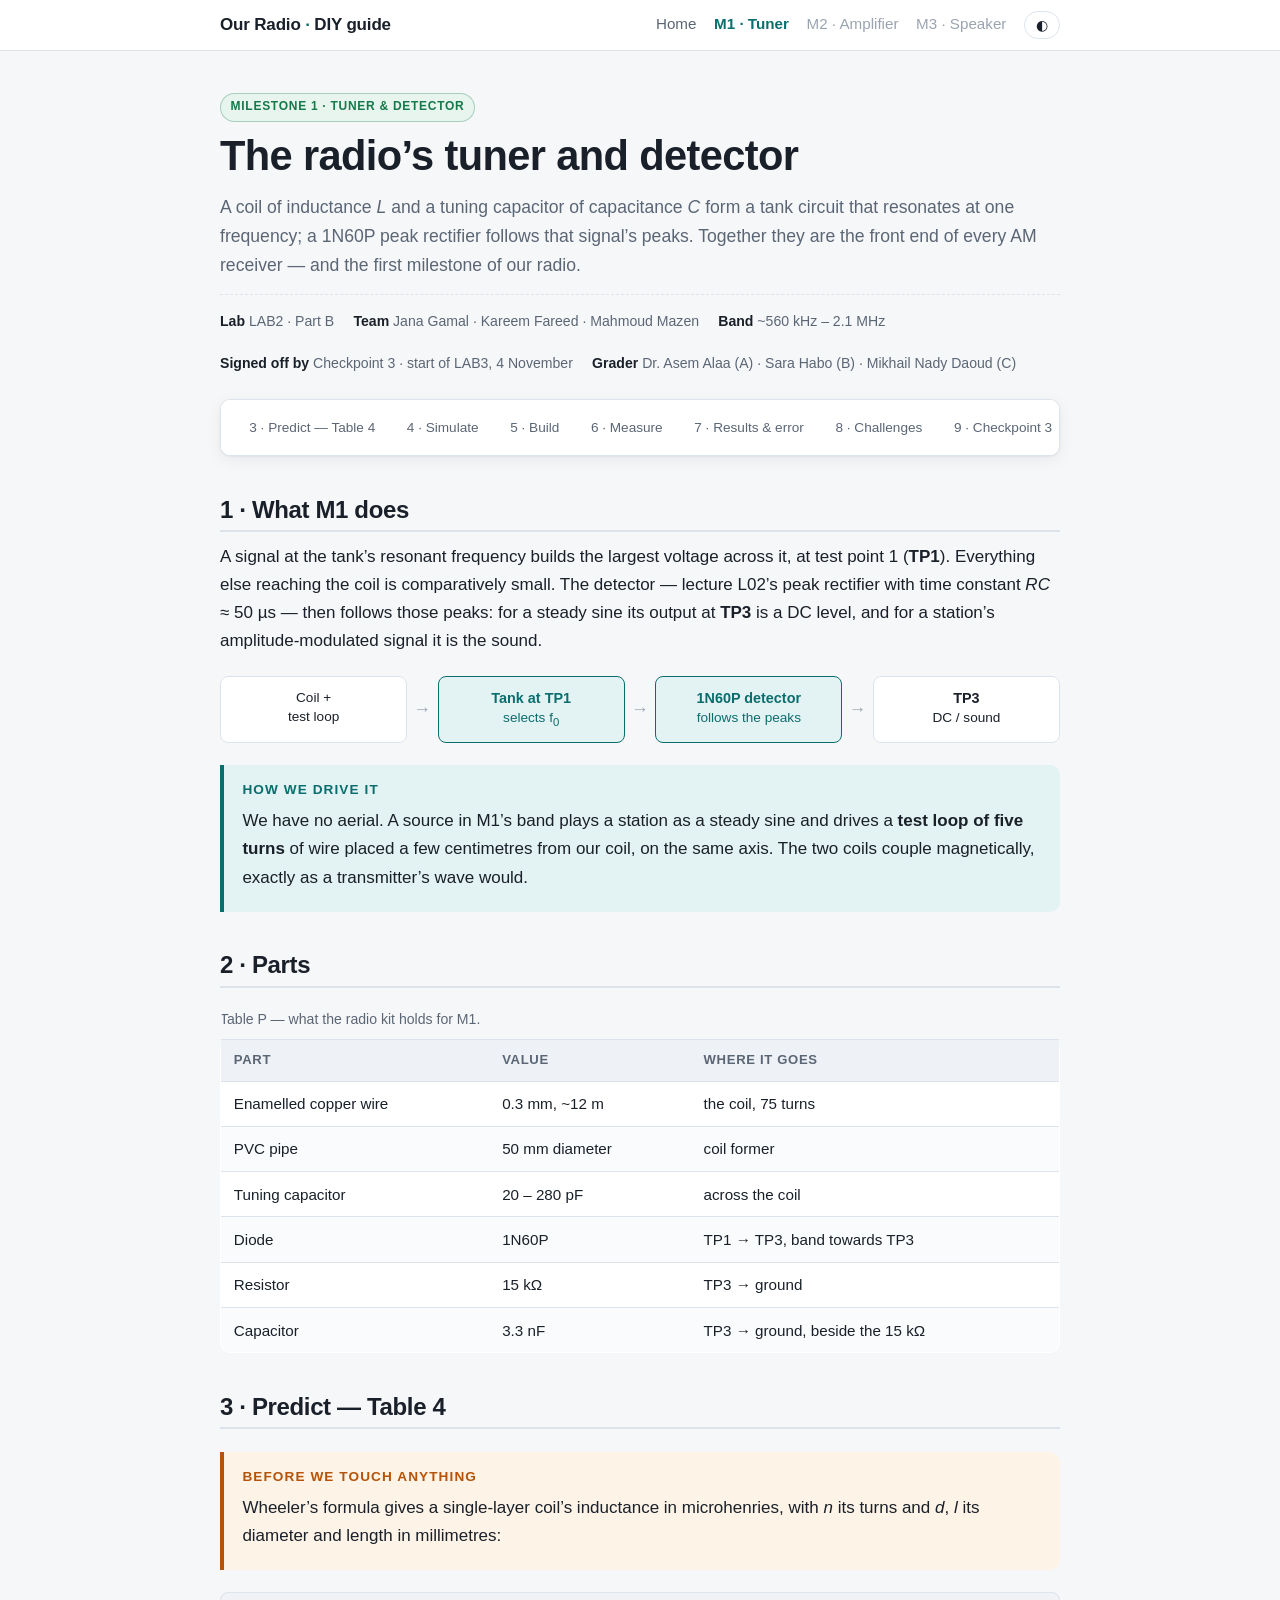
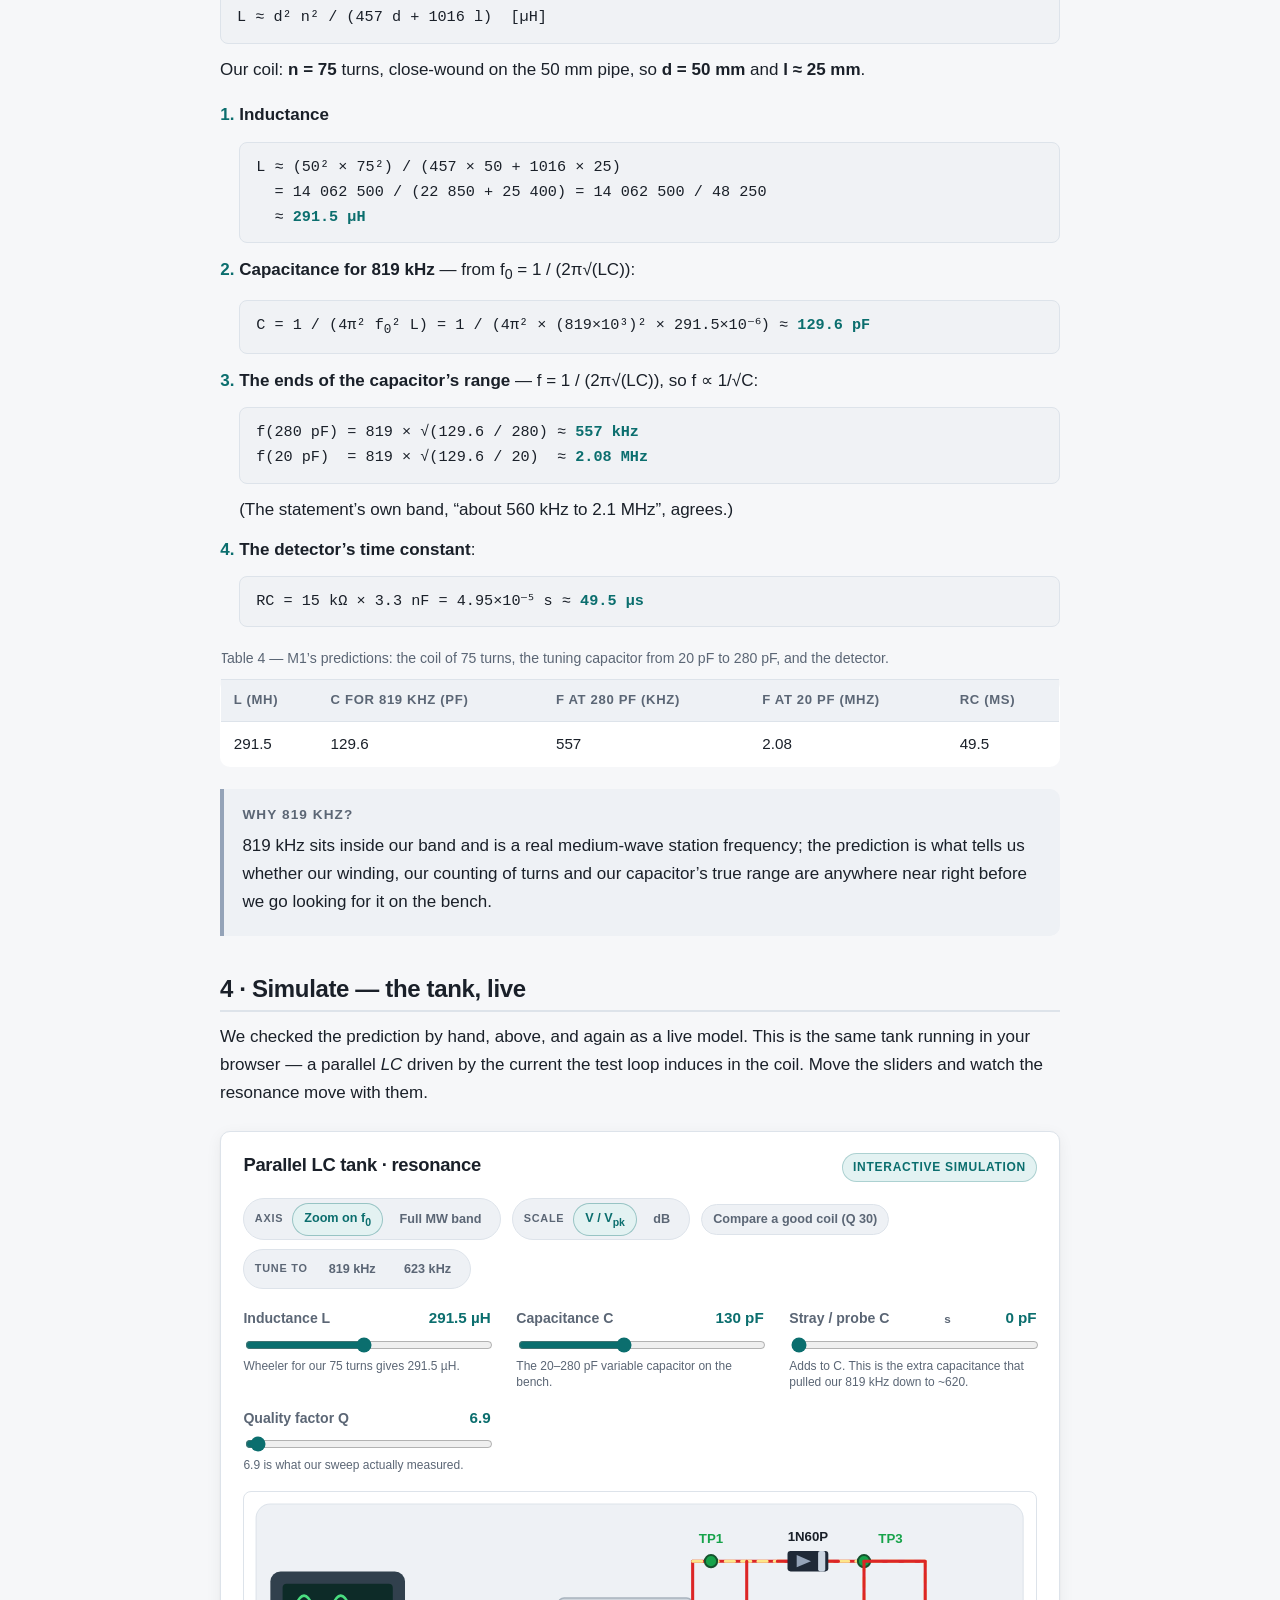
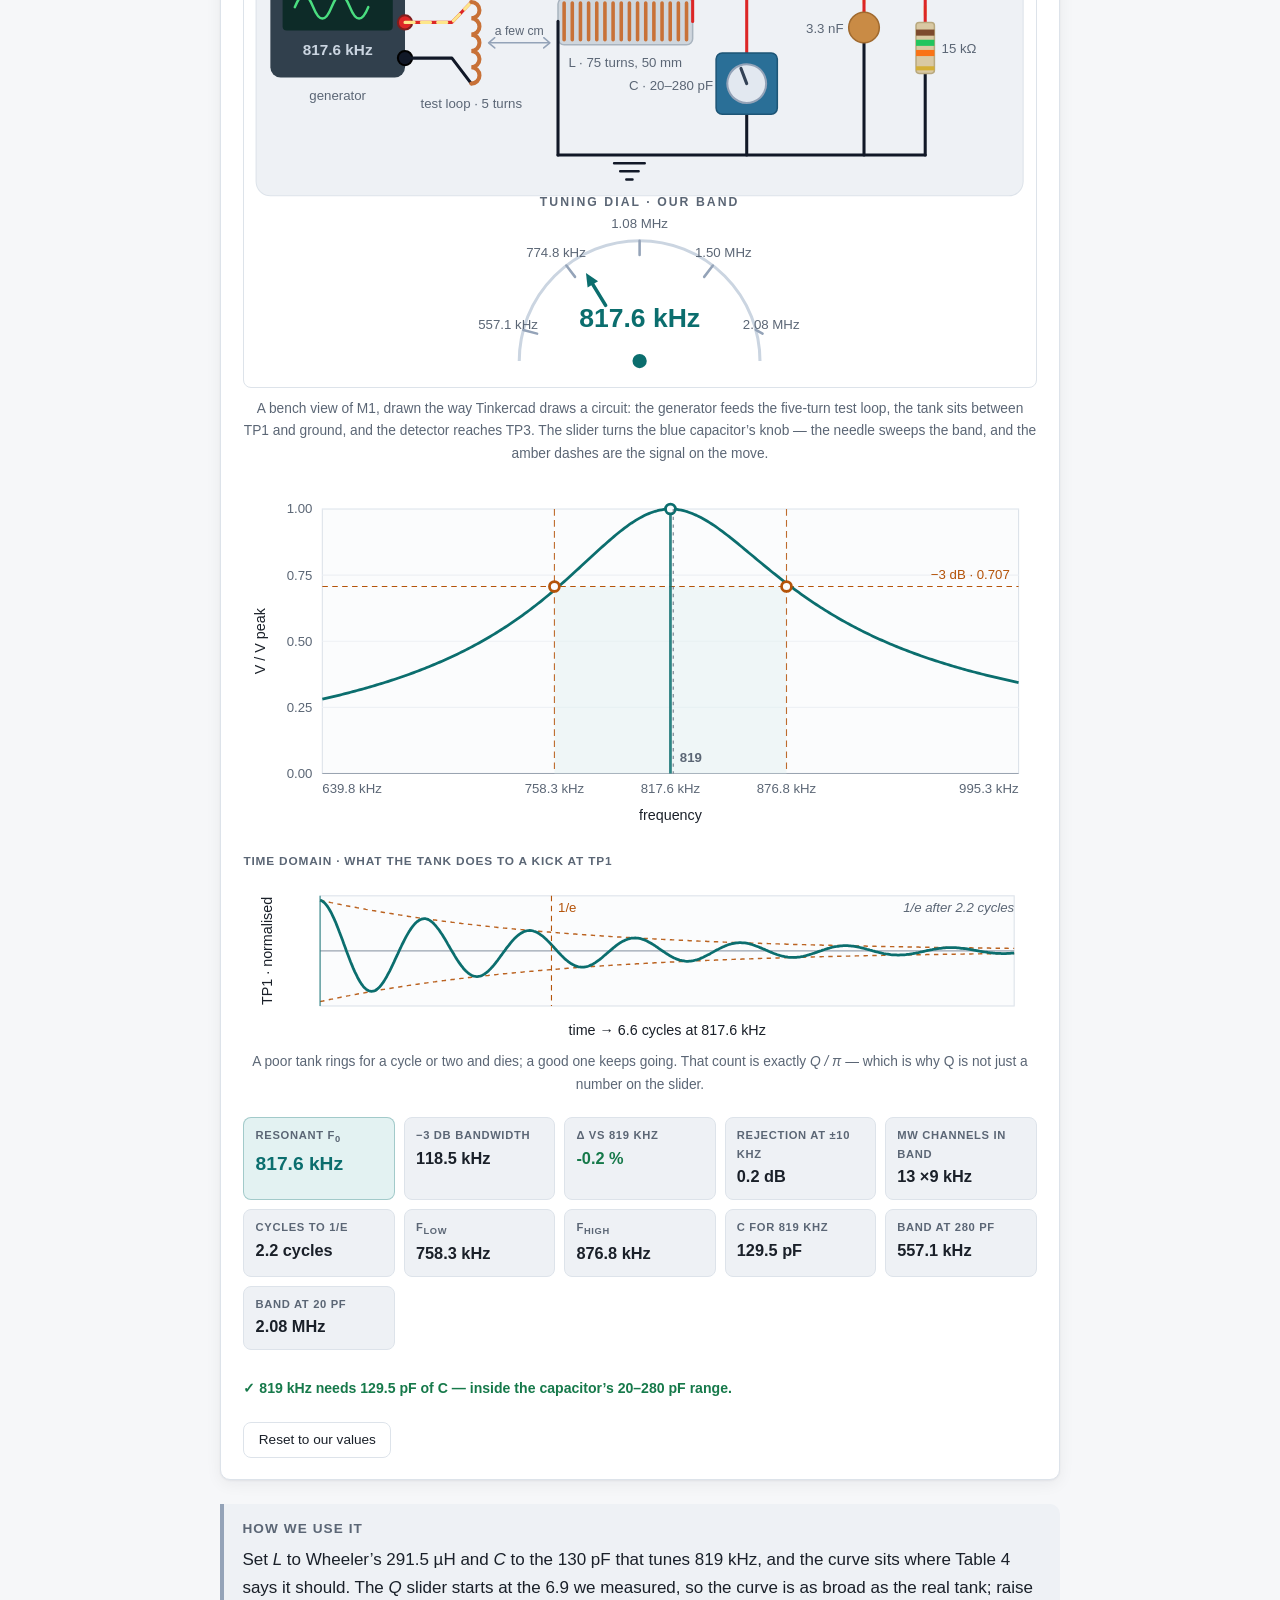
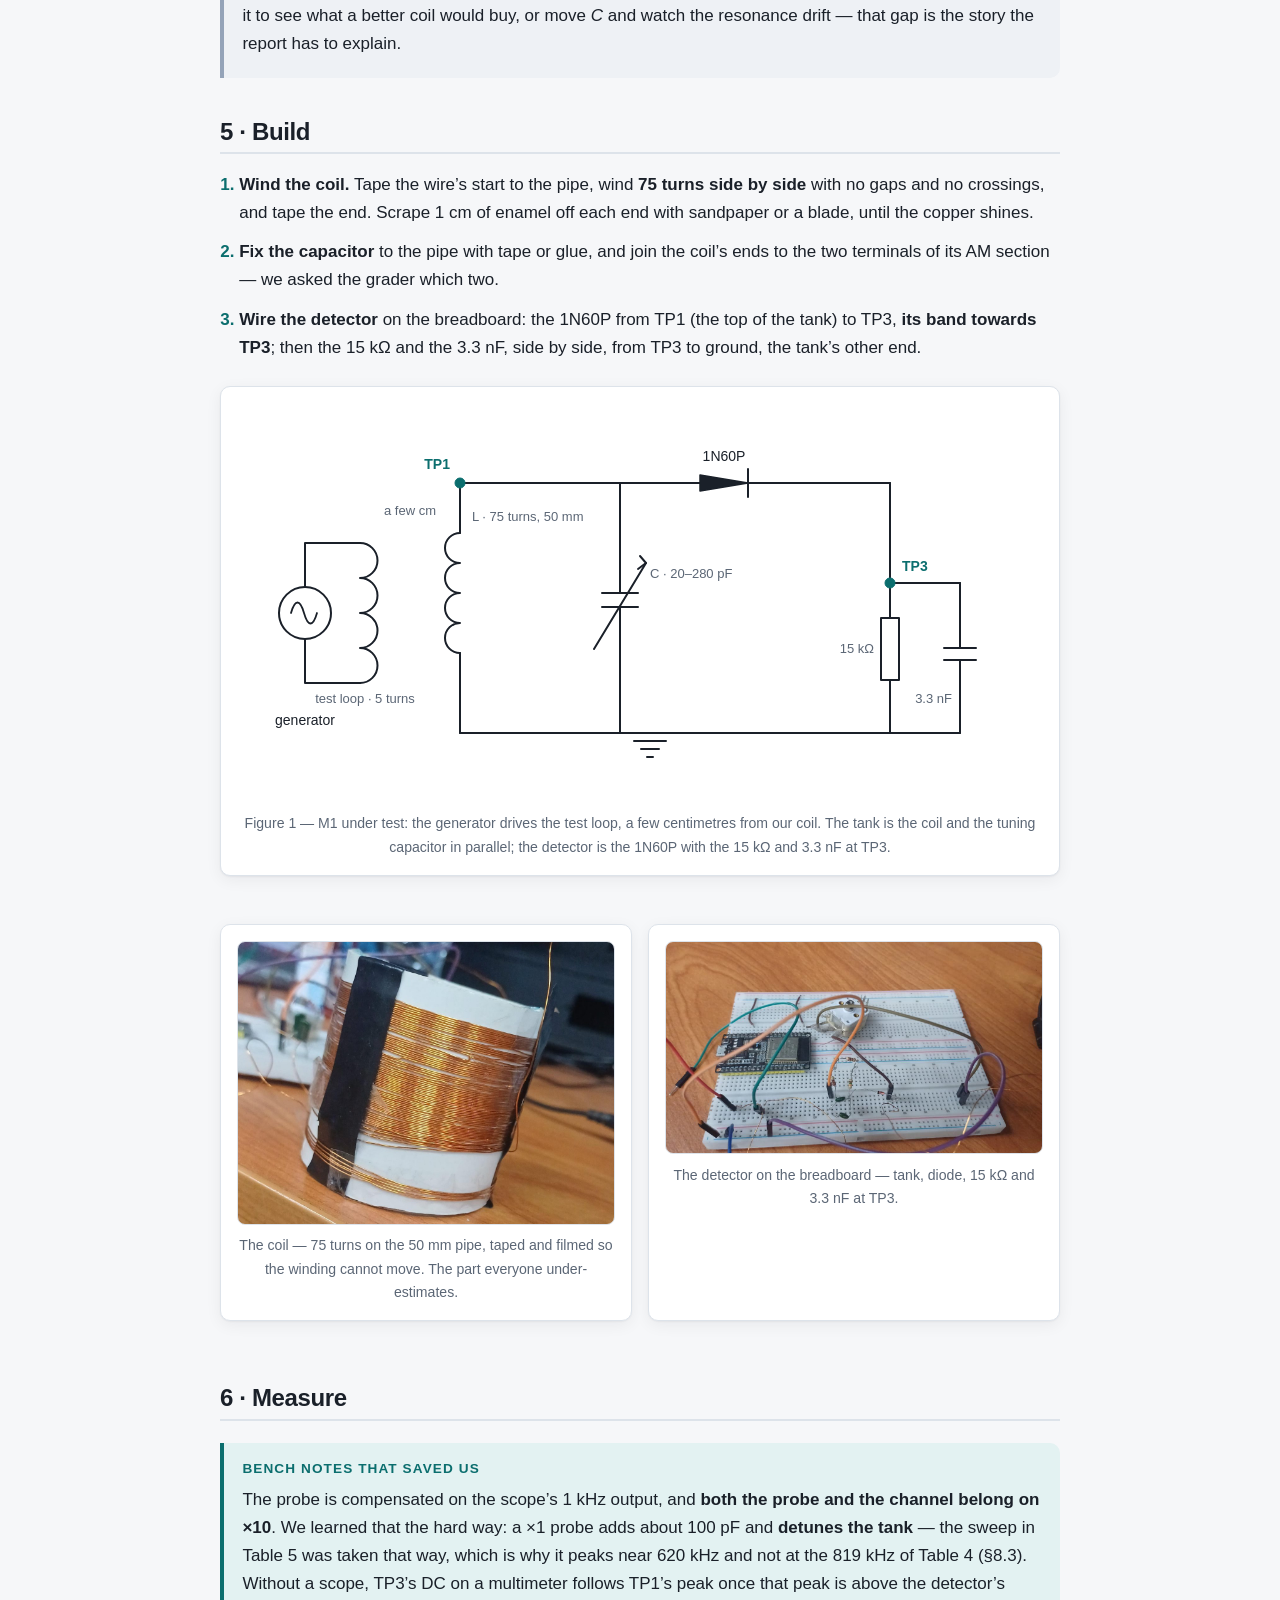
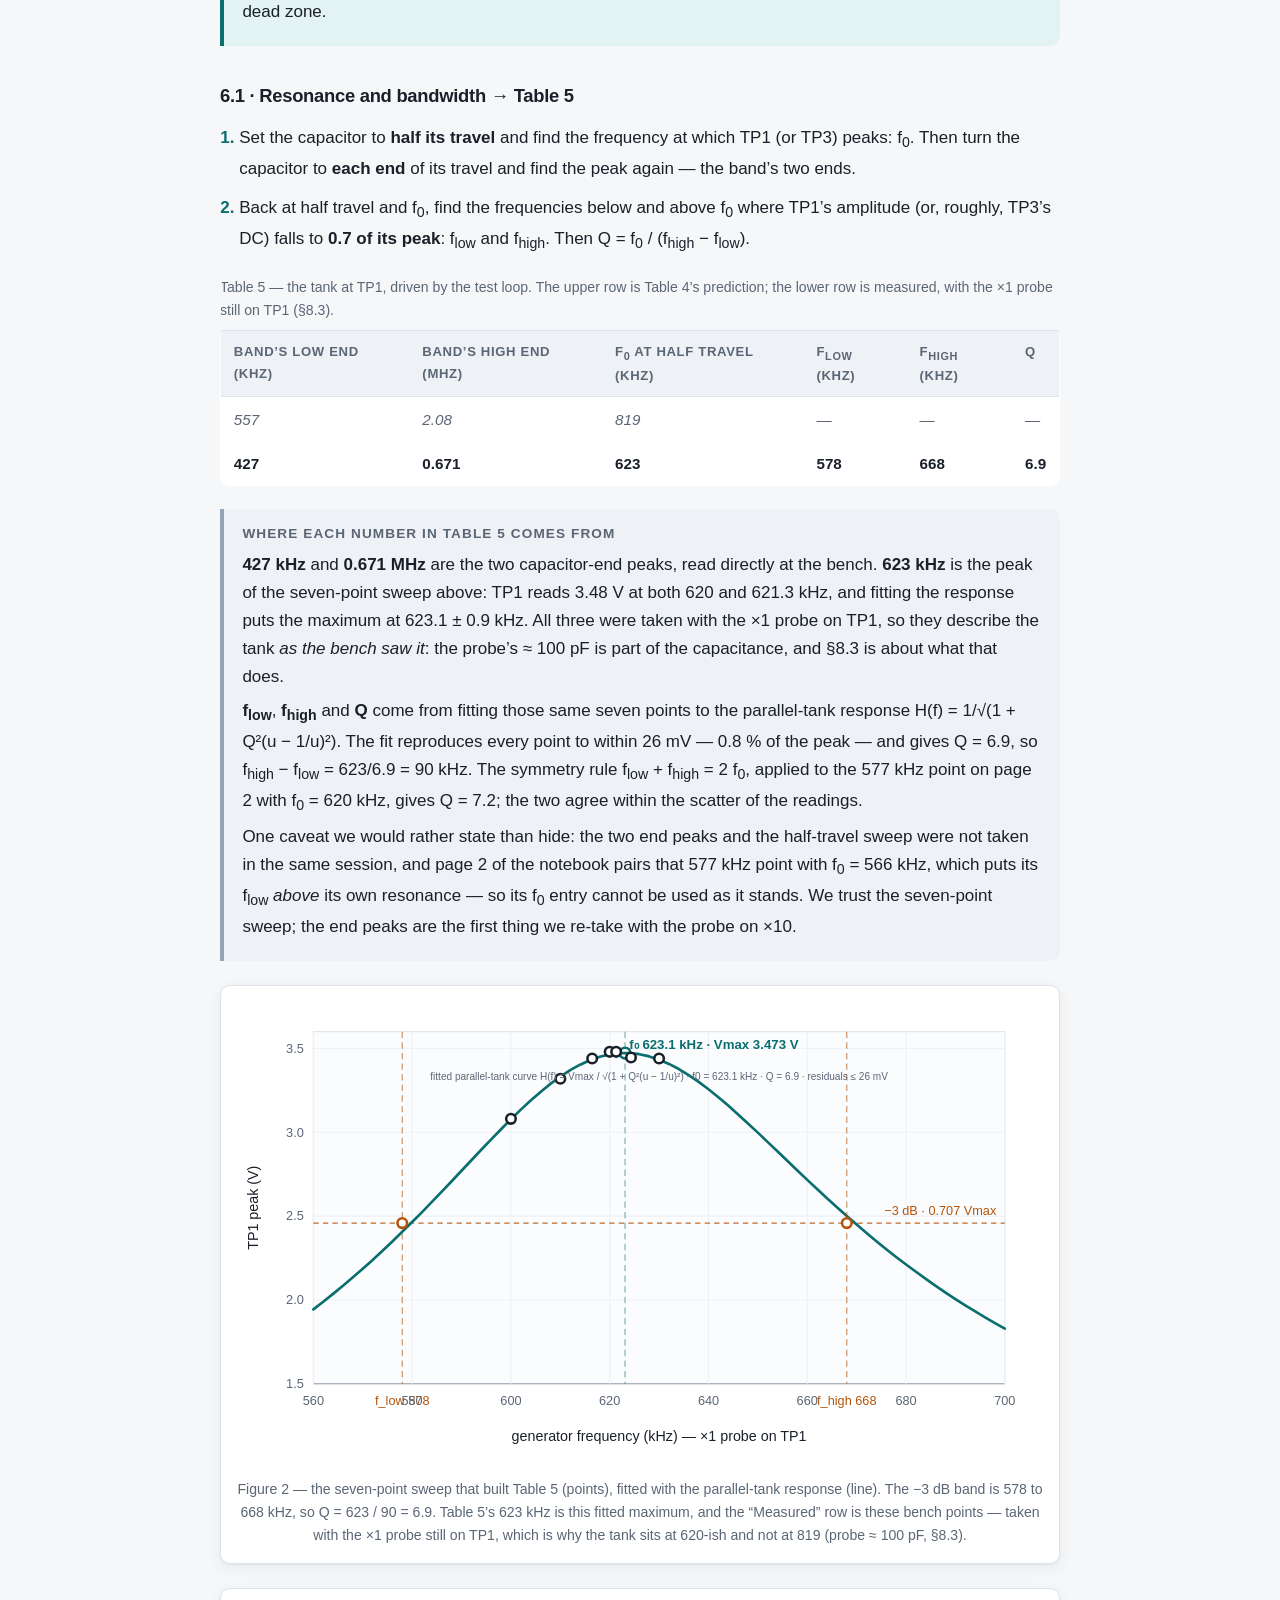
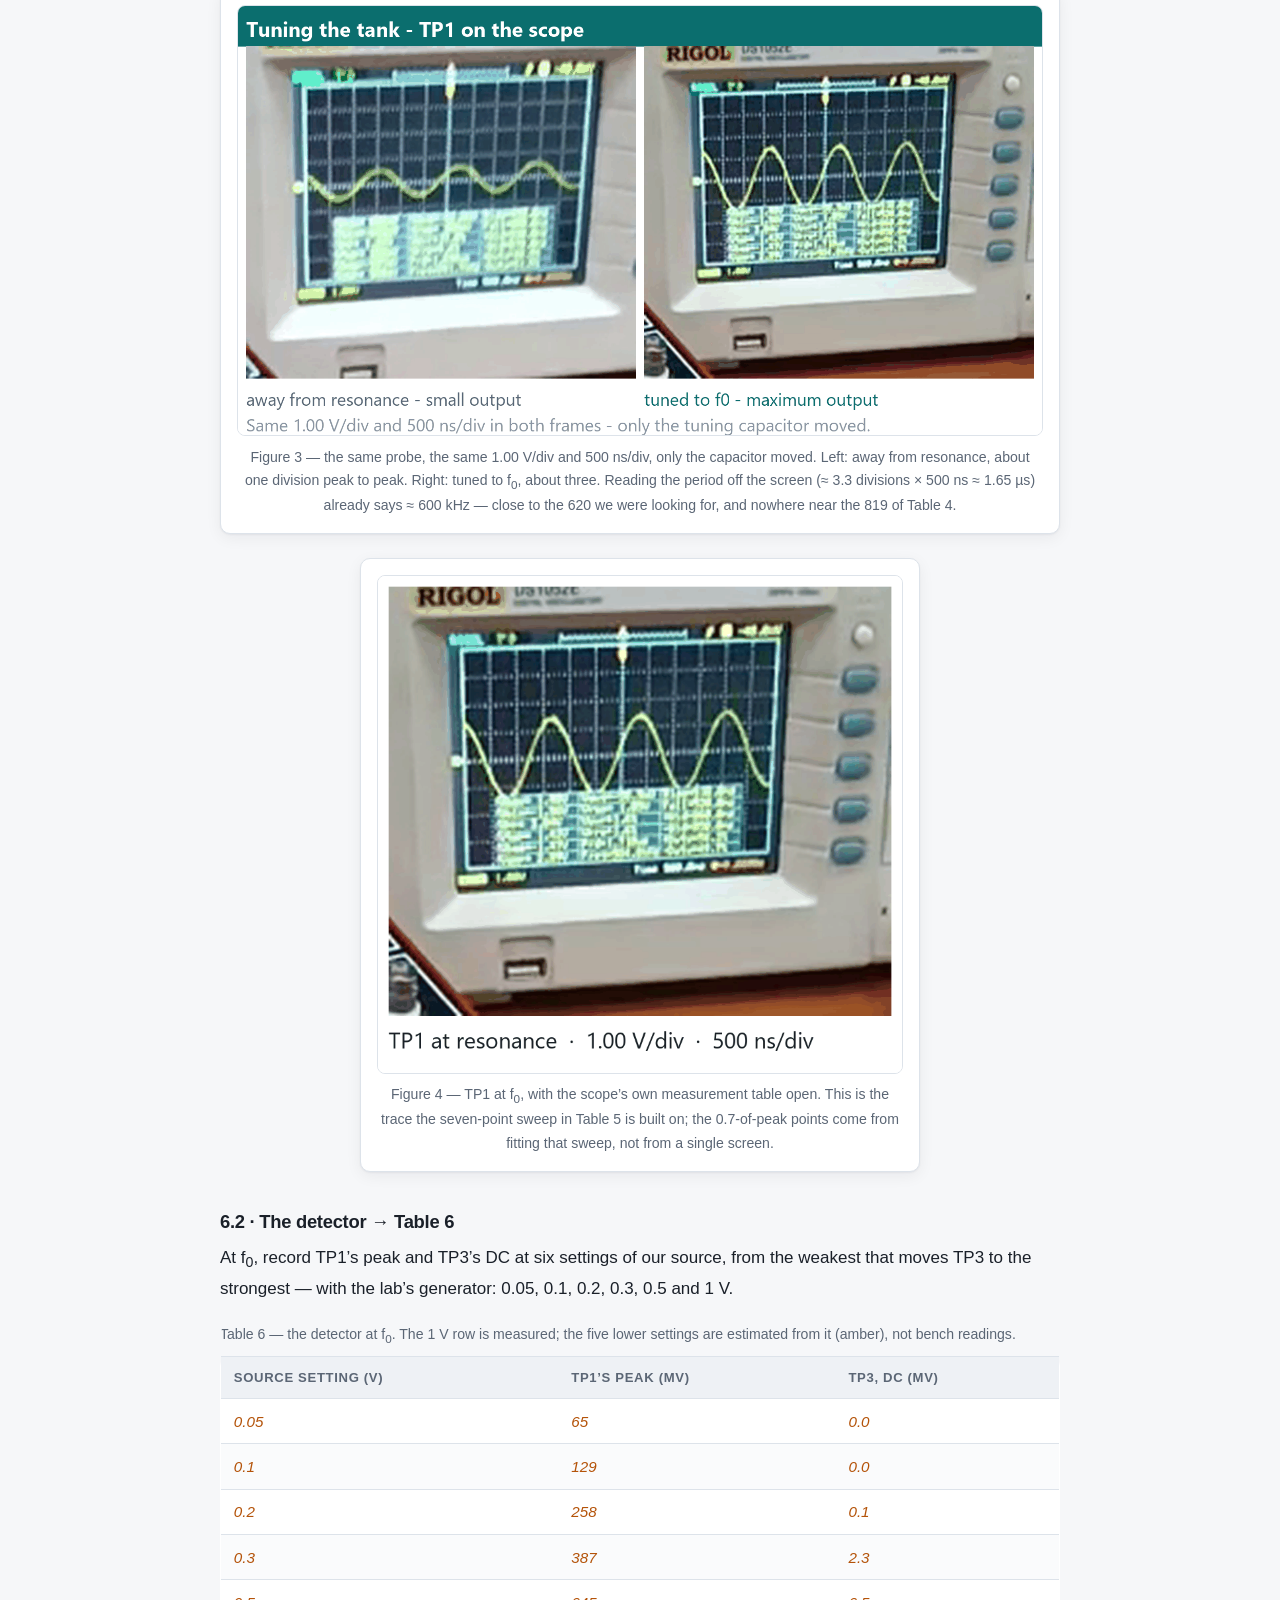
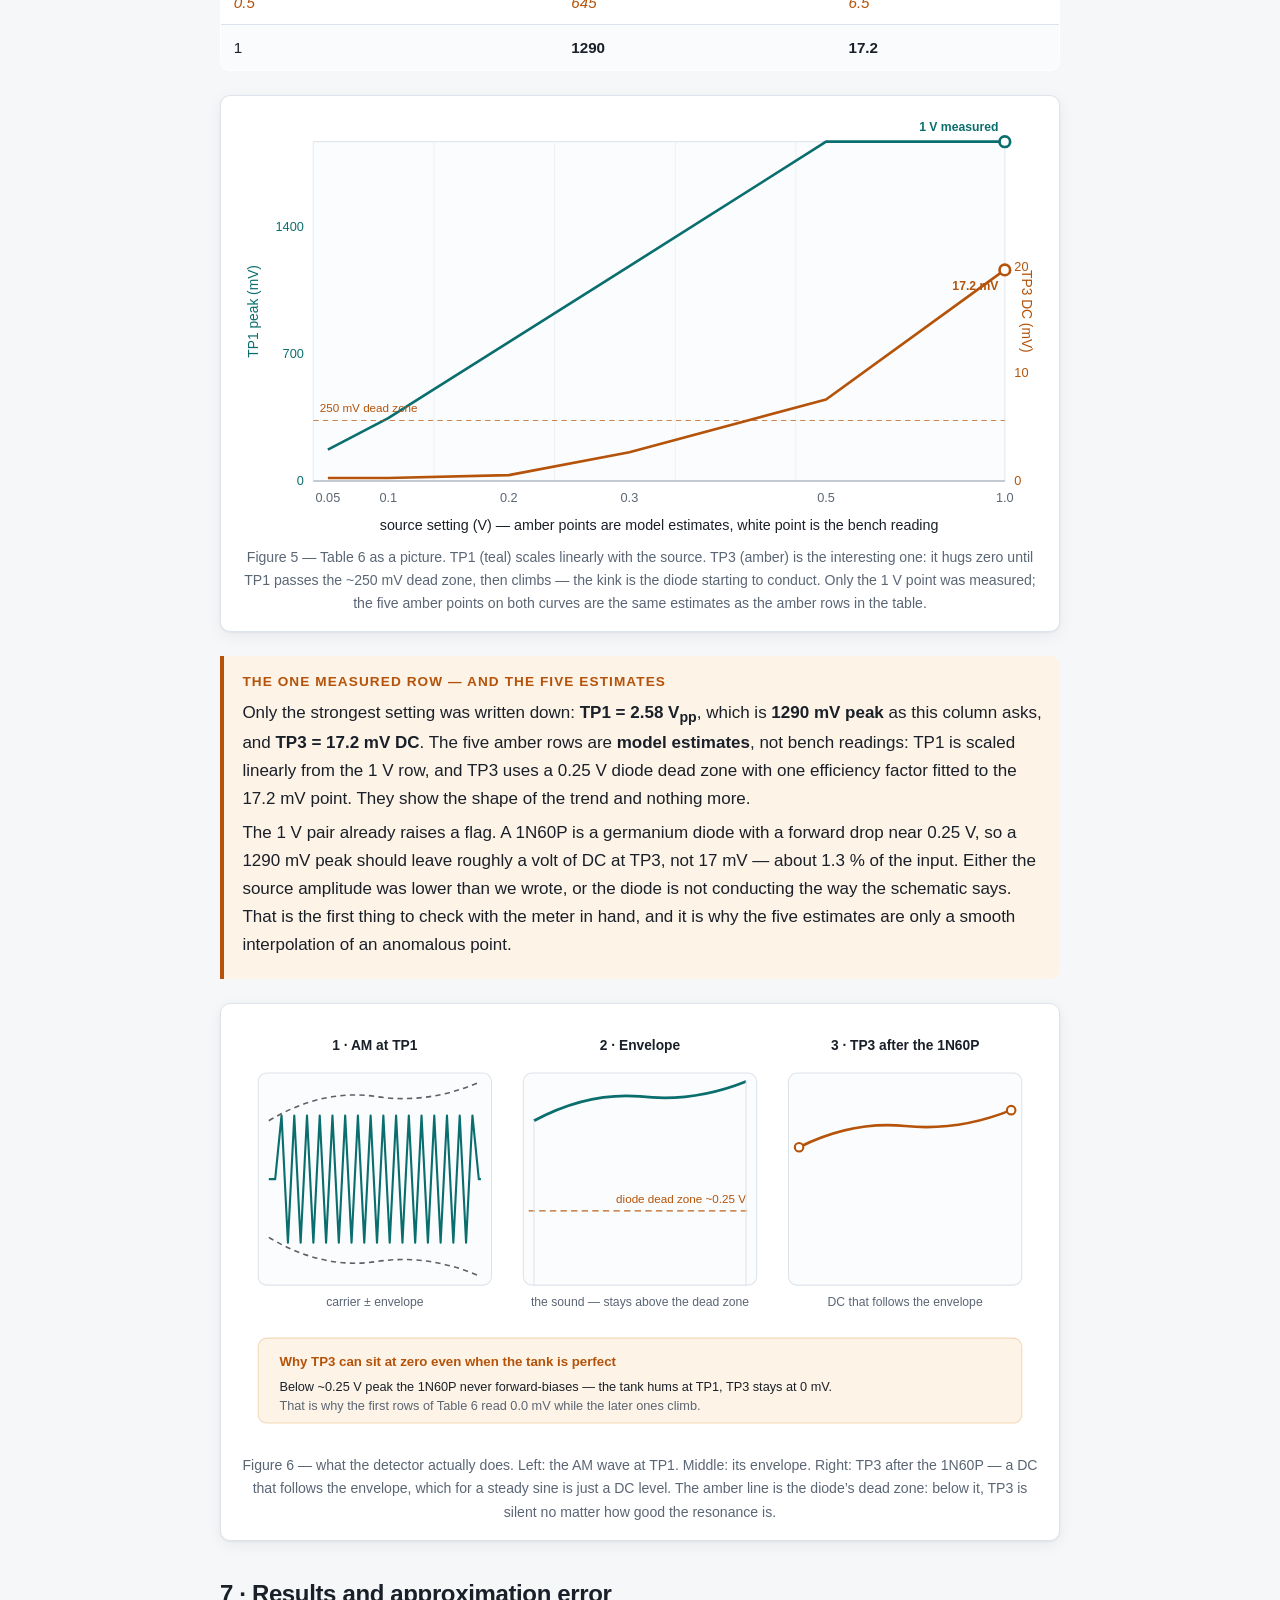
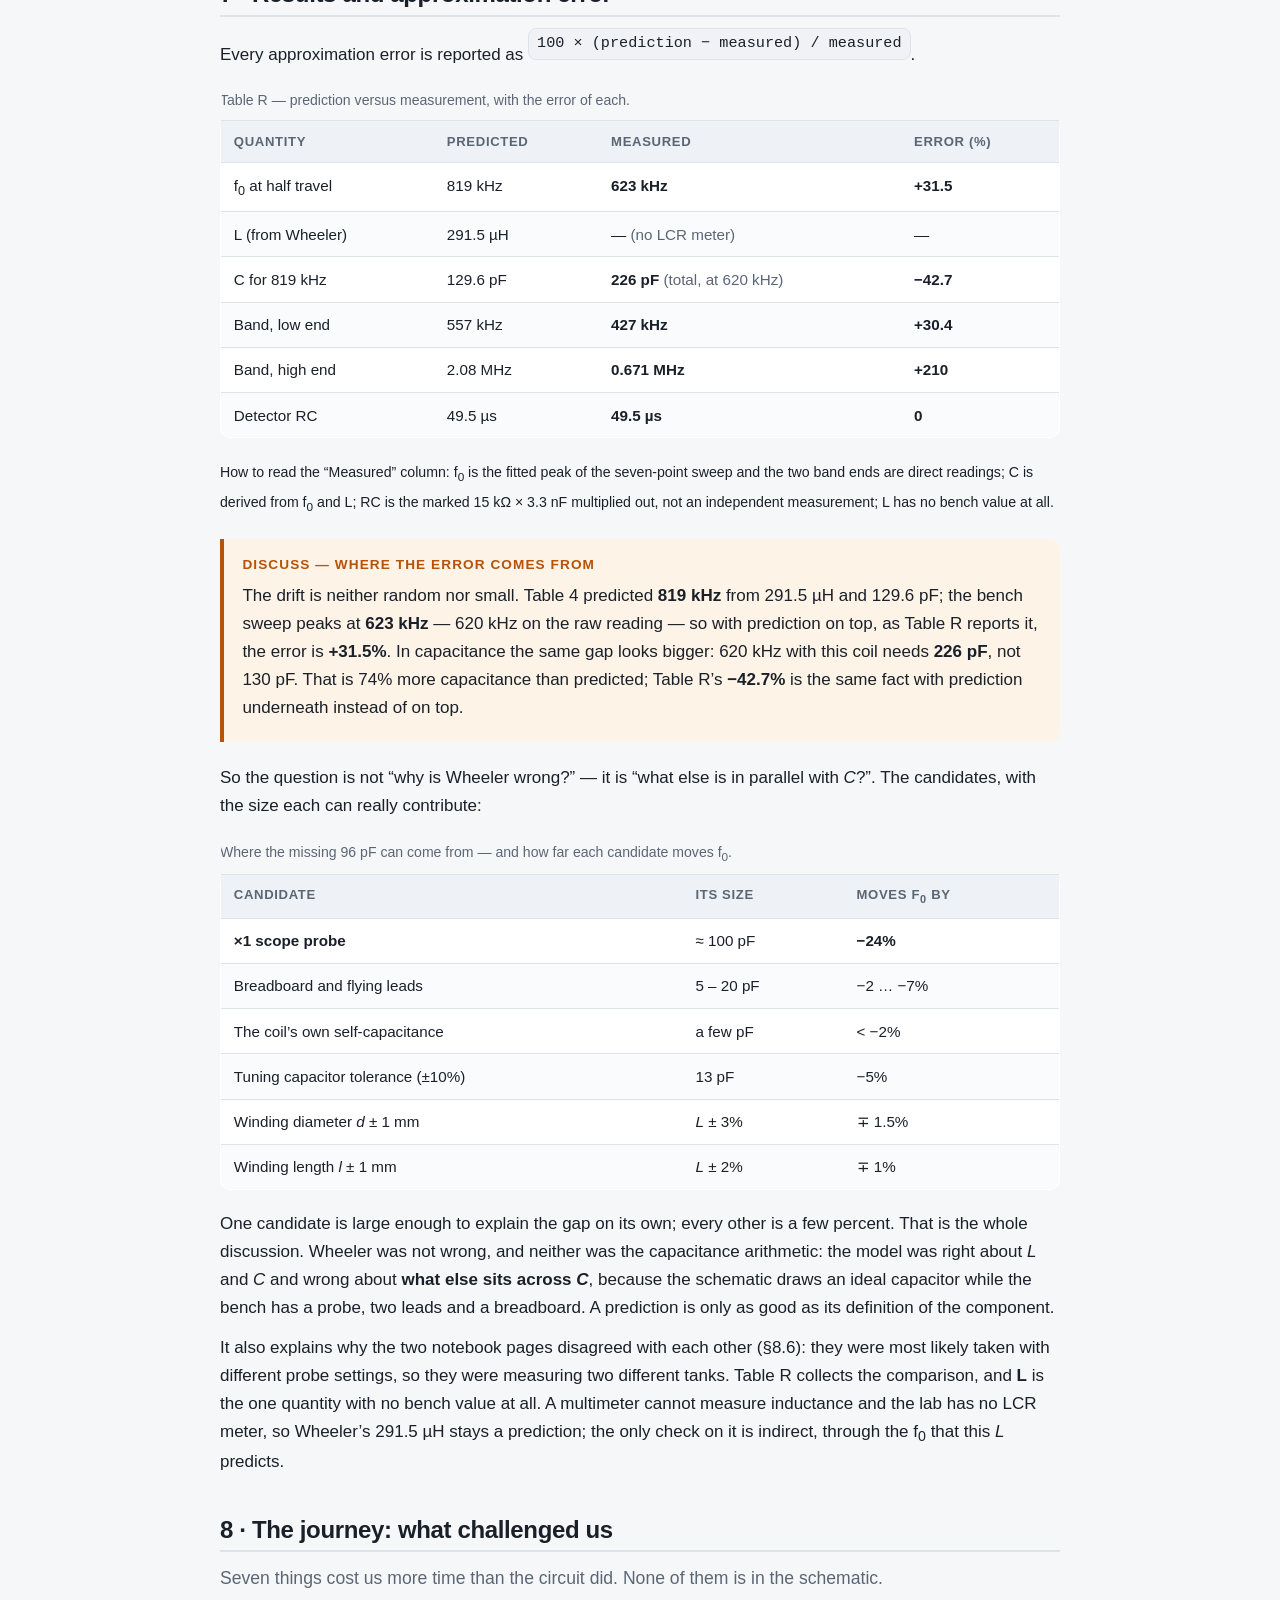
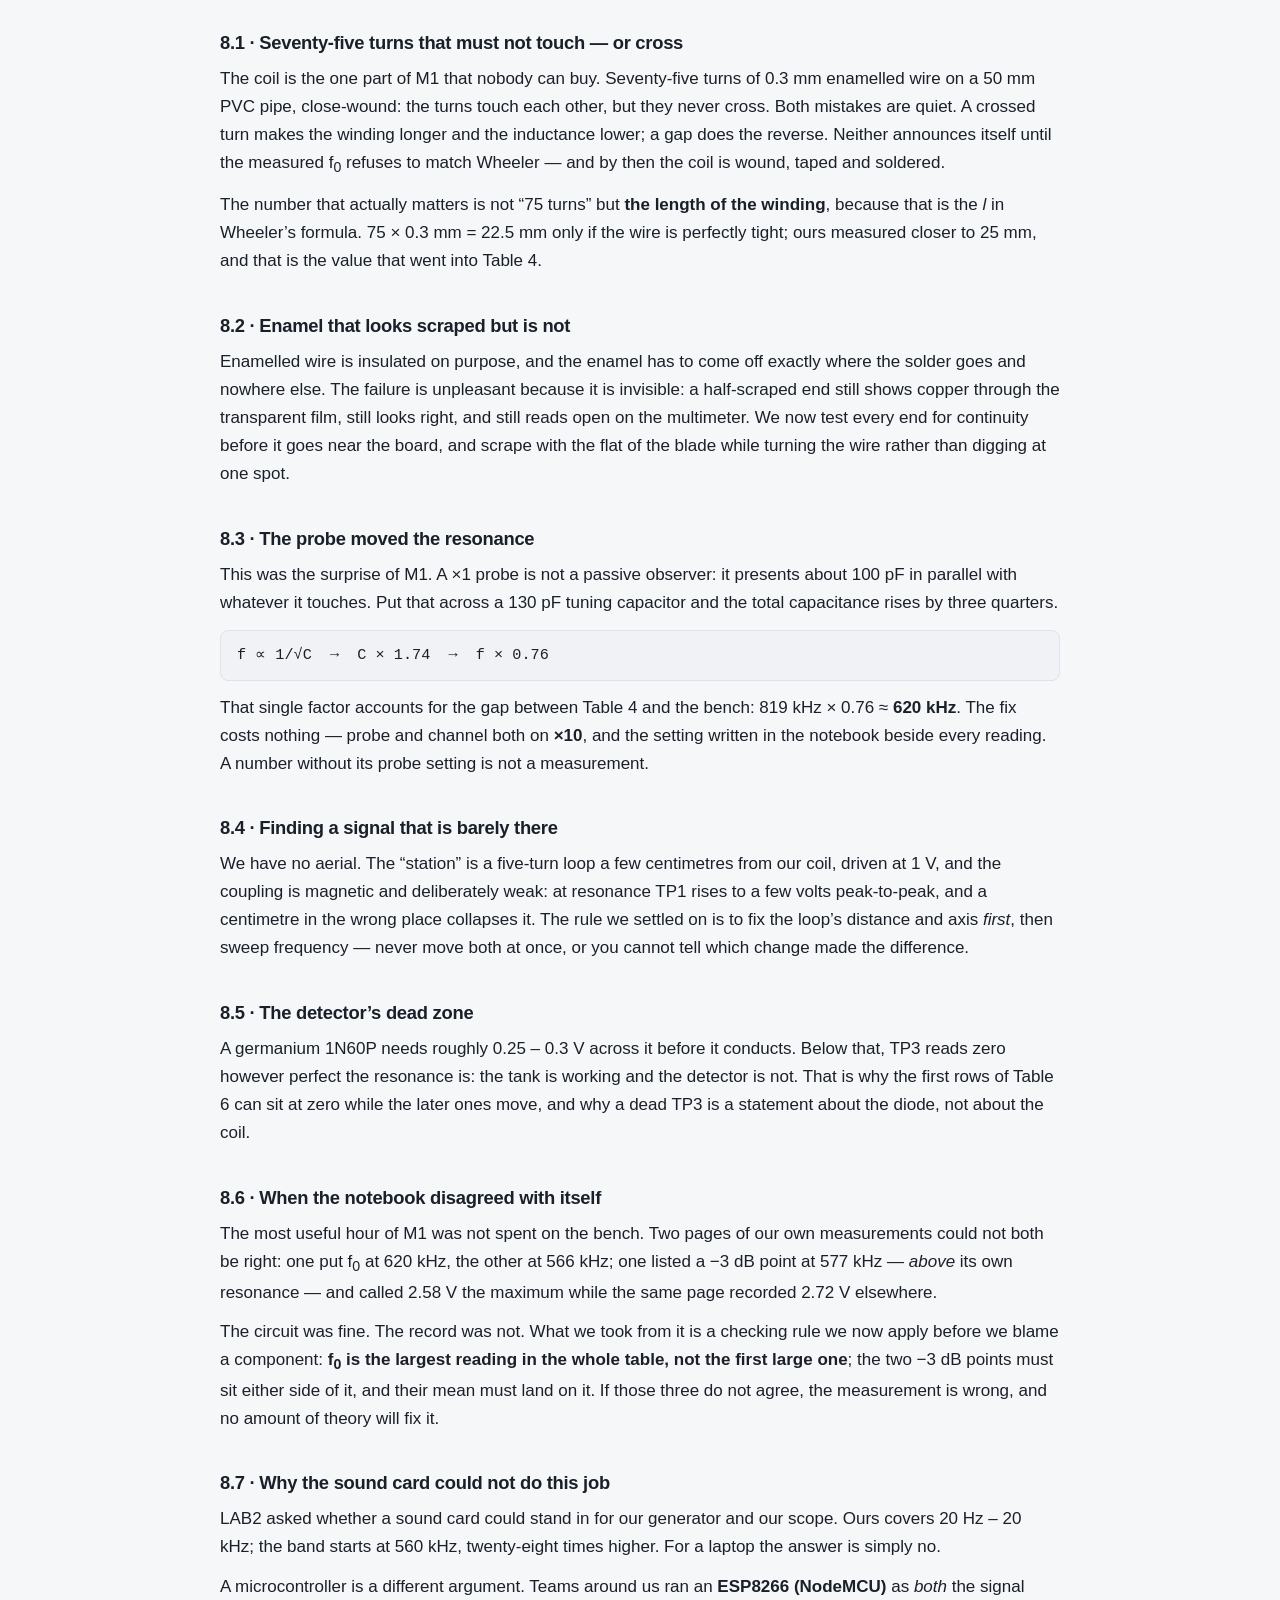
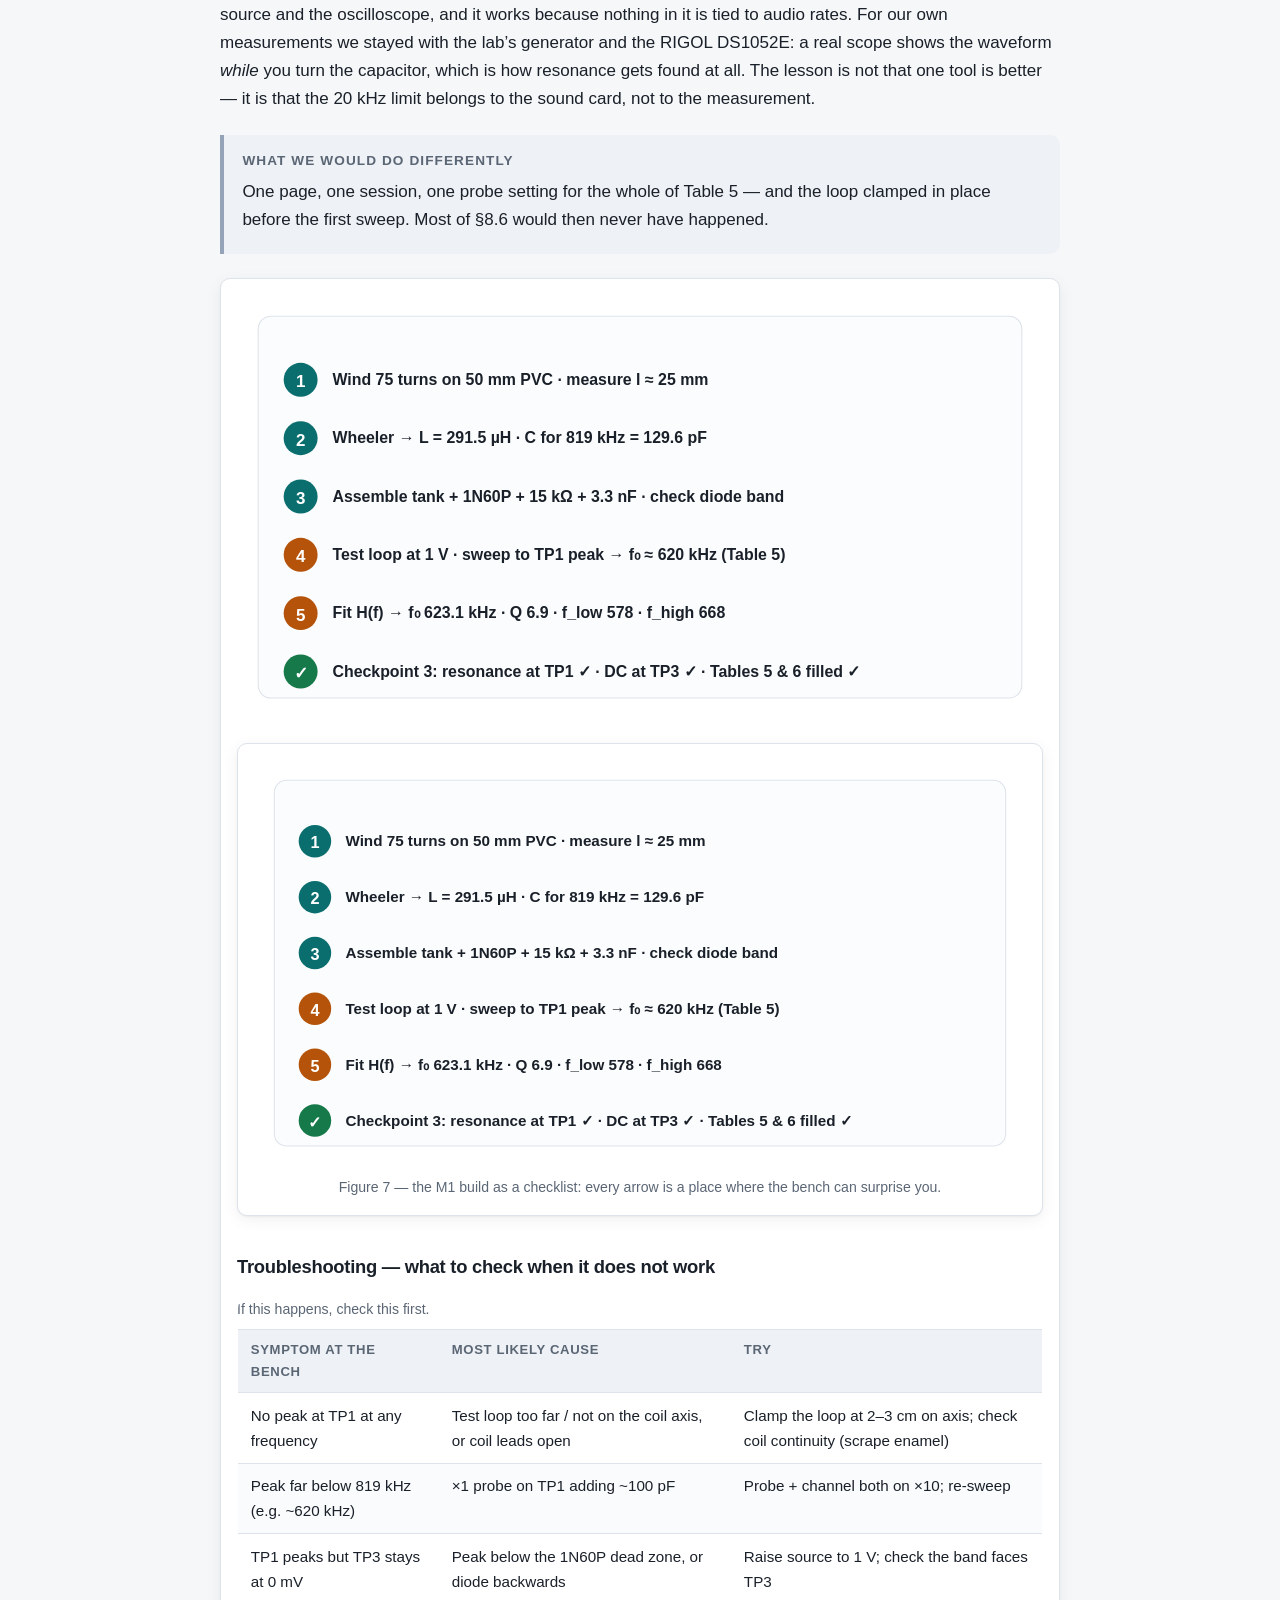
==== commit c89bc955: "Sim Phase A: MW band axis, stray C, auto-tune, dB+shading, ghost, ring-down" ====
--- a/m1.html
+++ b/m1.html
@@ -197,18 +197,45 @@
       <span class="badge">interactive simulation</span>
     </div>
 
+    <div class="sim__bar" role="group" aria-label="Plot options">
+      <div class="seg" role="group" aria-label="Frequency axis">
+        <span class="seg__cap">Axis</span>
+        <button type="button" class="seg__b is-on" data-axis="zoom" aria-pressed="true">Zoom on f<sub>0</sub></button>
+        <button type="button" class="seg__b" data-axis="band" aria-pressed="false">Full MW band</button>
+      </div>
+      <div class="seg" role="group" aria-label="Vertical scale">
+        <span class="seg__cap">Scale</span>
+        <button type="button" class="seg__b is-on" data-unit="lin" aria-pressed="true">V / V<sub>pk</sub></button>
+        <button type="button" class="seg__b" data-unit="db" aria-pressed="false">dB</button>
+      </div>
+      <button type="button" class="chip" id="btnGhost" aria-pressed="false">Compare a good coil (Q 30)</button>
+      <div class="seg" role="group" aria-label="Auto tune">
+        <span class="seg__cap">Tune to</span>
+        <button type="button" class="seg__b" id="btn819">819 kHz</button>
+        <button type="button" class="seg__b" id="btn623">623 kHz</button>
+      </div>
+    </div>
+
     <div class="sim__controls">
       <label class="ctrl">
         <span class="ctrl__label">Inductance L <output id="valL">291.5 µH</output></span>
         <input type="range" id="inL" min="100" max="500" step="0.5" value="291.5">
+        <span class="ctrl__hint">Wheeler for our 75 turns gives 291.5 µH.</span>
       </label>
       <label class="ctrl">
         <span class="ctrl__label">Capacitance C <output id="valC">130 pF</output></span>
         <input type="range" id="inC" min="20" max="280" step="1" value="130">
+        <span class="ctrl__hint">The 20–280 pF variable capacitor on the bench.</span>
+      </label>
+      <label class="ctrl">
+        <span class="ctrl__label">Stray / probe C<sub>s</sub> <output id="valStray">0 pF</output></span>
+        <input type="range" id="inStray" min="0" max="150" step="1" value="0">
+        <span class="ctrl__hint">Adds to C. This is the extra capacitance that pulled our 819 kHz down to ~620.</span>
       </label>
       <label class="ctrl">
         <span class="ctrl__label">Quality factor Q <output id="valQ">6.9</output></span>
         <input type="range" id="inQ" min="1" max="300" step="0.1" value="6.9">
+        <span class="ctrl__hint">6.9 is what our sweep actually measured.</span>
       </label>
     </div>
 
@@ -342,9 +369,23 @@
            aria-label="Plot of the tank’s normalised response against frequency, with markers at the resonant frequency and at the two −3 dB points."></svg>
     </div>
 
+    <div class="sim__ring">
+      <p class="sim__sub">Time domain · what the tank does to a kick at TP1</p>
+      <svg id="simRing" viewBox="0 0 720 150" role="img"
+           aria-label="The tank’s ring-down: a damped sine at TP1 whose envelope falls by 1/e after Q divided by pi cycles."></svg>
+      <p class="sim__caption sim__caption--tight">
+        A poor tank rings for a cycle or two and dies; a good one keeps going. That count is exactly
+        <i>Q / π</i> — which is why Q is not just a number on the slider.
+      </p>
+    </div>
+
     <div class="sim__readout">
       <div class="stat stat--hero"><b>Resonant f<sub>0</sub></b><span id="out_f0">—</span></div>
       <div class="stat"><b>−3 dB bandwidth</b><span id="out_bw">—</span></div>
+      <div class="stat"><b>Δ vs 819 kHz</b><span id="out_delta">—</span></div>
+      <div class="stat"><b>Rejection at ±10 kHz</b><span id="out_rej">—</span></div>
+      <div class="stat"><b>MW channels in band</b><span id="out_ch">—</span></div>
+      <div class="stat"><b>Cycles to 1/e</b><span id="out_ring">—</span></div>
       <div class="stat"><b>f<sub>low</sub></b><span id="out_flow">—</span></div>
       <div class="stat"><b>f<sub>high</sub></b><span id="out_fhigh">—</span></div>
       <div class="stat"><b>C for 819 kHz</b><span id="out_c819">—</span></div>
@@ -354,6 +395,7 @@
 
     <div class="sim__foot">
       <p class="verdict" id="out_verdict">—</p>
+      <span class="sim__status" id="simStatus" role="status" aria-live="polite"></span>
       <button class="ghost" id="simReset" type="button">Reset to our values</button>
     </div>
   </div>
--- a/css/style.css
+++ b/css/style.css
@@ -20,6 +20,15 @@
   --good-soft: #e7f5ee;
   --code-bg: #f0f2f5;
 
+  /* inline-SVG palette — every drawn element reads these, so the
+     dark theme comes for free without per-colour attribute rules */
+  --svg-bg: #fbfcfd;
+  --svg-grid: #eef1f5;
+  --svg-axis: #9aa4b1;
+  --svg-line: #dde3ea;
+  --svg-ink: #1a2029;
+  --svg-mut: #5b6675;
+
   /* layout */
   --maxw: 880px;
   --radius: 10px;
@@ -41,6 +50,13 @@
   --good-soft: #173621;
   --code-bg: #1f2935;
   --shadow: 0 1px 2px rgba(0,0,0,0.4), 0 4px 16px rgba(0,0,0,0.4);
+
+  --svg-bg: #1f2935;
+  --svg-grid: #26313e;
+  --svg-axis: #7a879a;
+  --svg-line: #2a3644;
+  --svg-ink: #e6ebf2;
+  --svg-mut: #9aa7b8;
 }
 
 * { box-sizing: border-box; }
@@ -465,6 +481,61 @@
   margin-bottom: 1rem;
 }
 .sim__head h3 { margin: 0; }
+
+/* ---------- simulator toolbar (axis / scale / compare / tune) ---------- */
+.sim__bar {
+  display: flex;
+  flex-wrap: wrap;
+  gap: .55rem .7rem;
+  align-items: center;
+  margin: 0 0 1rem;
+}
+.seg {
+  display: inline-flex;
+  align-items: center;
+  gap: .25rem;
+  padding: .22rem .4rem .22rem .3rem;
+  background: var(--surface-2);
+  border: 1px solid var(--border);
+  border-radius: 999px;
+}
+.seg__cap {
+  font-size: .68rem;
+  text-transform: uppercase;
+  letter-spacing: .07em;
+  font-weight: 700;
+  color: var(--muted);
+  padding: 0 .3rem 0 .35rem;
+}
+.seg__b, .chip {
+  font: inherit;
+  font-size: .79rem;
+  font-weight: 600;
+  color: var(--muted);
+  background: transparent;
+  border: 1px solid transparent;
+  border-radius: 999px;
+  padding: .26rem .7rem;
+  cursor: pointer;
+  transition: background .15s ease, color .15s ease, border-color .15s ease;
+}
+.seg__b:hover, .chip:hover { color: var(--accent); }
+.seg__b.is-on, .chip.is-on {
+  background: var(--accent-soft);
+  color: var(--accent);
+  border-color: rgba(11, 110, 110, .35);
+  font-weight: 700;
+}
+.seg__b:focus-visible, .chip:focus-visible, .ghost:focus-visible {
+  outline: 2px solid var(--accent);
+  outline-offset: 2px;
+}
+.chip {
+  background: var(--surface-2);
+  border-color: var(--border);
+}
+.chip.is-on { background: var(--accent-soft); }
+
 .sim__controls {
   display: grid;
   grid-template-columns: repeat(auto-fit, minmax(215px, 1fr));
@@ -485,6 +556,13 @@
   font-weight: 700;
   font-variant-numeric: tabular-nums;
   font-size: 0.95rem;
+}
+.ctrl__hint {
+  display: block;
+  font-size: 0.75rem;
+  line-height: 1.35;
+  color: var(--muted);
+  margin-top: 0.3rem;
 }
 input[type="range"] {
   display: block;
@@ -495,9 +573,44 @@
 }
 .sim__plot { margin: 0.4rem 0 0.2rem; }
 .sim__plot svg { width: 100%; height: auto; display: block; }
-.sim-tick { font-size: 12px; fill: #5b6675; font-family: inherit; }
-.sim-note  { font-size: 12px; font-family: inherit; }
-.sim-axis  { font-size: 13px; fill: #1a2029; font-family: inherit; }
+
+/* ---- drawn-SVG classes: colour comes from --svg-* tokens ---- */
+.sim-tick  { font-size: 12px; fill: var(--svg-mut); font-family: inherit; }
+.sim-note  { font-size: 12px; font-family: inherit; fill: var(--accent-2); }
+.sim-axis  { font-size: 13px; fill: var(--svg-ink); font-family: inherit; }
+.sim-hint  { font-size: 12px; font-family: inherit; fill: var(--svg-mut); font-style: italic; }
+.sim-frame { fill: var(--svg-bg); stroke: var(--svg-line); }
+.sim-grid  { stroke: var(--svg-grid); }
+.sim-base  { stroke: var(--svg-axis); }
+.sim-raster { fill: none; stroke: var(--svg-grid); stroke-width: 1; opacity: .55; }
+.sim-raster--major { opacity: .9; }
+.sim-wave  { fill: none; stroke: var(--accent); stroke-width: 2.5; stroke-linejoin: round; }
+.sim-ghost { fill: none; stroke: var(--svg-axis); stroke-width: 2; stroke-dasharray: 7 5; }
+.sim-envelope { fill: none; stroke: var(--accent-2); stroke-width: 1.3; stroke-dasharray: 4 4; opacity: .9; }
+.sim-minus3 { stroke: var(--accent-2); stroke-dasharray: 5 4; }
+.sim-shade { fill: var(--accent-soft); opacity: .5; }
+.sim-mark  { stroke: var(--accent-2); stroke-dasharray: 6 4; cursor: pointer; }
+.sim-mark2 { stroke: var(--svg-mut); stroke-dasharray: 3 4; cursor: pointer; }
+.sim-lbl   { font-size: 12px; font-weight: 700; fill: var(--accent-2); cursor: pointer; }
+.sim-lbl2  { font-size: 12px; font-weight: 700; fill: var(--svg-mut); cursor: pointer; }
+.sim-lbl.sim-live { fill: var(--accent); }
+.sim-dot   { fill: var(--svg-bg); stroke: var(--accent); stroke-width: 2.5; }
+.sim-dot2  { fill: var(--svg-bg); stroke: var(--accent-2); stroke-width: 2.5; }
+
+/* ---- ring-down panel ---- */
+.sim__ring { margin: .5rem 0 .2rem; }
+.sim__ring svg { width: 100%; height: auto; display: block; }
+.sim__sub {
+  font-size: .74rem; text-transform: uppercase; letter-spacing: .07em;
+  font-weight: 700; color: var(--muted); margin: .8rem 0 .3rem;
+}
+.sim__caption--tight { margin-top: .45rem; margin-bottom: .2rem; font-size: .82rem; }
+.ring-head {
+  stroke: var(--accent); stroke-width: 1.5; opacity: .55;
+  animation: ringsweep 2.6s linear infinite;
+}
+@keyframes ringsweep { from { transform: translateX(0); } to { transform: translateX(630px); } }
+.sim--hidden .sig, .sim--hidden .ring-head { animation-play-state: paused; }
 .sim__readout {
   display: grid;
   grid-template-columns: repeat(auto-fit, minmax(135px, 1fr));
@@ -525,6 +638,16 @@
 }
 .stat--hero { background: var(--accent-soft); border-color: rgba(11, 110, 110, 0.3); }
 .stat--hero span { color: var(--accent); font-size: 1.2rem; }
+.stat span.is-ok  { color: var(--good); }
+.stat span.is-off { color: var(--accent-2); }
+.sim__status {
+  font-size: 0.84rem;
+  font-weight: 600;
+  flex: 1 1 220px;
+  min-width: 0;
+}
+.sim__status.is-ok  { color: var(--good); }
+.sim__status.is-off { color: var(--accent-2); }
 .sim__foot {
   display: flex;
   flex-wrap: wrap;
@@ -614,58 +737,45 @@
    Every figure and the simulator draw with hardcoded light-theme hex values as
    SVG presentation attributes. A CSS declaration beats a presentation
    attribute, so these selectors repaint the artwork without touching markup.
+   Scoped to .wrap svg so it covers the article figures AND the tank widget —
+   the widget sits in a plain div, not a <figure>, so `figure svg` missed it.
    Deliberately NOT restyled: #fff / #ffffff — white sits inside coloured chips
    (checklist numbers, hollow data-point markers) and must stay white. */
-[data-theme="dark"] figure svg [fill="#1a2029"],
-[data-theme="dark"] figure svg [fill="#111827"] { fill: #e6ebf2; }
-[data-theme="dark"] figure svg [fill="#5b6675"] { fill: #9aa7b8; }
-[data-theme="dark"] figure svg [fill="#7c4a2d"] { fill: #c8a07a; }
-
-[data-theme="dark"] figure svg [stroke="#1a2029"] { stroke: #e6ebf2; }
-[data-theme="dark"] figure svg [stroke="#111827"],
-[data-theme="dark"] figure svg [stroke="#000000"] { stroke: #cbd5e1; }
-
-[data-theme="dark"] figure svg [fill="#fbfcfd"] { fill: #1f2935; }
-[data-theme="dark"] figure svg [fill="#eef1f5"] { fill: #26313e; }
-[data-theme="dark"] figure svg [stroke="#dde3ea"] { stroke: #2a3644; }
-[data-theme="dark"] figure svg [stroke="#eef1f5"] { stroke: #26313e; }
-[data-theme="dark"] figure svg [stroke="#cbd5e1"] { stroke: #3a4756; }
-
-[data-theme="dark"] figure svg [fill="#0b6e6e"] { fill: #3dbfb8; }
-[data-theme="dark"] figure svg [stroke="#0b6e6e"] { stroke: #3dbfb8; }
-[data-theme="dark"] figure svg [fill="#b45309"] { fill: #f0a04b; }
-[data-theme="dark"] figure svg [stroke="#b45309"] { stroke: #f0a04b; }
-[data-theme="dark"] figure svg [fill="#16794a"] { fill: #4ade80; }
-
-[data-theme="dark"] figure svg [fill="#fdf3e7"] { fill: #3d2b17; }
-[data-theme="dark"] figure svg [stroke="#f3d8b5"] { stroke: #5c4426; }
-[data-theme="dark"] figure svg [fill="#0d2b28"] { fill: #12433c; }
-[data-theme="dark"] figure svg [fill="#cfd6dd"] { fill: #3a4756; }
-[data-theme="dark"] figure svg [fill="#1f2937"] { fill: #475569; }
-[data-theme="dark"] figure svg [fill="#31404d"] { fill: #4a5b6d; }
-
-/* the interactive tank plot + bench view use the same palette (set by sim.js) */
-[data-theme="dark"] .sim__plot svg [fill="#fbfcfd"],
-[data-theme="dark"] .sim__bench svg [fill="#fbfcfd"] { fill: #1f2935; }
-[data-theme="dark"] .sim__plot svg [stroke="#dde3ea"],
-[data-theme="dark"] .sim__bench svg [stroke="#dde3ea"] { stroke: #2a3644; }
-[data-theme="dark"] .sim__plot svg [stroke="#eef1f5"],
-[data-theme="dark"] .sim__bench svg [stroke="#eef1f5"] { stroke: #26313e; }
-[data-theme="dark"] .sim__plot svg [fill="#0b6e6e"],
-[data-theme="dark"] .sim__bench svg [fill="#0b6e6e"] { fill: #3dbfb8; }
-[data-theme="dark"] .sim__plot svg [stroke="#0b6e6e"],
-[data-theme="dark"] .sim__bench svg [stroke="#0b6e6e"] { stroke: #3dbfb8; }
-[data-theme="dark"] .sim__plot svg [fill="#b45309"],
-[data-theme="dark"] .sim__bench svg [fill="#b45309"] { fill: #f0a04b; }
-[data-theme="dark"] .sim__plot svg [stroke="#b45309"],
-[data-theme="dark"] .sim__bench svg [stroke="#b45309"] { stroke: #f0a04b; }
-[data-theme="dark"] .sim__axis { fill: #e6ebf2; }
-[data-theme="dark"] .sim-tick { fill: #9aa7b8; }
+[data-theme="dark"] .wrap svg [fill="#1a2029"],
+[data-theme="dark"] .wrap svg [fill="#111827"] { fill: #e6ebf2; }
+[data-theme="dark"] .wrap svg [fill="#5b6675"] { fill: #9aa7b8; }
+[data-theme="dark"] .wrap svg [fill="#7c4a2d"] { fill: #c8a07a; }
+
+[data-theme="dark"] .wrap svg [stroke="#1a2029"] { stroke: #e6ebf2; }
+[data-theme="dark"] .wrap svg [stroke="#111827"],
+[data-theme="dark"] .wrap svg [stroke="#000000"] { stroke: #cbd5e1; }
+
+[data-theme="dark"] .wrap svg [fill="#fbfcfd"] { fill: #1f2935; }
+[data-theme="dark"] .wrap svg [fill="#eef1f5"] { fill: #26313e; }
+[data-theme="dark"] .wrap svg [stroke="#dde3ea"] { stroke: #2a3644; }
+[data-theme="dark"] .wrap svg [stroke="#eef1f5"] { stroke: #26313e; }
+[data-theme="dark"] .wrap svg [stroke="#cbd5e1"] { stroke: #3a4756; }
+
+[data-theme="dark"] .wrap svg [fill="#0b6e6e"] { fill: #3dbfb8; }
+[data-theme="dark"] .wrap svg [stroke="#0b6e6e"] { stroke: #3dbfb8; }
+[data-theme="dark"] .wrap svg [fill="#b45309"] { fill: #f0a04b; }
+[data-theme="dark"] .wrap svg [stroke="#b45309"] { stroke: #f0a04b; }
+[data-theme="dark"] .wrap svg [fill="#16794a"] { fill: #4ade80; }
+
+[data-theme="dark"] .wrap svg [fill="#fdf3e7"] { fill: #3d2b17; }
+[data-theme="dark"] .wrap svg [stroke="#f3d8b5"] { stroke: #5c4426; }
+[data-theme="dark"] .wrap svg [fill="#0d2b28"] { fill: #12433c; }
+[data-theme="dark"] .wrap svg [fill="#cfd6dd"] { fill: #3a4756; }
+[data-theme="dark"] .wrap svg [fill="#1f2937"] { fill: #475569; }
+[data-theme="dark"] .wrap svg [fill="#31404d"] { fill: #4a5b6d; }
+
+/* simulator panel background (the bench is plain markup, not a drawn class) */
 [data-theme="dark"] .sim__bench { background: var(--surface-2); }
 
 /* ---------- reduced motion ---------- */
 @media (prefers-reduced-motion: reduce) {
   html { scroll-behavior: auto; }
+  .ring-head { animation: none; display: none; }
 }
 
 /* ---------- smooth anchor offset (sticky nav) ---------- */
--- a/css/style.css
+++ b/css/style.css
@@ -20,6 +20,15 @@
   --good-soft: #e7f5ee;
   --code-bg: #f0f2f5;
 
+  /* inline-SVG palette — every drawn element reads these, so the
+     dark theme comes for free without per-colour attribute rules */
+  --svg-bg: #fbfcfd;
+  --svg-grid: #eef1f5;
+  --svg-axis: #9aa4b1;
+  --svg-line: #dde3ea;
+  --svg-ink: #1a2029;
+  --svg-mut: #5b6675;
+
   /* layout */
   --maxw: 880px;
   --radius: 10px;
@@ -41,6 +50,13 @@
   --good-soft: #173621;
   --code-bg: #1f2935;
   --shadow: 0 1px 2px rgba(0,0,0,0.4), 0 4px 16px rgba(0,0,0,0.4);
+
+  --svg-bg: #1f2935;
+  --svg-grid: #26313e;
+  --svg-axis: #7a879a;
+  --svg-line: #2a3644;
+  --svg-ink: #e6ebf2;
+  --svg-mut: #9aa7b8;
 }
 
 * { box-sizing: border-box; }
@@ -465,6 +481,61 @@
   margin-bottom: 1rem;
 }
 .sim__head h3 { margin: 0; }
+
+/* ---------- simulator toolbar (axis / scale / compare / tune) ---------- */
+.sim__bar {
+  display: flex;
+  flex-wrap: wrap;
+  gap: .55rem .7rem;
+  align-items: center;
+  margin: 0 0 1rem;
+}
+.seg {
+  display: inline-flex;
+  align-items: center;
+  gap: .25rem;
+  padding: .22rem .4rem .22rem .3rem;
+  background: var(--surface-2);
+  border: 1px solid var(--border);
+  border-radius: 999px;
+}
+.seg__cap {
+  font-size: .68rem;
+  text-transform: uppercase;
+  letter-spacing: .07em;
+  font-weight: 700;
+  color: var(--muted);
+  padding: 0 .3rem 0 .35rem;
+}
+.seg__b, .chip {
+  font: inherit;
+  font-size: .79rem;
+  font-weight: 600;
+  color: var(--muted);
+  background: transparent;
+  border: 1px solid transparent;
+  border-radius: 999px;
+  padding: .26rem .7rem;
+  cursor: pointer;
+  transition: background .15s ease, color .15s ease, border-color .15s ease;
+}
+.seg__b:hover, .chip:hover { color: var(--accent); }
+.seg__b.is-on, .chip.is-on {
+  background: var(--accent-soft);
+  color: var(--accent);
+  border-color: rgba(11, 110, 110, .35);
+  font-weight: 700;
+}
+.seg__b:focus-visible, .chip:focus-visible, .ghost:focus-visible {
+  outline: 2px solid var(--accent);
+  outline-offset: 2px;
+}
+.chip {
+  background: var(--surface-2);
+  border-color: var(--border);
+}
+.chip.is-on { background: var(--accent-soft); }
+
 .sim__controls {
   display: grid;
   grid-template-columns: repeat(auto-fit, minmax(215px, 1fr));
@@ -485,6 +556,13 @@
   font-weight: 700;
   font-variant-numeric: tabular-nums;
   font-size: 0.95rem;
+}
+.ctrl__hint {
+  display: block;
+  font-size: 0.75rem;
+  line-height: 1.35;
+  color: var(--muted);
+  margin-top: 0.3rem;
 }
 input[type="range"] {
   display: block;
@@ -495,9 +573,44 @@
 }
 .sim__plot { margin: 0.4rem 0 0.2rem; }
 .sim__plot svg { width: 100%; height: auto; display: block; }
-.sim-tick { font-size: 12px; fill: #5b6675; font-family: inherit; }
-.sim-note  { font-size: 12px; font-family: inherit; }
-.sim-axis  { font-size: 13px; fill: #1a2029; font-family: inherit; }
+
+/* ---- drawn-SVG classes: colour comes from --svg-* tokens ---- */
+.sim-tick  { font-size: 12px; fill: var(--svg-mut); font-family: inherit; }
+.sim-note  { font-size: 12px; font-family: inherit; fill: var(--accent-2); }
+.sim-axis  { font-size: 13px; fill: var(--svg-ink); font-family: inherit; }
+.sim-hint  { font-size: 12px; font-family: inherit; fill: var(--svg-mut); font-style: italic; }
+.sim-frame { fill: var(--svg-bg); stroke: var(--svg-line); }
+.sim-grid  { stroke: var(--svg-grid); }
+.sim-base  { stroke: var(--svg-axis); }
+.sim-raster { fill: none; stroke: var(--svg-grid); stroke-width: 1; opacity: .55; }
+.sim-raster--major { opacity: .9; }
+.sim-wave  { fill: none; stroke: var(--accent); stroke-width: 2.5; stroke-linejoin: round; }
+.sim-ghost { fill: none; stroke: var(--svg-axis); stroke-width: 2; stroke-dasharray: 7 5; }
+.sim-envelope { fill: none; stroke: var(--accent-2); stroke-width: 1.3; stroke-dasharray: 4 4; opacity: .9; }
+.sim-minus3 { stroke: var(--accent-2); stroke-dasharray: 5 4; }
+.sim-shade { fill: var(--accent-soft); opacity: .5; }
+.sim-mark  { stroke: var(--accent-2); stroke-dasharray: 6 4; cursor: pointer; }
+.sim-mark2 { stroke: var(--svg-mut); stroke-dasharray: 3 4; cursor: pointer; }
+.sim-lbl   { font-size: 12px; font-weight: 700; fill: var(--accent-2); cursor: pointer; }
+.sim-lbl2  { font-size: 12px; font-weight: 700; fill: var(--svg-mut); cursor: pointer; }
+.sim-lbl.sim-live { fill: var(--accent); }
+.sim-dot   { fill: var(--svg-bg); stroke: var(--accent); stroke-width: 2.5; }
+.sim-dot2  { fill: var(--svg-bg); stroke: var(--accent-2); stroke-width: 2.5; }
+
+/* ---- ring-down panel ---- */
+.sim__ring { margin: .5rem 0 .2rem; }
+.sim__ring svg { width: 100%; height: auto; display: block; }
+.sim__sub {
+  font-size: .74rem; text-transform: uppercase; letter-spacing: .07em;
+  font-weight: 700; color: var(--muted); margin: .8rem 0 .3rem;
+}
+.sim__caption--tight { margin-top: .45rem; margin-bottom: .2rem; font-size: .82rem; }
+.ring-head {
+  stroke: var(--accent); stroke-width: 1.5; opacity: .55;
+  animation: ringsweep 2.6s linear infinite;
+}
+@keyframes ringsweep { from { transform: translateX(0); } to { transform: translateX(630px); } }
+.sim--hidden .sig, .sim--hidden .ring-head { animation-play-state: paused; }
 .sim__readout {
   display: grid;
   grid-template-columns: repeat(auto-fit, minmax(135px, 1fr));
@@ -525,6 +638,16 @@
 }
 .stat--hero { background: var(--accent-soft); border-color: rgba(11, 110, 110, 0.3); }
 .stat--hero span { color: var(--accent); font-size: 1.2rem; }
+.stat span.is-ok  { color: var(--good); }
+.stat span.is-off { color: var(--accent-2); }
+.sim__status {
+  font-size: 0.84rem;
+  font-weight: 600;
+  flex: 1 1 220px;
+  min-width: 0;
+}
+.sim__status.is-ok  { color: var(--good); }
+.sim__status.is-off { color: var(--accent-2); }
 .sim__foot {
   display: flex;
   flex-wrap: wrap;
@@ -614,58 +737,45 @@
    Every figure and the simulator draw with hardcoded light-theme hex values as
    SVG presentation attributes. A CSS declaration beats a presentation
    attribute, so these selectors repaint the artwork without touching markup.
+   Scoped to .wrap svg so it covers the article figures AND the tank widget —
+   the widget sits in a plain div, not a <figure>, so `figure svg` missed it.
    Deliberately NOT restyled: #fff / #ffffff — white sits inside coloured chips
    (checklist numbers, hollow data-point markers) and must stay white. */
-[data-theme="dark"] figure svg [fill="#1a2029"],
-[data-theme="dark"] figure svg [fill="#111827"] { fill: #e6ebf2; }
-[data-theme="dark"] figure svg [fill="#5b6675"] { fill: #9aa7b8; }
-[data-theme="dark"] figure svg [fill="#7c4a2d"] { fill: #c8a07a; }
-
-[data-theme="dark"] figure svg [stroke="#1a2029"] { stroke: #e6ebf2; }
-[data-theme="dark"] figure svg [stroke="#111827"],
-[data-theme="dark"] figure svg [stroke="#000000"] { stroke: #cbd5e1; }
-
-[data-theme="dark"] figure svg [fill="#fbfcfd"] { fill: #1f2935; }
-[data-theme="dark"] figure svg [fill="#eef1f5"] { fill: #26313e; }
-[data-theme="dark"] figure svg [stroke="#dde3ea"] { stroke: #2a3644; }
-[data-theme="dark"] figure svg [stroke="#eef1f5"] { stroke: #26313e; }
-[data-theme="dark"] figure svg [stroke="#cbd5e1"] { stroke: #3a4756; }
-
-[data-theme="dark"] figure svg [fill="#0b6e6e"] { fill: #3dbfb8; }
-[data-theme="dark"] figure svg [stroke="#0b6e6e"] { stroke: #3dbfb8; }
-[data-theme="dark"] figure svg [fill="#b45309"] { fill: #f0a04b; }
-[data-theme="dark"] figure svg [stroke="#b45309"] { stroke: #f0a04b; }
-[data-theme="dark"] figure svg [fill="#16794a"] { fill: #4ade80; }
-
-[data-theme="dark"] figure svg [fill="#fdf3e7"] { fill: #3d2b17; }
-[data-theme="dark"] figure svg [stroke="#f3d8b5"] { stroke: #5c4426; }
-[data-theme="dark"] figure svg [fill="#0d2b28"] { fill: #12433c; }
-[data-theme="dark"] figure svg [fill="#cfd6dd"] { fill: #3a4756; }
-[data-theme="dark"] figure svg [fill="#1f2937"] { fill: #475569; }
-[data-theme="dark"] figure svg [fill="#31404d"] { fill: #4a5b6d; }
-
-/* the interactive tank plot + bench view use the same palette (set by sim.js) */
-[data-theme="dark"] .sim__plot svg [fill="#fbfcfd"],
-[data-theme="dark"] .sim__bench svg [fill="#fbfcfd"] { fill: #1f2935; }
-[data-theme="dark"] .sim__plot svg [stroke="#dde3ea"],
-[data-theme="dark"] .sim__bench svg [stroke="#dde3ea"] { stroke: #2a3644; }
-[data-theme="dark"] .sim__plot svg [stroke="#eef1f5"],
-[data-theme="dark"] .sim__bench svg [stroke="#eef1f5"] { stroke: #26313e; }
-[data-theme="dark"] .sim__plot svg [fill="#0b6e6e"],
-[data-theme="dark"] .sim__bench svg [fill="#0b6e6e"] { fill: #3dbfb8; }
-[data-theme="dark"] .sim__plot svg [stroke="#0b6e6e"],
-[data-theme="dark"] .sim__bench svg [stroke="#0b6e6e"] { stroke: #3dbfb8; }
-[data-theme="dark"] .sim__plot svg [fill="#b45309"],
-[data-theme="dark"] .sim__bench svg [fill="#b45309"] { fill: #f0a04b; }
-[data-theme="dark"] .sim__plot svg [stroke="#b45309"],
-[data-theme="dark"] .sim__bench svg [stroke="#b45309"] { stroke: #f0a04b; }
-[data-theme="dark"] .sim__axis { fill: #e6ebf2; }
-[data-theme="dark"] .sim-tick { fill: #9aa7b8; }
+[data-theme="dark"] .wrap svg [fill="#1a2029"],
+[data-theme="dark"] .wrap svg [fill="#111827"] { fill: #e6ebf2; }
+[data-theme="dark"] .wrap svg [fill="#5b6675"] { fill: #9aa7b8; }
+[data-theme="dark"] .wrap svg [fill="#7c4a2d"] { fill: #c8a07a; }
+
+[data-theme="dark"] .wrap svg [stroke="#1a2029"] { stroke: #e6ebf2; }
+[data-theme="dark"] .wrap svg [stroke="#111827"],
+[data-theme="dark"] .wrap svg [stroke="#000000"] { stroke: #cbd5e1; }
+
+[data-theme="dark"] .wrap svg [fill="#fbfcfd"] { fill: #1f2935; }
+[data-theme="dark"] .wrap svg [fill="#eef1f5"] { fill: #26313e; }
+[data-theme="dark"] .wrap svg [stroke="#dde3ea"] { stroke: #2a3644; }
+[data-theme="dark"] .wrap svg [stroke="#eef1f5"] { stroke: #26313e; }
+[data-theme="dark"] .wrap svg [stroke="#cbd5e1"] { stroke: #3a4756; }
+
+[data-theme="dark"] .wrap svg [fill="#0b6e6e"] { fill: #3dbfb8; }
+[data-theme="dark"] .wrap svg [stroke="#0b6e6e"] { stroke: #3dbfb8; }
+[data-theme="dark"] .wrap svg [fill="#b45309"] { fill: #f0a04b; }
+[data-theme="dark"] .wrap svg [stroke="#b45309"] { stroke: #f0a04b; }
+[data-theme="dark"] .wrap svg [fill="#16794a"] { fill: #4ade80; }
+
+[data-theme="dark"] .wrap svg [fill="#fdf3e7"] { fill: #3d2b17; }
+[data-theme="dark"] .wrap svg [stroke="#f3d8b5"] { stroke: #5c4426; }
+[data-theme="dark"] .wrap svg [fill="#0d2b28"] { fill: #12433c; }
+[data-theme="dark"] .wrap svg [fill="#cfd6dd"] { fill: #3a4756; }
+[data-theme="dark"] .wrap svg [fill="#1f2937"] { fill: #475569; }
+[data-theme="dark"] .wrap svg [fill="#31404d"] { fill: #4a5b6d; }
+
+/* simulator panel background (the bench is plain markup, not a drawn class) */
 [data-theme="dark"] .sim__bench { background: var(--surface-2); }
 
 /* ---------- reduced motion ---------- */
 @media (prefers-reduced-motion: reduce) {
   html { scroll-behavior: auto; }
+  .ring-head { animation: none; display: none; }
 }
 
 /* ---------- smooth anchor offset (sticky nav) ---------- */
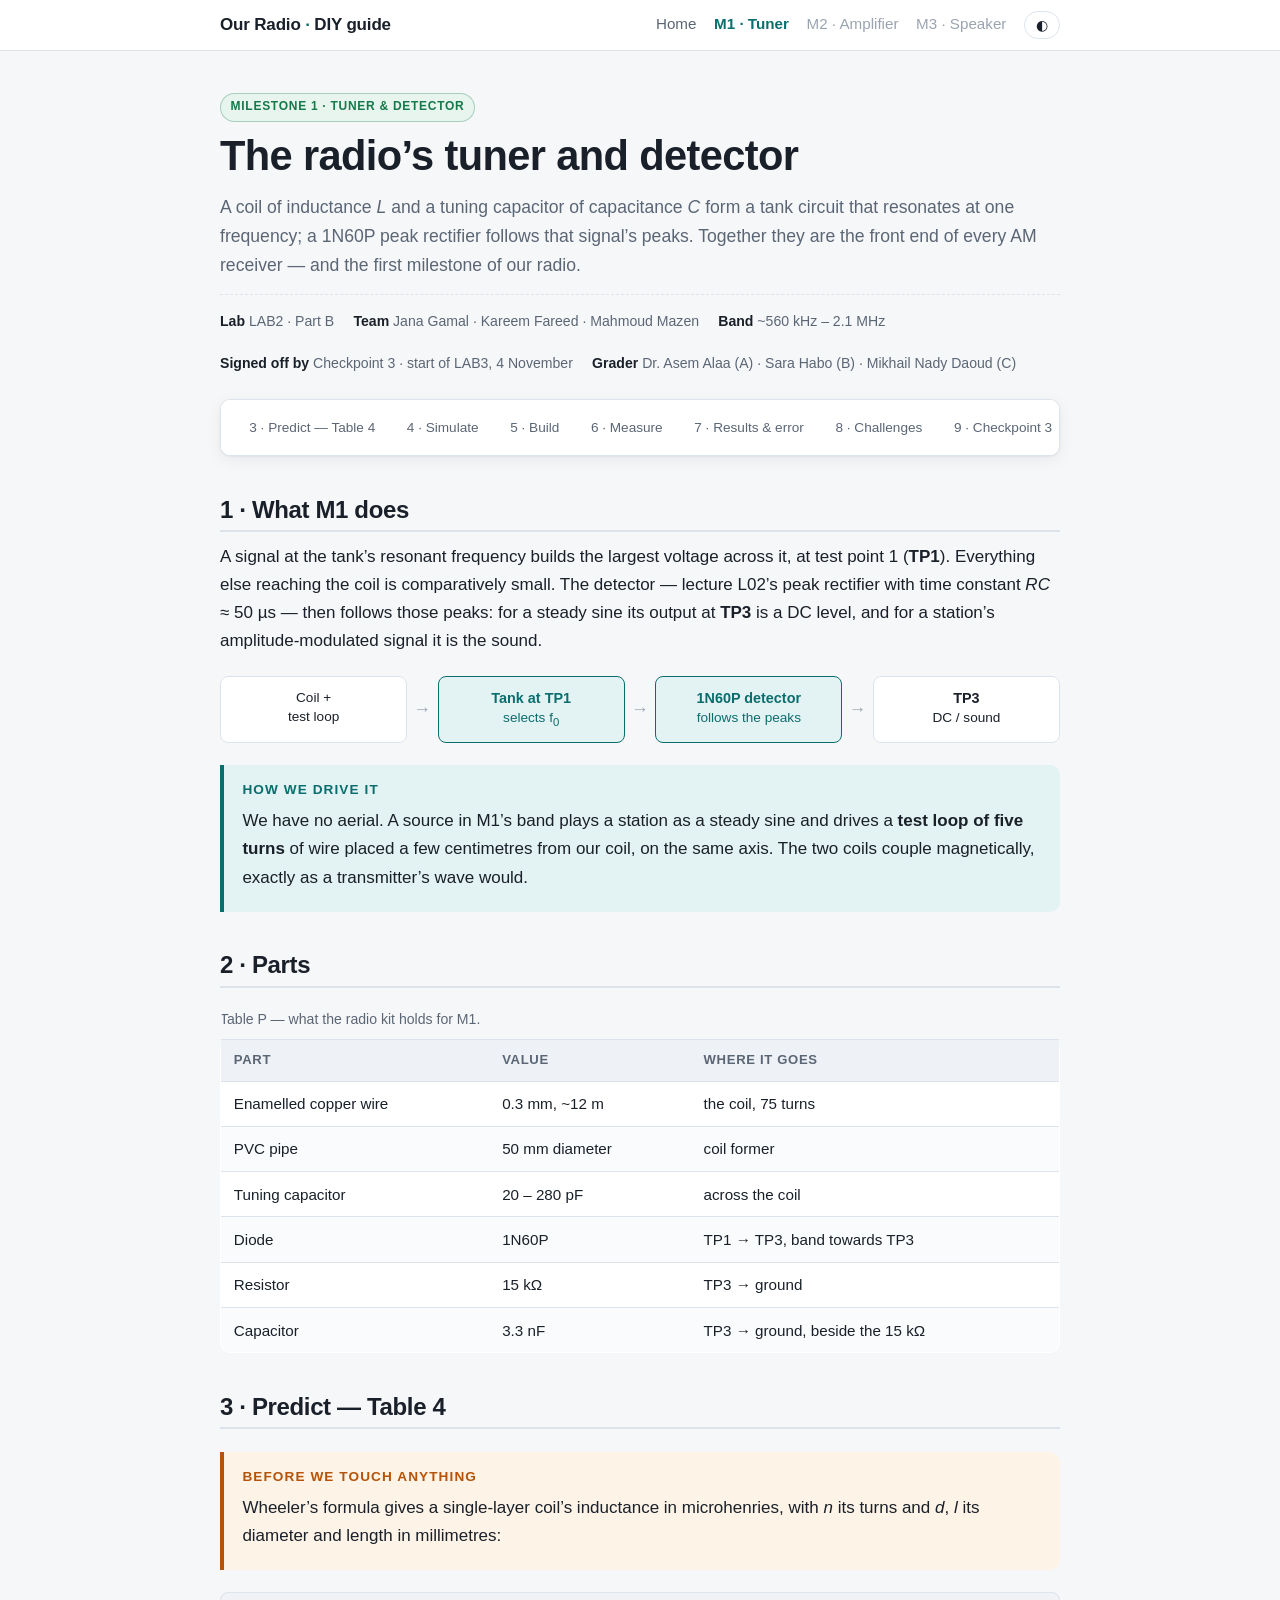
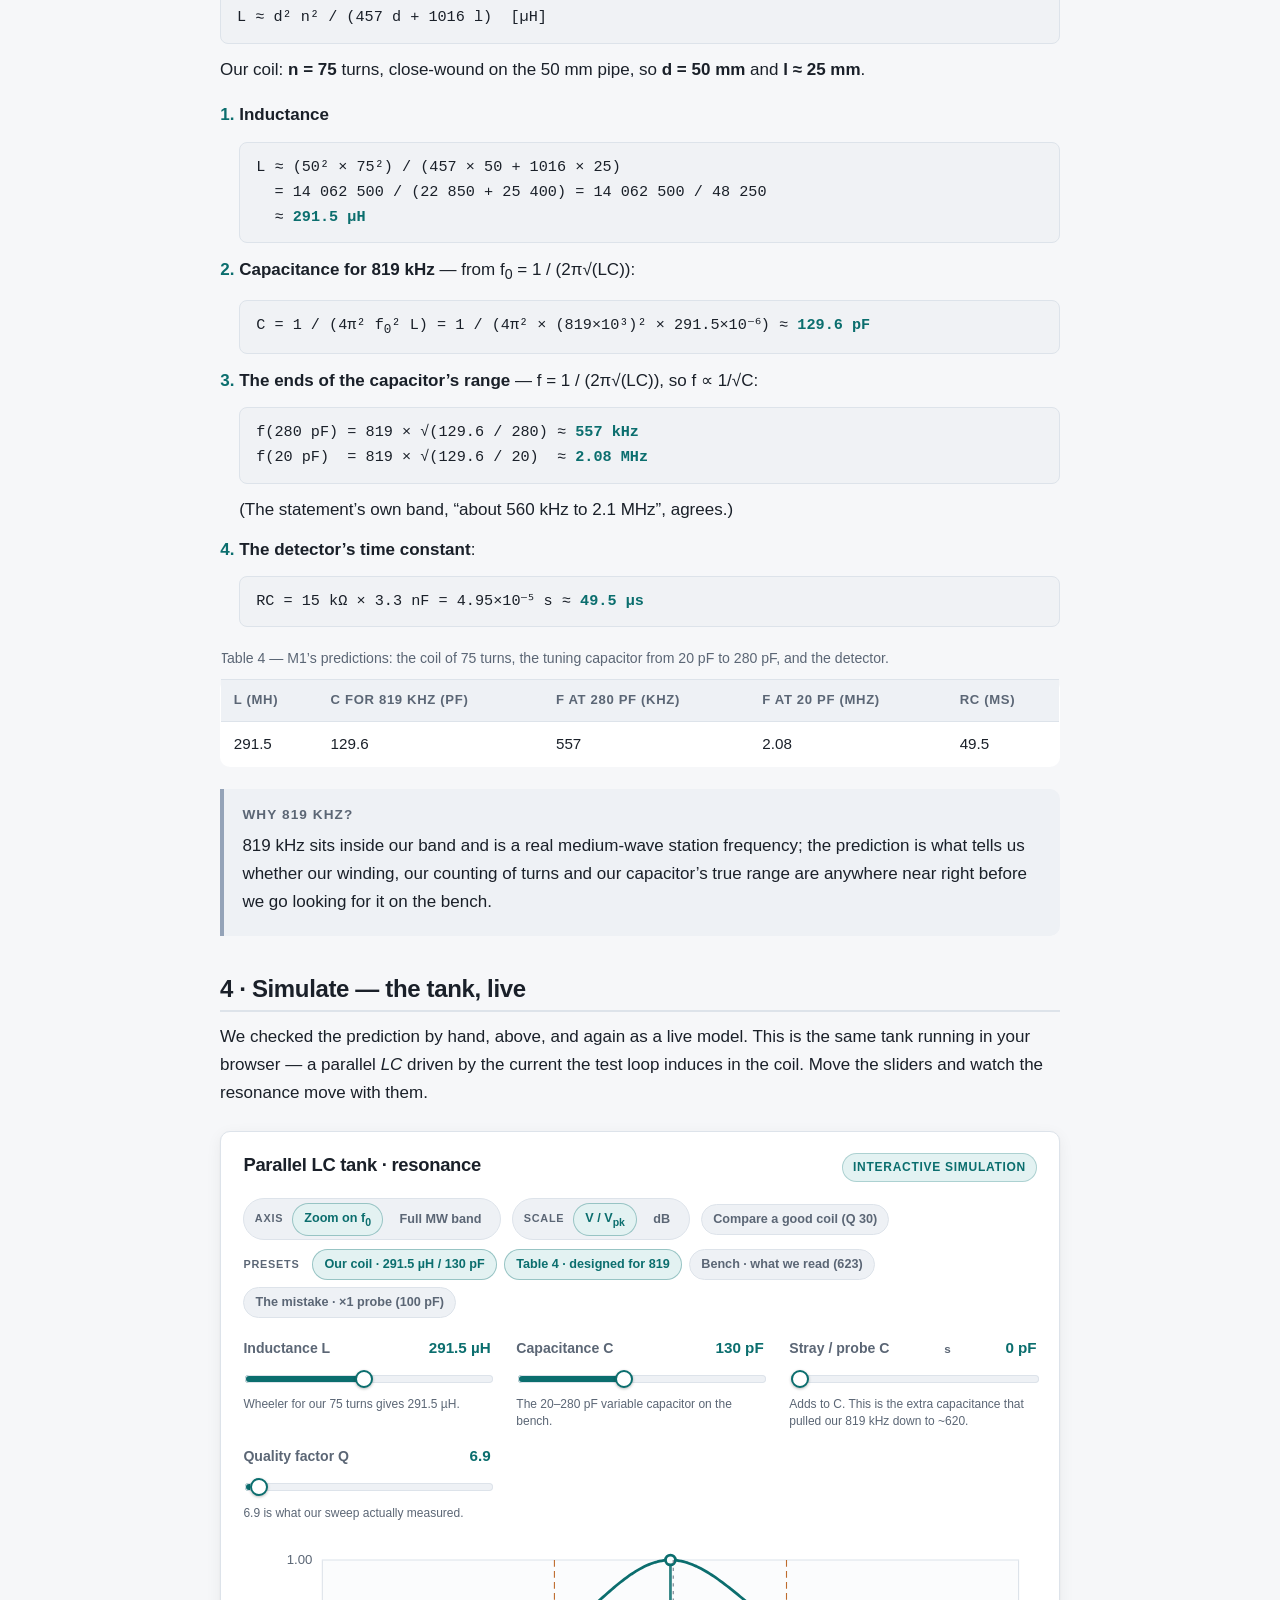
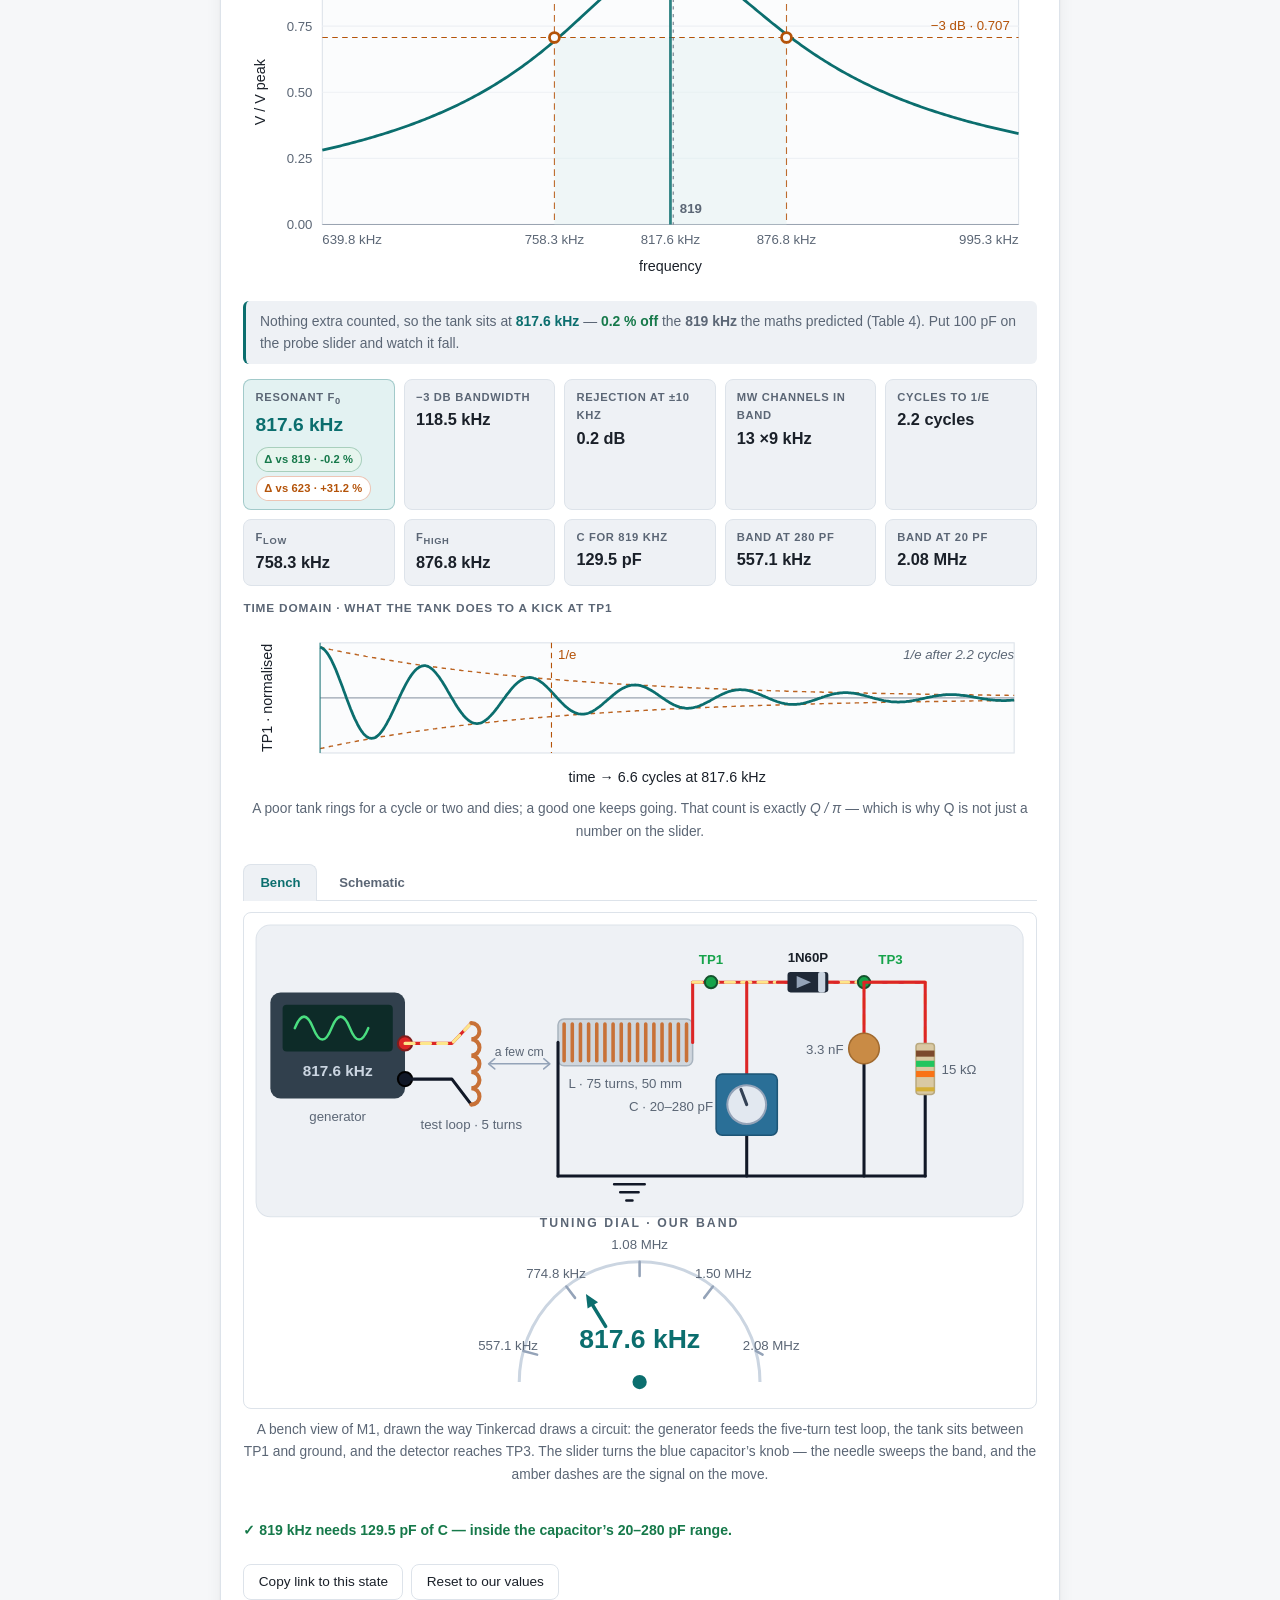
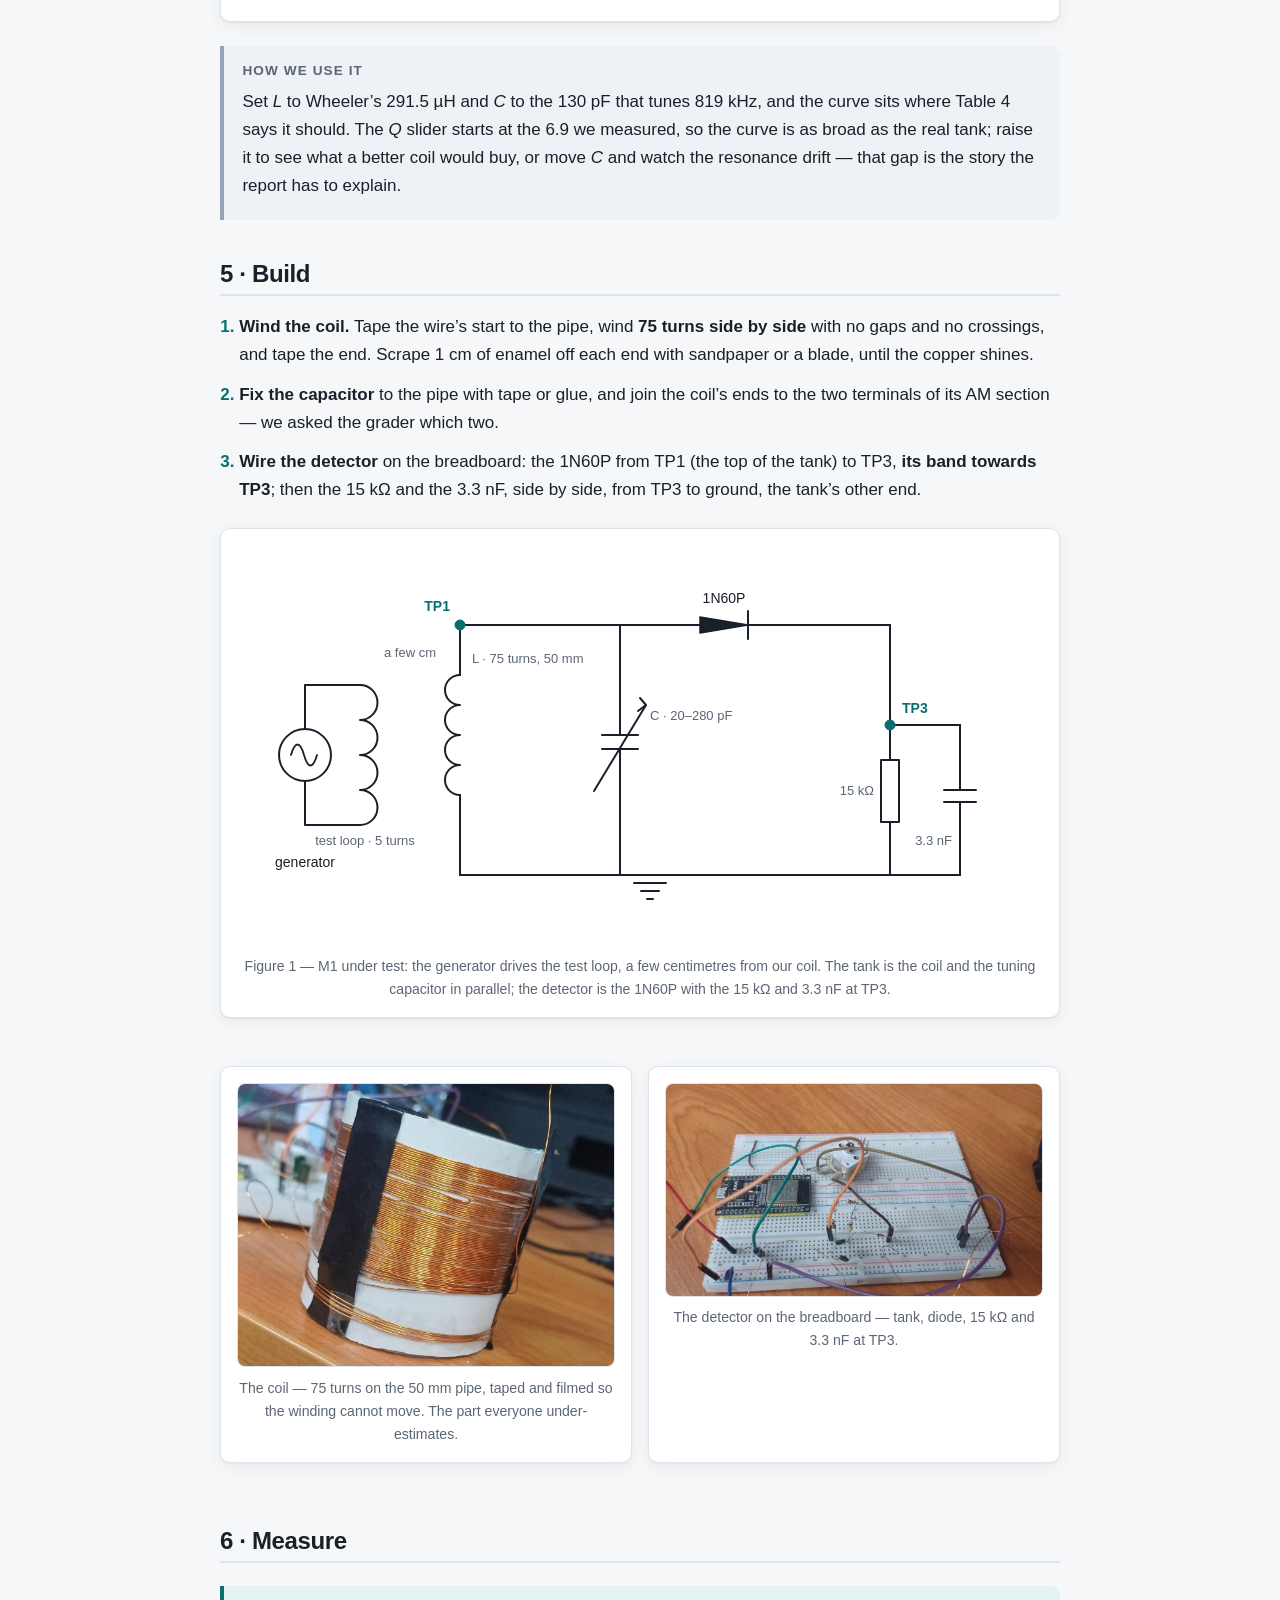
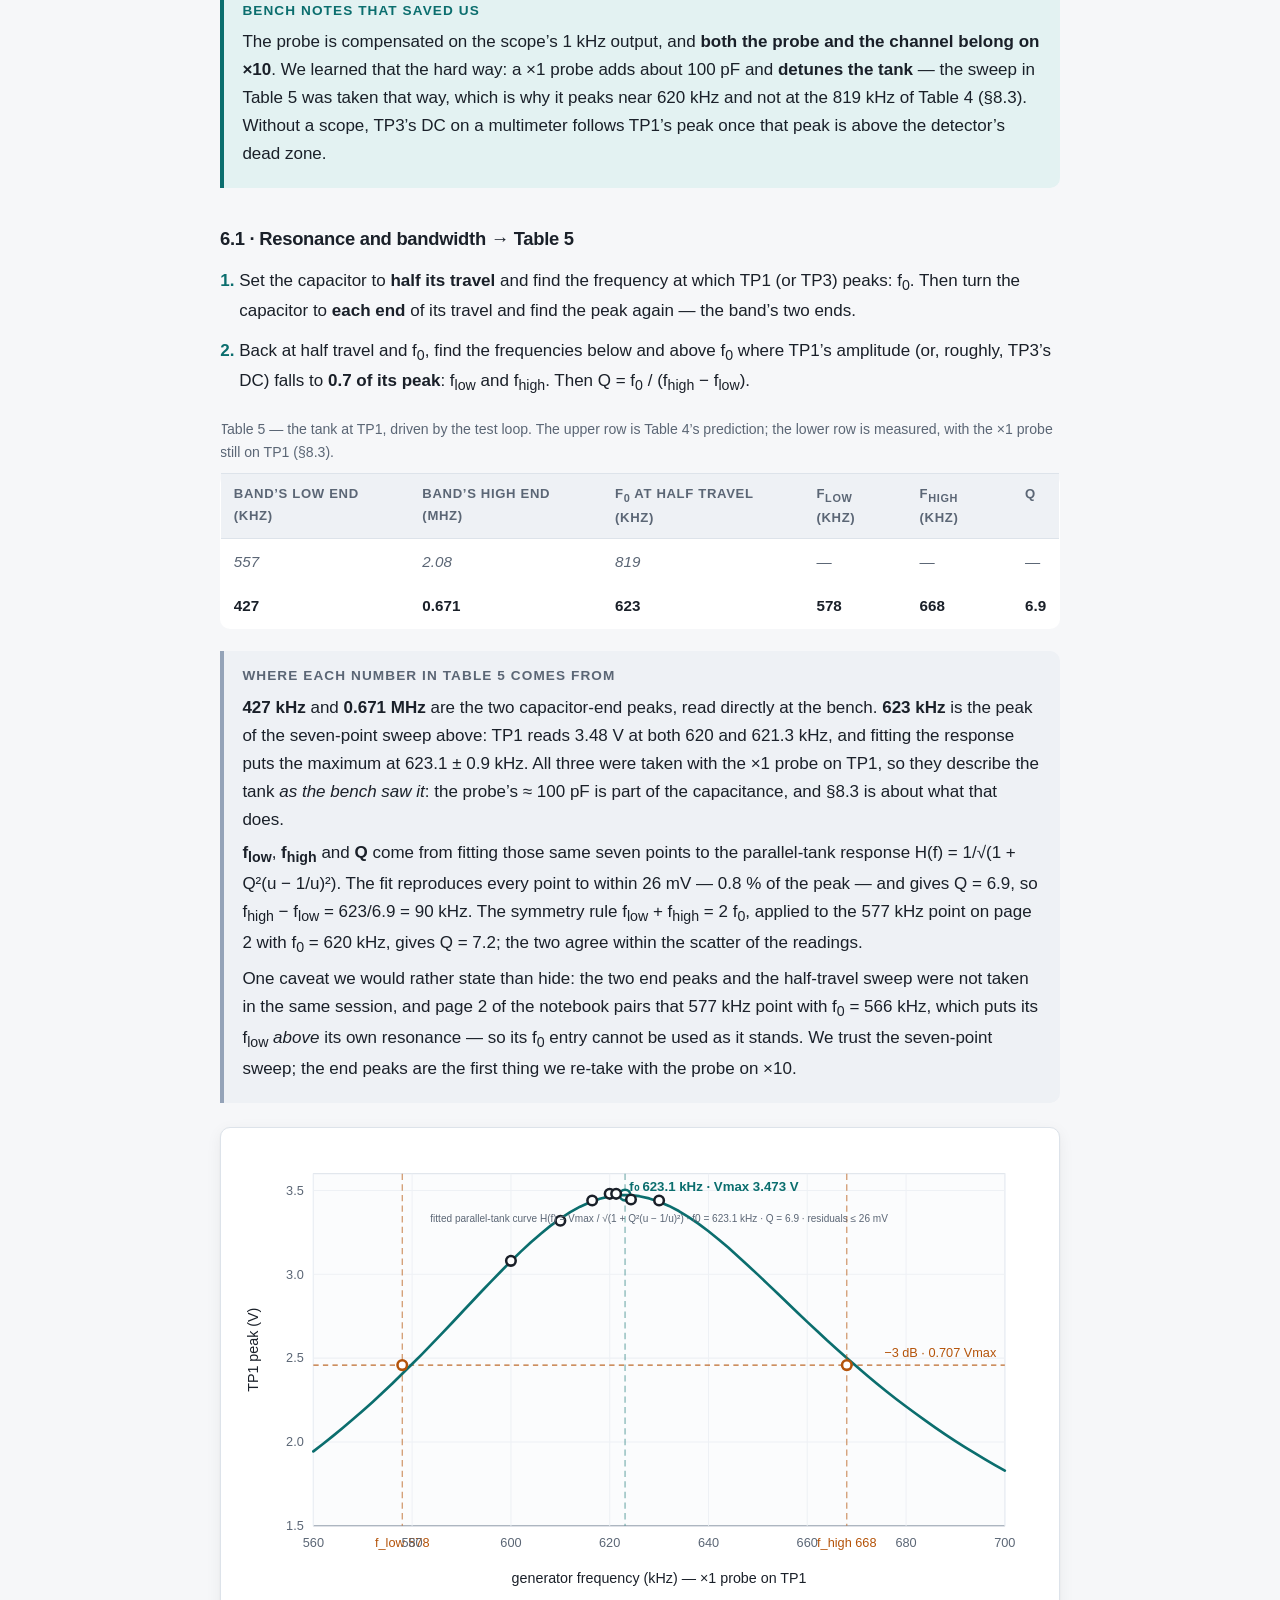
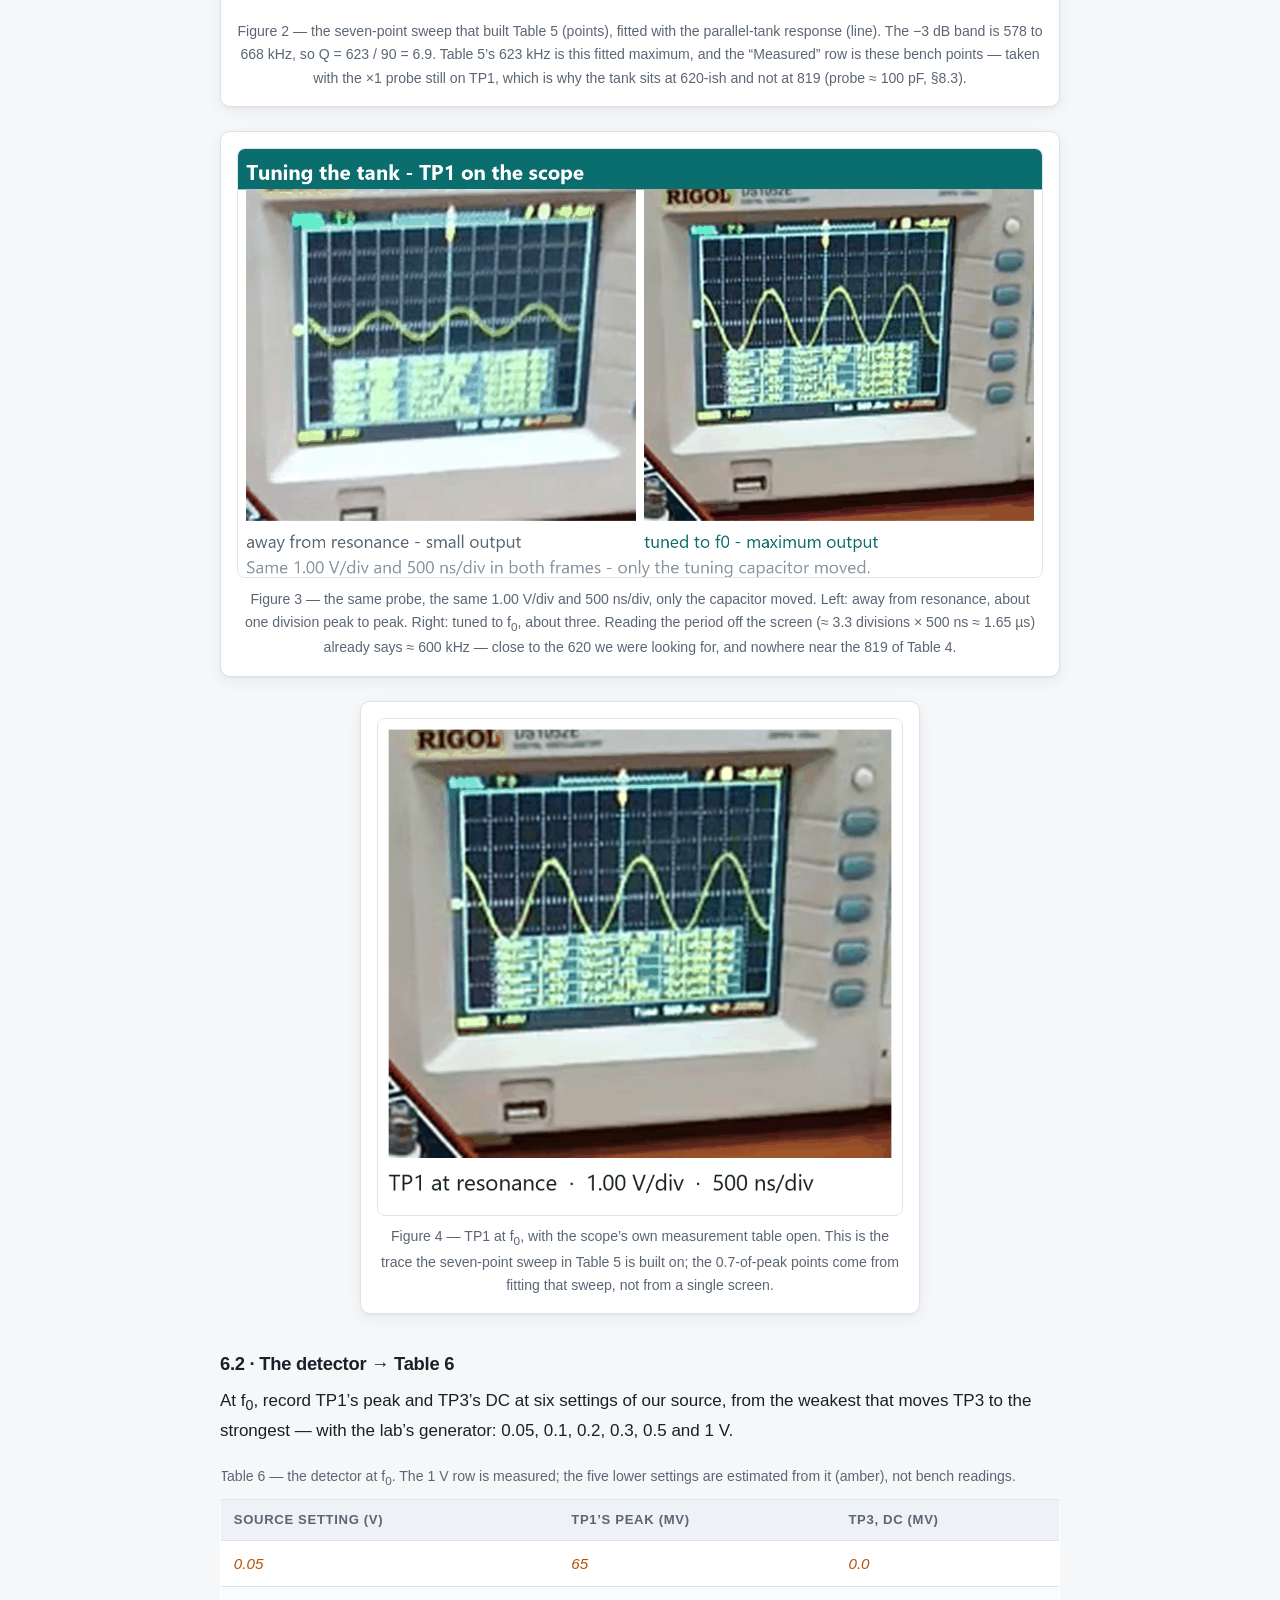
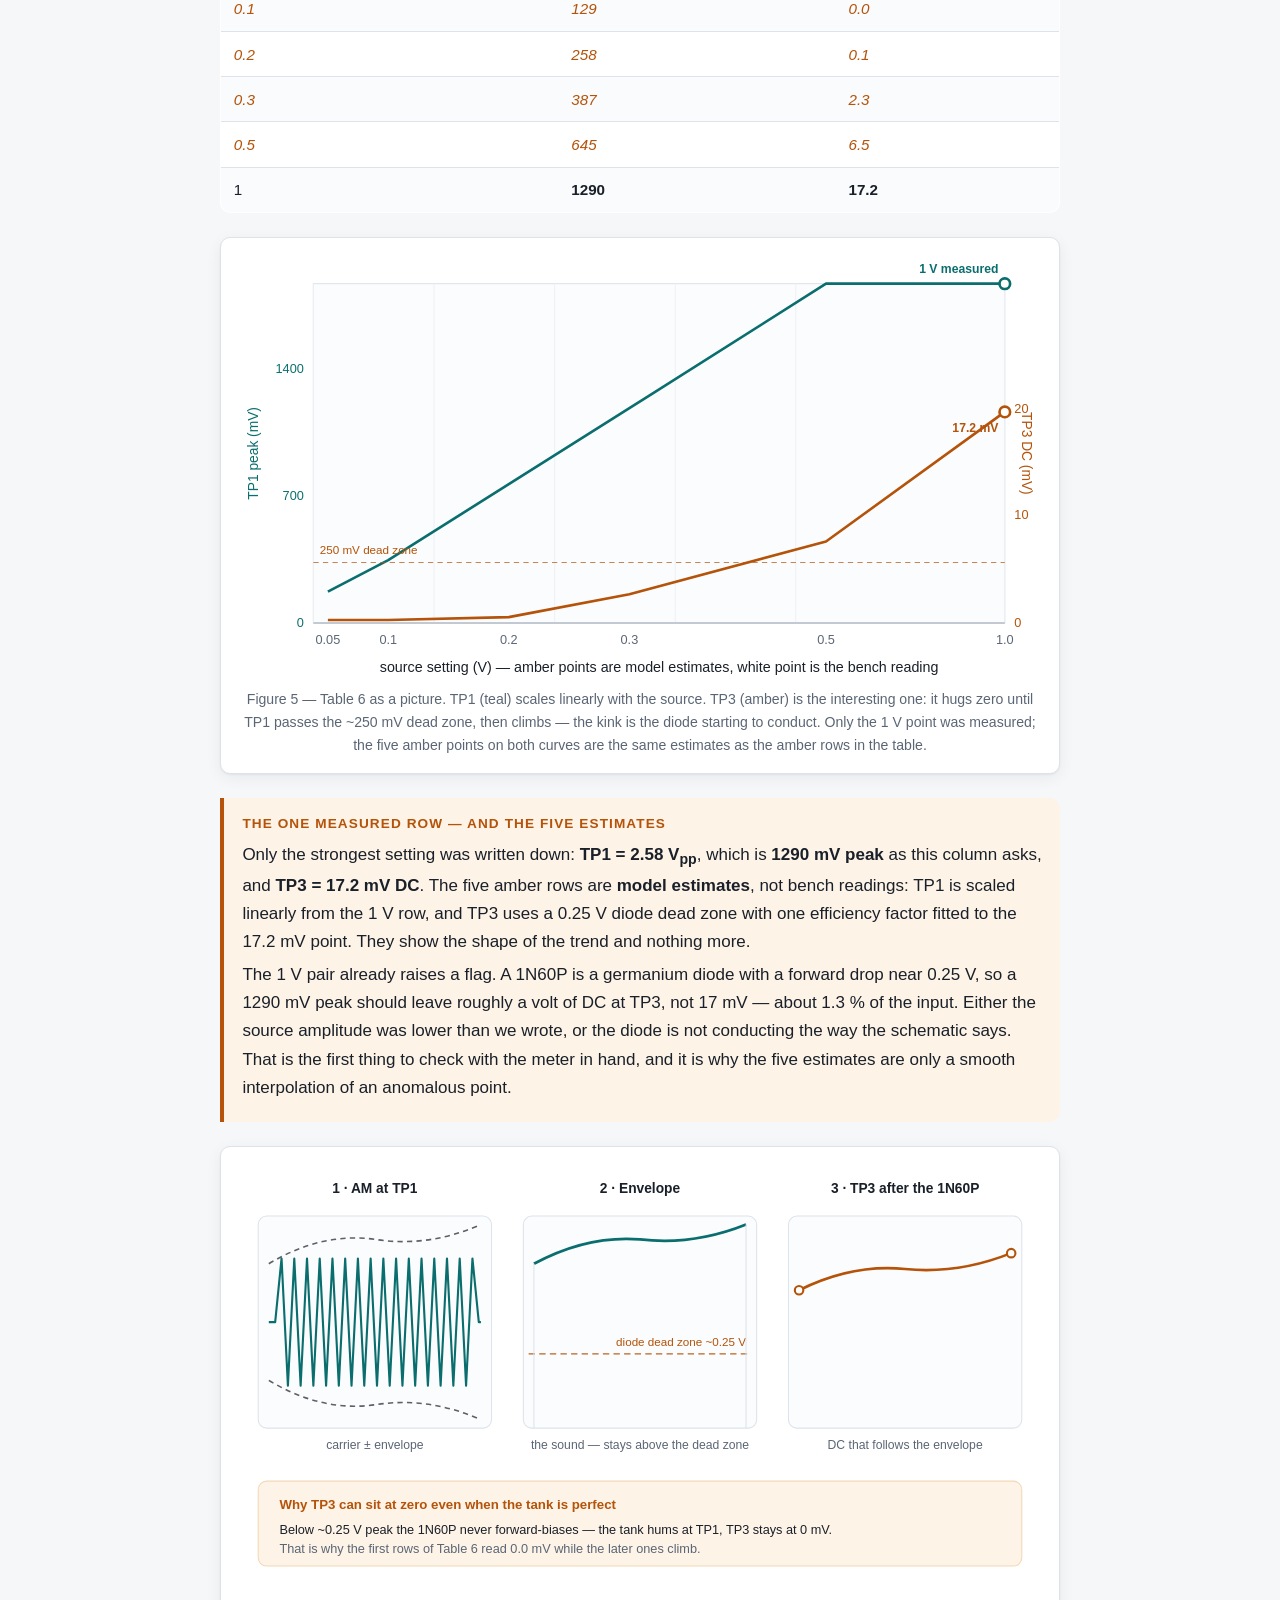
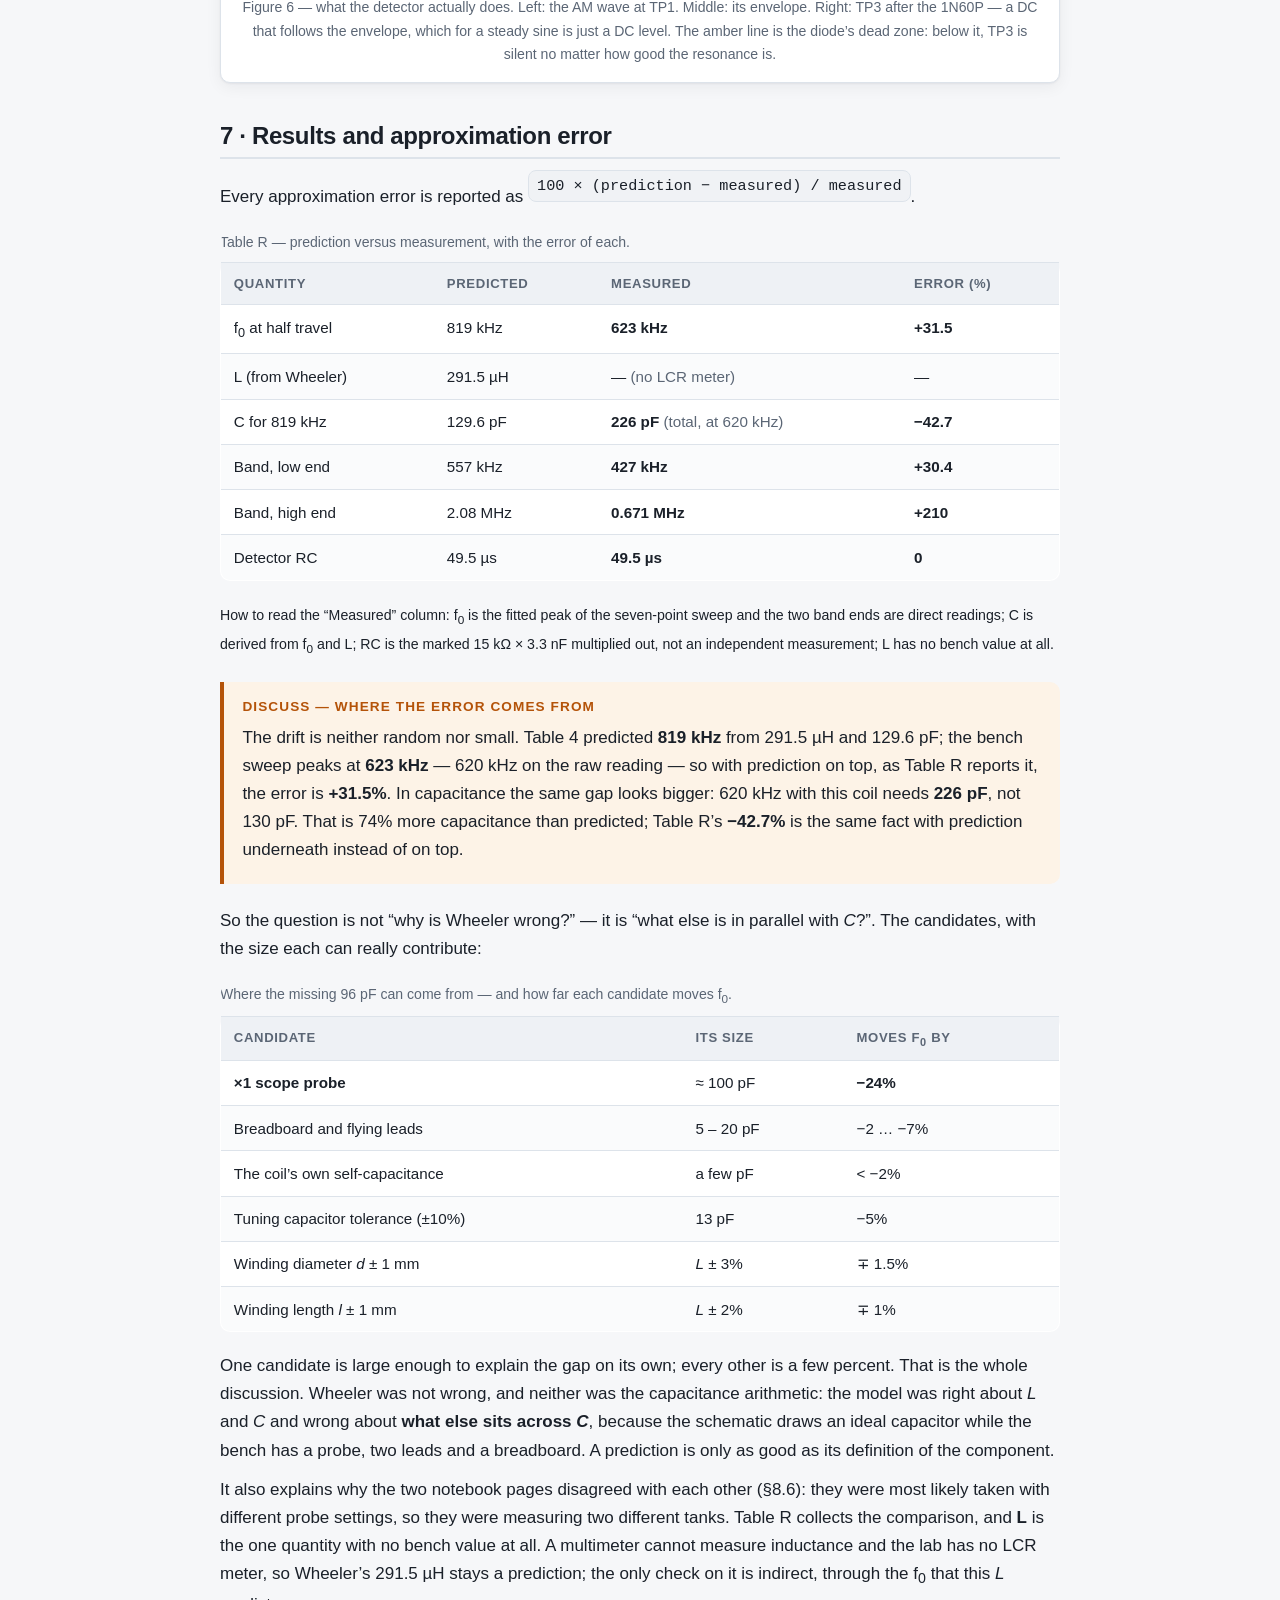
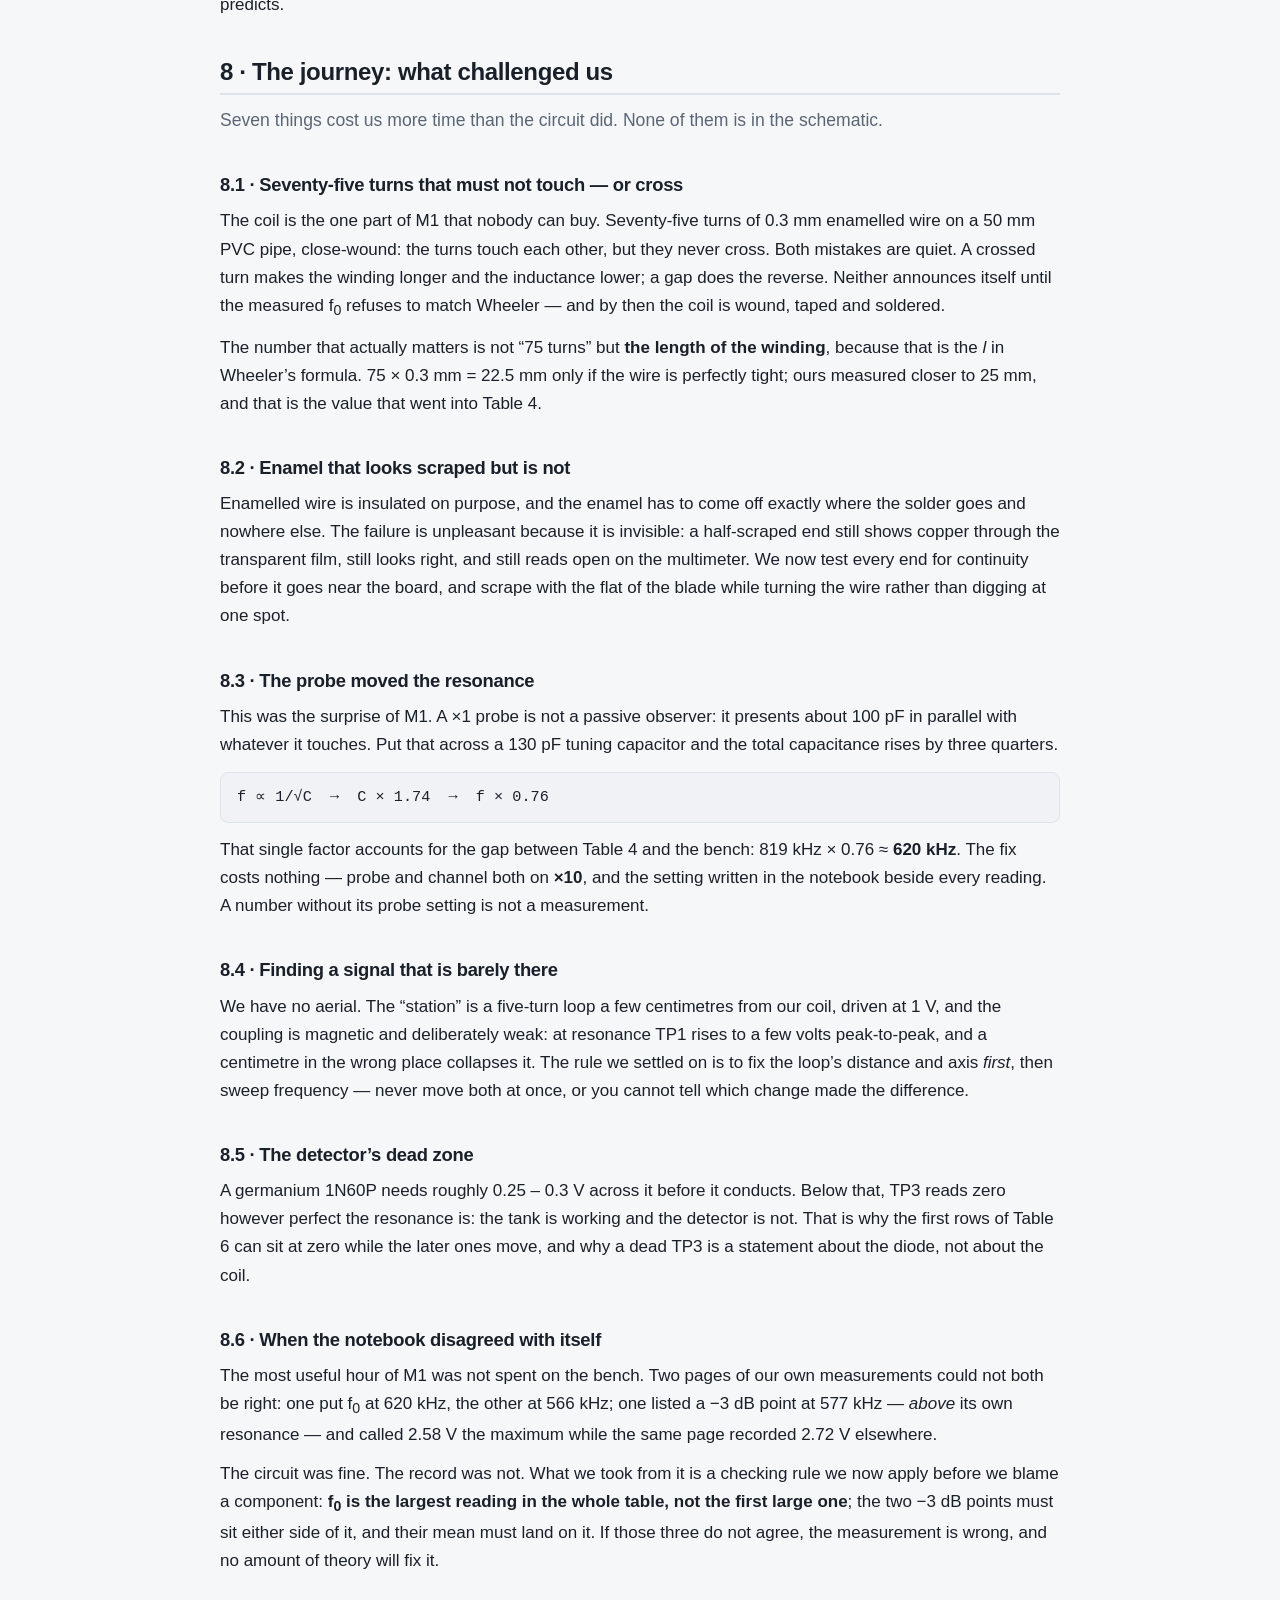
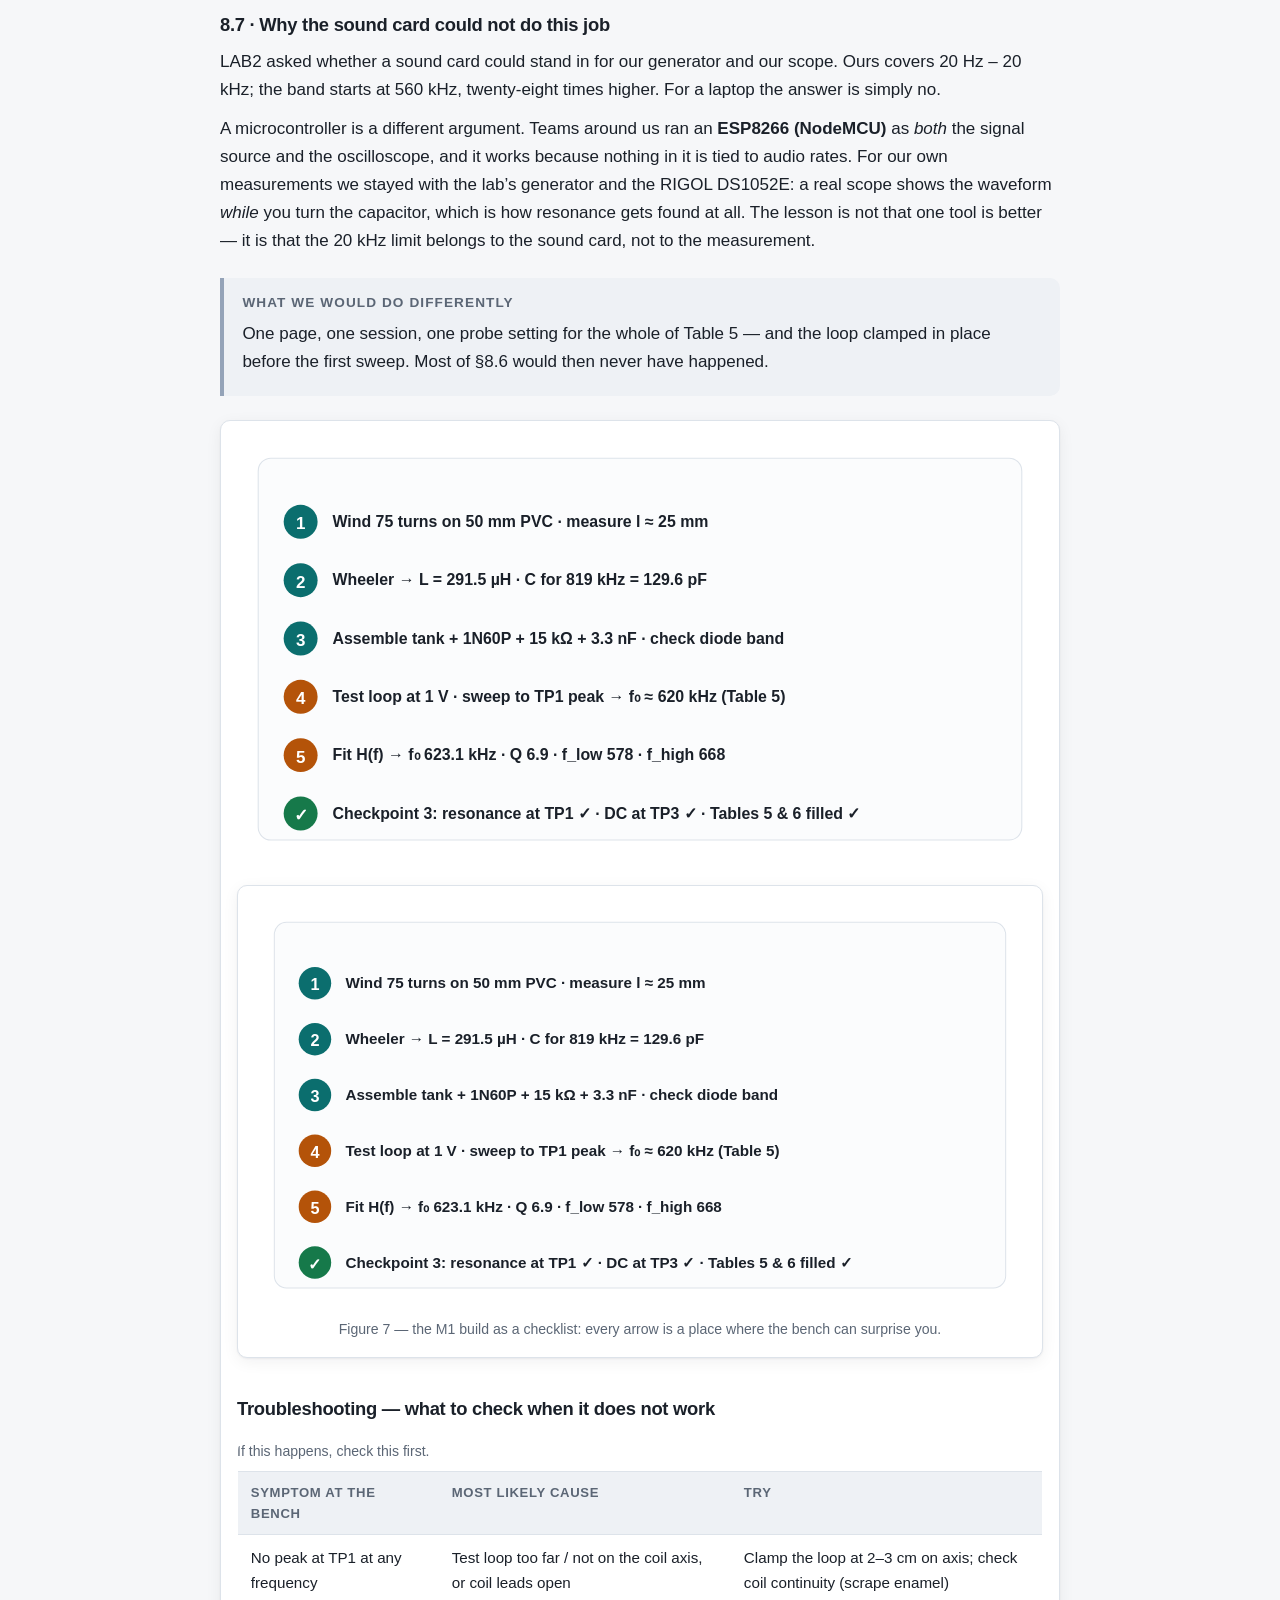
==== commit 9b2e499c: "Sim Phase B: custom sliders, presets, crosshair, delta chips, live story, bench/schematic tabs, shar" ====
--- a/m1.html
+++ b/m1.html
@@ -209,11 +209,14 @@
         <button type="button" class="seg__b" data-unit="db" aria-pressed="false">dB</button>
       </div>
       <button type="button" class="chip" id="btnGhost" aria-pressed="false">Compare a good coil (Q 30)</button>
-      <div class="seg" role="group" aria-label="Auto tune">
-        <span class="seg__cap">Tune to</span>
-        <button type="button" class="seg__b" id="btn819">819 kHz</button>
-        <button type="button" class="seg__b" id="btn623">623 kHz</button>
-      </div>
+    </div>
+
+    <div class="sim__presets" role="group" aria-label="Preset states">
+      <span class="seg__cap">Presets</span>
+      <button type="button" class="chip" id="prCoil">Our coil · 291.5 µH / 130 pF</button>
+      <button type="button" class="chip" id="pr819">Table 4 · designed for 819</button>
+      <button type="button" class="chip" id="pr623">Bench · what we read (623)</button>
+      <button type="button" class="chip" id="prProbe">The mistake · ×1 probe (100 pF)</button>
     </div>
 
     <div class="sim__controls">
@@ -239,6 +242,52 @@
       </label>
     </div>
 
+    <div class="sim__plot">
+      <svg id="simPlot" viewBox="0 0 720 320" role="img" tabindex="0"
+           aria-label="Plot of the tank’s normalised response against frequency, with markers at the resonant frequency and at the two −3 dB points. Move the pointer across it to read any frequency."></svg>
+      <div class="sim__tip" id="simTip" hidden aria-hidden="true"></div>
+    </div>
+
+    <p class="sim__story" id="simStory">—</p>
+
+    <div class="sim__readout">
+      <div class="stat stat--hero">
+        <b>Resonant f<sub>0</sub></b>
+        <span id="out_f0">—</span>
+        <em class="deltas">
+          <i class="delta" id="out_delta">Δ vs 819 · —</i>
+          <i class="delta" id="out_d623">Δ vs 623 · —</i>
+        </em>
+      </div>
+      <div class="stat"><b>−3 dB bandwidth</b><span id="out_bw">—</span></div>
+      <div class="stat"><b>Rejection at ±10 kHz</b><span id="out_rej">—</span></div>
+      <div class="stat"><b>MW channels in band</b><span id="out_ch">—</span></div>
+      <div class="stat"><b>Cycles to 1/e</b><span id="out_ring">—</span></div>
+      <div class="stat"><b>f<sub>low</sub></b><span id="out_flow">—</span></div>
+      <div class="stat"><b>f<sub>high</sub></b><span id="out_fhigh">—</span></div>
+      <div class="stat"><b>C for 819 kHz</b><span id="out_c819">—</span></div>
+      <div class="stat"><b>Band at 280 pF</b><span id="out_f280">—</span></div>
+      <div class="stat"><b>Band at 20 pF</b><span id="out_f20">—</span></div>
+    </div>
+
+    <div class="sim__ring">
+      <p class="sim__sub">Time domain · what the tank does to a kick at TP1</p>
+      <svg id="simRing" viewBox="0 0 720 150" role="img"
+           aria-label="The tank’s ring-down: a damped sine at TP1 whose envelope falls by 1/e after Q divided by pi cycles."></svg>
+      <p class="sim__caption sim__caption--tight">
+        A poor tank rings for a cycle or two and dies; a good one keeps going. That count is exactly
+        <i>Q / π</i> — which is why Q is not just a number on the slider.
+      </p>
+    </div>
+
+    <div class="sim__tabs" role="tablist" aria-label="Physical view">
+      <button type="button" class="sim__tab is-on" role="tab" id="tabBench"
+              aria-selected="true" aria-controls="panelBench" data-panel="bench">Bench</button>
+      <button type="button" class="sim__tab" role="tab" id="tabSch"
+              aria-selected="false" aria-controls="panelSch" data-panel="sch">Schematic</button>
+    </div>
+
+    <div class="sim__panel is-on" id="panelBench" role="tabpanel" aria-labelledby="tabBench">
     <div class="sim__bench">
       <svg id="simBench" viewBox="0 0 760 470" role="img" aria-label="A bench view of M1 drawn like Tinkercad: a function generator drives a five-turn test loop a few centimetres from the 75-turn coil on its PVC pipe; the coil and the blue tuning capacitor form the tank, and a 1N60P diode reaches TP3, where a 15 kilo-ohm resistor and a 3.3 nano-farad capacitor go to ground. A dial below shows the frequency being tuned.">
 
@@ -364,39 +413,77 @@
       on the move.
     </p>
 
-    <div class="sim__plot">
-      <svg id="simPlot" viewBox="0 0 720 320" role="img"
-           aria-label="Plot of the tank’s normalised response against frequency, with markers at the resonant frequency and at the two −3 dB points."></svg>
-    </div>
-
-    <div class="sim__ring">
-      <p class="sim__sub">Time domain · what the tank does to a kick at TP1</p>
-      <svg id="simRing" viewBox="0 0 720 150" role="img"
-           aria-label="The tank’s ring-down: a damped sine at TP1 whose envelope falls by 1/e after Q divided by pi cycles."></svg>
-      <p class="sim__caption sim__caption--tight">
-        A poor tank rings for a cycle or two and dies; a good one keeps going. That count is exactly
-        <i>Q / π</i> — which is why Q is not just a number on the slider.
+    </div>
+
+    <div class="sim__panel" id="panelSch" role="tabpanel" aria-labelledby="tabSch" hidden>
+      <svg id="simSch" viewBox="0 0 760 330" role="img"
+           aria-label="Schematic of the simulated tank: an induced current source drives a parallel LC tank made of the 291.5 microhenry coil and the tuning capacitor plus stray capacitance; the tank voltage reaches a 1N60P diode detector whose RC load feeds the output at TP3.">
+
+        <!-- rails -->
+        <path class="sim-wire" d="M90,70 H670"/>
+        <path class="sim-wire" d="M90,270 H670"/>
+        <path class="sim-wire" d="M90,70 V137 M90,193 V270"/>
+
+        <!-- induced current from the test loop -->
+        <circle class="sch-src" cx="90" cy="165" r="28"/>
+        <path class="sim-wire" d="M90,182 V152"/>
+        <path class="sch-arrow" d="M84,160 L90,149 L96,160 Z"/>
+        <text class="sch-lbl" x="90" y="222" text-anchor="middle">I&#8202;ind</text>
+        <text class="sch-val" x="90" y="242" text-anchor="middle">from the test loop</text>
+
+        <!-- inductor -->
+        <path class="sim-wire" d="M250,70 V120"/>
+        <path class="sim-comp" d="M250,120 a10,10 0 0 1 0,20 a10,10 0 0 1 0,20 a10,10 0 0 1 0,20 a10,10 0 0 1 0,20 a10,10 0 0 1 0,20"/>
+        <path class="sim-wire" d="M250,220 V270"/>
+        <text class="sch-lbl" x="272" y="158">L</text>
+        <text class="sch-val" id="schL" x="272" y="180">291.5 µH</text>
+
+        <!-- tuning capacitor + stray -->
+        <path class="sim-wire" d="M400,70 V155"/>
+        <path class="sim-comp" d="M378,155 H422 M378,172 H422"/>
+        <path class="sim-wire" d="M400,172 V270"/>
+        <text class="sch-lbl" x="432" y="158">C + C&#8202;s</text>
+        <text class="sch-val" id="schC" x="432" y="180">130 pF</text>
+
+        <!-- detector: 1N60P -->
+        <path class="sim-wire" d="M560,70 V95"/>
+        <path class="sim-comp sch-diode" d="M547,95 H573 L560,119 Z"/>
+        <path class="sim-comp" d="M546,119 H574"/>
+        <path class="sim-wire" d="M560,119 V150"/>
+        <circle class="sch-node" cx="560" cy="150" r="5"/>
+        <text class="sch-lbl" x="578" y="146">TP3</text>
+        <text class="sch-val" x="578" y="122">1N60P</text>
+
+        <!-- RC load -->
+        <path class="sim-wire" d="M560,150 H670 M560,150 V188"/>
+        <path class="sim-comp sch-box" d="M548,188 h24 v52 h-24 Z"/>
+        <path class="sim-wire" d="M560,240 V270"/>
+        <text class="sch-val" x="578" y="220">R 15 k&#8486;</text>
+
+        <path class="sim-wire" d="M670,150 V200"/>
+        <path class="sim-comp" d="M648,200 H692 M648,215 H692"/>
+        <path class="sim-wire" d="M670,215 V270"/>
+        <text class="sch-val" x="700" y="212">C 3.3 nF</text>
+
+        <!-- ground -->
+        <path class="sim-wire" d="M360,270 V286 M344,286 H376 M350,294 H370 M356,302 H364"/>
+        <text class="sch-val" x="330" y="292" text-anchor="end">0 V</text>
+      </svg>
+      <p class="sim__caption">
+        The model behind the plot: the test loop induces a current into the parallel tank, the tank
+        answers with <i>V = I · Z</i>, and <i>Z</i> peaks at <i>f</i><sub>0</sub>. Everything the
+        sliders change lives in this picture — <i>L</i>, <i>C</i>, the stray <i>C</i><sub>s</sub>,
+        and the coil losses that set <i>Q</i>.
       </p>
-    </div>
-
-    <div class="sim__readout">
-      <div class="stat stat--hero"><b>Resonant f<sub>0</sub></b><span id="out_f0">—</span></div>
-      <div class="stat"><b>−3 dB bandwidth</b><span id="out_bw">—</span></div>
-      <div class="stat"><b>Δ vs 819 kHz</b><span id="out_delta">—</span></div>
-      <div class="stat"><b>Rejection at ±10 kHz</b><span id="out_rej">—</span></div>
-      <div class="stat"><b>MW channels in band</b><span id="out_ch">—</span></div>
-      <div class="stat"><b>Cycles to 1/e</b><span id="out_ring">—</span></div>
-      <div class="stat"><b>f<sub>low</sub></b><span id="out_flow">—</span></div>
-      <div class="stat"><b>f<sub>high</sub></b><span id="out_fhigh">—</span></div>
-      <div class="stat"><b>C for 819 kHz</b><span id="out_c819">—</span></div>
-      <div class="stat"><b>Band at 280 pF</b><span id="out_f280">—</span></div>
-      <div class="stat"><b>Band at 20 pF</b><span id="out_f20">—</span></div>
     </div>
 
     <div class="sim__foot">
       <p class="verdict" id="out_verdict">—</p>
       <span class="sim__status" id="simStatus" role="status" aria-live="polite"></span>
-      <button class="ghost" id="simReset" type="button">Reset to our values</button>
+      <span class="sim__actions">
+        <button class="ghost" id="simShare" type="button">Copy link to this state</button>
+        <button class="ghost" id="simReset" type="button">Reset to our values</button>
+      </span>
     </div>
   </div>
 
--- a/css/style.css
+++ b/css/style.css
@@ -564,13 +564,62 @@
   color: var(--muted);
   margin-top: 0.3rem;
 }
+/* ---------- range slider: a filled track and a thumb you can aim at ---------- */
 input[type="range"] {
+  --pct: 50%;
   display: block;
   width: 100%;
-  margin-top: 0.4rem;
-  accent-color: var(--accent);
+  height: 26px;
+  margin-top: 0.35rem;
   cursor: pointer;
-}
+  -webkit-appearance: none;
+  appearance: none;
+  background: transparent;
+}
+input[type="range"]::-webkit-slider-runnable-track {
+  height: 8px;
+  border-radius: 999px;
+  background: linear-gradient(to right,
+    var(--accent) 0 var(--pct), var(--surface-2) var(--pct) 100%);
+  box-shadow: inset 0 0 0 1px var(--border);
+}
+input[type="range"]::-moz-range-track {
+  height: 8px;
+  border-radius: 999px;
+  background: var(--surface-2);
+  box-shadow: inset 0 0 0 1px var(--border);
+}
+input[type="range"]::-moz-range-progress {
+  height: 8px;
+  border-radius: 999px;
+  background: var(--accent);
+}
+input[type="range"]::-webkit-slider-thumb {
+  -webkit-appearance: none;
+  appearance: none;
+  width: 18px;
+  height: 18px;
+  margin-top: -5px;
+  border-radius: 50%;
+  background: var(--surface);
+  border: 2.5px solid var(--accent);
+  box-shadow: 0 1px 3px rgba(0, 0, 0, .28);
+  transition: transform .12s ease;
+}
+input[type="range"]::-moz-range-thumb {
+  width: 18px;
+  height: 18px;
+  border-radius: 50%;
+  background: var(--surface);
+  border: 2.5px solid var(--accent);
+  box-shadow: 0 1px 3px rgba(0, 0, 0, .28);
+}
+input[type="range"]:hover::-webkit-slider-thumb { transform: scale(1.14); }
+input[type="range"]:focus-visible { outline: none; }
+input[type="range"]:focus-visible::-webkit-slider-thumb { box-shadow: 0 0 0 4px var(--accent-soft); }
+input[type="range"]:focus-visible::-moz-range-thumb { box-shadow: 0 0 0 4px var(--accent-soft); }
+.ctrl.is-live .ctrl__label output { color: var(--accent-2); }
+.ctrl.is-live .ctrl__hint { color: var(--accent); }
 .sim__plot { margin: 0.4rem 0 0.2rem; }
 .sim__plot svg { width: 100%; height: auto; display: block; }
 
@@ -597,6 +646,130 @@
 .sim-dot   { fill: var(--svg-bg); stroke: var(--accent); stroke-width: 2.5; }
 .sim-dot2  { fill: var(--svg-bg); stroke: var(--accent-2); stroke-width: 2.5; }
 
+/* ---------- crosshair read-out ---------- */
+.sim__plot { position: relative; }
+.sim__tip {
+  position: absolute;
+  top: 8px;
+  left: 12px;
+  background: var(--surface);
+  border: 1px solid var(--border);
+  border-radius: 8px;
+  padding: 0.3rem 0.6rem;
+  font-size: 0.78rem;
+  font-weight: 700;
+  font-variant-numeric: tabular-nums;
+  color: var(--svg-ink);
+  box-shadow: var(--shadow);
+  pointer-events: none;
+  white-space: nowrap;
+  z-index: 2;
+}
+.sim__tip[hidden] { display: none; }
+.sim__tip i { font-style: normal; color: var(--muted); font-weight: 600; }
+.sim-cross     { fill: none; stroke: var(--accent-2); stroke-dasharray: 3 3; opacity: .85; }
+.sim-cross-dot { fill: var(--svg-bg); stroke: var(--accent-2); stroke-width: 2.5; }
+
+/* ---------- live narrative line ---------- */
+.sim__story {
+  margin: 0.6rem 0 0.2rem;
+  padding: 0.6rem 0.85rem;
+  background: var(--surface-2);
+  border-left: 3px solid var(--accent);
+  border-radius: 6px;
+  font-size: 0.87rem;
+  line-height: 1.6;
+  color: var(--muted);
+}
+.sim__story b { color: var(--ink); }
+.sim__story .hi { color: var(--accent); font-weight: 700; font-variant-numeric: tabular-nums; }
+.sim__story .ok { color: var(--good); font-weight: 700; }
+
+/* ---------- preset chips ---------- */
+.sim__presets {
+  display: flex;
+  flex-wrap: wrap;
+  align-items: center;
+  gap: 0.4rem 0.45rem;
+  margin: -0.45rem 0 1.05rem;
+}
+.sim__presets .seg__cap { padding: 0 0.35rem 0 0; }
+
+/* ---------- hero read-out with delta chips ---------- */
+.deltas { display: flex; flex-wrap: wrap; gap: 0.3rem; margin-top: 0.4rem; }
+.delta {
+  font-style: normal;
+  font-size: 0.7rem;
+  font-weight: 700;
+  font-variant-numeric: tabular-nums;
+  letter-spacing: 0.01em;
+  padding: 0.12rem 0.48rem;
+  border-radius: 999px;
+  background: var(--surface);
+  border: 1px solid var(--border);
+  color: var(--muted);
+}
+.delta.is-ok  { color: var(--good); background: var(--good-soft); border-color: rgba(22, 121, 74, .3); }
+.delta.is-off { color: var(--accent-2); border-color: rgba(194, 65, 12, .3); }
+
+/* ---------- bench / schematic tabs ---------- */
+.sim__tabs {
+  display: flex;
+  gap: 0.3rem;
+  margin: 1.2rem 0 0.7rem;
+  border-bottom: 1px solid var(--border);
+}
+.sim__tab {
+  font: inherit;
+  font-size: 0.82rem;
+  font-weight: 600;
+  color: var(--muted);
+  background: transparent;
+  border: 1px solid transparent;
+  border-bottom: none;
+  border-radius: 8px 8px 0 0;
+  padding: 0.42rem 1rem;
+  margin-bottom: -1px;
+  cursor: pointer;
+  transition: color .15s ease, background .15s ease;
+}
+.sim__tab:hover { color: var(--accent); }
+.sim__tab.is-on {
+  color: var(--accent);
+  background: var(--surface-2);
+  border-color: var(--border);
+  font-weight: 700;
+}
+.sim__tab:focus-visible { outline: 2px solid var(--accent); outline-offset: -2px; }
+.sim__panel[hidden] { display: none; }
+
+/* ---------- schematic ---------- */
+.sim__panel svg { width: 100%; height: auto; display: block; }
+.sim-wire {
+  fill: none;
+  stroke: var(--svg-ink);
+  stroke-width: 2.5;
+  stroke-linecap: round;
+  stroke-linejoin: round;
+}
+.sim-comp {
+  fill: none;
+  stroke: var(--svg-ink);
+  stroke-width: 2.5;
+  stroke-linecap: round;
+  stroke-linejoin: round;
+}
+.sch-diode { fill: var(--svg-bg); }
+.sch-box   { fill: var(--svg-bg); }
+.sch-src   { fill: var(--svg-bg); stroke: var(--svg-ink); stroke-width: 2.5; }
+.sch-arrow { fill: var(--svg-ink); }
+.sch-node  { fill: var(--accent); }
+.sch-lbl   { font-size: 14px; font-weight: 700; fill: var(--svg-ink); font-family: inherit; }
+.sch-val   { font-size: 13px; fill: var(--svg-mut); font-family: inherit; }
+
+/* ---------- foot actions ---------- */
+.sim__actions { display: flex; gap: 0.5rem; flex-wrap: wrap; }
+
 /* ---- ring-down panel ---- */
 .sim__ring { margin: .5rem 0 .2rem; }
 .sim__ring svg { width: 100%; height: auto; display: block; }
@@ -709,6 +882,14 @@
   .table-wrap { -webkit-overflow-scrolling: touch; }
   .sim__controls { grid-template-columns: 1fr; }
   .sim__readout { grid-template-columns: repeat(2, 1fr); }
+  .sim { padding: 1rem 0.9rem; }
+  .sim__bar, .sim__presets { gap: 0.4rem; }
+  .seg { flex-wrap: wrap; border-radius: 14px; padding: 0.3rem 0.45rem; }
+  .sim__tip { font-size: 0.7rem; padding: 0.25rem 0.45rem; }
+  .sim__foot { flex-direction: column; align-items: stretch; }
+  .sim__actions { display: flex; }
+  .sim__actions .ghost { flex: 1 1 auto; text-align: center; }
+  .stat--hero span { font-size: 1.05rem; }
   figure img { border-radius: 8px; }
 }
 @media (min-width: 621px) and (max-width: 760px) {
--- a/css/style.css
+++ b/css/style.css
@@ -564,13 +564,62 @@
   color: var(--muted);
   margin-top: 0.3rem;
 }
+/* ---------- range slider: a filled track and a thumb you can aim at ---------- */
 input[type="range"] {
+  --pct: 50%;
   display: block;
   width: 100%;
-  margin-top: 0.4rem;
-  accent-color: var(--accent);
+  height: 26px;
+  margin-top: 0.35rem;
   cursor: pointer;
-}
+  -webkit-appearance: none;
+  appearance: none;
+  background: transparent;
+}
+input[type="range"]::-webkit-slider-runnable-track {
+  height: 8px;
+  border-radius: 999px;
+  background: linear-gradient(to right,
+    var(--accent) 0 var(--pct), var(--surface-2) var(--pct) 100%);
+  box-shadow: inset 0 0 0 1px var(--border);
+}
+input[type="range"]::-moz-range-track {
+  height: 8px;
+  border-radius: 999px;
+  background: var(--surface-2);
+  box-shadow: inset 0 0 0 1px var(--border);
+}
+input[type="range"]::-moz-range-progress {
+  height: 8px;
+  border-radius: 999px;
+  background: var(--accent);
+}
+input[type="range"]::-webkit-slider-thumb {
+  -webkit-appearance: none;
+  appearance: none;
+  width: 18px;
+  height: 18px;
+  margin-top: -5px;
+  border-radius: 50%;
+  background: var(--surface);
+  border: 2.5px solid var(--accent);
+  box-shadow: 0 1px 3px rgba(0, 0, 0, .28);
+  transition: transform .12s ease;
+}
+input[type="range"]::-moz-range-thumb {
+  width: 18px;
+  height: 18px;
+  border-radius: 50%;
+  background: var(--surface);
+  border: 2.5px solid var(--accent);
+  box-shadow: 0 1px 3px rgba(0, 0, 0, .28);
+}
+input[type="range"]:hover::-webkit-slider-thumb { transform: scale(1.14); }
+input[type="range"]:focus-visible { outline: none; }
+input[type="range"]:focus-visible::-webkit-slider-thumb { box-shadow: 0 0 0 4px var(--accent-soft); }
+input[type="range"]:focus-visible::-moz-range-thumb { box-shadow: 0 0 0 4px var(--accent-soft); }
+.ctrl.is-live .ctrl__label output { color: var(--accent-2); }
+.ctrl.is-live .ctrl__hint { color: var(--accent); }
 .sim__plot { margin: 0.4rem 0 0.2rem; }
 .sim__plot svg { width: 100%; height: auto; display: block; }
 
@@ -597,6 +646,130 @@
 .sim-dot   { fill: var(--svg-bg); stroke: var(--accent); stroke-width: 2.5; }
 .sim-dot2  { fill: var(--svg-bg); stroke: var(--accent-2); stroke-width: 2.5; }
 
+/* ---------- crosshair read-out ---------- */
+.sim__plot { position: relative; }
+.sim__tip {
+  position: absolute;
+  top: 8px;
+  left: 12px;
+  background: var(--surface);
+  border: 1px solid var(--border);
+  border-radius: 8px;
+  padding: 0.3rem 0.6rem;
+  font-size: 0.78rem;
+  font-weight: 700;
+  font-variant-numeric: tabular-nums;
+  color: var(--svg-ink);
+  box-shadow: var(--shadow);
+  pointer-events: none;
+  white-space: nowrap;
+  z-index: 2;
+}
+.sim__tip[hidden] { display: none; }
+.sim__tip i { font-style: normal; color: var(--muted); font-weight: 600; }
+.sim-cross     { fill: none; stroke: var(--accent-2); stroke-dasharray: 3 3; opacity: .85; }
+.sim-cross-dot { fill: var(--svg-bg); stroke: var(--accent-2); stroke-width: 2.5; }
+
+/* ---------- live narrative line ---------- */
+.sim__story {
+  margin: 0.6rem 0 0.2rem;
+  padding: 0.6rem 0.85rem;
+  background: var(--surface-2);
+  border-left: 3px solid var(--accent);
+  border-radius: 6px;
+  font-size: 0.87rem;
+  line-height: 1.6;
+  color: var(--muted);
+}
+.sim__story b { color: var(--ink); }
+.sim__story .hi { color: var(--accent); font-weight: 700; font-variant-numeric: tabular-nums; }
+.sim__story .ok { color: var(--good); font-weight: 700; }
+
+/* ---------- preset chips ---------- */
+.sim__presets {
+  display: flex;
+  flex-wrap: wrap;
+  align-items: center;
+  gap: 0.4rem 0.45rem;
+  margin: -0.45rem 0 1.05rem;
+}
+.sim__presets .seg__cap { padding: 0 0.35rem 0 0; }
+
+/* ---------- hero read-out with delta chips ---------- */
+.deltas { display: flex; flex-wrap: wrap; gap: 0.3rem; margin-top: 0.4rem; }
+.delta {
+  font-style: normal;
+  font-size: 0.7rem;
+  font-weight: 700;
+  font-variant-numeric: tabular-nums;
+  letter-spacing: 0.01em;
+  padding: 0.12rem 0.48rem;
+  border-radius: 999px;
+  background: var(--surface);
+  border: 1px solid var(--border);
+  color: var(--muted);
+}
+.delta.is-ok  { color: var(--good); background: var(--good-soft); border-color: rgba(22, 121, 74, .3); }
+.delta.is-off { color: var(--accent-2); border-color: rgba(194, 65, 12, .3); }
+
+/* ---------- bench / schematic tabs ---------- */
+.sim__tabs {
+  display: flex;
+  gap: 0.3rem;
+  margin: 1.2rem 0 0.7rem;
+  border-bottom: 1px solid var(--border);
+}
+.sim__tab {
+  font: inherit;
+  font-size: 0.82rem;
+  font-weight: 600;
+  color: var(--muted);
+  background: transparent;
+  border: 1px solid transparent;
+  border-bottom: none;
+  border-radius: 8px 8px 0 0;
+  padding: 0.42rem 1rem;
+  margin-bottom: -1px;
+  cursor: pointer;
+  transition: color .15s ease, background .15s ease;
+}
+.sim__tab:hover { color: var(--accent); }
+.sim__tab.is-on {
+  color: var(--accent);
+  background: var(--surface-2);
+  border-color: var(--border);
+  font-weight: 700;
+}
+.sim__tab:focus-visible { outline: 2px solid var(--accent); outline-offset: -2px; }
+.sim__panel[hidden] { display: none; }
+
+/* ---------- schematic ---------- */
+.sim__panel svg { width: 100%; height: auto; display: block; }
+.sim-wire {
+  fill: none;
+  stroke: var(--svg-ink);
+  stroke-width: 2.5;
+  stroke-linecap: round;
+  stroke-linejoin: round;
+}
+.sim-comp {
+  fill: none;
+  stroke: var(--svg-ink);
+  stroke-width: 2.5;
+  stroke-linecap: round;
+  stroke-linejoin: round;
+}
+.sch-diode { fill: var(--svg-bg); }
+.sch-box   { fill: var(--svg-bg); }
+.sch-src   { fill: var(--svg-bg); stroke: var(--svg-ink); stroke-width: 2.5; }
+.sch-arrow { fill: var(--svg-ink); }
+.sch-node  { fill: var(--accent); }
+.sch-lbl   { font-size: 14px; font-weight: 700; fill: var(--svg-ink); font-family: inherit; }
+.sch-val   { font-size: 13px; fill: var(--svg-mut); font-family: inherit; }
+
+/* ---------- foot actions ---------- */
+.sim__actions { display: flex; gap: 0.5rem; flex-wrap: wrap; }
+
 /* ---- ring-down panel ---- */
 .sim__ring { margin: .5rem 0 .2rem; }
 .sim__ring svg { width: 100%; height: auto; display: block; }
@@ -709,6 +882,14 @@
   .table-wrap { -webkit-overflow-scrolling: touch; }
   .sim__controls { grid-template-columns: 1fr; }
   .sim__readout { grid-template-columns: repeat(2, 1fr); }
+  .sim { padding: 1rem 0.9rem; }
+  .sim__bar, .sim__presets { gap: 0.4rem; }
+  .seg { flex-wrap: wrap; border-radius: 14px; padding: 0.3rem 0.45rem; }
+  .sim__tip { font-size: 0.7rem; padding: 0.25rem 0.45rem; }
+  .sim__foot { flex-direction: column; align-items: stretch; }
+  .sim__actions { display: flex; }
+  .sim__actions .ghost { flex: 1 1 auto; text-align: center; }
+  .stat--hero span { font-size: 1.05rem; }
   figure img { border-radius: 8px; }
 }
 @media (min-width: 621px) and (max-width: 760px) {
